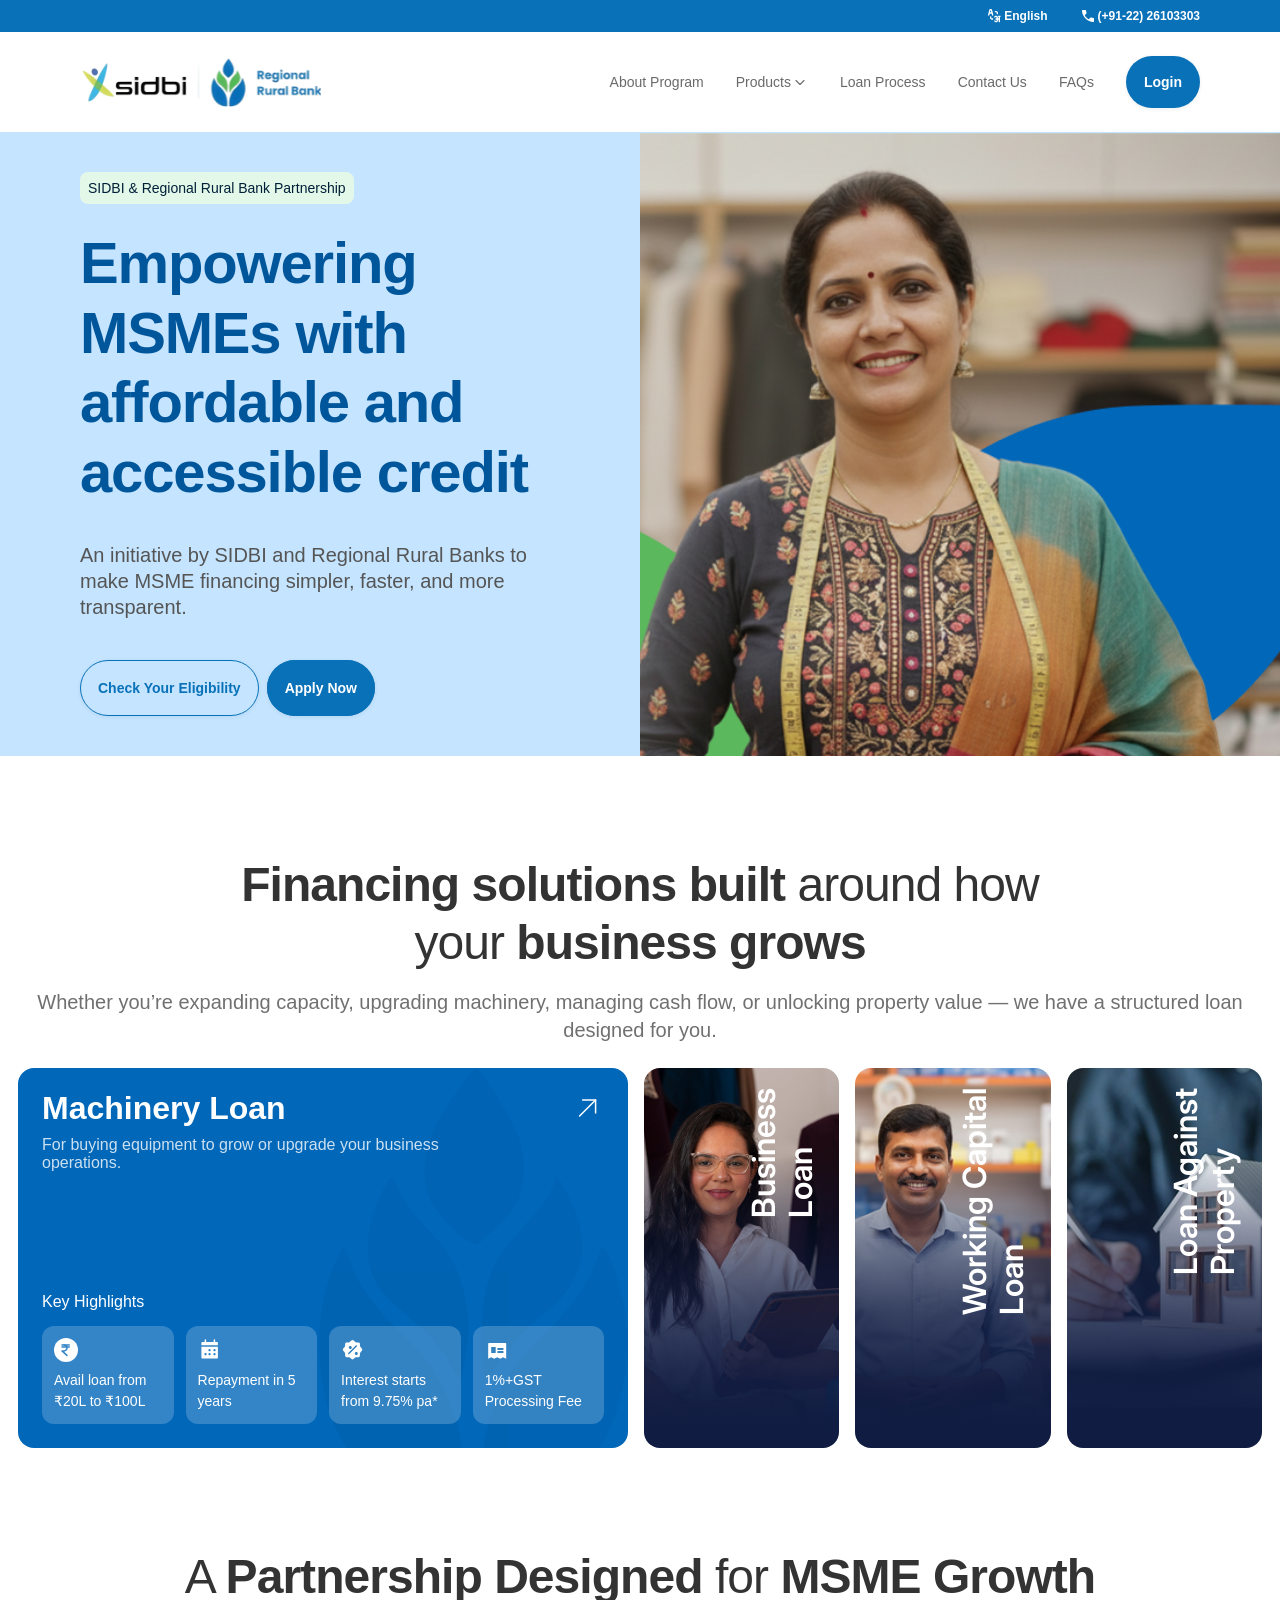
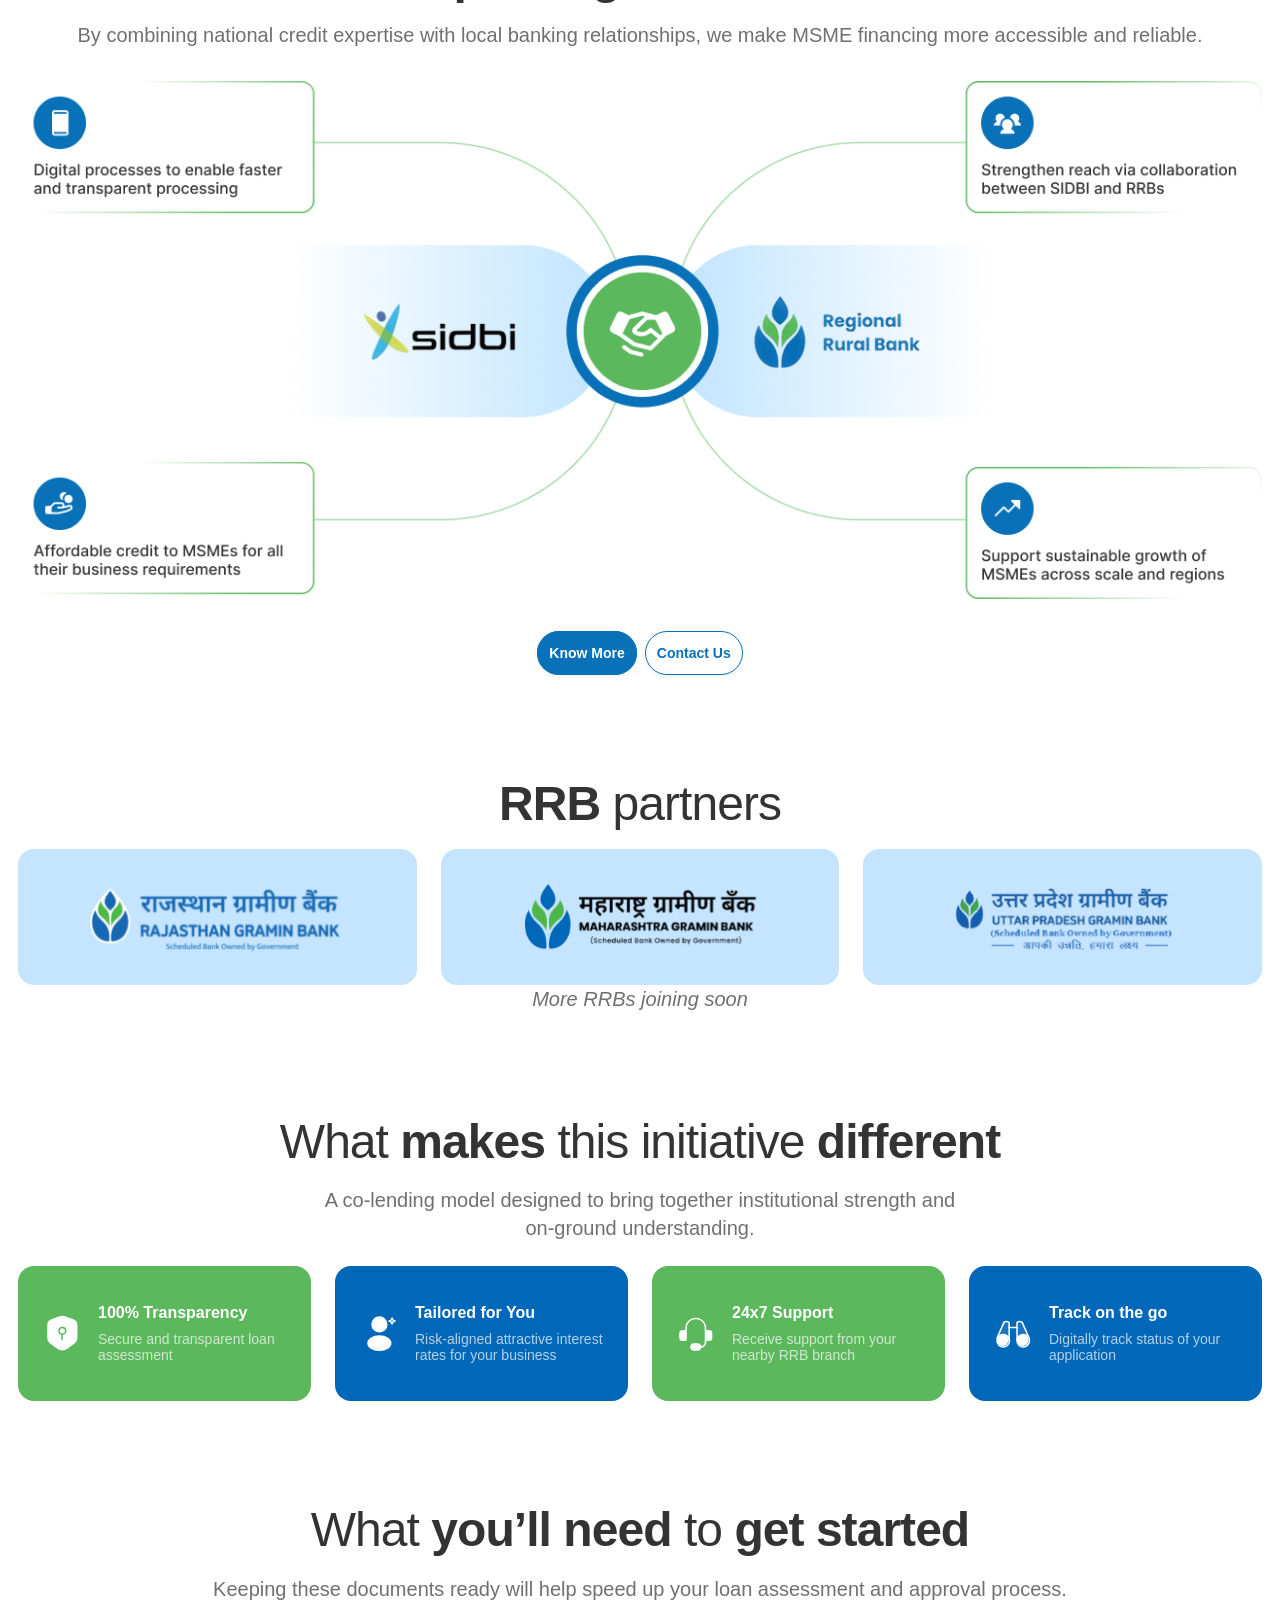
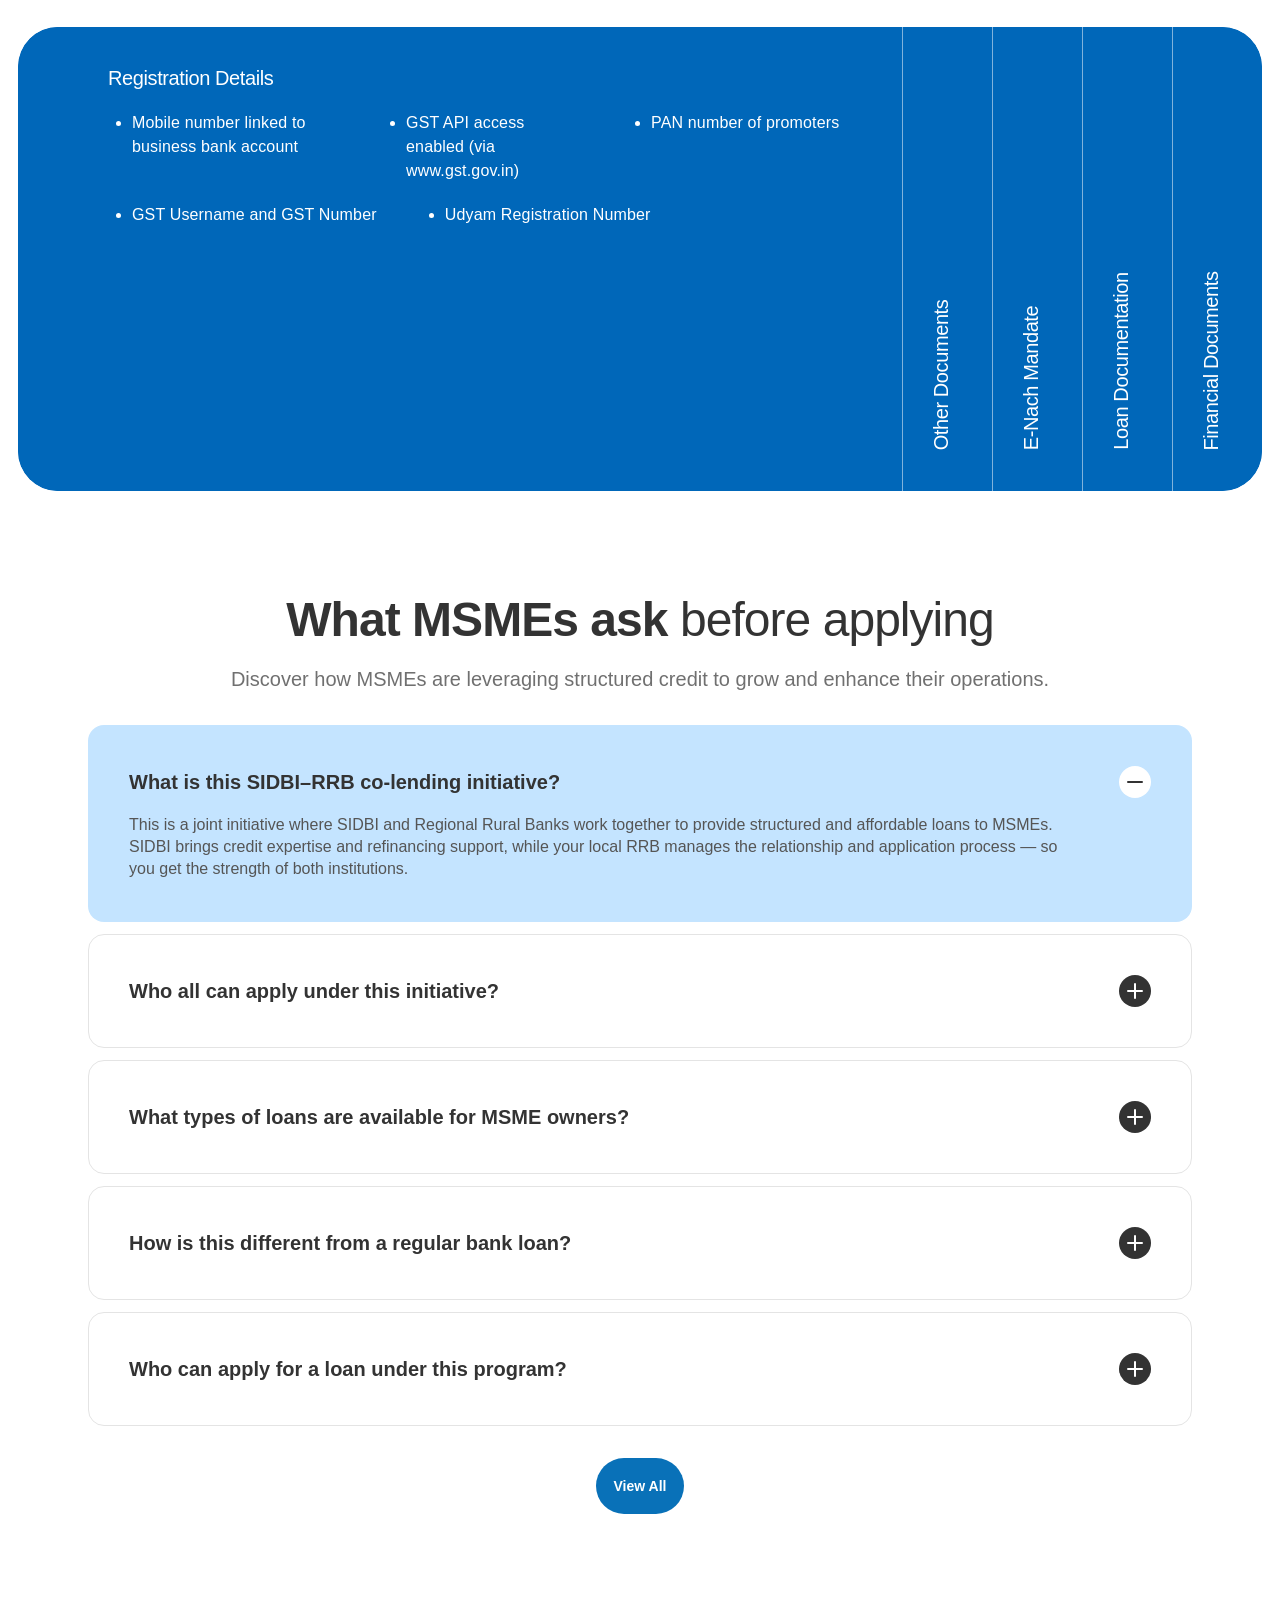
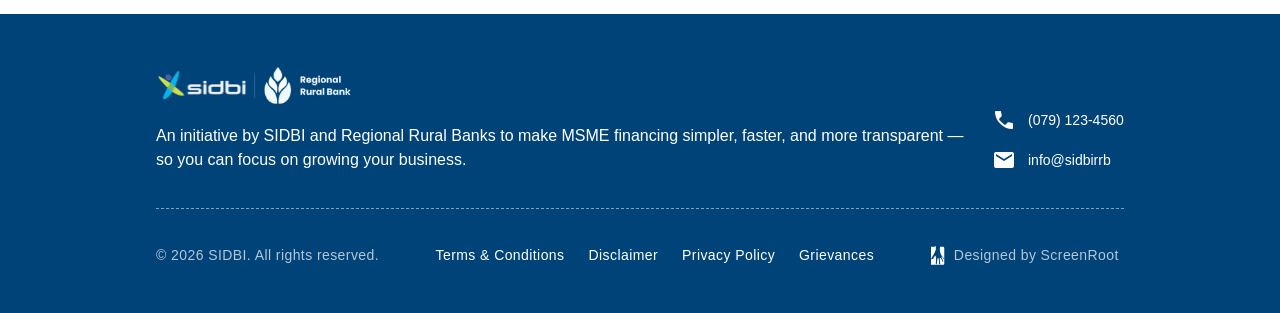
==== index.html @ fb18cc99 "Initial website files" ====
<!DOCTYPE html>
<html lang="en">

<head>
  <meta charset="UTF-8" />
  <meta name="viewport" content="width=device-width, initial-scale=1.0" />
  <title>SIDBI & RRB Partnership</title>
  <link rel="stylesheet" href="./assets/index.css" />
</head>

<body>
  <div class="bg-white min-h-screen w-full flex flex-col items-center overflow-x-hidden" data-name="1">
    <div class="bg-white overflow-clip w-full">
      <div class="bg-[#0971b8] w-full px-[80px] py-[6px] top-utility-bar">
        <div class="flex gap-[32px] items-center justify-end">
          <div class="content-stretch flex gap-[2px] items-center relative shrink-0">
            <div class="relative shrink-0 size-[16px]" data-name="uil:language">
              <img src="./assets/images/uil_language.svg" alt="language" class="w-full h-full object-cover">
            </div>
            <p
              class="font-[&#x27;Inter:Semi_Bold&#x27;,sans-serif] font-semibold leading-[20px] not-italic relative shrink-0 text-[12px] text-right text-white whitespace-nowrap">
              English</p>
          </div>
          <div class="content-stretch flex gap-[2px] items-center relative shrink-0">
            <div class="relative shrink-0 size-[16px]" data-name="material-symbols:call">
              <img src="./assets/images/call.svg" alt="call" class="w-full h-full object-cover">
            </div>
            <a href="callto:+912226103303"
              class="font-[&#x27;Inter:Semi_Bold&#x27;,sans-serif] font-semibold leading-[20px] not-italic relative shrink-0 text-[12px] text-right text-white whitespace-nowrap">
              (+91-22) 26103303</a>
          </div>
        </div>
      </div>

      <div
        class="bg-white content-stretch flex flex-col items-start overflow-clip px-[80px] py-[20px] w-full desktop-navbar">
        <div class="content-stretch flex items-center justify-between relative shrink-0 w-full">
          <a href="./index.html" aria-label="Home" class="h-[60px] relative shrink-0 w-[241.364px]" data-name="image 110">
            <div class="absolute inset-0 overflow-hidden pointer-events-none"><img alt=""
                class="absolute h-full left-[-9.25%] max-w-none top-0 w-[120.23%]"
                src="./assets/images/header-logo.svg" />
            </div>
          </a>
          <div class="content-stretch flex gap-[32px] items-center relative shrink-0">
            <div class="content-stretch flex gap-[32px] items-center opacity-70 relative shrink-0" data-name="Nav List">
              <a class="content-stretch flex gap-[6px] items-center relative shrink-0" data-name="Link" href="./about.html">
                <p
                  class="font-[&#x27;Inter:Medium&#x27;,sans-serif] font-medium leading-[22px] not-italic relative shrink-0 text-[#2b2b2b] text-[14px] text-center whitespace-nowrap">
                  About Program</p>
              </a>
              <div class="content-stretch flex gap-[2px] items-center relative shrink-0" data-name="Link">
                <p
                  class="font-[&#x27;Inter:Medium&#x27;,sans-serif] font-medium leading-[22px] not-italic relative shrink-0 text-[#2b2b2b] text-[14px] text-center whitespace-nowrap">
                  Products</p>
                <div class="relative shrink-0 size-[15px]" data-name="Line Rounded/Chevron down"><svg
                    class="absolute block size-full" fill="none" preserveAspectRatio="none" viewBox="0 0 15 15">
                    <g id="Line Rounded/Chevron down">
                      <path d="M11 5.5L7 9.5L3 5.5" id="Chevron down" stroke="var(--stroke-0, #2B2B2B)"
                        stroke-linecap="round" stroke-linejoin="round" stroke-width="1.125"></path>
                    </g>
                  </svg></div>
              </div>
              <div class="content-stretch flex gap-[6px] items-center relative shrink-0" data-name="Link">
                <p
                  class="font-[&#x27;Inter:Medium&#x27;,sans-serif] font-medium leading-[22px] not-italic relative shrink-0 text-[#2b2b2b] text-[14px] text-center whitespace-nowrap">
                  Loan Process</p>
              </div>
              <a class="content-stretch flex gap-[6px] items-center relative shrink-0" data-name="Link" href="./contact.html">
                <p
                  class="font-[&#x27;Inter:Medium&#x27;,sans-serif] font-medium leading-[22px] not-italic relative shrink-0 text-[#2b2b2b] text-[14px] text-center whitespace-nowrap">
                  Contact Us</p>
              </a>
              <a class="content-stretch flex gap-[6px] items-center relative shrink-0" data-name="Link" href="./faq.html">
                <p
                  class="font-[&#x27;Inter:Medium&#x27;,sans-serif] font-medium leading-[22px] not-italic relative shrink-0 text-[#2b2b2b] text-[14px] text-center whitespace-nowrap">
                  FAQs</p>
              </a>
            </div>
            <div
              class="bg-[#0971b8] content-stretch flex gap-[3px] items-center justify-center px-[18px] py-[16px] relative rounded-[100px] shadow-[0px_1px_4px_0px_rgba(25,33,61,0.08)] shrink-0"
              data-name="Primary Button">
              <p
                class="font-[&#x27;Inter:Semi_Bold&#x27;,sans-serif] font-semibold leading-[20px] not-italic relative shrink-0 text-[14px] text-center text-white whitespace-nowrap">
                Login</p>
            </div>
          </div>
        </div>
      </div>

      <div class="bg-white w-full mobile-navbar">
        <div class="mobile-navbar-inner">
          <button class="mobile-menu-btn" id="mobileMenuBtn" type="button" aria-label="Open navigation menu">
            <img src="./assets/images/list-bar.svg" alt="" aria-hidden="true">
          </button>
          <div class="mobile-brand">
            <a href="./index.html" aria-label="Home">
              <img src="./assets/images/header-logo.svg" alt="SIDBI and Regional Rural Bank">
            </a>
          </div>
          <button class="mobile-login-btn" type="button">Login</button>
        </div>
      </div>

      <div class="mobile-drawer-overlay" id="mobileDrawerOverlay"></div>
      <aside class="mobile-drawer" id="mobileDrawer" aria-hidden="true">
        <div class="mobile-drawer-header">
          <p>Menu</p>
          <button class="mobile-drawer-close" id="mobileDrawerClose" type="button"
            aria-label="Close navigation menu">x</button>
        </div>
        <nav class="mobile-drawer-nav">
          <a href="./about.html">About Program</a>
          <a href="#">Products</a>
          <a href="#">Loan Process</a>
          <a href="./contact.html">Contact Us</a>
          <a href="./faq.html">FAQs</a>
        </nav>
      </aside>

      <div class="w-full">
        <div class="bg-[#c4e4ff] content-stretch flex items-end overflow-hidden w-full min-h-[538px] hero-split">
          <div class="content-stretch flex flex-col gap-[40px] items-start px-[80px] py-[40px] min-w-0 w-1/2 hero-copy">
            <div class="content-stretch flex flex-col gap-[24px] items-start relative shrink-0 w-full">
              <div
                class="bg-[#e3f8e8] content-stretch flex flex-col items-center justify-center p-[8px] relative rounded-[8px] shrink-0">
                <div class="content-stretch flex items-center relative shrink-0">
                  <p
                    class="font-[&#x27;Inter:Medium&#x27;,sans-serif] font-medium leading-[normal] not-italic relative shrink-0 text-[#002039] text-[14px] whitespace-nowrap">
                    SIDBI &amp; Regional Rural Bank Partnership</p>
                </div>
              </div>
              <div class="content-stretch flex flex-col gap-[36px] items-start not-italic relative shrink-0 w-full">
                <p
                  class="hero-title font-[&#x27;Inter:Semi_Bold&#x27;,sans-serif] font-semibold leading-[1.2] relative shrink-0 text-[#00569b] text-[58px] tracking-[-1.16px] w-full">
                  Empowering MSMEs with affordable and accessible credit</p>
                <p
                  class="hero-subtitle font-[&#x27;Inter:Regular&#x27;,sans-serif] font-normal leading-[1.3] min-w-full relative shrink-0 text-[#555] text-[20px] w-[min-content]">
                  An initiative by SIDBI and Regional Rural Banks to make MSME financing simpler, faster, and more
                  transparent.</p>
              </div>
            </div>
            <div class="content-stretch flex gap-[8px] items-start justify-start relative shrink-0 hero-actions"
              data-name="Button Row">
              <div
                class="content-stretch flex gap-[3px] items-center justify-center p-[18px] relative rounded-[100px] shrink-0"
                data-name="Primary Button">
                <div aria-hidden="true"
                  class="absolute border border-[#0971b8] border-solid inset-0 pointer-events-none rounded-[100px] shadow-[0px_1px_4px_0px_rgba(25,33,61,0.08)]">
                </div>
                <p
                  class="font-[&#x27;Inter:Semi_Bold&#x27;,sans-serif] font-semibold leading-[20px] not-italic relative shrink-0 text-[#0971b8] text-[14px] text-center whitespace-nowrap">
                  Check Your Eligibility</p>
              </div>
              <div
                class="bg-[#0971b8] content-stretch flex gap-[3px] items-center justify-center p-[18px] relative rounded-[100px] shrink-0"
                data-name="Primary Button">
                <div aria-hidden="true"
                  class="absolute border border-[#0971b8] border-solid inset-0 pointer-events-none rounded-[100px] shadow-[0px_1px_4px_0px_rgba(25,33,61,0.08)]">
                </div>
                <p
                  class="font-[&#x27;Inter:Semi_Bold&#x27;,sans-serif] font-semibold leading-[20px] not-italic relative shrink-0 text-[14px] text-center text-white whitespace-nowrap">
                  Apply Now</p>
              </div>
            </div>
          </div>

          <div class="relative min-w-0 w-1/2 hero-media" data-name="image 146">
            <div class="absolute inset-0 overflow-hidden pointer-events-none">
              <img alt="" class="absolute inset-0 h-full w-full object-cover object-center hero-image"
                src="./assets/images/hero-banner.png" />
            </div>
          </div>
        </div>
      </div>
    </div>
    <div class="w-full mt-[100px]">
      <div class="w-full max-w-[1440px] px-[18px] mx-auto flex flex-col gap-[24px]">
        <div class="flex flex-col gap-[16px] items-center text-center not-italic">
          <p
            class="font-[&#x27;Inter:Semi_Bold&#x27;,sans-serif] font-semibold leading-[1.2] text-[#333] text-[48px] tracking-[-0.96px] max-w-[1066px]">
            <span class="font-[&#x27;Inter:Bold&#x27;,sans-serif] font-bold">Financing solutions built</span>
            <span class="font-[&#x27;Inter:Regular&#x27;,sans-serif] font-normal"> around how <br /> your </span>
            <span class="font-[&#x27;Inter:Bold&#x27;,sans-serif] font-bold">business grows</span>
          </p>
          <p
            class="font-[&#x27;Inter:Medium&#x27;,sans-serif] font-medium leading-[1.4] text-[#707070] text-[20px] max-w-[1066px]">
            Whether you’re expanding capacity, upgrading machinery, managing cash flow, or unlocking property value —
            we have a structured loan designed for you.
          </p>
        </div>

        <div class="loan-products-grid">
          <article class="loan-main-card">
            <div class="loan-main-card-bg" aria-hidden="true"></div>
            <p class="loan-main-collapsed-label">Machinery <br />Loan</p>
            <div class="loan-main-card-content">
              <div class="flex items-start justify-between gap-[16px]">
                <div>
                  <p
                    class="loan-main-title font-[&#x27;Inter:Semi_Bold&#x27;,sans-serif] font-semibold leading-none text-[48px] text-white">
                    Machinery Loan</p>
                  <p
                    class="loan-main-subtitle font-[&#x27;Inter:Regular&#x27;,sans-serif] font-normal leading-[normal] text-[36px] text-white opacity-80 mt-[12px] max-w-[620px]">
                    For buying equipment to grow or upgrade your business operations.
                  </p>
                </div>
                <img src="./assets/images/right-arrow.svg" alt="Arrow Up Right" class="size-[32px] shrink-0 mt-[8px]">
              </div>

              <div class="mt-[40px]">
                <p
                  class="loan-main-key-title font-[&#x27;Inter:Regular&#x27;,sans-serif] font-normal text-[32px] text-white">
                  Key Highlights</p>
                <div class="loan-main-highlights mt-[12px]">
                  <div class="loan-highlight-item">
                    <img src="./assets/images/loan-1.svg" alt="Money Icon" class="size-[24px]">
                    <p class="font-[&#x27;Inter:Medium&#x27;,sans-serif] font-medium text-[14px] text-white">Avail loan
                      from ₹20L to ₹100L</p>
                  </div>
                  <div class="loan-highlight-item">
                    <img src="./assets/images/loan-2.svg" alt="Calendar Dots" class="size-[24px]">
                    <p class="font-[&#x27;Inter:Medium&#x27;,sans-serif] font-medium text-[14px] text-white">Repayment
                      in 5 years</p>
                  </div>
                  <div class="loan-highlight-item">
                    <img src="./assets/images/loan-3.svg" alt="Seal Percent" class="size-[24px]">
                    <p class="font-[&#x27;Inter:Medium&#x27;,sans-serif] font-medium text-[14px] text-white">Interest
                      starts from 9.75% pa*</p>
                  </div>
                  <div class="loan-highlight-item">
                    <img src="./assets/images/loan-4.svg" alt="Newspaper Clipping" class="size-[24px]">
                    <p class="font-[&#x27;Inter:Medium&#x27;,sans-serif] font-medium text-[14px] text-white">1%+GST
                      Processing Fee</p>
                  </div>
                </div>
              </div>
            </div>
          </article>

          <article class="loan-side-card-new"
            style="background-image:linear-gradient(to bottom, rgba(16,28,66,0) 23.511%, #101c42 99.765%), url('./assets/images/business-loan.png');">
            <p>Business <br>Loan</p>
          </article>

          <article class="loan-side-card-new"
            style="background-image:linear-gradient(to bottom, rgba(16,28,66,0) 23.511%, #101c42 99.765%), url('./assets/images/working-loan.png');">
            <p>Working Capital <br>Loan</p>
          </article>

          <article class="loan-side-card-new"
            style="background-image:linear-gradient(to bottom, rgba(16,28,66,0) 23.511%, #101c42 99.765%), url('./assets/images/property-loan.png');">
            <p>Loan Against <br>Property</p>
          </article>
        </div>
      </div>
    </div>
    <div class="w-full mt-[100px]">
      <div class="w-full max-w-[1440px] px-[18px] mx-auto flex flex-col gap-[32px] items-center">
        <div class="flex flex-col gap-[16px] items-center text-center not-italic w-full">
          <p
            class="font-[&#x27;Inter:Semi_Bold&#x27;,sans-serif] font-semibold leading-[1.2] text-[#333] text-[48px] tracking-[-0.96px] max-w-[1066px]">
            <span class="font-[&#x27;Inter:Regular&#x27;,sans-serif] font-normal">A </span>
            <span class="font-[&#x27;Inter:Bold&#x27;,sans-serif] font-bold">Partnership Designed</span>
            <span class="font-[&#x27;Inter:Regular&#x27;,sans-serif] font-normal"> for </span>
            <span class="font-[&#x27;Inter:Bold&#x27;,sans-serif] font-bold">MSME Growth</span>
          </p>
          <p
            class="font-[&#x27;Inter:Medium&#x27;,sans-serif] font-medium leading-[1.4] text-[#707070] text-[20px] max-w-[1066px]">
            By combining national credit expertise with local banking relationships, we make MSME financing more
            accessible and reliable.
          </p>
        </div>
        <img src="./assets/images/partnership-sec.png" alt="MSME Growth" class="w-full h-full object-cover">
        <!-- add button -->
        <div class="flex items-center justify-center gap-[8px] w-full">
          <div
            class="bg-[#0971b8] flex gap-[3px] items-center justify-center p-[12px] relative rounded-[100px] shrink-0">
            <div aria-hidden="true"
              class="absolute border border-[#0971b8] border-solid inset-0 pointer-events-none rounded-[100px] shadow-[0px_1px_4px_0px_rgba(25,33,61,0.08)]">
            </div>
            <p
              class="font-[&#x27;Inter:Semi_Bold&#x27;,sans-serif] font-semibold leading-[20px] not-italic relative shrink-0 text-[14px] text-center text-white whitespace-nowrap">
              Know More</p>
          </div>
          <div class="flex gap-[3px] items-center justify-center p-[12px] relative rounded-[100px] shrink-0">
            <div aria-hidden="true"
              class="absolute border border-[#0971b8] border-solid inset-0 pointer-events-none rounded-[100px] shadow-[0px_1px_4px_0px_rgba(25,33,61,0.08)]">
            </div>
            <p
              class="font-[&#x27;Inter:Semi_Bold&#x27;,sans-serif] font-semibold leading-[20px] not-italic relative shrink-0 text-[#0971b8] text-[14px] text-center whitespace-nowrap">
              Contact Us</p>
          </div>
        </div>
      </div>
    </div>
    <div class="w-full mt-[100px]">
      <div class="w-full max-w-[1440px] px-[18px] mx-auto">
        <div class="flex flex-col gap-[16px] items-center">
          <p
            class="font-[&#x27;Inter:Semi_Bold&#x27;,sans-serif] font-semibold leading-[1.2] text-[#333] text-[48px] tracking-[-0.96px] max-w-[1066px] text-center">
            <span class="font-[&#x27;Inter:Bold&#x27;,sans-serif] font-bold">RRB</span>
            <span class="font-[&#x27;Inter:Regular&#x27;,sans-serif] font-normal"> partners</span>
          </p>

          <div class="w-full max-w-[1280px]">
            <div class="rrb-partners-row w-full">
              <div
                class="rrb-partner-card bg-[#c4e4ff] rounded-[16px] px-[24px] py-[32px] min-h-[135px] flex items-center justify-center flex-1 min-w-0">
                <img src="./assets/images/rajasthan-gramin-bank.svg" alt="Rajasthan Gramin Bank"
                  class="h-[71px] w-auto object-contain max-w-full">
              </div>
              <div
                class="rrb-partner-card bg-[#c4e4ff] rounded-[16px] px-[24px] py-[32px] min-h-[135px] flex items-center justify-center flex-1 min-w-0">
                <img src="./assets/images/maharashtra-gramin-bank.svg" alt="Maharashtra Gramin Bank"
                  class="h-[71px] w-auto object-contain max-w-full">
              </div>
              <div
                class="rrb-partner-card bg-[#c4e4ff] rounded-[16px] px-[24px] py-[32px] min-h-[135px] flex items-center justify-center flex-1 min-w-0">
                <img src="./assets/images/uttar-pradesh-gramin-bank.svg" alt="Uttar Pradesh Gramin Bank"
                  class="h-[71px] w-auto object-contain max-w-full mix-blend-multiply">
              </div>
            </div>
            <p
              class="font-[&#x27;Inter:Medium_Italic&#x27;,sans-serif] font-medium italic leading-[1.4] text-[#707070] text-[20px] text-center w-full">
              More RRBs joining soon
            </p>
          </div>
        </div>
      </div>
    </div>
    <div class="w-full mt-[100px]">
      <div class="w-full max-w-[1440px] px-[18px] mx-auto flex flex-col gap-[24px] items-center">
        <div class="flex flex-col gap-[16px] items-center text-center not-italic w-full">
          <p
            class="font-[&#x27;Inter:Semi_Bold&#x27;,sans-serif] font-semibold leading-[1.2] text-[#333] text-[48px] tracking-[-0.96px] max-w-[1066px]">
            <span class="font-[&#x27;Inter:Regular&#x27;,sans-serif] font-normal">What </span>
            <span class="font-[&#x27;Inter:Bold&#x27;,sans-serif] font-bold">makes</span>
            <span class="font-[&#x27;Inter:Regular&#x27;,sans-serif] font-normal"> this initiative </span>
            <span class="font-[&#x27;Inter:Bold&#x27;,sans-serif] font-bold">different</span>
          </p>
          <p
            class="font-[&#x27;Inter:Medium&#x27;,sans-serif] font-medium leading-[1.4] text-[#707070] text-[20px] max-w-[1066px]">
            A co-lending
            model designed to bring together institutional strength and <br aria-hidden="true" />on-ground
            understanding.</p>
        </div>
        <div class="initiative-grid w-full">
          <div class="initiative-card bg-[#5cb85d] rounded-[16px]">
            <img src="./assets/images/icon-1.svg" alt="Shield security" class="initiative-icon" />
            <div class="initiative-copy">
              <p class="initiative-title">100% Transparency</p>
              <p class="initiative-subtitle">Secure and transparent loan assessment</p>
            </div>
          </div>
          <div class="initiative-card bg-[#0067b9] rounded-[16px]">
            <img src="./assets/images/icon-2.svg" alt="Profile" class="initiative-icon" />
            <div class="initiative-copy">
              <p class="initiative-title">Tailored for You</p>
              <p class="initiative-subtitle">Risk-aligned attractive interest rates for your business</p>
            </div>
          </div>
          <div class="initiative-card bg-[#5cb85d] rounded-[16px]">
            <img src="./assets/images/icon-3.svg" alt="Support" class="initiative-icon" />
            <div class="initiative-copy">
              <p class="initiative-title">24x7 Support</p>
              <p class="initiative-subtitle">Receive support from your nearby RRB branch</p>
            </div>
          </div>
          <div class="initiative-card bg-[#0067b9] rounded-[16px]">
            <img src="./assets/images/icon-4.svg" alt="Binoculars" class="initiative-icon" />
            <div class="initiative-copy">
              <p class="initiative-title">Track on the go</p>
              <p class="initiative-subtitle">Digitally track status of your application</p>
            </div>
          </div>
        </div>
      </div>
      <div class="w-full mt-[100px]">
        <div class="w-full max-w-[1440px] px-[18px] mx-auto flex flex-col gap-[24px] items-center">
          <div class="flex flex-col gap-[16px] items-center text-center not-italic w-full">
            <p
            class="font-[&#x27;Inter:Semi_Bold&#x27;,sans-serif] font-semibold leading-[1.2] text-[#333] text-[48px] tracking-[-0.96px] max-w-[1066px]">
            <span class="font-[&#x27;Inter:Regular&#x27;,sans-serif] font-normal"> What </span>
            <span class="font-[&#x27;Inter:Bold&#x27;,sans-serif] font-bold"> you’ll need</span>
            <span class="font-[&#x27;Inter:Regular&#x27;,sans-serif] font-normal"> to </span>
            <span class="font-[&#x27;Inter:Bold&#x27;,sans-serif] font-bold">get started</span>
          </p>
           
            <p
              class="font-[&#x27;Inter:Medium&#x27;,sans-serif] font-medium leading-[1.4] text-[#707070] text-[20px] max-w-[1066px]">
              Keeping these documents ready will help speed up your loan assessment and approval process.
            </p>
          </div>
          <div class="docs-accordion-shell">
            <div class="docs-accordion-panel docs-accordion-panel--active" data-doc-key="registration">
              <div class="docs-accordion-active-icon-wrap">
                <div class="size-[32px]">
                  <img src="./assets/images/minus-icon.svg" alt="Collapse Registration Details" class="w-full h-full object-cover">
                </div>
              </div>
              <div class="docs-accordion-content" id="docsAccordionContent">
                <p class="font-[&#x27;Inter:Medium&#x27;,sans-serif] font-medium leading-[1.3] text-[20px] text-white tracking-[-0.4px] whitespace-nowrap">
                  Registration Details
                </p>
                <div class="docs-accordion-list-row font-[&#x27;Inter:Regular&#x27;,sans-serif] font-normal text-[16px] text-white tracking-[0.16px]">
                  <ul class="block docs-col-w-277">
                    <li class="list-disc ms-[24px]"><span class="leading-[1.35]">Mobile number linked to business bank account</span></li>
                  </ul>
                  <ul class="block docs-col-w-242">
                    <li class="list-disc ms-[24px]"><span class="leading-[1.35]">GST API access enabled (via www.gst.gov.in)</span></li>
                  </ul>
                  <ul class="block docs-col-w-302">
                    <li class="list-disc ms-[24px]"><span class="leading-[1.35]">PAN number of promoters</span></li>
                  </ul>
                </div>
                <div class="docs-accordion-list-row docs-accordion-list-row--compact font-[&#x27;Inter:Regular&#x27;,sans-serif] font-normal text-[16px] text-white tracking-[0.16px]">
                  <ul class="block">
                    <li class="list-disc ms-[24px]"><span class="leading-[1.35]">GST Username and GST Number</span></li>
                  </ul>
                  <ul class="block">
                    <li class="list-disc ms-[24px]"><span class="leading-[1.35]">Udyam Registration Number</span></li>
                  </ul>
                </div>
                <ul class="block docs-accordion-spacer font-[&#x27;Inter:Regular&#x27;,sans-serif] font-normal text-[16px] text-white tracking-[0.16px]">
                  <li class="list-disc ms-[24px]"><span class="leading-[1.35]">Udyam Registration Number</span></li>
                </ul>
              </div>
              <img src="./assets/images/leaf-node.svg" alt="Decorative background" class="docs-accordion-leaf">
            </div>

            <div class="docs-accordion-rail" data-doc-key="other-docs" style="right:270px;">
              <div class="docs-accordion-divider"></div>
              <div class="docs-accordion-rail-inner" style="gap:198px;">
                <div class="size-[32px]"><img src="./assets/images/plus-icon.svg" alt="Expand Other Documents" class="docs-accordion-rail-icon w-full h-full object-cover"></div>
                <div class="docs-accordion-rail-label-wrap" style="height:160px;">
                  <p class="docs-accordion-rail-label">Other Documents</p>
                </div>
              </div>
            </div>

            <div class="docs-accordion-rail" data-doc-key="e-nach" style="right:180px;">
              <div class="docs-accordion-divider"></div>
              <div class="docs-accordion-rail-inner" style="gap:205px;">
                <div class="size-[32px]"><img src="./assets/images/plus-icon.svg" alt="Expand E-Nach Mandate" class="docs-accordion-rail-icon w-full h-full object-cover"></div>
                <div class="docs-accordion-rail-label-wrap" style="height:153px;">
                  <p class="docs-accordion-rail-label">E-Nach Mandate</p>
                </div>
              </div>
            </div>

            <div class="docs-accordion-rail" data-doc-key="loan-docs" style="right:90px;">
              <div class="docs-accordion-divider"></div>
              <div class="docs-accordion-rail-inner" style="gap:170px;">
                <div class="size-[32px]"><img src="./assets/images/plus-icon.svg" alt="Expand Loan Documentation" class="docs-accordion-rail-icon w-full h-full object-cover"></div>
                <div class="docs-accordion-rail-label-wrap" style="height:188px;">
                  <p class="docs-accordion-rail-label">Loan Documentation</p>
                </div>
              </div>
            </div>

            <div class="docs-accordion-rail" data-doc-key="financial-docs" style="right:0px;">
              <div class="docs-accordion-divider"></div>
              <div class="docs-accordion-rail-inner" style="gap:170px;">
                <div class="size-[32px]"><img src="./assets/images/plus-icon.svg" alt="Expand Financial Documents" class="docs-accordion-rail-icon w-full h-full object-cover"></div>
                <div class="docs-accordion-rail-label-wrap" style="height:188px;">
                  <p class="docs-accordion-rail-label">Financial Documents</p>
                </div>
              </div>
            </div>
          </div>
        </div>
        <div class="w-full mt-[100px]">
          <div class="faq-section w-full max-w-[1140px] px-[18px] mx-auto">
            <div class="faq-heading">
              <p class="font-[&#x27;Inter:Semi_Bold&#x27;,sans-serif] font-semibold leading-[1.2] text-[#333] text-[48px] tracking-[-0.96px] max-w-[1066px]">
                <span class="font-[&#x27;Inter:Bold&#x27;,sans-serif] font-bold">What MSMEs ask</span>
                <span class="font-[&#x27;Inter:Regular&#x27;,sans-serif] font-normal"> before applying</span>
              </p>
              <p class="font-[&#x27;Inter:Medium&#x27;,sans-serif] font-medium leading-[1.4] text-[#707070] text-[20px]">
                Discover how MSMEs are leveraging structured credit to grow and enhance their operations.
              </p>
            </div>

            <div class="faq-list">
              <article class="faq-item faq-item--active" data-faq-key="what-is-initiative">
                <div class="faq-item-body">
                  <div class="faq-item-head">
                    <p class="faq-item-title">What is this SIDBI–RRB co-lending initiative?</p>
                    <img src="./assets/images/minus-icon-black.svg" alt="Collapse" class="size-[32px]">
                  </div>
                  <div class="faq-item-answer">
                    <p class="faq-item-copy">
                      This is a joint initiative where SIDBI and Regional Rural Banks work together to provide
                      structured and affordable loans to MSMEs. SIDBI brings credit expertise and refinancing support,
                      while your local RRB manages the relationship and application process — so you get the strength of
                      both institutions.
                    </p>
                  </div>
                </div>
              </article>

              <article class="faq-item" data-faq-key="who-can-apply-initiative">
                <div class="faq-item-body">
                  <div class="faq-item-head">
                    <p class="faq-item-title">Who all can apply under this initiative?</p>
                    <img src="./assets/images/plus-icon-black.svg" alt="Expand" class="size-[32px]">
                  </div>
                </div>
              </article>

              <article class="faq-item" data-faq-key="loan-types">
                <div class="faq-item-body">
                  <div class="faq-item-head">
                    <p class="faq-item-title">What types of loans are available for MSME owners?</p>
                    <img src="./assets/images/plus-icon-black.svg" alt="Expand" class="size-[32px]">
                  </div>
                </div>
              </article>

              <article class="faq-item" data-faq-key="difference-regular-loan">
                <div class="faq-item-body">
                  <div class="faq-item-head">
                    <p class="faq-item-title">How is this different from a regular bank loan?</p>
                    <img src="./assets/images/plus-icon-black.svg" alt="Expand" class="size-[32px]">
                  </div>
                </div>
              </article>

              <article class="faq-item" data-faq-key="who-can-apply-program">
                <div class="faq-item-body">
                  <div class="faq-item-head">
                    <p class="faq-item-title">Who can apply for a loan under this program?</p>
                    <img src="./assets/images/plus-icon-black.svg" alt="Expand" class="size-[32px]">
                  </div>
                </div>
              </article>
            </div>

            <div class="bg-[#0971b8] flex items-center justify-center p-[18px] rounded-[85.36px]">
              <a href="./faq.html" class="font-[&#x27;Inter:Semi_Bold&#x27;,sans-serif] font-semibold leading-[20px] text-[14px] text-center text-white whitespace-nowrap">
                View All
              </a>
            </div>
          </div>
        </div>
        <footer class=" mt-[100px] site-footer">
          <div class="site-footer-inner">
            <div class="site-footer-top">
              <div class="site-footer-brand">
                <img src="./assets/images/footer-logo.svg" alt="logo" class="site-footer-logo">
                <p class="site-footer-description">
                  An initiative by SIDBI and Regional Rural Banks to make MSME financing simpler, faster, and more
                  transparent — so you can focus on growing your business.
                </p>
              </div>
              <div class="site-footer-contact">
                <div class="site-footer-contact-item">
                  <img src="./assets/images/call.svg" alt="call" class="size-[24px]">
                  <a href="callto:+91791234560" class="site-footer-contact-text">(079) 123-4560</a>
                </div>
                <div class="site-footer-contact-item">
                  <img src="./assets/images/mail.svg" alt="email" class="size-[24px]">
                  <a href="mailto:info@sidbirrb" class="site-footer-contact-text">info@sidbirrb</a>
                </div>
              </div>
            </div>

            <div class="site-footer-divider" aria-hidden="true"></div>

            <div class="site-footer-bottom">
              <p class="site-footer-meta">© 2026 SIDBI. All rights reserved.</p>
              <div class="site-footer-links">
                <p>Terms &amp; Conditions</p>
                <p>Disclaimer</p>
                <p>Privacy Policy</p>
                <p>Grievances</p>
              </div>
              <div class="site-footer-credit">
                <div class="h-[18.827px] w-[14.252px]">
                  <img src="./assets/images/sr.svg" alt="sr" class="w-full h-full object-cover">
                </div>
                <p class="site-footer-meta">Designed by ScreenRoot</p>
              </div>
            </div>
          </div>
        </footer>
      </div>
    </div>
    <script>
      (function () {
        var menuBtn = document.getElementById("mobileMenuBtn");
        var closeBtn = document.getElementById("mobileDrawerClose");
        var overlay = document.getElementById("mobileDrawerOverlay");
        var drawer = document.getElementById("mobileDrawer");

        if (!menuBtn || !closeBtn || !overlay || !drawer) return;

        function openDrawer() {
          document.body.classList.add("drawer-open");
          drawer.setAttribute("aria-hidden", "false");
        }

        function closeDrawer() {
          document.body.classList.remove("drawer-open");
          drawer.setAttribute("aria-hidden", "true");
        }

        menuBtn.addEventListener("click", openDrawer);
        closeBtn.addEventListener("click", closeDrawer);
        overlay.addEventListener("click", closeDrawer);
      })();
    </script>
    <script>
      (function () {
        var grid = document.querySelector(".loan-products-grid");
        if (!grid) return;

        var mainCard = grid.querySelector(".loan-main-card");
        var sideCards = Array.prototype.slice.call(grid.querySelectorAll(".loan-side-card-new"));
        var mainContent = mainCard ? mainCard.querySelector(".loan-main-card-content") : null;

        // initialize default active column
        grid.classList.add("active-1");

        function clearSideExpansions() {
          sideCards.forEach(function (card) {
            card.classList.remove("side-expanded");
            // remove any cloned content and bg overlay we added
            var clone = card.querySelector(".loan-main-card-content--clone");
            if (clone) clone.remove();
            var bg = card.querySelector(".loan-main-card-bg");
            if (bg) bg.remove();
          });
        }

        function setActiveColumn(idx) {
          // idx: 1..4 -> which column is expanded
          grid.classList.remove("active-1", "active-2", "active-3", "active-4");
          grid.classList.add("active-" + idx);
        }

        function expandSide(card, sideIndex) {
          if (!mainContent || !mainCard) return;
          // collapse primary card
          mainCard.classList.add("collapsed");

          // expand hovered side
          clearSideExpansions();
          setActiveColumn(sideIndex);
          card.classList.add("side-expanded");

          // add bg overlay to match main
          var bg = document.createElement("div");
          bg.className = "loan-main-card-bg";
          card.appendChild(bg);

          // clone content into side
          var clone = mainContent.cloneNode(true);
          clone.classList.add("loan-main-card-content--clone");

          // Update only the title to match hovered card title
          var titleNode = clone.querySelector(".loan-main-title");
          var hoveredTitleNode = card.querySelector("p");
          if (titleNode && hoveredTitleNode) {
            titleNode.textContent = hoveredTitleNode.textContent.replace(/\s+/g, " ").trim();
          }

          card.appendChild(clone);
        }

        function resetAll() {
          // restore main as active
          setActiveColumn(1);
          clearSideExpansions();
          if (mainCard) mainCard.classList.remove("collapsed");
        }

        // Hover/Focus interactions
        sideCards.forEach(function (card, i) {
          var sideIdx = i + 2; // columns 2..4
          card.addEventListener("mouseenter", function () {
            expandSide(card, sideIdx);
          });
          // keyboard accessibility
          card.setAttribute("tabindex", "0");
          card.addEventListener("focus", function () {
            expandSide(card, sideIdx);
          });
        });

        // Re-open first card immediately when user hovers back to it
        if (mainCard) {
          mainCard.addEventListener("mouseenter", resetAll);
          mainCard.setAttribute("tabindex", "0");
          mainCard.addEventListener("focus", resetAll);
        }

        // leaving the grid resets back to the first (main) card
        grid.addEventListener("mouseleave", resetAll);
        // escape key resets
        document.addEventListener("keydown", function (e) {
          if (e.key === "Escape") resetAll();
        });
      })();

      (function () {
        var shell = document.querySelector(".docs-accordion-shell");
        if (!shell) return;

        var items = Array.prototype.slice.call(shell.querySelectorAll(".docs-accordion-panel, .docs-accordion-rail"));
        if (items.length !== 5) return;

        var plusIcon = "./assets/images/plus-icon.svg";
        var minusIcon = "./assets/images/minus-icon.svg";
        var leafIcon = "./assets/images/leaf-node.svg";
        var collapsedWidth = 90;
        var activeIndex = 0;

        var docsByKey = {
          "registration": {
            title: "Registration Details",
            gap: 170,
            height: 188,
            row1: [
              "Mobile number linked to business bank account",
              "GST API access enabled (via www.gst.gov.in)",
              "PAN number of promoters"
            ],
            row2: [
              "GST Username and GST Number",
              "Udyam Registration Number"
            ]
          },
          "other-docs": {
            title: "Other Documents",
            gap: 198,
            height: 160,
            row1: [
              "KYC documents of promoters/directors",
              "Address proof of business premises",
              "Constitution documents (Partnership Deed/MOA/AOA)"
            ],
            row2: [
              "Business vintage proof (if applicable)",
              "Any additional RRB-specific document"
            ]
          },
          "e-nach": {
            title: "E-Nach Mandate",
            gap: 205,
            height: 153,
            row1: [
              "Authorized signatory details",
              "Bank account details for mandate",
              "Linked mobile number and email"
            ],
            row2: [
              "Consent and mandate registration details",
              "Verification through OTP-based flow"
            ]
          },
          "loan-docs": {
            title: "Loan Documentation",
            gap: 170,
            height: 188,
            row1: [
              "Signed loan application form",
              "Sanction terms acceptance",
              "Purpose-wise supporting documents"
            ],
            row2: [
              "Security/collateral details (if required)",
              "Undertakings and declarations"
            ]
          },
          "financial-docs": {
            title: "Financial Documents",
            gap: 170,
            height: 188,
            row1: [
              "Recent GST returns",
              "Bank statement for assessment period",
              "Basic financial statements/details"
            ],
            row2: [
              "Existing loan obligations details",
              "Any additional financial clarification"
            ]
          }
        };

        function buildList(itemsList) {
          return itemsList.map(function (item) {
            return '<li class="list-disc ms-[24px]"><span class="leading-[1.35]">' + item + "</span></li>";
          }).join("");
        }

        function renderExpandedMarkup(data) {
          return ''
            + '<div class="docs-accordion-active-icon-wrap"><div class="size-[32px]"><img src="' + minusIcon + '" alt="Collapse ' + data.title + '" class="w-full h-full object-cover"></div></div>'
            + '<div class="docs-accordion-content">'
            + '<p class="font-[&#x27;Inter:Medium&#x27;,sans-serif] font-medium leading-[1.3] text-[20px] text-white tracking-[-0.4px] whitespace-nowrap">' + data.title + '</p>'
            + '<div class="docs-accordion-list-row font-[&#x27;Inter:Regular&#x27;,sans-serif] font-normal text-[16px] text-white tracking-[0.16px]">'
            + '<ul class="block docs-col-w-277">' + buildList([data.row1[0]]) + '</ul>'
            + '<ul class="block docs-col-w-242">' + buildList([data.row1[1]]) + '</ul>'
            + '<ul class="block docs-col-w-302">' + buildList([data.row1[2]]) + '</ul>'
            + '</div>'
            + '<div class="docs-accordion-list-row docs-accordion-list-row--compact font-[&#x27;Inter:Regular&#x27;,sans-serif] font-normal text-[16px] text-white tracking-[0.16px]">'
            + '<ul class="block">' + buildList([data.row2[0]]) + '</ul>'
            + '<ul class="block">' + buildList([data.row2[1]]) + '</ul>'
            + '</div>'
            + '<ul class="block docs-accordion-spacer font-[&#x27;Inter:Regular&#x27;,sans-serif] font-normal text-[16px] text-white tracking-[0.16px]">' + buildList([data.row2[1]]) + '</ul>'
            + '</div>'
            + '<img src="' + leafIcon + '" alt="Decorative background" class="docs-accordion-leaf">';
        }

        function renderCollapsedMarkup(data) {
          return ''
            + '<div class="docs-accordion-divider"></div>'
            + '<div class="docs-accordion-rail-inner" style="gap:' + data.gap + 'px;">'
            + '<div class="size-[32px]"><img src="' + plusIcon + '" alt="Expand ' + data.title + '" class="w-full h-full object-cover"></div>'
            + '<div class="docs-accordion-rail-label-wrap" style="height:' + data.height + 'px;"><p class="docs-accordion-rail-label">' + data.title + '</p></div>'
            + '</div>';
        }

        function renderExpandedMarkupMobile(data) {
          return ''
            + '<div class="docs-accordion-mobile-header">'
            + '<p class="docs-accordion-mobile-title">' + data.title + '</p>'
            + '<img src="' + minusIcon + '" alt="Collapse ' + data.title + '" class="docs-accordion-mobile-icon">'
            + '</div>'
            + '<ul class="docs-accordion-mobile-list">' + buildList(data.row1) + buildList(data.row2) + '</ul>'
            + '<img src="' + leafIcon + '" alt="Decorative background" class="docs-accordion-mobile-leaf">';
        }

        function renderCollapsedMarkupMobile(data) {
          return ''
            + '<div class="docs-accordion-mobile-row">'
            + '<p class="docs-accordion-mobile-row-label">' + data.title + '</p>'
            + '<img src="' + plusIcon + '" alt="Expand ' + data.title + '" class="docs-accordion-mobile-icon">'
            + '</div>';
        }

        var originalOrder = items.slice();
        var itemByKey = {};
        items.forEach(function (item) {
          itemByKey[item.getAttribute("data-doc-key")] = item;
        });

        function applyLayout() {
          var isMobile = window.innerWidth < 768;
          if (isMobile) {
            var mobileOrder = ["registration", "financial-docs", "loan-docs", "e-nach", "other-docs"];
            shell.classList.add("docs-accordion-shell--mobile");
            shell.style.height = "auto";

            mobileOrder.forEach(function (key) {
              var mobileItem = itemByKey[key];
              var data = docsByKey[key];
              if (!mobileItem || !data) return;

              shell.appendChild(mobileItem);
              var isActive = key === items[activeIndex].getAttribute("data-doc-key");
              mobileItem.className = isActive ? "docs-accordion-panel docs-accordion-panel--mobile-active" : "docs-accordion-rail docs-accordion-rail--mobile";
              mobileItem.style.position = "relative";
              mobileItem.style.left = "auto";
              mobileItem.style.right = "auto";
              mobileItem.style.top = "auto";
              mobileItem.style.width = "100%";
              mobileItem.style.zIndex = "1";
              mobileItem.style.borderRadius = "0";
              mobileItem.style.borderLeft = "none";
              mobileItem.innerHTML = isActive ? renderExpandedMarkupMobile(data) : renderCollapsedMarkupMobile(data);
            });
            return;
          }

          shell.classList.remove("docs-accordion-shell--mobile");
          shell.style.height = "";
          originalOrder.forEach(function (item) {
            shell.appendChild(item);
          });

          var expandedWidth = shell.clientWidth - collapsedWidth * (items.length - 1);
          var left = 0;

          items.forEach(function (item, index) {
            var key = item.getAttribute("data-doc-key");
            var data = docsByKey[key];
            if (!data) return;

            item.style.right = "auto";
            item.style.position = "absolute";
            item.className = index === activeIndex ? "docs-accordion-panel docs-accordion-panel--active" : "docs-accordion-rail";
            item.style.left = left + "px";
            item.style.width = (index === activeIndex ? expandedWidth : collapsedWidth) + "px";
            item.style.zIndex = index === activeIndex ? "10" : "1";
            item.innerHTML = index === activeIndex ? renderExpandedMarkup(data) : renderCollapsedMarkup(data);
            // Fix outer rounded corners so the shell's 40px radius is preserved
            var isFirst = index === 0;
            var isLast = index === items.length - 1;
            item.style.borderTopLeftRadius = isFirst ? "40px" : "0px";
            item.style.borderBottomLeftRadius = isFirst ? "40px" : "0px";
            item.style.borderTopRightRadius = isLast ? "40px" : "0px";
            item.style.borderBottomRightRadius = isLast ? "40px" : "0px";
            // Keep a visible separator between left collapsed rails and the active panel
            item.style.borderLeft = (index === activeIndex && !isFirst) ? "1px solid rgba(255,255,255,0.5)" : "none";
            left += index === activeIndex ? expandedWidth : collapsedWidth;
          });
        }

        items.forEach(function (item, index) {
          item.setAttribute("tabindex", "0");
          item.addEventListener("click", function () {
            if (activeIndex === index) return;
            activeIndex = index;
            applyLayout();
          });
          item.addEventListener("keydown", function (e) {
            if (e.key === "Enter" || e.key === " ") {
              e.preventDefault();
              if (activeIndex === index) return;
              activeIndex = index;
              applyLayout();
            }
          });
        });

        applyLayout();
        window.addEventListener("resize", applyLayout);
      })();

      (function () {
        var faqList = document.querySelector(".faq-list");
        if (!faqList) return;

        var items = Array.prototype.slice.call(faqList.querySelectorAll(".faq-item"));
        if (!items.length) return;

        var plusIcon = "./assets/images/plus-icon-black.svg";
        var minusIcon = "./assets/images/minus-icon-black.svg";

        var answers = {
          "what-is-initiative": "This is a joint initiative where SIDBI and Regional Rural Banks work together to provide structured and affordable loans to MSMEs. SIDBI brings credit expertise and refinancing support, while your local RRB manages the relationship and application process — so you get the strength of both institutions.",
          "who-can-apply-initiative": "Eligible MSMEs that meet the participating RRB and SIDBI program criteria can apply. Typical checks include business profile, promoter details, repayment capacity, and required registrations.",
          "loan-types": "The program can cover working capital, machinery/equipment finance, business expansion needs, and select secured loan requirements based on business eligibility and lender assessment.",
          "difference-regular-loan": "This co-lending model combines SIDBI’s credit framework with your local RRB’s relationship support, improving access, process clarity, and structured underwriting for MSME borrowers.",
          "who-can-apply-program": "MSME owners operating eligible businesses, with required KYC and business documents, can apply through participating Regional Rural Bank branches under the program."
        };

        function ensureAnswerNode(item) {
          var answerNode = item.querySelector(".faq-item-answer");
          if (!answerNode) {
            answerNode = document.createElement("div");
            answerNode.className = "faq-item-answer";
            var copy = document.createElement("p");
            copy.className = "faq-item-copy";
            answerNode.appendChild(copy);
            var body = item.querySelector(".faq-item-body");
            if (body) body.appendChild(answerNode);
          }
          return answerNode;
        }

        function setItemState(item, isActive) {
          var key = item.getAttribute("data-faq-key");
          var answerText = answers[key] || "";
          var answerNode = ensureAnswerNode(item);
          var copyNode = answerNode.querySelector(".faq-item-copy");
          var iconNode = item.querySelector(".faq-item-head img");

          if (copyNode) copyNode.textContent = answerText;
          item.classList.toggle("faq-item--active", isActive);
          if (iconNode) {
            iconNode.src = isActive ? minusIcon : plusIcon;
            iconNode.alt = isActive ? "Collapse" : "Expand";
          }
        }

        items.forEach(function (item, index) {
          item.setAttribute("tabindex", "0");
          item.addEventListener("click", function () {
            items.forEach(function (itm, i) {
              setItemState(itm, i === index);
            });
          });
          item.addEventListener("keydown", function (e) {
            if (e.key === "Enter" || e.key === " ") {
              e.preventDefault();
              items.forEach(function (itm, i) {
                setItemState(itm, i === index);
              });
            }
          });
        });

        // normalize initial state
        items.forEach(function (item, index) {
          setItemState(item, index === 0);
        });
      })();
    </script>
</body>

</html>
---- assets/index.css ----
@import"https://fonts.googleapis.com/css2?family=Inter:wght@400;500;600;700;800&display=swap";

/*! tailwindcss v4.1.12 | MIT License | https://tailwindcss.com */
@layer properties {
    @supports (((-webkit-hyphens:none)) and (not (margin-trim:inline))) or ((-moz-orient:inline) and (not (color:rgb(from red r g b)))) {

        *,
        :before,
        :after,
        ::backdrop {
            --tw-translate-x: 0;
            --tw-translate-y: 0;
            --tw-translate-z: 0;
            --tw-scale-x: 1;
            --tw-scale-y: 1;
            --tw-scale-z: 1;
            --tw-rotate-x: initial;
            --tw-rotate-y: initial;
            --tw-rotate-z: initial;
            --tw-skew-x: initial;
            --tw-skew-y: initial;
            --tw-space-x-reverse: 0;
            --tw-border-style: solid;
            --tw-gradient-position: initial;
            --tw-gradient-from: #0000;
            --tw-gradient-via: #0000;
            --tw-gradient-to: #0000;
            --tw-gradient-stops: initial;
            --tw-gradient-via-stops: initial;
            --tw-gradient-from-position: 0%;
            --tw-gradient-via-position: 50%;
            --tw-gradient-to-position: 100%;
            --tw-leading: initial;
            --tw-font-weight: initial;
            --tw-tracking: initial;
            --tw-ordinal: initial;
            --tw-slashed-zero: initial;
            --tw-numeric-figure: initial;
            --tw-numeric-spacing: initial;
            --tw-numeric-fraction: initial;
            --tw-shadow: 0 0 #0000;
            --tw-shadow-color: initial;
            --tw-shadow-alpha: 100%;
            --tw-inset-shadow: 0 0 #0000;
            --tw-inset-shadow-color: initial;
            --tw-inset-shadow-alpha: 100%;
            --tw-ring-color: initial;
            --tw-ring-shadow: 0 0 #0000;
            --tw-inset-ring-color: initial;
            --tw-inset-ring-shadow: 0 0 #0000;
            --tw-ring-inset: initial;
            --tw-ring-offset-width: 0px;
            --tw-ring-offset-color: #fff;
            --tw-ring-offset-shadow: 0 0 #0000;
            --tw-outline-style: solid;
            --tw-backdrop-blur: initial;
            --tw-backdrop-brightness: initial;
            --tw-backdrop-contrast: initial;
            --tw-backdrop-grayscale: initial;
            --tw-backdrop-hue-rotate: initial;
            --tw-backdrop-invert: initial;
            --tw-backdrop-opacity: initial;
            --tw-backdrop-saturate: initial;
            --tw-backdrop-sepia: initial;
            --tw-duration: initial;
            --tw-ease: initial;
            --tw-content: "";
            --tw-animation-delay: 0s;
            --tw-animation-direction: normal;
            --tw-animation-duration: initial;
            --tw-animation-fill-mode: none;
            --tw-animation-iteration-count: 1;
            --tw-enter-blur: 0;
            --tw-enter-opacity: 1;
            --tw-enter-rotate: 0;
            --tw-enter-scale: 1;
            --tw-enter-translate-x: 0;
            --tw-enter-translate-y: 0;
            --tw-exit-blur: 0;
            --tw-exit-opacity: 1;
            --tw-exit-rotate: 0;
            --tw-exit-scale: 1;
            --tw-exit-translate-x: 0;
            --tw-exit-translate-y: 0
        }
    }
}

body {
    font-family: Inter, -apple-system, BlinkMacSystemFont, Segoe UI, Roboto, Oxygen, Ubuntu, Cantarell, Fira Sans, Droid Sans, Helvetica Neue, sans-serif
}

@layer theme {

    :root,
    :host {
        --font-sans: ui-sans-serif, system-ui, sans-serif, "Apple Color Emoji", "Segoe UI Emoji", "Segoe UI Symbol", "Noto Color Emoji";
        --font-mono: ui-monospace, SFMono-Regular, Menlo, Monaco, Consolas, "Liberation Mono", "Courier New", monospace;
        --color-gray-100: oklch(96.7% .003 264.542);
        --color-black: #000;
        --color-white: #fff;
        --spacing: .25rem;
        --container-sm: 24rem;
        --container-lg: 32rem;
        --text-xs: .75rem;
        --text-xs--line-height: calc(1/.75);
        --text-sm: .875rem;
        --text-sm--line-height: calc(1.25/.875);
        --text-base: 1rem;
        --text-base--line-height: 1.5;
        --text-lg: 1.125rem;
        --text-lg--line-height: calc(1.75/1.125);
        --text-xl: 1.25rem;
        --text-2xl: 1.5rem;
        --font-weight-light: 300;
        --font-weight-normal: 400;
        --font-weight-medium: 500;
        --font-weight-semibold: 600;
        --font-weight-bold: 700;
        --tracking-tight: -.025em;
        --tracking-widest: .1em;
        --leading-relaxed: 1.625;
        --radius-xs: .125rem;
        --ease-in-out: cubic-bezier(.4, 0, .2, 1);
        --animate-pulse: pulse 2s cubic-bezier(.4, 0, .6, 1)infinite;
        --aspect-video: 16/9;
        --default-transition-duration: .15s;
        --default-transition-timing-function: cubic-bezier(.4, 0, .2, 1);
        --default-font-family: var(--font-sans);
        --default-mono-font-family: var(--font-mono);
        --color-border: var(--border)
    }
}

@layer base {

    *,
    :after,
    :before,
    ::backdrop {
        box-sizing: border-box;
        border: 0 solid;
        margin: 0;
        padding: 0
    }

    ::file-selector-button {
        box-sizing: border-box;
        border: 0 solid;
        margin: 0;
        padding: 0
    }

    html,
    :host {
        -webkit-text-size-adjust: 100%;
        -moz-tab-size: 4;
        tab-size: 4;
        line-height: 1.5;
        font-family: var(--default-font-family, ui-sans-serif, system-ui, sans-serif, "Apple Color Emoji", "Segoe UI Emoji", "Segoe UI Symbol", "Noto Color Emoji");
        font-feature-settings: var(--default-font-feature-settings, normal);
        font-variation-settings: var(--default-font-variation-settings, normal);
        -webkit-tap-highlight-color: transparent
    }

    hr {
        height: 0;
        color: inherit;
        border-top-width: 1px
    }

    abbr:where([title]) {
        -webkit-text-decoration: underline dotted;
        text-decoration: underline dotted
    }

    h1,
    h2,
    h3,
    h4,
    h5,
    h6 {
        font-size: inherit;
        font-weight: inherit
    }

    a {
        color: inherit;
        -webkit-text-decoration: inherit;
        text-decoration: inherit
    }

    b,
    strong {
        font-weight: bolder
    }

    code,
    kbd,
    samp,
    pre {
        font-family: var(--default-mono-font-family, ui-monospace, SFMono-Regular, Menlo, Monaco, Consolas, "Liberation Mono", "Courier New", monospace);
        font-feature-settings: var(--default-mono-font-feature-settings, normal);
        font-variation-settings: var(--default-mono-font-variation-settings, normal);
        font-size: 1em
    }

    small {
        font-size: 80%
    }

    sub,
    sup {
        vertical-align: baseline;
        font-size: 75%;
        line-height: 0;
        position: relative
    }

    sub {
        bottom: -.25em
    }

    sup {
        top: -.5em
    }

    table {
        text-indent: 0;
        border-color: inherit;
        border-collapse: collapse
    }

    :-moz-focusring {
        outline: auto
    }

    progress {
        vertical-align: baseline
    }

    summary {
        display: list-item
    }

    ol,
    ul,
    menu {
        list-style: none
    }

    img,
    svg,
    video,
    canvas,
    audio,
    iframe,
    embed,
    object {
        vertical-align: middle;
        display: block
    }

    img,
    video {
        max-width: 100%;
        height: auto
    }

    button,
    input,
    select,
    optgroup,
    textarea {
        font: inherit;
        font-feature-settings: inherit;
        font-variation-settings: inherit;
        letter-spacing: inherit;
        color: inherit;
        opacity: 1;
        background-color: #0000;
        border-radius: 0
    }

    ::file-selector-button {
        font: inherit;
        font-feature-settings: inherit;
        font-variation-settings: inherit;
        letter-spacing: inherit;
        color: inherit;
        opacity: 1;
        background-color: #0000;
        border-radius: 0
    }

    :where(select:is([multiple], [size])) optgroup {
        font-weight: bolder
    }

    :where(select:is([multiple], [size])) optgroup option {
        padding-inline-start: 20px
    }

    ::file-selector-button {
        margin-inline-end: 4px
    }

    ::placeholder {
        opacity: 1
    }

    @supports (not ((-webkit-appearance:-apple-pay-button))) or (contain-intrinsic-size:1px) {
        ::placeholder {
            color: currentColor
        }

        @supports (color:color-mix(in lab, red, red)) {
            ::placeholder {
                color: color-mix(in oklab, currentcolor 50%, transparent)
            }
        }
    }

    textarea {
        resize: vertical
    }

    ::-webkit-search-decoration {
        -webkit-appearance: none
    }

    ::-webkit-date-and-time-value {
        min-height: 1lh;
        text-align: inherit
    }

    ::-webkit-datetime-edit {
        display: inline-flex
    }

    ::-webkit-datetime-edit-fields-wrapper {
        padding: 0
    }

    ::-webkit-datetime-edit {
        padding-block: 0
    }

    ::-webkit-datetime-edit-year-field {
        padding-block: 0
    }

    ::-webkit-datetime-edit-month-field {
        padding-block: 0
    }

    ::-webkit-datetime-edit-day-field {
        padding-block: 0
    }

    ::-webkit-datetime-edit-hour-field {
        padding-block: 0
    }

    ::-webkit-datetime-edit-minute-field {
        padding-block: 0
    }

    ::-webkit-datetime-edit-second-field {
        padding-block: 0
    }

    ::-webkit-datetime-edit-millisecond-field {
        padding-block: 0
    }

    ::-webkit-datetime-edit-meridiem-field {
        padding-block: 0
    }

    ::-webkit-calendar-picker-indicator {
        line-height: 1
    }

    :-moz-ui-invalid {
        box-shadow: none
    }

    button,
    input:where([type=button], [type=reset], [type=submit]) {
        -webkit-appearance: button;
        -moz-appearance: button;
        appearance: button
    }

    ::file-selector-button {
        -webkit-appearance: button;
        -moz-appearance: button;
        appearance: button
    }

    ::-webkit-inner-spin-button {
        height: auto
    }

    ::-webkit-outer-spin-button {
        height: auto
    }

    [hidden]:where(:not([hidden=until-found])) {
        display: none !important
    }

    * {
        border-color: var(--border);
        outline-color: var(--ring)
    }

    @supports (color:color-mix(in lab, red, red)) {
        * {
            outline-color: color-mix(in oklab, var(--ring)50%, transparent)
        }
    }

    body {
        background-color: var(--background);
        color: var(--foreground)
    }

    html {
        font-size: var(--font-size)
    }

    h1 {
        font-size: var(--text-2xl);
        font-weight: var(--font-weight-medium);
        line-height: 1.5
    }

    h2 {
        font-size: var(--text-xl);
        font-weight: var(--font-weight-medium);
        line-height: 1.5
    }

    h3 {
        font-size: var(--text-lg);
        font-weight: var(--font-weight-medium);
        line-height: 1.5
    }

    h4,
    label,
    button {
        font-size: var(--text-base);
        font-weight: var(--font-weight-medium);
        line-height: 1.5
    }

    input {
        font-size: var(--text-base);
        font-weight: var(--font-weight-normal);
        line-height: 1.5
    }
}

@layer components;

@layer utilities {
    .\@container\/card-header {
        container: card-header/inline-size
    }

    .pointer-events-none {
        pointer-events: none
    }

    .invisible {
        visibility: hidden
    }

    .sr-only {
        clip: rect(0, 0, 0, 0);
        white-space: nowrap;
        border-width: 0;
        width: 1px;
        height: 1px;
        margin: -1px;
        padding: 0;
        position: absolute;
        overflow: hidden
    }

    .absolute {
        position: absolute
    }

    .fixed {
        position: fixed
    }

    .relative {
        position: relative
    }

    .inset-0 {
        inset: calc(var(--spacing)*0)
    }

    .inset-\[-0\.5px_0\] {
        top: -.5px;
        right: 0;
        bottom: -.5px;
        left: 0
    }

    .inset-\[-0\.19\%_-0\.23\%_-0\.19\%_0\] {
        top: -.19%;
        right: -.23%;
        bottom: -.19%;
        left: 0
    }

    .inset-\[-0\.19\%_-0\.24\%_-0\.19\%_0\] {
        top: -.19%;
        right: -.24%;
        bottom: -.19%;
        left: 0
    }

    .inset-\[-0\.19\%_0_-0\.19\%_-0\.23\%\] {
        top: -.19%;
        right: 0;
        bottom: -.19%;
        left: -.23%
    }

    .inset-\[-1\.25\%_0_1\.25\%_0\] {
        top: -1.25%;
        right: 0;
        bottom: 1.25%;
        left: 0
    }

    .inset-\[-12\.34\%\] {
        top: -12.34%;
        right: -12.34%;
        bottom: -12.34%;
        left: -12.34%
    }

    .inset-\[0_2\.09\%_-16\.24\%_4\.3\%\] {
        top: 0;
        right: 2.09%;
        bottom: -16.24%;
        left: 4.3%
    }

    .inset-\[29\.84\%_38\.91\%_29\.83\%_39\.5\%\] {
        top: 29.84%;
        right: 38.91%;
        bottom: 29.83%;
        left: 39.5%
    }

    .inset-\[32\.58\%_40\.37\%_32\.57\%_40\.97\%\] {
        top: 32.58%;
        right: 40.37%;
        bottom: 32.57%;
        left: 40.97%
    }

    .inset-\[34\.4\%_41\.34\%_34\.38\%_41\.94\%\] {
        top: 34.4%;
        right: 41.34%;
        bottom: 34.38%;
        left: 41.94%
    }

    .inset-\[35\.63\%_45\.09\%_61\.19\%_44\.04\%\] {
        top: 35.63%;
        right: 45.09%;
        bottom: 61.19%;
        left: 44.04%
    }

    .inset-\[36\.54\%_48\.19\%_62\.09\%_47\.14\%\] {
        top: 36.54%;
        right: 48.19%;
        bottom: 62.09%;
        left: 47.14%
    }

    .inset-\[41\.33\%_45\.06\%_41\.32\%_45\.65\%\] {
        top: 41.33%;
        right: 45.06%;
        bottom: 41.32%;
        left: 45.65%
    }

    .inset-\[54\.78\%_2\.46\%_-4\.81\%_40\.26\%\] {
        top: 54.78%;
        right: 2.46%;
        bottom: -4.81%;
        left: 40.26%
    }

    .inset-\[68\.32\%_81\.88\%_-6\.47\%_-4\.71\%\] {
        top: 68.32%;
        right: 81.88%;
        bottom: -6.47%;
        left: -4.71%
    }

    .inset-x-0 {
        inset-inline: calc(var(--spacing)*0)
    }

    .inset-y-0 {
        inset-block: calc(var(--spacing)*0)
    }

    .-top-12 {
        top: calc(var(--spacing)*-12)
    }

    .top-0 {
        top: calc(var(--spacing)*0)
    }

    .top-1\.5 {
        top: calc(var(--spacing)*1.5)
    }

    .top-1\/2 {
        top: 50%
    }

    .top-3\.5 {
        top: calc(var(--spacing)*3.5)
    }

    .top-4 {
        top: calc(var(--spacing)*4)
    }

    .top-\[-0\.07px\] {
        top: -.07px
    }

    .top-\[-7\.69\%\] {
        top: -7.69%
    }

    .top-\[-19\.66\%\] {
        top: -19.66%
    }

    .top-\[-21\.26\%\] {
        top: -21.26%
    }

    .top-\[-24\.64\%\] {
        top: -24.64%
    }

    .top-\[0\.02\%\] {
        top: .02%
    }

    .top-\[1px\] {
        top: 1px
    }

    .top-\[4px\] {
        top: 4px
    }

    .top-\[8px\] {
        top: 8px
    }

    .top-\[32px\] {
        top: 32px
    }

    .top-\[36\.07px\] {
        top: 36.07px
    }

    .top-\[36px\] {
        top: 36px
    }

    .top-\[38px\] {
        top: 38px
    }

    .top-\[50\%\] {
        top: 50%
    }

    .top-\[60\%\] {
        top: 60%
    }

    .top-\[105\.42px\] {
        top: 105.42px
    }

    .top-\[116px\] {
        top: 116px
    }

    .top-\[147\.76px\] {
        top: 147.76px
    }

    .top-\[148\.72px\] {
        top: 148.72px
    }

    .top-\[218px\] {
        top: 218px
    }

    .top-\[1635\.08px\] {
        top: 1635.08px
    }

    .top-\[1740\.5px\] {
        top: 1740.5px
    }

    .top-\[1782\.84px\] {
        top: 1782.84px
    }

    .top-\[1783\.81px\] {
        top: 1783.81px
    }

    .top-\[calc\(50\%\+59\.5px\)\] {
        top: calc(50% + 59.5px)
    }

    .top-full {
        top: 100%
    }

    .-right-12 {
        right: calc(var(--spacing)*-12)
    }

    .right-0 {
        right: calc(var(--spacing)*0)
    }

    .right-1 {
        right: calc(var(--spacing)*1)
    }

    .right-2 {
        right: calc(var(--spacing)*2)
    }

    .right-3 {
        right: calc(var(--spacing)*3)
    }

    .right-4 {
        right: calc(var(--spacing)*4)
    }

    .right-\[0\.05px\] {
        right: .05px
    }

    .-bottom-12 {
        bottom: calc(var(--spacing)*-12)
    }

    .bottom-0 {
        bottom: calc(var(--spacing)*0)
    }

    .bottom-\[-112\.89px\] {
        bottom: -112.89px
    }

    .-left-12 {
        left: calc(var(--spacing)*-12)
    }

    .left-0 {
        left: calc(var(--spacing)*0)
    }

    .left-1 {
        left: calc(var(--spacing)*1)
    }

    .left-1\/2 {
        left: 50%
    }

    .left-2 {
        left: calc(var(--spacing)*2)
    }

    .left-\[-0\.83px\] {
        left: -.83px
    }

    .left-\[-2\.59\%\] {
        left: -2.59%
    }

    .left-\[-9\.25\%\] {
        left: -9.25%
    }

    .left-\[-17\.91\%\] {
        left: -17.91%
    }

    .left-\[-42\.79\%\] {
        left: -42.79%
    }

    .left-\[-47\.94\%\] {
        left: -47.94%
    }

    .left-\[-103\.5\%\] {
        left: -103.5%
    }

    .left-\[-114\.53\%\] {
        left: -114.53%
    }

    .left-\[-125\.66\%\] {
        left: -125.66%
    }

    .left-\[-172\.73\%\] {
        left: -172.73%
    }

    .left-\[26px\] {
        left: 26px
    }

    .left-\[27px\] {
        left: 27px
    }

    .left-\[28\.05px\] {
        left: 28.05px
    }

    .left-\[28px\] {
        left: 28px
    }

    .left-\[29px\] {
        left: 29px
    }

    .left-\[30px\] {
        left: 30px
    }

    .left-\[50\%\] {
        left: 50%
    }

    .left-\[77\.41px\] {
        left: 77.41px
    }

    .left-\[90px\] {
        left: 90px
    }

    .left-\[394px\] {
        left: 394px
    }

    .left-\[463\.03px\] {
        left: 463.03px
    }

    .left-\[1136px\] {
        left: 1136px
    }

    .left-\[calc\(16\.67\%\+107\.94px\)\] {
        left: calc(16.67% + 107.94px)
    }

    .left-\[calc\(25\%\+26\.34px\)\] {
        left: calc(25% + 26.34px)
    }

    .left-\[calc\(25\%\+65\.35px\)\] {
        left: calc(25% + 65.35px)
    }

    .left-\[calc\(50\%\+22\.25px\)\] {
        left: calc(50% + 22.25px)
    }

    .left-\[calc\(50\%\+90\.97px\)\] {
        left: calc(50% + 90.97px)
    }

    .left-\[calc\(50\%\+344\.44px\)\] {
        left: calc(50% + 344.44px)
    }

    .left-\[calc\(50\%\+353\.5px\)\] {
        left: calc(50% + 353.5px)
    }

    .left-\[calc\(50\%-0\.15px\)\] {
        left: calc(50% - .15px)
    }

    .left-\[calc\(50\%-197\.84px\)\] {
        left: calc(50% - 197.84px)
    }

    .left-\[calc\(50\%-360\.5px\)\] {
        left: calc(50% - 360.5px)
    }

    .isolate {
        isolation: isolate
    }

    .z-10 {
        z-index: 10
    }

    .z-20 {
        z-index: 20
    }

    .z-50 {
        z-index: 50
    }

    .z-\[1\] {
        z-index: 1
    }

    .col-1 {
        grid-column: 1
    }

    .col-start-2 {
        grid-column-start: 2
    }

    .row-1 {
        grid-row: 1
    }

    .row-span-2 {
        grid-row: span 2/span 2
    }

    .row-start-1 {
        grid-row-start: 1
    }

    .-mx-1 {
        margin-inline: calc(var(--spacing)*-1)
    }

    .mx-2 {
        margin-inline: calc(var(--spacing)*2)
    }

    .mx-3\.5 {
        margin-inline: calc(var(--spacing)*3.5)
    }

    .mx-auto {
        margin-inline: auto
    }

    .my-0\.5 {
        margin-block: calc(var(--spacing)*.5)
    }

    .my-1 {
        margin-block: calc(var(--spacing)*1)
    }

    .my-8 {
        margin-block: calc(var(--spacing)*8)
    }

    .ms-\[24px\] {
        margin-inline-start: 24px
    }

    .-mt-4 {
        margin-top: calc(var(--spacing)*-4)
    }

    .mt-0 {
        margin-top: calc(var(--spacing)*0)
    }

    .mt-1\.5 {
        margin-top: calc(var(--spacing)*1.5)
    }

    .mt-2 {
        margin-top: calc(var(--spacing)*2)
    }

    .mt-4 {
        margin-top: calc(var(--spacing)*4)
    }

    .mt-\[12px\] {
        margin-top: 12px
    }
    .mt-\[16px\] {
        margin-top: 16px
    }

    .mt-\[32px\] {
        margin-top: 32px
    }

    .mt-\[70px\] {
        margin-top: 70px
    }

    .mt-\[100px\] {
        margin-top: 100px
    }

    .mt-\[106px\] {
        margin-top: 106px
    }

    .mt-\[133px\] {
        margin-top: 133px
    }

    .mt-\[136px\] {
        margin-top: 136px
    }

    .mt-\[168px\] {
        margin-top: 168px
    }

    .mt-\[172px\] {
        margin-top: 172px
    }

    .mt-\[392px\] {
        margin-top: 392px
    }

    .mt-\[397px\] {
        margin-top: 397px
    }

    .mt-\[508px\] {
        margin-top: 508px
    }

    .mt-auto {
        margin-top: auto
    }

    .mt-px {
        margin-top: 1px
    }

    .mb-0 {
        margin-bottom: calc(var(--spacing)*0)
    }

    .-ml-4 {
        margin-left: calc(var(--spacing)*-4)
    }

    .ml-0 {
        margin-left: calc(var(--spacing)*0)
    }

    .ml-1 {
        margin-left: calc(var(--spacing)*1)
    }

    .ml-\[2\.14px\] {
        margin-left: 2.14px
    }

    .ml-\[12px\] {
        margin-left: 12px
    }

    .ml-\[31\.56px\] {
        margin-left: 31.56px
    }

    .ml-\[31\.99px\] {
        margin-left: 31.99px
    }

    .ml-\[100\.04px\] {
        margin-left: 100.04px
    }

    .ml-\[100px\] {
        margin-left: 100px
    }

    .ml-\[101px\] {
        margin-left: 101px
    }

    .ml-\[314\.99px\] {
        margin-left: 314.99px
    }

    .ml-\[505px\] {
        margin-left: 505px
    }

    .ml-\[571\.1px\] {
        margin-left: 571.1px
    }

    .ml-\[650\.1px\] {
        margin-left: 650.1px
    }

    .ml-\[868\.1px\] {
        margin-left: 868.1px
    }

    .ml-\[975px\] {
        margin-left: 975px
    }

    .ml-\[1084\.06px\] {
        margin-left: 1084.06px
    }

    .ml-auto {
        margin-left: auto
    }

    .ml-px {
        margin-left: 1px
    }

    .line-clamp-1 {
        -webkit-line-clamp: 1;
        -webkit-box-orient: vertical;
        display: -webkit-box;
        overflow: hidden
    }

    .block {
        display: block
    }

    .contents {
        display: contents
    }

    .flex {
        display: flex
    }

    .grid {
        display: grid
    }

    .hidden {
        display: none
    }

    .inline-block {
        display: inline-block
    }

    .inline-flex {
        display: inline-flex
    }

    .inline-grid {
        display: inline-grid
    }

    .table {
        display: table
    }

    .table-caption {
        display: table-caption
    }

    .table-cell {
        display: table-cell
    }

    .table-row {
        display: table-row
    }

    .field-sizing-content {
        field-sizing: content
    }

    .aspect-square {
        aspect-ratio: 1
    }

    .aspect-video {
        aspect-ratio: var(--aspect-video)
    }

    .size-2 {
        width: calc(var(--spacing)*2);
        height: calc(var(--spacing)*2)
    }

    .size-2\.5 {
        width: calc(var(--spacing)*2.5);
        height: calc(var(--spacing)*2.5)
    }

    .size-3 {
        width: calc(var(--spacing)*3);
        height: calc(var(--spacing)*3)
    }

    .size-3\.5 {
        width: calc(var(--spacing)*3.5);
        height: calc(var(--spacing)*3.5)
    }

    .size-4 {
        width: calc(var(--spacing)*4);
        height: calc(var(--spacing)*4)
    }

    .size-7 {
        width: calc(var(--spacing)*7);
        height: calc(var(--spacing)*7)
    }

    .size-8 {
        width: calc(var(--spacing)*8);
        height: calc(var(--spacing)*8)
    }

    .size-9 {
        width: calc(var(--spacing)*9);
        height: calc(var(--spacing)*9)
    }

    .size-10 {
        width: calc(var(--spacing)*10);
        height: calc(var(--spacing)*10)
    }

    .size-\[6\.076px\] {
        width: 6.076px;
        height: 6.076px
    }

    .size-\[15px\] {
        width: 15px;
        height: 15px
    }

    .size-\[16px\] {
        width: 16px;
        height: 16px
    }

    .size-\[24px\] {
        width: 24px;
        height: 24px
    }

    .size-\[30px\] {
        width: 30px;
        height: 30px
    }

    .size-\[32px\] {
        width: 32px;
        height: 32px
    }

    .size-\[40px\] {
        width: 40px;
        height: 40px
    }

    .size-\[54px\] {
        width: 54px;
        height: 54px
    }

    .size-\[121\.15px\] {
        width: 121.15px;
        height: 121.15px
    }

    .size-\[135\.225px\] {
        width: 135.225px;
        height: 135.225px
    }

    .size-\[156\.492px\] {
        width: 156.492px;
        height: 156.492px
    }

    .size-\[302\.216px\] {
        width: 302.216px;
        height: 302.216px
    }

    .size-full {
        width: 100%;
        height: 100%
    }

    .h-0 {
        height: calc(var(--spacing)*0)
    }

    .h-1\.5 {
        height: calc(var(--spacing)*1.5)
    }

    .h-2 {
        height: calc(var(--spacing)*2)
    }

    .h-2\.5 {
        height: calc(var(--spacing)*2.5)
    }

    .h-4 {
        height: calc(var(--spacing)*4)
    }

    .h-5 {
        height: calc(var(--spacing)*5)
    }

    .h-7 {
        height: calc(var(--spacing)*7)
    }

    .h-8 {
        height: calc(var(--spacing)*8)
    }

    .h-9 {
        height: calc(var(--spacing)*9)
    }

    .h-10 {
        height: calc(var(--spacing)*10)
    }

    .h-12 {
        height: calc(var(--spacing)*12)
    }

    .h-\[1\.15rem\] {
        height: 1.15rem
    }

    .h-\[2px\] {
        height: 2px
    }

    .h-\[13px\] {
        height: 13px
    }

    .h-\[18\.827px\] {
        height: 18.827px
    }

    .h-\[20px\] {
        height: 20px
    }

    .h-\[32\.919px\] {
        height: 32.919px
    }

    .h-\[32px\] {
        height: 32px
    }

    .h-\[38\.23px\] {
        height: 38.23px
    }

    .h-\[40px\] {
        height: 40px
    }

    .h-\[48px\] {
        height: 48px
    }

    .h-\[53px\] {
        height: 53px
    }

    .h-\[60px\] {
        height: 60px
    }

    .h-\[64\.046px\] {
        height: 64.046px
    }

    .h-\[71\.072px\] {
        height: 71.072px
    }

    .h-\[90\.52px\] {
        height: 90.52px
    }

    .h-\[90\.407px\] {
        height: 90.407px
    }

    .h-\[92\.337px\] {
        height: 92.337px
    }

    .h-\[99\.95\%\] {
        height: 99.95%
    }

    .h-\[100px\] {
        height: 100px
    }

    .h-\[112px\] {
        height: 112px
    }

    .h-\[124\.64\%\] {
        height: 124.64%
    }

    .h-\[128\.58\%\] {
        height: 128.58%
    }

    .h-\[146\.35\%\] {
        height: 146.35%
    }

    .h-\[148px\] {
        height: 148px
    }

    .h-\[149\.48\%\] {
        height: 149.48%
    }

    .h-\[153px\] {
        height: 153px
    }

    .h-\[160px\] {
        height: 160px
    }

    .h-\[177\.017px\] {
        height: 177.017px
    }

    .h-\[177\.023px\] {
        height: 177.023px
    }

    .h-\[188px\] {
        height: 188px
    }

    .h-\[210px\] {
        height: 210px
    }

    .h-\[246px\] {
        height: 246px
    }

    .h-\[284px\] {
        height: 284px
    }

    .h-\[306\.285px\] {
        height: 306.285px
    }

    .h-\[348\.221px\] {
        height: 348.221px
    }

    .h-\[348px\] {
        height: 348px
    }

    .h-\[387\.857px\] {
        height: 387.857px
    }

    .h-\[388px\] {
        height: 388px
    }

    .h-\[464px\] {
        height: 464px
    }

    .h-\[538px\] {
        height: 538px
    }

    .h-\[558\.697px\] {
        height: 558.697px
    }

    .h-\[570px\] {
        height: 570px
    }

    .h-\[670px\] {
        height: 670px
    }

    .h-\[692\.892px\] {
        height: 692.892px
    }

    .h-\[calc\(100\%-1px\)\] {
        height: calc(100% - 1px)
    }

    .h-\[var\(--radix-navigation-menu-viewport-height\)\] {
        height: var(--radix-navigation-menu-viewport-height)
    }

    .h-\[var\(--radix-select-trigger-height\)\] {
        height: var(--radix-select-trigger-height)
    }

    .h-auto {
        height: auto
    }

    .h-full {
        height: 100%
    }

    .h-px {
        height: 1px
    }

    .h-svh {
        height: 100svh
    }

    .max-h-\(--radix-context-menu-content-available-height\) {
        max-height: var(--radix-context-menu-content-available-height)
    }

    .max-h-\(--radix-dropdown-menu-content-available-height\) {
        max-height: var(--radix-dropdown-menu-content-available-height)
    }

    .max-h-\(--radix-select-content-available-height\) {
        max-height: var(--radix-select-content-available-height)
    }

    .max-h-\[300px\] {
        max-height: 300px
    }

    .min-h-0 {
        min-height: calc(var(--spacing)*0)
    }

    .min-h-4 {
        min-height: calc(var(--spacing)*4)
    }

    .min-h-16 {
        min-height: calc(var(--spacing)*16)
    }

    .min-h-\[538px\] {
        min-height: 538px
    }

    .min-h-px {
        min-height: 1px
    }

    .min-h-screen {
        min-height: 100vh
    }

    .min-h-svh {
        min-height: 100svh
    }

    .w-\(--sidebar-width\) {
        width: var(--sidebar-width)
    }

    .w-0 {
        width: calc(var(--spacing)*0)
    }

    .w-1 {
        width: calc(var(--spacing)*1)
    }

    .w-2 {
        width: calc(var(--spacing)*2)
    }

    .w-2\.5 {
        width: calc(var(--spacing)*2.5)
    }

    .w-3 {
        width: calc(var(--spacing)*3)
    }

    .w-3\/4 {
        width: 75%
    }
    .w-1\/2{
        width: 50%;
    }

    .w-4 {
        width: calc(var(--spacing)*4)
    }

    .w-5 {
        width: calc(var(--spacing)*5)
    }

    .w-8 {
        width: calc(var(--spacing)*8)
    }

    .w-9 {
        width: calc(var(--spacing)*9)
    }

    .w-64 {
        width: calc(var(--spacing)*64)
    }

    .w-72 {
        width: calc(var(--spacing)*72)
    }

    .w-\[1px\] {
        width: 1px
    }

    .w-\[14\.252px\] {
        width: 14.252px
    }

    .w-\[16px\] {
        width: 16px
    }

    .w-\[30\.1px\] {
        width: 30.1px
    }

    .w-\[32\.102px\] {
        width: 32.102px
    }

    .w-\[32\.307px\] {
        width: 32.307px
    }

    .w-\[32px\] {
        width: 32px
    }

    .w-\[34\.689px\] {
        width: 34.689px
    }

    .w-\[61\.444px\] {
        width: 61.444px
    }

    .w-\[64\.046px\] {
        width: 64.046px
    }

    .w-\[90px\] {
        width: 90px
    }

    .w-\[99\.46\%\] {
        width: 99.46%
    }

    .w-\[99\.91\%\] {
        width: 99.91%
    }

    .w-\[100px\] {
        width: 100px
    }

    .w-\[102\.5\%\] {
        width: 102.5%
    }

    .w-\[106px\] {
        width: 106px
    }

    .w-\[120\.23\%\] {
        width: 120.23%
    }

    .w-\[121\.8\%\] {
        width: 121.8%
    }

    .w-\[148px\] {
        width: 148px
    }

    .w-\[151\.93\%\] {
        width: 151.93%
    }

    .w-\[171\.773px\] {
        width: 171.773px
    }

    .w-\[172\.55\%\] {
        width: 172.55%
    }

    .w-\[180px\] {
        width: 180px
    }

    .w-\[189\.158px\] {
        width: 189.158px
    }

    .w-\[196\.14px\] {
        width: 196.14px
    }

    .w-\[197\.141px\] {
        width: 197.141px
    }

    .w-\[199px\] {
        width: 199px
    }

    .w-\[210px\] {
        width: 210px
    }

    .w-\[219\.4\%\] {
        width: 219.4%
    }

    .w-\[231\.179px\] {
        width: 231.179px
    }

    .w-\[236\.1\%\] {
        width: 236.1%
    }

    .w-\[240\.442px\] {
        width: 240.442px
    }

    .w-\[241\.364px\] {
        width: 241.364px
    }

    .w-\[242px\] {
        width: 242px
    }

    .w-\[246px\] {
        width: 246px
    }

    .w-\[255px\] {
        width: 255px
    }

    .w-\[264\.758px\] {
        width: 264.758px
    }

    .w-\[270px\] {
        width: 270px
    }

    .w-\[277px\] {
        width: 277px
    }

    .w-\[279\.428px\] {
        width: 279.428px
    }

    .w-\[282\.5\%\] {
        width: 282.5%
    }

    .w-\[292\.234px\] {
        width: 292.234px
    }

    .w-\[302\.216px\] {
        width: 302.216px
    }

    .w-\[302\.268px\] {
        width: 302.268px
    }

    .w-\[305px\] {
        width: 305px
    }

    .w-\[310\.13\%\] {
        width: 310.13%
    }

    .w-\[312\.874px\] {
        width: 312.874px
    }

    .w-\[324px\] {
        width: 324px
    }

    .w-\[330\.677px\] {
        width: 330.677px
    }

    .w-\[345\.61px\] {
        width: 345.61px
    }

    .w-\[360px\] {
        width: 360px
    }

    .w-\[364\.138px\] {
        width: 364.138px
    }

    .w-\[385\.54\%\] {
        width: 385.54%
    }

    .w-\[420\.312px\] {
        width: 420.312px
    }

    .w-\[558\.783px\] {
        width: 558.783px
    }

    .w-\[559px\] {
        width: 559px
    }

    .w-\[566\.405px\] {
        width: 566.405px
    }

    .w-\[630\.451px\] {
        width: 630.451px
    }

    .w-\[707px\] {
        width: 707px
    }

    .w-\[724px\] {
        width: 724px
    }

    .w-\[733px\] {
        width: 733px
    }

    .w-\[752\.885px\] {
        width: 752.885px
    }

    .w-\[774px\] {
        width: 774px
    }

    .w-\[808px\] {
        width: 808px
    }

    .w-\[847px\] {
        width: 847px
    }

    .w-\[952px\] {
        width: 952px
    }

    .w-\[959px\] {
        width: 959px
    }

    .w-\[1005\.231px\] {
        width: 1005.23px
    }

    .w-\[1065\.634px\] {
        width: 1065.63px
    }

    .w-\[1280px\] {
        width: 1280px
    }

    .w-\[1440px\] {
        width: 1440px
    }

    .w-\[min-content\] {
        width: min-content
    }

    .w-auto {
        width: auto
    }

    .w-fit {
        width: fit-content
    }

    .w-full {
        width: 100%
    }

    .w-max {
        width: max-content
    }

    .w-px {
        width: 1px
    }

    .max-w-\(--skeleton-width\) {
        max-width: var(--skeleton-width)
    }

    .max-w-\[952px\] {
        max-width: 952px
    }

    .max-w-\[1064px\] {
        max-width: 1064px
    }

    .max-w-\[1140px\] {
        max-width: 1140px
    }

    .max-w-\[1280px\] {
        max-width: 1280px
    }
    .max-w-\[1440px\] {
        max-width: 1440px
    }

    .max-w-\[559px\] {
        max-width: 559px
    }

    .max-w-\[calc\(100\%-2rem\)\] {
        max-width: calc(100% - 2rem)
    }

    .max-w-max {
        max-width: max-content
    }

    .max-w-none {
        max-width: none
    }

    .min-w-0 {
        min-width: calc(var(--spacing)*0)
    }

    .min-w-5 {
        min-width: calc(var(--spacing)*5)
    }

    .min-w-8 {
        min-width: calc(var(--spacing)*8)
    }

    .min-w-9 {
        min-width: calc(var(--spacing)*9)
    }

    .min-w-10 {
        min-width: calc(var(--spacing)*10)
    }

    .min-w-\[8rem\] {
        min-width: 8rem
    }

    .min-w-\[12rem\] {
        min-width: 12rem
    }

    .min-w-\[var\(--radix-select-trigger-width\)\] {
        min-width: var(--radix-select-trigger-width)
    }

    .min-w-full {
        min-width: 100%
    }

    .min-w-px {
        min-width: 1px
    }

    .flex-1 {
        flex: 1
    }

    .flex-\[1_0_0\] {
        flex: 1 0 0
    }

    .flex-none {
        flex: none
    }

    .shrink-0 {
        flex-shrink: 0
    }

    .grow {
        flex-grow: 1
    }

    .grow-0 {
        flex-grow: 0
    }

    .basis-full {
        flex-basis: 100%
    }

    .caption-bottom {
        caption-side: bottom
    }

    .border-collapse {
        border-collapse: collapse
    }

    .origin-\(--radix-context-menu-content-transform-origin\) {
        transform-origin: var(--radix-context-menu-content-transform-origin)
    }

    .origin-\(--radix-dropdown-menu-content-transform-origin\) {
        transform-origin: var(--radix-dropdown-menu-content-transform-origin)
    }

    .origin-\(--radix-hover-card-content-transform-origin\) {
        transform-origin: var(--radix-hover-card-content-transform-origin)
    }

    .origin-\(--radix-menubar-content-transform-origin\) {
        transform-origin: var(--radix-menubar-content-transform-origin)
    }

    .origin-\(--radix-popover-content-transform-origin\) {
        transform-origin: var(--radix-popover-content-transform-origin)
    }

    .origin-\(--radix-select-content-transform-origin\) {
        transform-origin: var(--radix-select-content-transform-origin)
    }

    .origin-\(--radix-tooltip-content-transform-origin\) {
        transform-origin: var(--radix-tooltip-content-transform-origin)
    }

    .-translate-x-1\/2 {
        --tw-translate-x: -50%;
        translate: var(--tw-translate-x)var(--tw-translate-y)
    }

    .-translate-x-px {
        --tw-translate-x: -1px;
        translate: var(--tw-translate-x)var(--tw-translate-y)
    }

    .translate-x-\[-50\%\] {
        --tw-translate-x: -50%;
        translate: var(--tw-translate-x)var(--tw-translate-y)
    }

    .translate-x-px {
        --tw-translate-x: 1px;
        translate: var(--tw-translate-x)var(--tw-translate-y)
    }

    .-translate-y-1\/2 {
        --tw-translate-y: -50%;
        translate: var(--tw-translate-x)var(--tw-translate-y)
    }

    .translate-y-0\.5 {
        --tw-translate-y: calc(var(--spacing)*.5);
        translate: var(--tw-translate-x)var(--tw-translate-y)
    }

    .translate-y-\[-50\%\] {
        --tw-translate-y: -50%;
        translate: var(--tw-translate-x)var(--tw-translate-y)
    }

    .translate-y-\[calc\(-50\%_-_2px\)\] {
        --tw-translate-y: calc(-50% - 2px);
        translate: var(--tw-translate-x)var(--tw-translate-y)
    }

    .-scale-y-100 {
        --tw-scale-y: -100%;
        scale: var(--tw-scale-x)var(--tw-scale-y)
    }

    .-rotate-90 {
        rotate: -90deg
    }

    .rotate-45 {
        rotate: 45deg
    }

    .rotate-90 {
        rotate: 90deg
    }

    .rotate-180 {
        rotate: 180deg
    }

    .transform {
        transform: var(--tw-rotate-x, )var(--tw-rotate-y, )var(--tw-rotate-z, )var(--tw-skew-x, )var(--tw-skew-y, )
    }

    .animate-caret-blink {
        animation: 1.25s ease-out infinite caret-blink
    }

    .animate-in {
        animation: enter var(--tw-animation-duration, var(--tw-duration, .15s))var(--tw-ease, ease)var(--tw-animation-delay, 0s)var(--tw-animation-iteration-count, 1)var(--tw-animation-direction, normal)var(--tw-animation-fill-mode, none)
    }

    .animate-pulse {
        animation: var(--animate-pulse)
    }

    .cursor-default {
        cursor: default
    }

    .cursor-pointer {
        cursor: pointer
    }

    .touch-none {
        touch-action: none
    }

    .resize-none {
        resize: none
    }

    .scroll-my-1 {
        scroll-margin-block: calc(var(--spacing)*1)
    }

    .scroll-py-1 {
        scroll-padding-block: calc(var(--spacing)*1)
    }

    .list-disc {
        list-style-type: disc
    }

    .list-none {
        list-style-type: none
    }

    .auto-rows-min {
        grid-auto-rows: min-content
    }

    .grid-cols-\[0_1fr\] {
        grid-template-columns: 0 1fr
    }

    .grid-cols-\[max-content\] {
        grid-template-columns: max-content
    }

    .grid-rows-\[auto_auto\] {
        grid-template-rows: auto auto
    }

    .grid-rows-\[max-content\] {
        grid-template-rows: max-content
    }

    .flex-col {
        flex-direction: column
    }

    .flex-col-reverse {
        flex-direction: column-reverse
    }

    .flex-row {
        flex-direction: row
    }

    .flex-wrap {
        flex-wrap: wrap
    }

    .place-items-start {
        place-items: start
    }

    .content-stretch {
        align-content: stretch
    }

    .items-center {
        align-items: center
    }

    .items-end {
        align-items: flex-end
    }

    .items-start {
        align-items: flex-start
    }

    .items-stretch {
        align-items: stretch
    }

    .justify-between {
        justify-content: space-between
    }

    .justify-center {
        justify-content: center
    }
    .justify-start {
        justify-content: flex-start
    }
    .justify-end {
        justify-content: end
    }

    .justify-items-start {
        justify-items: start
    }

    .gap-1 {
        gap: calc(var(--spacing)*1)
    }

    .gap-1\.5 {
        gap: calc(var(--spacing)*1.5)
    }

    .gap-2 {
        gap: calc(var(--spacing)*2)
    }

    .gap-3 {
        gap: calc(var(--spacing)*3)
    }

    .gap-4 {
        gap: calc(var(--spacing)*4)
    }

    .gap-6 {
        gap: calc(var(--spacing)*6)
    }

    .gap-\[2px\] {
        gap: 2px
    }

    .gap-\[3px\] {
        gap: 3px
    }

    .gap-\[6px\] {
        gap: 6px
    }

    .gap-\[7px\] {
        gap: 7px
    }

    .gap-\[8px\] {
        gap: 8px
    }

    .gap-\[9\.018px\] {
        gap: 9.018px
    }

    .gap-\[10\.727px\] {
        gap: 10.727px
    }

    .gap-\[12px\] {
        gap: 12px
    }

    .gap-\[16px\] {
        gap: 16px
    }

    .gap-\[20px\] {
        gap: 20px
    }

    .gap-\[24px\] {
        gap: 24px
    }

    .gap-\[28px\] {
        gap: 28px
    }

    .gap-\[32px\] {
        gap: 32px
    }

    .gap-\[36px\] {
        gap: 36px
    }

    .gap-\[40px\] {
        gap: 40px
    }

    .gap-\[44px\] {
        gap: 44px
    }

    .gap-\[100px\] {
        gap: 100px
    }

    .gap-\[170px\] {
        gap: 170px
    }

    .gap-\[198px\] {
        gap: 198px
    }

    .gap-\[205px\] {
        gap: 205px
    }

    :where(.space-x-1>:not(:last-child)) {
        --tw-space-x-reverse: 0;
        margin-inline-start: calc(calc(var(--spacing)*1)*var(--tw-space-x-reverse));
        margin-inline-end: calc(calc(var(--spacing)*1)*calc(1 - var(--tw-space-x-reverse)))
    }

    .gap-y-0\.5 {
        row-gap: calc(var(--spacing)*.5)
    }

    .self-start {
        align-self: flex-start
    }

    .justify-self-end {
        justify-self: flex-end
    }

    .overflow-auto {
        overflow: auto
    }

    .overflow-clip {
        overflow: clip
    }

    .overflow-hidden {
        overflow: hidden
    }

    .overflow-x-auto {
        overflow-x: auto
    }

    .overflow-x-hidden {
        overflow-x: hidden
    }

    .overflow-y-auto {
        overflow-y: auto
    }

    .rounded-\[2px\] {
        border-radius: 2px
    }

    .rounded-\[4px\] {
        border-radius: 4px
    }

    .rounded-\[8px\] {
        border-radius: 8px
    }

    .rounded-\[12px\] {
        border-radius: 12px
    }

    .rounded-\[13\.256px\] {
        border-radius: 13.256px
    }

    .rounded-\[16px\] {
        border-radius: 16px
    }

    .rounded-\[40px\] {
        border-radius: 40px
    }

    .rounded-\[50px\] {
        border-radius: 50px
    }

    .rounded-\[85\.36px\] {
        border-radius: 85.36px
    }

    .rounded-\[100px\] {
        border-radius: 100px
    }

    .rounded-\[110\.465px\] {
        border-radius: 110.465px
    }

    .rounded-\[204\.565px\] {
        border-radius: 204.565px
    }

    .rounded-\[inherit\] {
        border-radius: inherit
    }

    .rounded-full {
        border-radius: 3.40282e38px
    }

    .rounded-lg {
        border-radius: var(--radius)
    }

    .rounded-md {
        border-radius: calc(var(--radius) - 2px)
    }

    .rounded-none {
        border-radius: 0
    }

    .rounded-sm {
        border-radius: calc(var(--radius) - 4px)
    }

    .rounded-xl {
        border-radius: calc(var(--radius) + 4px)
    }

    .rounded-xs {
        border-radius: var(--radius-xs)
    }

    .rounded-tl-sm {
        border-top-left-radius: calc(var(--radius) - 4px)
    }

    .rounded-tr-\[114\.623px\] {
        border-top-right-radius: 114.623px
    }

    .rounded-br-\[114\.623px\] {
        border-bottom-right-radius: 114.623px
    }

    .border {
        border-style: var(--tw-border-style);
        border-width: 1px
    }

    .border-\[1\.5px\] {
        border-style: var(--tw-border-style);
        border-width: 1.5px
    }

    .border-y {
        border-block-style: var(--tw-border-style);
        border-block-width: 1px
    }

    .border-t {
        border-top-style: var(--tw-border-style);
        border-top-width: 1px
    }

    .border-r {
        border-right-style: var(--tw-border-style);
        border-right-width: 1px
    }

    .border-b {
        border-bottom-style: var(--tw-border-style);
        border-bottom-width: 1px
    }

    .border-l {
        border-left-style: var(--tw-border-style);
        border-left-width: 1px
    }

    .border-dashed {
        --tw-border-style: dashed;
        border-style: dashed
    }

    .border-solid {
        --tw-border-style: solid;
        border-style: solid
    }

    .border-\(--color-border\) {
        border-color: var(--color-border)
    }

    .border-\[\#5cb85d\] {
        border-color: #5cb85d
    }

    .border-\[\#0971b8\] {
        border-color: #0971b8
    }

    .border-\[\#e4e4e4\] {
        border-color: #e4e4e4
    }

    .border-\[rgba\(255\,255\,255\,0\.5\)\] {
        border-color: #ffffff80
    }

    .border-border\/50 {
        border-color: var(--border)
    }

    @supports (color:color-mix(in lab, red, red)) {
        .border-border\/50 {
            border-color: color-mix(in oklab, var(--border)50%, transparent)
        }
    }

    .border-input {
        border-color: var(--input)
    }

    .border-primary {
        border-color: var(--primary)
    }

    .border-sidebar-border {
        border-color: var(--sidebar-border)
    }

    .border-transparent {
        border-color: #0000
    }

    .border-t-transparent {
        border-top-color: #0000
    }

    .border-l-transparent {
        border-left-color: #0000
    }

    .bg-\(--color-bg\) {
        background-color: var(--color-bg)
    }

    .bg-\[\#5cb85d\] {
        background-color: #5cb85d
    }

    .bg-\[\#0067b9\] {
        background-color: #0067b9
    }

    .bg-\[\#0971b8\] {
        background-color: #0971b8
    }

    .bg-\[\#004378\] {
        background-color: #004378
    }

    .bg-\[\#c4e4ff\] {
        background-color: #c4e4ff
    }

    .bg-\[\#e3f8e8\] {
        background-color: #e3f8e8
    }

    .bg-\[rgba\(255\,255\,255\,0\.2\)\] {
        background-color: #fff3
    }

    .bg-\[rgba\(255\,255\,255\,0\.5\)\] {
        background-color: #ffffff80
    }

    .bg-accent {
        background-color: var(--accent)
    }

    .bg-background {
        background-color: var(--background)
    }

    .bg-black\/50 {
        background-color: #00000080
    }

    @supports (color:color-mix(in lab, red, red)) {
        .bg-black\/50 {
            background-color: color-mix(in oklab, var(--color-black)50%, transparent)
        }
    }

    .bg-border {
        background-color: var(--border)
    }

    .bg-card {
        background-color: var(--card)
    }

    .bg-destructive {
        background-color: var(--destructive)
    }

    .bg-foreground {
        background-color: var(--foreground)
    }

    .bg-gray-100 {
        background-color: var(--color-gray-100)
    }

    .bg-input-background {
        background-color: var(--input-background)
    }

    .bg-muted,
    .bg-muted\/50 {
        background-color: var(--muted)
    }

    @supports (color:color-mix(in lab, red, red)) {
        .bg-muted\/50 {
            background-color: color-mix(in oklab, var(--muted)50%, transparent)
        }
    }

    .bg-popover {
        background-color: var(--popover)
    }

    .bg-primary,
    .bg-primary\/20 {
        background-color: var(--primary)
    }

    @supports (color:color-mix(in lab, red, red)) {
        .bg-primary\/20 {
            background-color: color-mix(in oklab, var(--primary)20%, transparent)
        }
    }

    .bg-secondary {
        background-color: var(--secondary)
    }

    .bg-sidebar {
        background-color: var(--sidebar)
    }

    .bg-sidebar-border {
        background-color: var(--sidebar-border)
    }

    .bg-transparent {
        background-color: #0000
    }

    .bg-white {
        background-color: var(--color-white)
    }

    .bg-gradient-to-b {
        --tw-gradient-position: to bottom in oklab;
        background-image: linear-gradient(var(--tw-gradient-stops))
    }

    .bg-gradient-to-l {
        --tw-gradient-position: to left in oklab;
        background-image: linear-gradient(var(--tw-gradient-stops))
    }

    .from-\[rgba\(0\,148\,255\,0\.5\)\] {
        --tw-gradient-from: #0094ff80;
        --tw-gradient-stops: var(--tw-gradient-via-stops, var(--tw-gradient-position), var(--tw-gradient-from)var(--tw-gradient-from-position), var(--tw-gradient-to)var(--tw-gradient-to-position))
    }

    .from-\[rgba\(16\,28\,66\,0\)\] {
        --tw-gradient-from: #101c4200;
        --tw-gradient-stops: var(--tw-gradient-via-stops, var(--tw-gradient-position), var(--tw-gradient-from)var(--tw-gradient-from-position), var(--tw-gradient-to)var(--tw-gradient-to-position))
    }

    .from-\[23\.511\%\] {
        --tw-gradient-from-position: 23.511%
    }

    .to-\[\#101c42\] {
        --tw-gradient-to: #101c42;
        --tw-gradient-stops: var(--tw-gradient-via-stops, var(--tw-gradient-position), var(--tw-gradient-from)var(--tw-gradient-from-position), var(--tw-gradient-to)var(--tw-gradient-to-position))
    }

    .to-\[rgba\(0\,148\,255\,0\)\] {
        --tw-gradient-to: #0094ff00;
        --tw-gradient-stops: var(--tw-gradient-via-stops, var(--tw-gradient-position), var(--tw-gradient-from)var(--tw-gradient-from-position), var(--tw-gradient-to)var(--tw-gradient-to-position))
    }

    .to-\[99\.765\%\] {
        --tw-gradient-to-position: 99.765%
    }

    .fill-current {
        fill: currentColor
    }

    .fill-primary {
        fill: var(--primary)
    }

    .object-cover {
        object-fit: cover
    }

    .object-center {
        object-position: center
    }

    .p-0 {
        padding: calc(var(--spacing)*0)
    }

    .p-1 {
        padding: calc(var(--spacing)*1)
    }

    .p-2 {
        padding: calc(var(--spacing)*2)
    }

    .p-3 {
        padding: calc(var(--spacing)*3)
    }

    .p-4 {
        padding: calc(var(--spacing)*4)
    }

    .p-6 {
        padding: calc(var(--spacing)*6)
    }

    .p-\[3px\] {
        padding: 3px
    }

    .p-\[8px\] {
        padding: 8px
    }

    .p-\[12px\] {
        padding: 12px
    }

    .p-\[16px\] {
        padding: 16px
    }

    .p-\[18px\] {
        padding: 18px
    }

    .p-\[24px\] {
        padding: 24px
    }

    .p-\[40px\] {
        padding: 40px
    }

    .p-px {
        padding: 1px
    }

    .px-1 {
        padding-inline: calc(var(--spacing)*1)
    }

    .px-1\.5 {
        padding-inline: calc(var(--spacing)*1.5)
    }

    .px-2 {
        padding-inline: calc(var(--spacing)*2)
    }

    .px-2\.5 {
        padding-inline: calc(var(--spacing)*2.5)
    }

    .px-3 {
        padding-inline: calc(var(--spacing)*3)
    }

    .px-4 {
        padding-inline: calc(var(--spacing)*4)
    }

    .px-6 {
        padding-inline: calc(var(--spacing)*6)
    }

    .px-\[18px\] {
        padding-inline: 18px
    }

    .px-\[36px\] {
        padding-inline: 36px
    }

    .px-\[80px\] {
        padding-inline: 80px
    }

    .px-\[156px\] {
        padding-inline: 156px
    }

    .py-0\.5 {
        padding-block: calc(var(--spacing)*.5)
    }

    .py-1 {
        padding-block: calc(var(--spacing)*1)
    }

    .py-1\.5 {
        padding-block: calc(var(--spacing)*1.5)
    }

    .py-2 {
        padding-block: calc(var(--spacing)*2)
    }

    .py-3 {
        padding-block: calc(var(--spacing)*3)
    }

    .py-4 {
        padding-block: calc(var(--spacing)*4)
    }

    .py-6 {
        padding-block: calc(var(--spacing)*6)
    }

    .py-\[16px\] {
        padding-block: 16px
    }

    .py-\[20px\] {
        padding-block: 20px
    }

    .py-\[32px\] {
        padding-block: 32px
    }

    .py-\[48px\] {
        padding-block: 48px
    }

    .py-\[40px\] {
        padding-block: 40px
    }

    .py-\[6px\] {
        padding-block: 6px
    }

    .pt-0 {
        padding-top: calc(var(--spacing)*0)
    }

    .pt-1 {
        padding-top: calc(var(--spacing)*1)
    }

    .pt-3 {
        padding-top: calc(var(--spacing)*3)
    }

    .pt-4 {
        padding-top: calc(var(--spacing)*4)
    }

    .pt-6 {
        padding-top: calc(var(--spacing)*6)
    }

    .pr-2 {
        padding-right: calc(var(--spacing)*2)
    }

    .pr-2\.5 {
        padding-right: calc(var(--spacing)*2.5)
    }

    .pr-8 {
        padding-right: calc(var(--spacing)*8)
    }

    .pb-3 {
        padding-bottom: calc(var(--spacing)*3)
    }

    .pb-4 {
        padding-bottom: calc(var(--spacing)*4)
    }

    .pb-6 {
        padding-bottom: calc(var(--spacing)*6)
    }

    .pb-\[3px\] {
        padding-bottom: 3px
    }

    .pl-2 {
        padding-left: calc(var(--spacing)*2)
    }

    .pl-4 {
        padding-left: calc(var(--spacing)*4)
    }

    .pl-8 {
        padding-left: calc(var(--spacing)*8)
    }

    .text-center {
        text-align: center
    }

    .text-left {
        text-align: left
    }

    .text-right {
        text-align: right
    }

    .align-middle {
        vertical-align: middle
    }

    .font-\[\'Inter\:Bold\'\,sans-serif\] {
        font-family: Inter\:Bold, sans-serif
    }

    .font-\[\'Inter\:Light\'\,sans-serif\] {
        font-family: Inter\:Light, sans-serif
    }

    .font-\[\'Inter\:Medium\'\,sans-serif\] {
        font-family: Inter\:Medium, sans-serif
    }

    .font-\[\'Inter\:Medium_Italic\'\,sans-serif\] {
        font-family: Inter\:Medium Italic, sans-serif
    }

    .font-\[\'Inter\:Regular\'\,sans-serif\] {
        font-family: Inter\:Regular, sans-serif
    }

    .font-\[\'Inter\:Semi_Bold\'\,sans-serif\] {
        font-family: Inter\:Semi Bold, sans-serif
    }

    .font-mono {
        font-family: var(--font-mono)
    }

    .text-base {
        font-size: var(--text-base);
        line-height: var(--tw-leading, var(--text-base--line-height))
    }

    .text-lg {
        font-size: var(--text-lg);
        line-height: var(--tw-leading, var(--text-lg--line-height))
    }

    .text-sm {
        font-size: var(--text-sm);
        line-height: var(--tw-leading, var(--text-sm--line-height))
    }

    .text-xs {
        font-size: var(--text-xs);
        line-height: var(--tw-leading, var(--text-xs--line-height))
    }

    .text-\[0\.8rem\] {
        font-size: .8rem
    }

    .text-\[0px\] {
        font-size: 0
    }

    .text-\[12px\] {
        font-size: 12px
    }

    .text-\[14px\] {
        font-size: 14px
    }

    .text-\[16px\] {
        font-size: 16px
    }

    .text-\[20px\] {
        font-size: 20px
    }

    .text-\[32px\] {
        font-size: 32px
    }

    .text-\[48px\] {
        font-size: 48px
    }

    .text-\[58px\] {
        font-size: 58px
    }

    .leading-\[0\] {
        --tw-leading: 0;
        line-height: 0
    }

    .leading-\[1\.2\] {
        --tw-leading: 1.2;
        line-height: 1.2
    }

    .leading-\[1\.3\] {
        --tw-leading: 1.3;
        line-height: 1.3
    }

    .leading-\[1\.4\] {
        --tw-leading: 1.4;
        line-height: 1.4
    }

    .leading-\[1\.35\] {
        --tw-leading: 1.35;
        line-height: 1.35
    }

    .leading-\[19\.633px\] {
        --tw-leading: 19.633px;
        line-height: 19.633px
    }

    .leading-\[20px\] {
        --tw-leading: 20px;
        line-height: 20px
    }

    .leading-\[22px\] {
        --tw-leading: 22px;
        line-height: 22px
    }

    .leading-\[24px\] {
        --tw-leading: 24px;
        line-height: 24px
    }

    .leading-\[normal\] {
        --tw-leading: normal;
        line-height: normal
    }

    .leading-none {
        --tw-leading: 1;
        line-height: 1
    }

    .font-bold {
        --tw-font-weight: var(--font-weight-bold);
        font-weight: var(--font-weight-bold)
    }

    .font-light {
        --tw-font-weight: var(--font-weight-light);
        font-weight: var(--font-weight-light)
    }

    .font-medium {
        --tw-font-weight: var(--font-weight-medium);
        font-weight: var(--font-weight-medium)
    }

    .font-normal {
        --tw-font-weight: var(--font-weight-normal);
        font-weight: var(--font-weight-normal)
    }

    .font-semibold {
        --tw-font-weight: var(--font-weight-semibold);
        font-weight: var(--font-weight-semibold)
    }

    .tracking-\[-0\.4px\] {
        --tw-tracking: -.4px;
        letter-spacing: -.4px
    }

    .tracking-\[-0\.32px\] {
        --tw-tracking: -.32px;
        letter-spacing: -.32px
    }

    .tracking-\[-0\.96px\] {
        --tw-tracking: -.96px;
        letter-spacing: -.96px
    }

    .tracking-\[-1\.16px\] {
        --tw-tracking: -1.16px;
        letter-spacing: -1.16px
    }

    .tracking-\[0\.16px\] {
        --tw-tracking: .16px;
        letter-spacing: .16px
    }

    .tracking-\[0\.42px\] {
        --tw-tracking: .42px;
        letter-spacing: .42px
    }

    .tracking-tight {
        --tw-tracking: var(--tracking-tight);
        letter-spacing: var(--tracking-tight)
    }

    .tracking-widest {
        --tw-tracking: var(--tracking-widest);
        letter-spacing: var(--tracking-widest)
    }

    .text-balance {
        text-wrap: balance
    }

    .break-words {
        overflow-wrap: break-word
    }

    .whitespace-nowrap {
        white-space: nowrap
    }

    .whitespace-pre-wrap {
        white-space: pre-wrap
    }

    .text-\[\#2b2b2b\] {
        color: #2b2b2b
    }

    .text-\[\#333\] {
        color: #333
    }

    .text-\[\#555\] {
        color: #555
    }

    .text-\[\#00569b\] {
        color: #00569b
    }

    .text-\[\#0971b8\] {
        color: #0971b8
    }

    .text-\[\#002039\] {
        color: #002039
    }

    .text-\[\#707070\] {
        color: #707070
    }

    .text-accent-foreground {
        color: var(--accent-foreground)
    }

    .text-card-foreground {
        color: var(--card-foreground)
    }

    .text-current {
        color: currentColor
    }

    .text-destructive {
        color: var(--destructive)
    }

    .text-foreground {
        color: var(--foreground)
    }

    .text-muted-foreground {
        color: var(--muted-foreground)
    }

    .text-popover-foreground {
        color: var(--popover-foreground)
    }

    .text-primary {
        color: var(--primary)
    }

    .text-primary-foreground {
        color: var(--primary-foreground)
    }

    .text-secondary-foreground {
        color: var(--secondary-foreground)
    }

    .text-sidebar-foreground,
    .text-sidebar-foreground\/70 {
        color: var(--sidebar-foreground)
    }

    @supports (color:color-mix(in lab, red, red)) {
        .text-sidebar-foreground\/70 {
            color: color-mix(in oklab, var(--sidebar-foreground)70%, transparent)
        }
    }

    .text-white {
        color: var(--color-white)
    }

    .italic {
        font-style: italic
    }

    .not-italic {
        font-style: normal
    }

    .tabular-nums {
        --tw-numeric-spacing: tabular-nums;
        font-variant-numeric: var(--tw-ordinal, )var(--tw-slashed-zero, )var(--tw-numeric-figure, )var(--tw-numeric-spacing, )var(--tw-numeric-fraction, )
    }

    .underline-offset-4 {
        text-underline-offset: 4px
    }

    .opacity-0 {
        opacity: 0
    }

    .opacity-50 {
        opacity: .5
    }

    .opacity-60 {
        opacity: .6
    }

    .opacity-70 {
        opacity: .7
    }

    .opacity-80 {
        opacity: .8
    }

    .opacity-90 {
        opacity: .9
    }

    .mix-blend-multiply {
        mix-blend-mode: multiply
    }

    .shadow {
        --tw-shadow: 0 1px 3px 0 var(--tw-shadow-color, #0000001a), 0 1px 2px -1px var(--tw-shadow-color, #0000001a);
        box-shadow: var(--tw-inset-shadow), var(--tw-inset-ring-shadow), var(--tw-ring-offset-shadow), var(--tw-ring-shadow), var(--tw-shadow)
    }

    .shadow-\[0_0_0_1px_hsl\(var\(--sidebar-border\)\)\] {
        --tw-shadow: 0 0 0 1px var(--tw-shadow-color, hsl(var(--sidebar-border)));
        box-shadow: var(--tw-inset-shadow), var(--tw-inset-ring-shadow), var(--tw-ring-offset-shadow), var(--tw-ring-shadow), var(--tw-shadow)
    }

    .shadow-\[0px_1px_4px_0px_rgba\(25\,33\,61\,0\.08\)\] {
        --tw-shadow: 0px 1px 4px 0px var(--tw-shadow-color, #19213d14);
        box-shadow: var(--tw-inset-shadow), var(--tw-inset-ring-shadow), var(--tw-ring-offset-shadow), var(--tw-ring-shadow), var(--tw-shadow)
    }

    .shadow-lg {
        --tw-shadow: 0 10px 15px -3px var(--tw-shadow-color, #0000001a), 0 4px 6px -4px var(--tw-shadow-color, #0000001a);
        box-shadow: var(--tw-inset-shadow), var(--tw-inset-ring-shadow), var(--tw-ring-offset-shadow), var(--tw-ring-shadow), var(--tw-shadow)
    }

    .shadow-md {
        --tw-shadow: 0 4px 6px -1px var(--tw-shadow-color, #0000001a), 0 2px 4px -2px var(--tw-shadow-color, #0000001a);
        box-shadow: var(--tw-inset-shadow), var(--tw-inset-ring-shadow), var(--tw-ring-offset-shadow), var(--tw-ring-shadow), var(--tw-shadow)
    }

    .shadow-none {
        --tw-shadow: 0 0 #0000;
        box-shadow: var(--tw-inset-shadow), var(--tw-inset-ring-shadow), var(--tw-ring-offset-shadow), var(--tw-ring-shadow), var(--tw-shadow)
    }

    .shadow-sm {
        --tw-shadow: 0 1px 3px 0 var(--tw-shadow-color, #0000001a), 0 1px 2px -1px var(--tw-shadow-color, #0000001a);
        box-shadow: var(--tw-inset-shadow), var(--tw-inset-ring-shadow), var(--tw-ring-offset-shadow), var(--tw-ring-shadow), var(--tw-shadow)
    }

    .shadow-xl {
        --tw-shadow: 0 20px 25px -5px var(--tw-shadow-color, #0000001a), 0 8px 10px -6px var(--tw-shadow-color, #0000001a);
        box-shadow: var(--tw-inset-shadow), var(--tw-inset-ring-shadow), var(--tw-ring-offset-shadow), var(--tw-ring-shadow), var(--tw-shadow)
    }

    .shadow-xs {
        --tw-shadow: 0 1px 2px 0 var(--tw-shadow-color, #0000000d);
        box-shadow: var(--tw-inset-shadow), var(--tw-inset-ring-shadow), var(--tw-ring-offset-shadow), var(--tw-ring-shadow), var(--tw-shadow)
    }

    .ring-0 {
        --tw-ring-shadow: var(--tw-ring-inset, )0 0 0 calc(0px + var(--tw-ring-offset-width))var(--tw-ring-color, currentcolor);
        box-shadow: var(--tw-inset-shadow), var(--tw-inset-ring-shadow), var(--tw-ring-offset-shadow), var(--tw-ring-shadow), var(--tw-shadow)
    }

    .ring-ring\/50 {
        --tw-ring-color: var(--ring)
    }

    @supports (color:color-mix(in lab, red, red)) {
        .ring-ring\/50 {
            --tw-ring-color: color-mix(in oklab, var(--ring)50%, transparent)
        }
    }

    .ring-sidebar-ring {
        --tw-ring-color: var(--sidebar-ring)
    }

    .ring-offset-background {
        --tw-ring-offset-color: var(--background)
    }

    .outline-hidden {
        --tw-outline-style: none;
        outline-style: none
    }

    @media(forced-colors:active) {
        .outline-hidden {
            outline-offset: 2px;
            outline: 2px solid #0000
        }
    }

    .outline {
        outline-style: var(--tw-outline-style);
        outline-width: 1px
    }

    .backdrop-blur-\[12\.5px\] {
        --tw-backdrop-blur: blur(12.5px);
        -webkit-backdrop-filter: var(--tw-backdrop-blur, )var(--tw-backdrop-brightness, )var(--tw-backdrop-contrast, )var(--tw-backdrop-grayscale, )var(--tw-backdrop-hue-rotate, )var(--tw-backdrop-invert, )var(--tw-backdrop-opacity, )var(--tw-backdrop-saturate, )var(--tw-backdrop-sepia, );
        backdrop-filter: var(--tw-backdrop-blur, )var(--tw-backdrop-brightness, )var(--tw-backdrop-contrast, )var(--tw-backdrop-grayscale, )var(--tw-backdrop-hue-rotate, )var(--tw-backdrop-invert, )var(--tw-backdrop-opacity, )var(--tw-backdrop-saturate, )var(--tw-backdrop-sepia, )
    }

    .transition {
        transition-property: color, background-color, border-color, outline-color, text-decoration-color, fill, stroke, --tw-gradient-from, --tw-gradient-via, --tw-gradient-to, opacity, box-shadow, transform, translate, scale, rotate, filter, -webkit-backdrop-filter, backdrop-filter, display, visibility, content-visibility, overlay, pointer-events;
        transition-timing-function: var(--tw-ease, var(--default-transition-timing-function));
        transition-duration: var(--tw-duration, var(--default-transition-duration))
    }

    .transition-\[color\,box-shadow\] {
        transition-property: color, box-shadow;
        transition-timing-function: var(--tw-ease, var(--default-transition-timing-function));
        transition-duration: var(--tw-duration, var(--default-transition-duration))
    }

    .transition-\[left\,right\,width\] {
        transition-property: left, right, width;
        transition-timing-function: var(--tw-ease, var(--default-transition-timing-function));
        transition-duration: var(--tw-duration, var(--default-transition-duration))
    }

    .transition-\[margin\,opacity\] {
        transition-property: margin, opacity;
        transition-timing-function: var(--tw-ease, var(--default-transition-timing-function));
        transition-duration: var(--tw-duration, var(--default-transition-duration))
    }

    .transition-\[width\,height\,padding\] {
        transition-property: width, height, padding;
        transition-timing-function: var(--tw-ease, var(--default-transition-timing-function));
        transition-duration: var(--tw-duration, var(--default-transition-duration))
    }

    .transition-\[width\] {
        transition-property: width;
        transition-timing-function: var(--tw-ease, var(--default-transition-timing-function));
        transition-duration: var(--tw-duration, var(--default-transition-duration))
    }

    .transition-all {
        transition-property: all;
        transition-timing-function: var(--tw-ease, var(--default-transition-timing-function));
        transition-duration: var(--tw-duration, var(--default-transition-duration))
    }

    .transition-colors {
        transition-property: color, background-color, border-color, outline-color, text-decoration-color, fill, stroke, --tw-gradient-from, --tw-gradient-via, --tw-gradient-to;
        transition-timing-function: var(--tw-ease, var(--default-transition-timing-function));
        transition-duration: var(--tw-duration, var(--default-transition-duration))
    }

    .transition-opacity {
        transition-property: opacity;
        transition-timing-function: var(--tw-ease, var(--default-transition-timing-function));
        transition-duration: var(--tw-duration, var(--default-transition-duration))
    }

    .transition-shadow {
        transition-property: box-shadow;
        transition-timing-function: var(--tw-ease, var(--default-transition-timing-function));
        transition-duration: var(--tw-duration, var(--default-transition-duration))
    }

    .transition-transform {
        transition-property: transform, translate, scale, rotate;
        transition-timing-function: var(--tw-ease, var(--default-transition-timing-function));
        transition-duration: var(--tw-duration, var(--default-transition-duration))
    }

    .transition-none {
        transition-property: none
    }

    .duration-200 {
        --tw-duration: .2s;
        transition-duration: .2s
    }

    .duration-300 {
        --tw-duration: .3s;
        transition-duration: .3s
    }

    .duration-500 {
        --tw-duration: .5s;
        transition-duration: .5s
    }

    .duration-1000 {
        --tw-duration: 1s;
        transition-duration: 1s
    }

    .ease-in-out {
        --tw-ease: var(--ease-in-out);
        transition-timing-function: var(--ease-in-out)
    }

    .ease-linear {
        --tw-ease: linear;
        transition-timing-function: linear
    }

    .fade-in-0 {
        --tw-enter-opacity: 0
    }

    .outline-none {
        --tw-outline-style: none;
        outline-style: none
    }

    .select-none {
        -webkit-user-select: none;
        user-select: none
    }

    .zoom-in-95 {
        --tw-enter-scale: .95
    }

    .group-focus-within\/menu-item\:opacity-100:is(:where(.group\/menu-item):focus-within *) {
        opacity: 1
    }

    @media(hover:hover) {
        .group-hover\/menu-item\:opacity-100:is(:where(.group\/menu-item):hover *) {
            opacity: 1
        }
    }

    .group-has-data-\[sidebar\=menu-action\]\/menu-item\:pr-8:is(:where(.group\/menu-item):has([data-sidebar=menu-action]) *) {
        padding-right: calc(var(--spacing)*8)
    }

    .group-data-\[collapsible\=icon\]\:-mt-8:is(:where(.group)[data-collapsible=icon] *) {
        margin-top: calc(var(--spacing)*-8)
    }

    .group-data-\[collapsible\=icon\]\:hidden:is(:where(.group)[data-collapsible=icon] *) {
        display: none
    }

    .group-data-\[collapsible\=icon\]\:size-8\!:is(:where(.group)[data-collapsible=icon] *) {
        width: calc(var(--spacing)*8) !important;
        height: calc(var(--spacing)*8) !important
    }

    .group-data-\[collapsible\=icon\]\:w-\(--sidebar-width-icon\):is(:where(.group)[data-collapsible=icon] *) {
        width: var(--sidebar-width-icon)
    }

    .group-data-\[collapsible\=icon\]\:w-\[calc\(var\(--sidebar-width-icon\)\+\(--spacing\(4\)\)\)\]:is(:where(.group)[data-collapsible=icon] *) {
        width: calc(var(--sidebar-width-icon) + (calc(var(--spacing)*4)))
    }

    .group-data-\[collapsible\=icon\]\:w-\[calc\(var\(--sidebar-width-icon\)\+\(--spacing\(4\)\)\+2px\)\]:is(:where(.group)[data-collapsible=icon] *) {
        width: calc(var(--sidebar-width-icon) + (calc(var(--spacing)*4)) + 2px)
    }

    .group-data-\[collapsible\=icon\]\:overflow-hidden:is(:where(.group)[data-collapsible=icon] *) {
        overflow: hidden
    }

    .group-data-\[collapsible\=icon\]\:p-0\!:is(:where(.group)[data-collapsible=icon] *) {
        padding: calc(var(--spacing)*0) !important
    }

    .group-data-\[collapsible\=icon\]\:p-2\!:is(:where(.group)[data-collapsible=icon] *) {
        padding: calc(var(--spacing)*2) !important
    }

    .group-data-\[collapsible\=icon\]\:opacity-0:is(:where(.group)[data-collapsible=icon] *) {
        opacity: 0
    }

    .group-data-\[collapsible\=offcanvas\]\:right-\[calc\(var\(--sidebar-width\)\*-1\)\]:is(:where(.group)[data-collapsible=offcanvas] *) {
        right: calc(var(--sidebar-width)*-1)
    }

    .group-data-\[collapsible\=offcanvas\]\:left-\[calc\(var\(--sidebar-width\)\*-1\)\]:is(:where(.group)[data-collapsible=offcanvas] *) {
        left: calc(var(--sidebar-width)*-1)
    }

    .group-data-\[collapsible\=offcanvas\]\:w-0:is(:where(.group)[data-collapsible=offcanvas] *) {
        width: calc(var(--spacing)*0)
    }

    .group-data-\[collapsible\=offcanvas\]\:translate-x-0:is(:where(.group)[data-collapsible=offcanvas] *) {
        --tw-translate-x: calc(var(--spacing)*0);
        translate: var(--tw-translate-x)var(--tw-translate-y)
    }

    .group-data-\[disabled\=true\]\:pointer-events-none:is(:where(.group)[data-disabled=true] *) {
        pointer-events: none
    }

    .group-data-\[disabled\=true\]\:opacity-50:is(:where(.group)[data-disabled=true] *) {
        opacity: .5
    }

    .group-data-\[side\=left\]\:-right-4:is(:where(.group)[data-side=left] *) {
        right: calc(var(--spacing)*-4)
    }

    .group-data-\[side\=left\]\:border-r:is(:where(.group)[data-side=left] *) {
        border-right-style: var(--tw-border-style);
        border-right-width: 1px
    }

    .group-data-\[side\=right\]\:left-0:is(:where(.group)[data-side=right] *) {
        left: calc(var(--spacing)*0)
    }

    .group-data-\[side\=right\]\:rotate-180:is(:where(.group)[data-side=right] *) {
        rotate: 180deg
    }

    .group-data-\[side\=right\]\:border-l:is(:where(.group)[data-side=right] *) {
        border-left-style: var(--tw-border-style);
        border-left-width: 1px
    }

    .group-data-\[state\=open\]\:rotate-180:is(:where(.group)[data-state=open] *) {
        rotate: 180deg
    }

    .group-data-\[variant\=floating\]\:rounded-lg:is(:where(.group)[data-variant=floating] *) {
        border-radius: var(--radius)
    }

    .group-data-\[variant\=floating\]\:border:is(:where(.group)[data-variant=floating] *) {
        border-style: var(--tw-border-style);
        border-width: 1px
    }

    .group-data-\[variant\=floating\]\:border-sidebar-border:is(:where(.group)[data-variant=floating] *) {
        border-color: var(--sidebar-border)
    }

    .group-data-\[variant\=floating\]\:shadow-sm:is(:where(.group)[data-variant=floating] *) {
        --tw-shadow: 0 1px 3px 0 var(--tw-shadow-color, #0000001a), 0 1px 2px -1px var(--tw-shadow-color, #0000001a);
        box-shadow: var(--tw-inset-shadow), var(--tw-inset-ring-shadow), var(--tw-ring-offset-shadow), var(--tw-ring-shadow), var(--tw-shadow)
    }

    .group-data-\[vaul-drawer-direction\=bottom\]\/drawer-content\:block:is(:where(.group\/drawer-content)[data-vaul-drawer-direction=bottom] *) {
        display: block
    }

    .group-data-\[viewport\=false\]\/navigation-menu\:top-full:is(:where(.group\/navigation-menu)[data-viewport=false] *) {
        top: 100%
    }

    .group-data-\[viewport\=false\]\/navigation-menu\:mt-1\.5:is(:where(.group\/navigation-menu)[data-viewport=false] *) {
        margin-top: calc(var(--spacing)*1.5)
    }

    .group-data-\[viewport\=false\]\/navigation-menu\:overflow-hidden:is(:where(.group\/navigation-menu)[data-viewport=false] *) {
        overflow: hidden
    }

    .group-data-\[viewport\=false\]\/navigation-menu\:rounded-md:is(:where(.group\/navigation-menu)[data-viewport=false] *) {
        border-radius: calc(var(--radius) - 2px)
    }

    .group-data-\[viewport\=false\]\/navigation-menu\:border:is(:where(.group\/navigation-menu)[data-viewport=false] *) {
        border-style: var(--tw-border-style);
        border-width: 1px
    }

    .group-data-\[viewport\=false\]\/navigation-menu\:bg-popover:is(:where(.group\/navigation-menu)[data-viewport=false] *) {
        background-color: var(--popover)
    }

    .group-data-\[viewport\=false\]\/navigation-menu\:text-popover-foreground:is(:where(.group\/navigation-menu)[data-viewport=false] *) {
        color: var(--popover-foreground)
    }

    .group-data-\[viewport\=false\]\/navigation-menu\:shadow:is(:where(.group\/navigation-menu)[data-viewport=false] *) {
        --tw-shadow: 0 1px 3px 0 var(--tw-shadow-color, #0000001a), 0 1px 2px -1px var(--tw-shadow-color, #0000001a);
        box-shadow: var(--tw-inset-shadow), var(--tw-inset-ring-shadow), var(--tw-ring-offset-shadow), var(--tw-ring-shadow), var(--tw-shadow)
    }

    .group-data-\[viewport\=false\]\/navigation-menu\:duration-200:is(:where(.group\/navigation-menu)[data-viewport=false] *) {
        --tw-duration: .2s;
        transition-duration: .2s
    }

    @media(hover:hover) {
        .peer-hover\/menu-button\:text-sidebar-accent-foreground:is(:where(.peer\/menu-button):hover~*) {
            color: var(--sidebar-accent-foreground)
        }
    }

    .peer-disabled\:cursor-not-allowed:is(:where(.peer):disabled~*) {
        cursor: not-allowed
    }

    .peer-disabled\:opacity-50:is(:where(.peer):disabled~*) {
        opacity: .5
    }

    .peer-data-\[active\=true\]\/menu-button\:text-sidebar-accent-foreground:is(:where(.peer\/menu-button)[data-active=true]~*) {
        color: var(--sidebar-accent-foreground)
    }

    .peer-data-\[size\=default\]\/menu-button\:top-1\.5:is(:where(.peer\/menu-button)[data-size=default]~*) {
        top: calc(var(--spacing)*1.5)
    }

    .peer-data-\[size\=lg\]\/menu-button\:top-2\.5:is(:where(.peer\/menu-button)[data-size=lg]~*) {
        top: calc(var(--spacing)*2.5)
    }

    .peer-data-\[size\=sm\]\/menu-button\:top-1:is(:where(.peer\/menu-button)[data-size=sm]~*) {
        top: calc(var(--spacing)*1)
    }

    .selection\:bg-primary ::selection {
        background-color: var(--primary)
    }

    .selection\:bg-primary::selection {
        background-color: var(--primary)
    }

    .selection\:text-primary-foreground ::selection {
        color: var(--primary-foreground)
    }

    .selection\:text-primary-foreground::selection {
        color: var(--primary-foreground)
    }

    .file\:inline-flex::file-selector-button {
        display: inline-flex
    }

    .file\:h-7::file-selector-button {
        height: calc(var(--spacing)*7)
    }

    .file\:border-0::file-selector-button {
        border-style: var(--tw-border-style);
        border-width: 0
    }

    .file\:bg-transparent::file-selector-button {
        background-color: #0000
    }

    .file\:text-sm::file-selector-button {
        font-size: var(--text-sm);
        line-height: var(--tw-leading, var(--text-sm--line-height))
    }

    .file\:font-medium::file-selector-button {
        --tw-font-weight: var(--font-weight-medium);
        font-weight: var(--font-weight-medium)
    }

    .file\:text-foreground::file-selector-button {
        color: var(--foreground)
    }

    .placeholder\:text-muted-foreground::placeholder {
        color: var(--muted-foreground)
    }

    .after\:absolute:after {
        content: var(--tw-content);
        position: absolute
    }

    .after\:-inset-2:after {
        content: var(--tw-content);
        inset: calc(var(--spacing)*-2)
    }

    .after\:inset-y-0:after {
        content: var(--tw-content);
        inset-block: calc(var(--spacing)*0)
    }

    .after\:left-1\/2:after {
        content: var(--tw-content);
        left: 50%
    }

    .after\:w-1:after {
        content: var(--tw-content);
        width: calc(var(--spacing)*1)
    }

    .after\:w-\[2px\]:after {
        content: var(--tw-content);
        width: 2px
    }

    .after\:-translate-x-1\/2:after {
        content: var(--tw-content);
        --tw-translate-x: -50%;
        translate: var(--tw-translate-x)var(--tw-translate-y)
    }

    .group-data-\[collapsible\=offcanvas\]\:after\:left-full:is(:where(.group)[data-collapsible=offcanvas] *):after {
        content: var(--tw-content);
        left: 100%
    }

    .first\:rounded-l-md:first-child {
        border-top-left-radius: calc(var(--radius) - 2px);
        border-bottom-left-radius: calc(var(--radius) - 2px)
    }

    .first\:border-l:first-child {
        border-left-style: var(--tw-border-style);
        border-left-width: 1px
    }

    .last\:rounded-r-md:last-child {
        border-top-right-radius: calc(var(--radius) - 2px);
        border-bottom-right-radius: calc(var(--radius) - 2px)
    }

    .last\:border-b-0:last-child {
        border-bottom-style: var(--tw-border-style);
        border-bottom-width: 0
    }

    .focus-within\:relative:focus-within {
        position: relative
    }

    .focus-within\:z-20:focus-within {
        z-index: 20
    }

    @media(hover:hover) {
        .hover\:bg-accent:hover {
            background-color: var(--accent)
        }

        .hover\:bg-destructive\/90:hover {
            background-color: var(--destructive)
        }

        @supports (color:color-mix(in lab, red, red)) {
            .hover\:bg-destructive\/90:hover {
                background-color: color-mix(in oklab, var(--destructive)90%, transparent)
            }
        }

        .hover\:bg-muted:hover,
        .hover\:bg-muted\/50:hover {
            background-color: var(--muted)
        }

        @supports (color:color-mix(in lab, red, red)) {
            .hover\:bg-muted\/50:hover {
                background-color: color-mix(in oklab, var(--muted)50%, transparent)
            }
        }

        .hover\:bg-primary:hover,
        .hover\:bg-primary\/90:hover {
            background-color: var(--primary)
        }

        @supports (color:color-mix(in lab, red, red)) {
            .hover\:bg-primary\/90:hover {
                background-color: color-mix(in oklab, var(--primary)90%, transparent)
            }
        }

        .hover\:bg-secondary\/80:hover {
            background-color: var(--secondary)
        }

        @supports (color:color-mix(in lab, red, red)) {
            .hover\:bg-secondary\/80:hover {
                background-color: color-mix(in oklab, var(--secondary)80%, transparent)
            }
        }

        .hover\:bg-sidebar-accent:hover {
            background-color: var(--sidebar-accent)
        }

        .hover\:text-accent-foreground:hover {
            color: var(--accent-foreground)
        }

        .hover\:text-foreground:hover {
            color: var(--foreground)
        }

        .hover\:text-muted-foreground:hover {
            color: var(--muted-foreground)
        }

        .hover\:text-primary-foreground:hover {
            color: var(--primary-foreground)
        }

        .hover\:text-sidebar-accent-foreground:hover {
            color: var(--sidebar-accent-foreground)
        }

        .hover\:underline:hover {
            text-decoration-line: underline
        }

        .hover\:opacity-100:hover {
            opacity: 1
        }

        .hover\:shadow-\[0_0_0_1px_hsl\(var\(--sidebar-accent\)\)\]:hover {
            --tw-shadow: 0 0 0 1px var(--tw-shadow-color, hsl(var(--sidebar-accent)));
            box-shadow: var(--tw-inset-shadow), var(--tw-inset-ring-shadow), var(--tw-ring-offset-shadow), var(--tw-ring-shadow), var(--tw-shadow)
        }

        .hover\:ring-4:hover {
            --tw-ring-shadow: var(--tw-ring-inset, )0 0 0 calc(4px + var(--tw-ring-offset-width))var(--tw-ring-color, currentcolor);
            box-shadow: var(--tw-inset-shadow), var(--tw-inset-ring-shadow), var(--tw-ring-offset-shadow), var(--tw-ring-shadow), var(--tw-shadow)
        }

        .hover\:group-data-\[collapsible\=offcanvas\]\:bg-sidebar:hover:is(:where(.group)[data-collapsible=offcanvas] *) {
            background-color: var(--sidebar)
        }

        .hover\:after\:bg-sidebar-border:hover:after {
            content: var(--tw-content);
            background-color: var(--sidebar-border)
        }
    }

    .focus\:z-10:focus {
        z-index: 10
    }

    .focus\:bg-accent:focus {
        background-color: var(--accent)
    }

    .focus\:bg-primary:focus {
        background-color: var(--primary)
    }

    .focus\:text-accent-foreground:focus {
        color: var(--accent-foreground)
    }

    .focus\:text-primary-foreground:focus {
        color: var(--primary-foreground)
    }

    .focus\:ring-2:focus {
        --tw-ring-shadow: var(--tw-ring-inset, )0 0 0 calc(2px + var(--tw-ring-offset-width))var(--tw-ring-color, currentcolor);
        box-shadow: var(--tw-inset-shadow), var(--tw-inset-ring-shadow), var(--tw-ring-offset-shadow), var(--tw-ring-shadow), var(--tw-shadow)
    }

    .focus\:ring-ring:focus {
        --tw-ring-color: var(--ring)
    }

    .focus\:ring-offset-2:focus {
        --tw-ring-offset-width: 2px;
        --tw-ring-offset-shadow: var(--tw-ring-inset, )0 0 0 var(--tw-ring-offset-width)var(--tw-ring-offset-color)
    }

    .focus\:outline-hidden:focus {
        --tw-outline-style: none;
        outline-style: none
    }

    @media(forced-colors:active) {
        .focus\:outline-hidden:focus {
            outline-offset: 2px;
            outline: 2px solid #0000
        }
    }

    .focus-visible\:z-10:focus-visible {
        z-index: 10
    }

    .focus-visible\:border-ring:focus-visible {
        border-color: var(--ring)
    }

    .focus-visible\:ring-1:focus-visible {
        --tw-ring-shadow: var(--tw-ring-inset, )0 0 0 calc(1px + var(--tw-ring-offset-width))var(--tw-ring-color, currentcolor);
        box-shadow: var(--tw-inset-shadow), var(--tw-inset-ring-shadow), var(--tw-ring-offset-shadow), var(--tw-ring-shadow), var(--tw-shadow)
    }

    .focus-visible\:ring-2:focus-visible {
        --tw-ring-shadow: var(--tw-ring-inset, )0 0 0 calc(2px + var(--tw-ring-offset-width))var(--tw-ring-color, currentcolor);
        box-shadow: var(--tw-inset-shadow), var(--tw-inset-ring-shadow), var(--tw-ring-offset-shadow), var(--tw-ring-shadow), var(--tw-shadow)
    }

    .focus-visible\:ring-4:focus-visible {
        --tw-ring-shadow: var(--tw-ring-inset, )0 0 0 calc(4px + var(--tw-ring-offset-width))var(--tw-ring-color, currentcolor);
        box-shadow: var(--tw-inset-shadow), var(--tw-inset-ring-shadow), var(--tw-ring-offset-shadow), var(--tw-ring-shadow), var(--tw-shadow)
    }

    .focus-visible\:ring-\[3px\]:focus-visible {
        --tw-ring-shadow: var(--tw-ring-inset, )0 0 0 calc(3px + var(--tw-ring-offset-width))var(--tw-ring-color, currentcolor);
        box-shadow: var(--tw-inset-shadow), var(--tw-inset-ring-shadow), var(--tw-ring-offset-shadow), var(--tw-ring-shadow), var(--tw-shadow)
    }

    .focus-visible\:ring-destructive\/20:focus-visible {
        --tw-ring-color: var(--destructive)
    }

    @supports (color:color-mix(in lab, red, red)) {
        .focus-visible\:ring-destructive\/20:focus-visible {
            --tw-ring-color: color-mix(in oklab, var(--destructive)20%, transparent)
        }
    }

    .focus-visible\:ring-ring:focus-visible,
    .focus-visible\:ring-ring\/50:focus-visible {
        --tw-ring-color: var(--ring)
    }

    @supports (color:color-mix(in lab, red, red)) {
        .focus-visible\:ring-ring\/50:focus-visible {
            --tw-ring-color: color-mix(in oklab, var(--ring)50%, transparent)
        }
    }

    .focus-visible\:ring-offset-1:focus-visible {
        --tw-ring-offset-width: 1px;
        --tw-ring-offset-shadow: var(--tw-ring-inset, )0 0 0 var(--tw-ring-offset-width)var(--tw-ring-offset-color)
    }

    .focus-visible\:outline-hidden:focus-visible {
        --tw-outline-style: none;
        outline-style: none
    }

    @media(forced-colors:active) {
        .focus-visible\:outline-hidden:focus-visible {
            outline-offset: 2px;
            outline: 2px solid #0000
        }
    }

    .focus-visible\:outline-1:focus-visible {
        outline-style: var(--tw-outline-style);
        outline-width: 1px
    }

    .focus-visible\:outline-ring:focus-visible {
        outline-color: var(--ring)
    }

    .active\:bg-sidebar-accent:active {
        background-color: var(--sidebar-accent)
    }

    .active\:text-sidebar-accent-foreground:active {
        color: var(--sidebar-accent-foreground)
    }

    .disabled\:pointer-events-none:disabled {
        pointer-events: none
    }

    .disabled\:cursor-not-allowed:disabled {
        cursor: not-allowed
    }

    .disabled\:opacity-50:disabled {
        opacity: .5
    }

    :where([data-side=left]) .in-data-\[side\=left\]\:cursor-w-resize {
        cursor: w-resize
    }

    :where([data-side=right]) .in-data-\[side\=right\]\:cursor-e-resize {
        cursor: e-resize
    }

    .has-disabled\:opacity-50:has(:disabled) {
        opacity: .5
    }

    .has-data-\[slot\=card-action\]\:grid-cols-\[1fr_auto\]:has([data-slot=card-action]) {
        grid-template-columns: 1fr auto
    }

    .has-data-\[variant\=inset\]\:bg-sidebar:has([data-variant=inset]) {
        background-color: var(--sidebar)
    }

    .has-\[\>svg\]\:grid-cols-\[calc\(var\(--spacing\)\*4\)_1fr\]:has(>svg) {
        grid-template-columns: calc(var(--spacing)*4)1fr
    }

    .has-\[\>svg\]\:gap-x-3:has(>svg) {
        column-gap: calc(var(--spacing)*3)
    }

    .has-\[\>svg\]\:px-2\.5:has(>svg) {
        padding-inline: calc(var(--spacing)*2.5)
    }

    .has-\[\>svg\]\:px-3:has(>svg) {
        padding-inline: calc(var(--spacing)*3)
    }

    .has-\[\>svg\]\:px-4:has(>svg) {
        padding-inline: calc(var(--spacing)*4)
    }

    .aria-disabled\:pointer-events-none[aria-disabled=true] {
        pointer-events: none
    }

    .aria-disabled\:opacity-50[aria-disabled=true] {
        opacity: .5
    }

    .aria-invalid\:border-destructive[aria-invalid=true] {
        border-color: var(--destructive)
    }

    .aria-invalid\:ring-destructive\/20[aria-invalid=true] {
        --tw-ring-color: var(--destructive)
    }

    @supports (color:color-mix(in lab, red, red)) {
        .aria-invalid\:ring-destructive\/20[aria-invalid=true] {
            --tw-ring-color: color-mix(in oklab, var(--destructive)20%, transparent)
        }
    }

    .aria-selected\:bg-accent[aria-selected=true] {
        background-color: var(--accent)
    }

    .aria-selected\:bg-primary[aria-selected=true] {
        background-color: var(--primary)
    }

    .aria-selected\:text-accent-foreground[aria-selected=true] {
        color: var(--accent-foreground)
    }

    .aria-selected\:text-muted-foreground[aria-selected=true] {
        color: var(--muted-foreground)
    }

    .aria-selected\:text-primary-foreground[aria-selected=true] {
        color: var(--primary-foreground)
    }

    .aria-selected\:opacity-100[aria-selected=true] {
        opacity: 1
    }

    .data-\[active\=true\]\:z-10[data-active=true] {
        z-index: 10
    }

    .data-\[active\=true\]\:border-ring[data-active=true] {
        border-color: var(--ring)
    }

    .data-\[active\=true\]\:bg-accent\/50[data-active=true] {
        background-color: var(--accent)
    }

    @supports (color:color-mix(in lab, red, red)) {
        .data-\[active\=true\]\:bg-accent\/50[data-active=true] {
            background-color: color-mix(in oklab, var(--accent)50%, transparent)
        }
    }

    .data-\[active\=true\]\:bg-sidebar-accent[data-active=true] {
        background-color: var(--sidebar-accent)
    }

    .data-\[active\=true\]\:font-medium[data-active=true] {
        --tw-font-weight: var(--font-weight-medium);
        font-weight: var(--font-weight-medium)
    }

    .data-\[active\=true\]\:text-accent-foreground[data-active=true] {
        color: var(--accent-foreground)
    }

    .data-\[active\=true\]\:text-sidebar-accent-foreground[data-active=true] {
        color: var(--sidebar-accent-foreground)
    }

    .data-\[active\=true\]\:ring-\[3px\][data-active=true] {
        --tw-ring-shadow: var(--tw-ring-inset, )0 0 0 calc(3px + var(--tw-ring-offset-width))var(--tw-ring-color, currentcolor);
        box-shadow: var(--tw-inset-shadow), var(--tw-inset-ring-shadow), var(--tw-ring-offset-shadow), var(--tw-ring-shadow), var(--tw-shadow)
    }

    .data-\[active\=true\]\:ring-ring\/50[data-active=true] {
        --tw-ring-color: var(--ring)
    }

    @supports (color:color-mix(in lab, red, red)) {
        .data-\[active\=true\]\:ring-ring\/50[data-active=true] {
            --tw-ring-color: color-mix(in oklab, var(--ring)50%, transparent)
        }
    }

    @media(hover:hover) {
        .data-\[active\=true\]\:hover\:bg-accent[data-active=true]:hover {
            background-color: var(--accent)
        }
    }

    .data-\[active\=true\]\:focus\:bg-accent[data-active=true]:focus {
        background-color: var(--accent)
    }

    .data-\[active\=true\]\:aria-invalid\:border-destructive[data-active=true][aria-invalid=true] {
        border-color: var(--destructive)
    }

    .data-\[active\=true\]\:aria-invalid\:ring-destructive\/20[data-active=true][aria-invalid=true] {
        --tw-ring-color: var(--destructive)
    }

    @supports (color:color-mix(in lab, red, red)) {
        .data-\[active\=true\]\:aria-invalid\:ring-destructive\/20[data-active=true][aria-invalid=true] {
            --tw-ring-color: color-mix(in oklab, var(--destructive)20%, transparent)
        }
    }

    .data-\[disabled\]\:pointer-events-none[data-disabled] {
        pointer-events: none
    }

    .data-\[disabled\]\:opacity-50[data-disabled] {
        opacity: .5
    }

    .data-\[disabled\=true\]\:pointer-events-none[data-disabled=true] {
        pointer-events: none
    }

    .data-\[disabled\=true\]\:opacity-50[data-disabled=true] {
        opacity: .5
    }

    .data-\[error\=true\]\:text-destructive[data-error=true] {
        color: var(--destructive)
    }

    .data-\[inset\]\:pl-8[data-inset] {
        padding-left: calc(var(--spacing)*8)
    }

    .data-\[motion\=from-end\]\:slide-in-from-right-52[data-motion=from-end] {
        --tw-enter-translate-x: calc(var(--spacing)*52)
    }

    .data-\[motion\=from-start\]\:slide-in-from-left-52[data-motion=from-start] {
        --tw-enter-translate-x: calc(var(--spacing)*52*-1)
    }

    .data-\[motion\=to-end\]\:slide-out-to-right-52[data-motion=to-end] {
        --tw-exit-translate-x: calc(var(--spacing)*52)
    }

    .data-\[motion\=to-start\]\:slide-out-to-left-52[data-motion=to-start] {
        --tw-exit-translate-x: calc(var(--spacing)*52*-1)
    }

    .data-\[motion\^\=from-\]\:animate-in[data-motion^=from-] {
        animation: enter var(--tw-animation-duration, var(--tw-duration, .15s))var(--tw-ease, ease)var(--tw-animation-delay, 0s)var(--tw-animation-iteration-count, 1)var(--tw-animation-direction, normal)var(--tw-animation-fill-mode, none)
    }

    .data-\[motion\^\=from-\]\:fade-in[data-motion^=from-] {
        --tw-enter-opacity: 0
    }

    .data-\[motion\^\=to-\]\:animate-out[data-motion^=to-] {
        animation: exit var(--tw-animation-duration, var(--tw-duration, .15s))var(--tw-ease, ease)var(--tw-animation-delay, 0s)var(--tw-animation-iteration-count, 1)var(--tw-animation-direction, normal)var(--tw-animation-fill-mode, none)
    }

    .data-\[motion\^\=to-\]\:fade-out[data-motion^=to-] {
        --tw-exit-opacity: 0
    }

    .data-\[orientation\=horizontal\]\:h-4[data-orientation=horizontal] {
        height: calc(var(--spacing)*4)
    }

    .data-\[orientation\=horizontal\]\:h-full[data-orientation=horizontal] {
        height: 100%
    }

    .data-\[orientation\=horizontal\]\:h-px[data-orientation=horizontal] {
        height: 1px
    }

    .data-\[orientation\=horizontal\]\:w-full[data-orientation=horizontal] {
        width: 100%
    }

    .data-\[orientation\=vertical\]\:h-full[data-orientation=vertical] {
        height: 100%
    }

    .data-\[orientation\=vertical\]\:min-h-44[data-orientation=vertical] {
        min-height: calc(var(--spacing)*44)
    }

    .data-\[orientation\=vertical\]\:w-1\.5[data-orientation=vertical] {
        width: calc(var(--spacing)*1.5)
    }

    .data-\[orientation\=vertical\]\:w-auto[data-orientation=vertical] {
        width: auto
    }

    .data-\[orientation\=vertical\]\:w-full[data-orientation=vertical] {
        width: 100%
    }

    .data-\[orientation\=vertical\]\:w-px[data-orientation=vertical] {
        width: 1px
    }

    .data-\[orientation\=vertical\]\:flex-col[data-orientation=vertical] {
        flex-direction: column
    }

    .data-\[panel-group-direction\=vertical\]\:h-px[data-panel-group-direction=vertical] {
        height: 1px
    }

    .data-\[panel-group-direction\=vertical\]\:w-full[data-panel-group-direction=vertical] {
        width: 100%
    }

    .data-\[panel-group-direction\=vertical\]\:flex-col[data-panel-group-direction=vertical] {
        flex-direction: column
    }

    .data-\[panel-group-direction\=vertical\]\:after\:left-0[data-panel-group-direction=vertical]:after {
        content: var(--tw-content);
        left: calc(var(--spacing)*0)
    }

    .data-\[panel-group-direction\=vertical\]\:after\:h-1[data-panel-group-direction=vertical]:after {
        content: var(--tw-content);
        height: calc(var(--spacing)*1)
    }

    .data-\[panel-group-direction\=vertical\]\:after\:w-full[data-panel-group-direction=vertical]:after {
        content: var(--tw-content);
        width: 100%
    }

    .data-\[panel-group-direction\=vertical\]\:after\:translate-x-0[data-panel-group-direction=vertical]:after {
        content: var(--tw-content);
        --tw-translate-x: calc(var(--spacing)*0);
        translate: var(--tw-translate-x)var(--tw-translate-y)
    }

    .data-\[panel-group-direction\=vertical\]\:after\:-translate-y-1\/2[data-panel-group-direction=vertical]:after {
        content: var(--tw-content);
        --tw-translate-y: -50%;
        translate: var(--tw-translate-x)var(--tw-translate-y)
    }

    .data-\[placeholder\]\:text-muted-foreground[data-placeholder] {
        color: var(--muted-foreground)
    }

    .data-\[selected\=true\]\:bg-accent[data-selected=true] {
        background-color: var(--accent)
    }

    .data-\[selected\=true\]\:text-accent-foreground[data-selected=true] {
        color: var(--accent-foreground)
    }

    .data-\[side\=bottom\]\:translate-y-1[data-side=bottom] {
        --tw-translate-y: calc(var(--spacing)*1);
        translate: var(--tw-translate-x)var(--tw-translate-y)
    }

    .data-\[side\=bottom\]\:slide-in-from-top-2[data-side=bottom] {
        --tw-enter-translate-y: calc(var(--spacing)*2*-1)
    }

    .data-\[side\=left\]\:-translate-x-1[data-side=left] {
        --tw-translate-x: calc(var(--spacing)*-1);
        translate: var(--tw-translate-x)var(--tw-translate-y)
    }

    .data-\[side\=left\]\:slide-in-from-right-2[data-side=left] {
        --tw-enter-translate-x: calc(var(--spacing)*2)
    }

    .data-\[side\=right\]\:translate-x-1[data-side=right] {
        --tw-translate-x: calc(var(--spacing)*1);
        translate: var(--tw-translate-x)var(--tw-translate-y)
    }

    .data-\[side\=right\]\:slide-in-from-left-2[data-side=right] {
        --tw-enter-translate-x: calc(var(--spacing)*2*-1)
    }

    .data-\[side\=top\]\:-translate-y-1[data-side=top] {
        --tw-translate-y: calc(var(--spacing)*-1);
        translate: var(--tw-translate-x)var(--tw-translate-y)
    }

    .data-\[side\=top\]\:slide-in-from-bottom-2[data-side=top] {
        --tw-enter-translate-y: calc(var(--spacing)*2)
    }

    .data-\[size\=default\]\:h-9[data-size=default] {
        height: calc(var(--spacing)*9)
    }

    .data-\[size\=sm\]\:h-8[data-size=sm] {
        height: calc(var(--spacing)*8)
    }

    :is(.\*\:data-\[slot\=alert-description\]\:text-destructive\/90>*)[data-slot=alert-description] {
        color: var(--destructive)
    }

    @supports (color:color-mix(in lab, red, red)) {
        :is(.\*\:data-\[slot\=alert-description\]\:text-destructive\/90>*)[data-slot=alert-description] {
            color: color-mix(in oklab, var(--destructive)90%, transparent)
        }
    }

    :is(.\*\*\:data-\[slot\=command-input-wrapper\]\:h-12 *)[data-slot=command-input-wrapper] {
        height: calc(var(--spacing)*12)
    }

    :is(.\*\*\:data-\[slot\=navigation-menu-link\]\:focus\:ring-0 *)[data-slot=navigation-menu-link]:focus {
        --tw-ring-shadow: var(--tw-ring-inset, )0 0 0 calc(0px + var(--tw-ring-offset-width))var(--tw-ring-color, currentcolor);
        box-shadow: var(--tw-inset-shadow), var(--tw-inset-ring-shadow), var(--tw-ring-offset-shadow), var(--tw-ring-shadow), var(--tw-shadow)
    }

    :is(.\*\*\:data-\[slot\=navigation-menu-link\]\:focus\:outline-none *)[data-slot=navigation-menu-link]:focus {
        --tw-outline-style: none;
        outline-style: none
    }

    :is(.\*\:data-\[slot\=select-value\]\:line-clamp-1>*)[data-slot=select-value] {
        -webkit-line-clamp: 1;
        -webkit-box-orient: vertical;
        display: -webkit-box;
        overflow: hidden
    }

    :is(.\*\:data-\[slot\=select-value\]\:flex>*)[data-slot=select-value] {
        display: flex
    }

    :is(.\*\:data-\[slot\=select-value\]\:items-center>*)[data-slot=select-value] {
        align-items: center
    }

    :is(.\*\:data-\[slot\=select-value\]\:gap-2>*)[data-slot=select-value] {
        gap: calc(var(--spacing)*2)
    }

    .data-\[state\=active\]\:bg-card[data-state=active] {
        background-color: var(--card)
    }

    .data-\[state\=checked\]\:translate-x-\[calc\(100\%-2px\)\][data-state=checked] {
        --tw-translate-x: calc(100% - 2px);
        translate: var(--tw-translate-x)var(--tw-translate-y)
    }

    .data-\[state\=checked\]\:border-primary[data-state=checked] {
        border-color: var(--primary)
    }

    .data-\[state\=checked\]\:bg-primary[data-state=checked] {
        background-color: var(--primary)
    }

    .data-\[state\=checked\]\:text-primary-foreground[data-state=checked] {
        color: var(--primary-foreground)
    }

    .data-\[state\=closed\]\:animate-accordion-up[data-state=closed] {
        animation: accordion-up var(--tw-animation-duration, var(--tw-duration, .2s))var(--tw-ease, ease-out)var(--tw-animation-delay, 0s)var(--tw-animation-iteration-count, 1)var(--tw-animation-direction, normal)var(--tw-animation-fill-mode, none)
    }

    .data-\[state\=closed\]\:animate-out[data-state=closed] {
        animation: exit var(--tw-animation-duration, var(--tw-duration, .15s))var(--tw-ease, ease)var(--tw-animation-delay, 0s)var(--tw-animation-iteration-count, 1)var(--tw-animation-direction, normal)var(--tw-animation-fill-mode, none)
    }

    .data-\[state\=closed\]\:duration-300[data-state=closed] {
        --tw-duration: .3s;
        transition-duration: .3s
    }

    .data-\[state\=closed\]\:fade-out-0[data-state=closed] {
        --tw-exit-opacity: 0
    }

    .data-\[state\=closed\]\:zoom-out-95[data-state=closed] {
        --tw-exit-scale: .95
    }

    .data-\[state\=closed\]\:slide-out-to-bottom[data-state=closed] {
        --tw-exit-translate-y: 100%
    }

    .data-\[state\=closed\]\:slide-out-to-left[data-state=closed] {
        --tw-exit-translate-x: -100%
    }

    .data-\[state\=closed\]\:slide-out-to-right[data-state=closed] {
        --tw-exit-translate-x: 100%
    }

    .data-\[state\=closed\]\:slide-out-to-top[data-state=closed] {
        --tw-exit-translate-y: -100%
    }

    .group-data-\[viewport\=false\]\/navigation-menu\:data-\[state\=closed\]\:animate-out:is(:where(.group\/navigation-menu)[data-viewport=false] *)[data-state=closed] {
        animation: exit var(--tw-animation-duration, var(--tw-duration, .15s))var(--tw-ease, ease)var(--tw-animation-delay, 0s)var(--tw-animation-iteration-count, 1)var(--tw-animation-direction, normal)var(--tw-animation-fill-mode, none)
    }

    .group-data-\[viewport\=false\]\/navigation-menu\:data-\[state\=closed\]\:fade-out-0:is(:where(.group\/navigation-menu)[data-viewport=false] *)[data-state=closed] {
        --tw-exit-opacity: 0
    }

    .group-data-\[viewport\=false\]\/navigation-menu\:data-\[state\=closed\]\:zoom-out-95:is(:where(.group\/navigation-menu)[data-viewport=false] *)[data-state=closed] {
        --tw-exit-scale: .95
    }

    .data-\[state\=hidden\]\:animate-out[data-state=hidden] {
        animation: exit var(--tw-animation-duration, var(--tw-duration, .15s))var(--tw-ease, ease)var(--tw-animation-delay, 0s)var(--tw-animation-iteration-count, 1)var(--tw-animation-direction, normal)var(--tw-animation-fill-mode, none)
    }

    .data-\[state\=hidden\]\:fade-out[data-state=hidden] {
        --tw-exit-opacity: 0
    }

    .data-\[state\=on\]\:bg-accent[data-state=on] {
        background-color: var(--accent)
    }

    .data-\[state\=on\]\:text-accent-foreground[data-state=on] {
        color: var(--accent-foreground)
    }

    .data-\[state\=open\]\:animate-accordion-down[data-state=open] {
        animation: accordion-down var(--tw-animation-duration, var(--tw-duration, .2s))var(--tw-ease, ease-out)var(--tw-animation-delay, 0s)var(--tw-animation-iteration-count, 1)var(--tw-animation-direction, normal)var(--tw-animation-fill-mode, none)
    }

    .data-\[state\=open\]\:animate-in[data-state=open] {
        animation: enter var(--tw-animation-duration, var(--tw-duration, .15s))var(--tw-ease, ease)var(--tw-animation-delay, 0s)var(--tw-animation-iteration-count, 1)var(--tw-animation-direction, normal)var(--tw-animation-fill-mode, none)
    }

    .data-\[state\=open\]\:bg-accent[data-state=open],
    .data-\[state\=open\]\:bg-accent\/50[data-state=open] {
        background-color: var(--accent)
    }

    @supports (color:color-mix(in lab, red, red)) {
        .data-\[state\=open\]\:bg-accent\/50[data-state=open] {
            background-color: color-mix(in oklab, var(--accent)50%, transparent)
        }
    }

    .data-\[state\=open\]\:bg-secondary[data-state=open] {
        background-color: var(--secondary)
    }

    .data-\[state\=open\]\:text-accent-foreground[data-state=open] {
        color: var(--accent-foreground)
    }

    .data-\[state\=open\]\:text-muted-foreground[data-state=open] {
        color: var(--muted-foreground)
    }

    .data-\[state\=open\]\:opacity-100[data-state=open] {
        opacity: 1
    }

    .data-\[state\=open\]\:duration-500[data-state=open] {
        --tw-duration: .5s;
        transition-duration: .5s
    }

    .data-\[state\=open\]\:fade-in-0[data-state=open] {
        --tw-enter-opacity: 0
    }

    .data-\[state\=open\]\:zoom-in-90[data-state=open] {
        --tw-enter-scale: .9
    }

    .data-\[state\=open\]\:zoom-in-95[data-state=open] {
        --tw-enter-scale: .95
    }

    .data-\[state\=open\]\:slide-in-from-bottom[data-state=open] {
        --tw-enter-translate-y: 100%
    }

    .data-\[state\=open\]\:slide-in-from-left[data-state=open] {
        --tw-enter-translate-x: -100%
    }

    .data-\[state\=open\]\:slide-in-from-right[data-state=open] {
        --tw-enter-translate-x: 100%
    }

    .data-\[state\=open\]\:slide-in-from-top[data-state=open] {
        --tw-enter-translate-y: -100%
    }

    .group-data-\[viewport\=false\]\/navigation-menu\:data-\[state\=open\]\:animate-in:is(:where(.group\/navigation-menu)[data-viewport=false] *)[data-state=open] {
        animation: enter var(--tw-animation-duration, var(--tw-duration, .15s))var(--tw-ease, ease)var(--tw-animation-delay, 0s)var(--tw-animation-iteration-count, 1)var(--tw-animation-direction, normal)var(--tw-animation-fill-mode, none)
    }

    .group-data-\[viewport\=false\]\/navigation-menu\:data-\[state\=open\]\:fade-in-0:is(:where(.group\/navigation-menu)[data-viewport=false] *)[data-state=open] {
        --tw-enter-opacity: 0
    }

    .group-data-\[viewport\=false\]\/navigation-menu\:data-\[state\=open\]\:zoom-in-95:is(:where(.group\/navigation-menu)[data-viewport=false] *)[data-state=open] {
        --tw-enter-scale: .95
    }

    @media(hover:hover) {
        .data-\[state\=open\]\:hover\:bg-accent[data-state=open]:hover {
            background-color: var(--accent)
        }

        .data-\[state\=open\]\:hover\:bg-sidebar-accent[data-state=open]:hover {
            background-color: var(--sidebar-accent)
        }

        .data-\[state\=open\]\:hover\:text-sidebar-accent-foreground[data-state=open]:hover {
            color: var(--sidebar-accent-foreground)
        }
    }

    .data-\[state\=open\]\:focus\:bg-accent[data-state=open]:focus {
        background-color: var(--accent)
    }

    .data-\[state\=selected\]\:bg-muted[data-state=selected] {
        background-color: var(--muted)
    }

    .data-\[state\=unchecked\]\:translate-x-0[data-state=unchecked] {
        --tw-translate-x: calc(var(--spacing)*0);
        translate: var(--tw-translate-x)var(--tw-translate-y)
    }

    .data-\[state\=unchecked\]\:bg-switch-background[data-state=unchecked] {
        background-color: var(--switch-background)
    }

    .data-\[state\=visible\]\:animate-in[data-state=visible] {
        animation: enter var(--tw-animation-duration, var(--tw-duration, .15s))var(--tw-ease, ease)var(--tw-animation-delay, 0s)var(--tw-animation-iteration-count, 1)var(--tw-animation-direction, normal)var(--tw-animation-fill-mode, none)
    }

    .data-\[state\=visible\]\:fade-in[data-state=visible] {
        --tw-enter-opacity: 0
    }

    .data-\[variant\=destructive\]\:text-destructive[data-variant=destructive] {
        color: var(--destructive)
    }

    .data-\[variant\=destructive\]\:focus\:bg-destructive\/10[data-variant=destructive]:focus {
        background-color: var(--destructive)
    }

    @supports (color:color-mix(in lab, red, red)) {
        .data-\[variant\=destructive\]\:focus\:bg-destructive\/10[data-variant=destructive]:focus {
            background-color: color-mix(in oklab, var(--destructive)10%, transparent)
        }
    }

    .data-\[variant\=destructive\]\:focus\:text-destructive[data-variant=destructive]:focus {
        color: var(--destructive)
    }

    .data-\[variant\=outline\]\:border-l-0[data-variant=outline] {
        border-left-style: var(--tw-border-style);
        border-left-width: 0
    }

    .data-\[variant\=outline\]\:shadow-xs[data-variant=outline] {
        --tw-shadow: 0 1px 2px 0 var(--tw-shadow-color, #0000000d);
        box-shadow: var(--tw-inset-shadow), var(--tw-inset-ring-shadow), var(--tw-ring-offset-shadow), var(--tw-ring-shadow), var(--tw-shadow)
    }

    .data-\[variant\=outline\]\:first\:border-l[data-variant=outline]:first-child {
        border-left-style: var(--tw-border-style);
        border-left-width: 1px
    }

    .data-\[vaul-drawer-direction\=bottom\]\:inset-x-0[data-vaul-drawer-direction=bottom] {
        inset-inline: calc(var(--spacing)*0)
    }

    .data-\[vaul-drawer-direction\=bottom\]\:bottom-0[data-vaul-drawer-direction=bottom] {
        bottom: calc(var(--spacing)*0)
    }

    .data-\[vaul-drawer-direction\=bottom\]\:mt-24[data-vaul-drawer-direction=bottom] {
        margin-top: calc(var(--spacing)*24)
    }

    .data-\[vaul-drawer-direction\=bottom\]\:max-h-\[80vh\][data-vaul-drawer-direction=bottom] {
        max-height: 80vh
    }

    .data-\[vaul-drawer-direction\=bottom\]\:rounded-t-lg[data-vaul-drawer-direction=bottom] {
        border-top-left-radius: var(--radius);
        border-top-right-radius: var(--radius)
    }

    .data-\[vaul-drawer-direction\=bottom\]\:border-t[data-vaul-drawer-direction=bottom] {
        border-top-style: var(--tw-border-style);
        border-top-width: 1px
    }

    .data-\[vaul-drawer-direction\=left\]\:inset-y-0[data-vaul-drawer-direction=left] {
        inset-block: calc(var(--spacing)*0)
    }

    .data-\[vaul-drawer-direction\=left\]\:left-0[data-vaul-drawer-direction=left] {
        left: calc(var(--spacing)*0)
    }

    .data-\[vaul-drawer-direction\=left\]\:w-3\/4[data-vaul-drawer-direction=left] {
        width: 75%
    }

    .data-\[vaul-drawer-direction\=left\]\:border-r[data-vaul-drawer-direction=left] {
        border-right-style: var(--tw-border-style);
        border-right-width: 1px
    }

    .data-\[vaul-drawer-direction\=right\]\:inset-y-0[data-vaul-drawer-direction=right] {
        inset-block: calc(var(--spacing)*0)
    }

    .data-\[vaul-drawer-direction\=right\]\:right-0[data-vaul-drawer-direction=right] {
        right: calc(var(--spacing)*0)
    }

    .data-\[vaul-drawer-direction\=right\]\:w-3\/4[data-vaul-drawer-direction=right] {
        width: 75%
    }

    .data-\[vaul-drawer-direction\=right\]\:border-l[data-vaul-drawer-direction=right] {
        border-left-style: var(--tw-border-style);
        border-left-width: 1px
    }

    .data-\[vaul-drawer-direction\=top\]\:inset-x-0[data-vaul-drawer-direction=top] {
        inset-inline: calc(var(--spacing)*0)
    }

    .data-\[vaul-drawer-direction\=top\]\:top-0[data-vaul-drawer-direction=top] {
        top: calc(var(--spacing)*0)
    }

    .data-\[vaul-drawer-direction\=top\]\:mb-24[data-vaul-drawer-direction=top] {
        margin-bottom: calc(var(--spacing)*24)
    }

    .data-\[vaul-drawer-direction\=top\]\:max-h-\[80vh\][data-vaul-drawer-direction=top] {
        max-height: 80vh
    }

    .data-\[vaul-drawer-direction\=top\]\:rounded-b-lg[data-vaul-drawer-direction=top] {
        border-bottom-right-radius: var(--radius);
        border-bottom-left-radius: var(--radius)
    }

    .data-\[vaul-drawer-direction\=top\]\:border-b[data-vaul-drawer-direction=top] {
        border-bottom-style: var(--tw-border-style);
        border-bottom-width: 1px
    }

    @media(min-width:40rem) {
        .sm\:block {
            display: block
        }

        .sm\:flex {
            display: flex
        }

        .sm\:max-w-lg {
            max-width: var(--container-lg)
        }

        .sm\:max-w-sm {
            max-width: var(--container-sm)
        }

        .sm\:flex-row {
            flex-direction: row
        }

        .sm\:justify-end {
            justify-content: flex-end
        }

        .sm\:gap-2\.5 {
            gap: calc(var(--spacing)*2.5)
        }

        .sm\:pr-2\.5 {
            padding-right: calc(var(--spacing)*2.5)
        }

        .sm\:pl-2\.5 {
            padding-left: calc(var(--spacing)*2.5)
        }

        .sm\:text-left {
            text-align: left
        }

        .data-\[vaul-drawer-direction\=left\]\:sm\:max-w-sm[data-vaul-drawer-direction=left],
        .data-\[vaul-drawer-direction\=right\]\:sm\:max-w-sm[data-vaul-drawer-direction=right] {
            max-width: var(--container-sm)
        }
    }

    @media(min-width:48rem) {
        .md\:absolute {
            position: absolute
        }

        .md\:block {
            display: block
        }

        .md\:flex {
            display: flex
        }

        .md\:w-\[var\(--radix-navigation-menu-viewport-width\)\] {
            width: var(--radix-navigation-menu-viewport-width)
        }

        .md\:w-auto {
            width: auto
        }

        .md\:text-sm {
            font-size: var(--text-sm);
            line-height: var(--tw-leading, var(--text-sm--line-height))
        }

        .md\:opacity-0 {
            opacity: 0
        }

        .md\:peer-data-\[variant\=inset\]\:m-2:is(:where(.peer)[data-variant=inset]~*) {
            margin: calc(var(--spacing)*2)
        }

        .md\:peer-data-\[variant\=inset\]\:ml-0:is(:where(.peer)[data-variant=inset]~*) {
            margin-left: calc(var(--spacing)*0)
        }

        .md\:peer-data-\[variant\=inset\]\:rounded-xl:is(:where(.peer)[data-variant=inset]~*) {
            border-radius: calc(var(--radius) + 4px)
        }

        .md\:peer-data-\[variant\=inset\]\:shadow-sm:is(:where(.peer)[data-variant=inset]~*) {
            --tw-shadow: 0 1px 3px 0 var(--tw-shadow-color, #0000001a), 0 1px 2px -1px var(--tw-shadow-color, #0000001a);
            box-shadow: var(--tw-inset-shadow), var(--tw-inset-ring-shadow), var(--tw-ring-offset-shadow), var(--tw-ring-shadow), var(--tw-shadow)
        }

        .md\:peer-data-\[variant\=inset\]\:peer-data-\[state\=collapsed\]\:ml-2:is(:where(.peer)[data-variant=inset]~*):is(:where(.peer)[data-state=collapsed]~*) {
            margin-left: calc(var(--spacing)*2)
        }

        .md\:after\:hidden:after {
            content: var(--tw-content);
            display: none
        }
    }

    .dark\:border-input:is(.dark *) {
        border-color: var(--input)
    }

    .dark\:bg-destructive\/60:is(.dark *) {
        background-color: var(--destructive)
    }

    @supports (color:color-mix(in lab, red, red)) {
        .dark\:bg-destructive\/60:is(.dark *) {
            background-color: color-mix(in oklab, var(--destructive)60%, transparent)
        }
    }

    .dark\:bg-input\/30:is(.dark *) {
        background-color: var(--input)
    }

    @supports (color:color-mix(in lab, red, red)) {
        .dark\:bg-input\/30:is(.dark *) {
            background-color: color-mix(in oklab, var(--input)30%, transparent)
        }
    }

    .dark\:text-muted-foreground:is(.dark *) {
        color: var(--muted-foreground)
    }

    @media(hover:hover) {
        .dark\:hover\:bg-accent\/50:is(.dark *):hover {
            background-color: var(--accent)
        }

        @supports (color:color-mix(in lab, red, red)) {
            .dark\:hover\:bg-accent\/50:is(.dark *):hover {
                background-color: color-mix(in oklab, var(--accent)50%, transparent)
            }
        }

        .dark\:hover\:bg-input\/50:is(.dark *):hover {
            background-color: var(--input)
        }

        @supports (color:color-mix(in lab, red, red)) {
            .dark\:hover\:bg-input\/50:is(.dark *):hover {
                background-color: color-mix(in oklab, var(--input)50%, transparent)
            }
        }
    }

    .dark\:focus-visible\:ring-destructive\/40:is(.dark *):focus-visible {
        --tw-ring-color: var(--destructive)
    }

    @supports (color:color-mix(in lab, red, red)) {
        .dark\:focus-visible\:ring-destructive\/40:is(.dark *):focus-visible {
            --tw-ring-color: color-mix(in oklab, var(--destructive)40%, transparent)
        }
    }

    .dark\:aria-invalid\:ring-destructive\/40:is(.dark *)[aria-invalid=true] {
        --tw-ring-color: var(--destructive)
    }

    @supports (color:color-mix(in lab, red, red)) {
        .dark\:aria-invalid\:ring-destructive\/40:is(.dark *)[aria-invalid=true] {
            --tw-ring-color: color-mix(in oklab, var(--destructive)40%, transparent)
        }
    }

    .dark\:data-\[active\=true\]\:aria-invalid\:ring-destructive\/40:is(.dark *)[data-active=true][aria-invalid=true] {
        --tw-ring-color: var(--destructive)
    }

    @supports (color:color-mix(in lab, red, red)) {
        .dark\:data-\[active\=true\]\:aria-invalid\:ring-destructive\/40:is(.dark *)[data-active=true][aria-invalid=true] {
            --tw-ring-color: color-mix(in oklab, var(--destructive)40%, transparent)
        }
    }

    .dark\:data-\[state\=active\]\:border-input:is(.dark *)[data-state=active] {
        border-color: var(--input)
    }

    .dark\:data-\[state\=active\]\:bg-input\/30:is(.dark *)[data-state=active] {
        background-color: var(--input)
    }

    @supports (color:color-mix(in lab, red, red)) {
        .dark\:data-\[state\=active\]\:bg-input\/30:is(.dark *)[data-state=active] {
            background-color: color-mix(in oklab, var(--input)30%, transparent)
        }
    }

    .dark\:data-\[state\=active\]\:text-foreground:is(.dark *)[data-state=active] {
        color: var(--foreground)
    }

    .dark\:data-\[state\=checked\]\:bg-primary:is(.dark *)[data-state=checked] {
        background-color: var(--primary)
    }

    .dark\:data-\[state\=checked\]\:bg-primary-foreground:is(.dark *)[data-state=checked] {
        background-color: var(--primary-foreground)
    }

    .dark\:data-\[state\=unchecked\]\:bg-card-foreground:is(.dark *)[data-state=unchecked] {
        background-color: var(--card-foreground)
    }

    .dark\:data-\[state\=unchecked\]\:bg-input\/80:is(.dark *)[data-state=unchecked] {
        background-color: var(--input)
    }

    @supports (color:color-mix(in lab, red, red)) {
        .dark\:data-\[state\=unchecked\]\:bg-input\/80:is(.dark *)[data-state=unchecked] {
            background-color: color-mix(in oklab, var(--input)80%, transparent)
        }
    }

    .dark\:data-\[variant\=destructive\]\:focus\:bg-destructive\/20:is(.dark *)[data-variant=destructive]:focus {
        background-color: var(--destructive)
    }

    @supports (color:color-mix(in lab, red, red)) {
        .dark\:data-\[variant\=destructive\]\:focus\:bg-destructive\/20:is(.dark *)[data-variant=destructive]:focus {
            background-color: color-mix(in oklab, var(--destructive)20%, transparent)
        }
    }

    .\[\&_\.recharts-cartesian-axis-tick_text\]\:fill-muted-foreground .recharts-cartesian-axis-tick text {
        fill: var(--muted-foreground)
    }

    .\[\&_\.recharts-cartesian-grid_line\[stroke\=\'\#ccc\'\]\]\:stroke-border\/50 .recharts-cartesian-grid line[stroke="#ccc"] {
        stroke: var(--border)
    }

    @supports (color:color-mix(in lab, red, red)) {
        .\[\&_\.recharts-cartesian-grid_line\[stroke\=\'\#ccc\'\]\]\:stroke-border\/50 .recharts-cartesian-grid line[stroke="#ccc"] {
            stroke: color-mix(in oklab, var(--border)50%, transparent)
        }
    }

    .\[\&_\.recharts-curve\.recharts-tooltip-cursor\]\:stroke-border .recharts-curve.recharts-tooltip-cursor {
        stroke: var(--border)
    }

    .\[\&_\.recharts-dot\[stroke\=\'\#fff\'\]\]\:stroke-transparent .recharts-dot[stroke="#fff"] {
        stroke: #0000
    }

    .\[\&_\.recharts-layer\]\:outline-hidden .recharts-layer {
        --tw-outline-style: none;
        outline-style: none
    }

    @media(forced-colors:active) {
        .\[\&_\.recharts-layer\]\:outline-hidden .recharts-layer {
            outline-offset: 2px;
            outline: 2px solid #0000
        }
    }

    .\[\&_\.recharts-polar-grid_\[stroke\=\'\#ccc\'\]\]\:stroke-border .recharts-polar-grid [stroke="#ccc"] {
        stroke: var(--border)
    }

    .\[\&_\.recharts-radial-bar-background-sector\]\:fill-muted .recharts-radial-bar-background-sector,
    .\[\&_\.recharts-rectangle\.recharts-tooltip-cursor\]\:fill-muted .recharts-rectangle.recharts-tooltip-cursor {
        fill: var(--muted)
    }

    .\[\&_\.recharts-reference-line_\[stroke\=\'\#ccc\'\]\]\:stroke-border .recharts-reference-line [stroke="#ccc"] {
        stroke: var(--border)
    }

    .\[\&_\.recharts-sector\]\:outline-hidden .recharts-sector {
        --tw-outline-style: none;
        outline-style: none
    }

    @media(forced-colors:active) {
        .\[\&_\.recharts-sector\]\:outline-hidden .recharts-sector {
            outline-offset: 2px;
            outline: 2px solid #0000
        }
    }

    .\[\&_\.recharts-sector\[stroke\=\'\#fff\'\]\]\:stroke-transparent .recharts-sector[stroke="#fff"] {
        stroke: #0000
    }

    .\[\&_\.recharts-surface\]\:outline-hidden .recharts-surface {
        --tw-outline-style: none;
        outline-style: none
    }

    @media(forced-colors:active) {
        .\[\&_\.recharts-surface\]\:outline-hidden .recharts-surface {
            outline-offset: 2px;
            outline: 2px solid #0000
        }
    }

    .\[\&_\[cmdk-group-heading\]\]\:px-2 [cmdk-group-heading] {
        padding-inline: calc(var(--spacing)*2)
    }

    .\[\&_\[cmdk-group-heading\]\]\:py-1\.5 [cmdk-group-heading] {
        padding-block: calc(var(--spacing)*1.5)
    }

    .\[\&_\[cmdk-group-heading\]\]\:text-xs [cmdk-group-heading] {
        font-size: var(--text-xs);
        line-height: var(--tw-leading, var(--text-xs--line-height))
    }

    .\[\&_\[cmdk-group-heading\]\]\:font-medium [cmdk-group-heading] {
        --tw-font-weight: var(--font-weight-medium);
        font-weight: var(--font-weight-medium)
    }

    .\[\&_\[cmdk-group-heading\]\]\:text-muted-foreground [cmdk-group-heading] {
        color: var(--muted-foreground)
    }

    .\[\&_\[cmdk-group\]\]\:px-2 [cmdk-group] {
        padding-inline: calc(var(--spacing)*2)
    }

    .\[\&_\[cmdk-group\]\:not\(\[hidden\]\)_\~\[cmdk-group\]\]\:pt-0 [cmdk-group]:not([hidden])~[cmdk-group] {
        padding-top: calc(var(--spacing)*0)
    }

    .\[\&_\[cmdk-input-wrapper\]_svg\]\:h-5 [cmdk-input-wrapper] svg {
        height: calc(var(--spacing)*5)
    }

    .\[\&_\[cmdk-input-wrapper\]_svg\]\:w-5 [cmdk-input-wrapper] svg {
        width: calc(var(--spacing)*5)
    }

    .\[\&_\[cmdk-input\]\]\:h-12 [cmdk-input] {
        height: calc(var(--spacing)*12)
    }

    .\[\&_\[cmdk-item\]\]\:px-2 [cmdk-item] {
        padding-inline: calc(var(--spacing)*2)
    }

    .\[\&_\[cmdk-item\]\]\:py-3 [cmdk-item] {
        padding-block: calc(var(--spacing)*3)
    }

    .\[\&_\[cmdk-item\]_svg\]\:h-5 [cmdk-item] svg {
        height: calc(var(--spacing)*5)
    }

    .\[\&_\[cmdk-item\]_svg\]\:w-5 [cmdk-item] svg {
        width: calc(var(--spacing)*5)
    }

    .\[\&_p\]\:leading-relaxed p {
        --tw-leading: var(--leading-relaxed);
        line-height: var(--leading-relaxed)
    }

    .\[\&_svg\]\:pointer-events-none svg {
        pointer-events: none
    }

    .\[\&_svg\]\:shrink-0 svg {
        flex-shrink: 0
    }

    .\[\&_svg\:not\(\[class\*\=\'size-\'\]\)\]\:size-4 svg:not([class*=size-]) {
        width: calc(var(--spacing)*4);
        height: calc(var(--spacing)*4)
    }

    .\[\&_svg\:not\(\[class\*\=\'text-\'\]\)\]\:text-muted-foreground svg:not([class*=text-]) {
        color: var(--muted-foreground)
    }

    .\[\&_tr\]\:border-b tr {
        border-bottom-style: var(--tw-border-style);
        border-bottom-width: 1px
    }

    .\[\&_tr\:last-child\]\:border-0 tr:last-child {
        border-style: var(--tw-border-style);
        border-width: 0
    }

    .\[\&\:has\(\>\.day-range-end\)\]\:rounded-r-md:has(>.day-range-end) {
        border-top-right-radius: calc(var(--radius) - 2px);
        border-bottom-right-radius: calc(var(--radius) - 2px)
    }

    .\[\&\:has\(\>\.day-range-start\)\]\:rounded-l-md:has(>.day-range-start) {
        border-top-left-radius: calc(var(--radius) - 2px);
        border-bottom-left-radius: calc(var(--radius) - 2px)
    }

    .\[\&\:has\(\[aria-selected\]\)\]\:rounded-md:has([aria-selected]) {
        border-radius: calc(var(--radius) - 2px)
    }

    .\[\&\:has\(\[aria-selected\]\)\]\:bg-accent:has([aria-selected]) {
        background-color: var(--accent)
    }

    .first\:\[\&\:has\(\[aria-selected\]\)\]\:rounded-l-md:first-child:has([aria-selected]) {
        border-top-left-radius: calc(var(--radius) - 2px);
        border-bottom-left-radius: calc(var(--radius) - 2px)
    }

    .last\:\[\&\:has\(\[aria-selected\]\)\]\:rounded-r-md:last-child:has([aria-selected]),
    .\[\&\:has\(\[aria-selected\]\.day-range-end\)\]\:rounded-r-md:has([aria-selected].day-range-end) {
        border-top-right-radius: calc(var(--radius) - 2px);
        border-bottom-right-radius: calc(var(--radius) - 2px)
    }

    .\[\&\:has\(\[role\=checkbox\]\)\]\:pr-0:has([role=checkbox]) {
        padding-right: calc(var(--spacing)*0)
    }

    .\[\.border-b\]\:pb-6.border-b {
        padding-bottom: calc(var(--spacing)*6)
    }

    .\[\.border-t\]\:pt-6.border-t {
        padding-top: calc(var(--spacing)*6)
    }

    :is(.\*\:\[span\]\:last\:flex>*):is(span):last-child {
        display: flex
    }

    :is(.\*\:\[span\]\:last\:items-center>*):is(span):last-child {
        align-items: center
    }

    :is(.\*\:\[span\]\:last\:gap-2>*):is(span):last-child {
        gap: calc(var(--spacing)*2)
    }

    :is(.data-\[variant\=destructive\]\:\*\:\[svg\]\:\!text-destructive[data-variant=destructive]>*):is(svg) {
        color: var(--destructive) !important
    }

    .\[\&\:last-child\]\:pb-6:last-child {
        padding-bottom: calc(var(--spacing)*6)
    }

    .\[\&\>\[role\=checkbox\]\]\:translate-y-\[2px\]>[role=checkbox] {
        --tw-translate-y: 2px;
        translate: var(--tw-translate-x)var(--tw-translate-y)
    }

    .\[\&\>button\]\:hidden>button {
        display: none
    }

    .\[\&\>span\:last-child\]\:truncate>span:last-child {
        text-overflow: ellipsis;
        white-space: nowrap;
        overflow: hidden
    }

    .\[\&\>svg\]\:pointer-events-none>svg {
        pointer-events: none
    }

    .\[\&\>svg\]\:size-3>svg {
        width: calc(var(--spacing)*3);
        height: calc(var(--spacing)*3)
    }

    .\[\&\>svg\]\:size-3\.5>svg {
        width: calc(var(--spacing)*3.5);
        height: calc(var(--spacing)*3.5)
    }

    .\[\&\>svg\]\:size-4>svg {
        width: calc(var(--spacing)*4);
        height: calc(var(--spacing)*4)
    }

    .\[\&\>svg\]\:h-2\.5>svg {
        height: calc(var(--spacing)*2.5)
    }

    .\[\&\>svg\]\:h-3>svg {
        height: calc(var(--spacing)*3)
    }

    .\[\&\>svg\]\:w-2\.5>svg {
        width: calc(var(--spacing)*2.5)
    }

    .\[\&\>svg\]\:w-3>svg {
        width: calc(var(--spacing)*3)
    }

    .\[\&\>svg\]\:shrink-0>svg {
        flex-shrink: 0
    }

    .\[\&\>svg\]\:translate-y-0\.5>svg {
        --tw-translate-y: calc(var(--spacing)*.5);
        translate: var(--tw-translate-x)var(--tw-translate-y)
    }

    .\[\&\>svg\]\:text-current>svg {
        color: currentColor
    }

    .\[\&\>svg\]\:text-muted-foreground>svg {
        color: var(--muted-foreground)
    }

    .\[\&\>svg\]\:text-sidebar-accent-foreground>svg {
        color: var(--sidebar-accent-foreground)
    }

    .\[\&\>tr\]\:last\:border-b-0>tr:last-child {
        border-bottom-style: var(--tw-border-style);
        border-bottom-width: 0
    }

    .\[\&\[data-panel-group-direction\=vertical\]\>div\]\:rotate-90[data-panel-group-direction=vertical]>div {
        rotate: 90deg
    }

    .\[\&\[data-state\=open\]\>svg\]\:rotate-180[data-state=open]>svg {
        rotate: 180deg
    }

    [data-side=left][data-collapsible=offcanvas] .\[\[data-side\=left\]\[data-collapsible\=offcanvas\]_\&\]\:-right-2 {
        right: calc(var(--spacing)*-2)
    }

    [data-side=left][data-state=collapsed] .\[\[data-side\=left\]\[data-state\=collapsed\]_\&\]\:cursor-e-resize {
        cursor: e-resize
    }

    [data-side=right][data-collapsible=offcanvas] .\[\[data-side\=right\]\[data-collapsible\=offcanvas\]_\&\]\:-left-2 {
        left: calc(var(--spacing)*-2)
    }

    [data-side=right][data-state=collapsed] .\[\[data-side\=right\]\[data-state\=collapsed\]_\&\]\:cursor-w-resize {
        cursor: w-resize
    }

    @media(hover:hover) {
        a.\[a\&\]\:hover\:bg-accent:hover {
            background-color: var(--accent)
        }

        a.\[a\&\]\:hover\:bg-destructive\/90:hover {
            background-color: var(--destructive)
        }

        @supports (color:color-mix(in lab, red, red)) {
            a.\[a\&\]\:hover\:bg-destructive\/90:hover {
                background-color: color-mix(in oklab, var(--destructive)90%, transparent)
            }
        }

        a.\[a\&\]\:hover\:bg-primary\/90:hover {
            background-color: var(--primary)
        }

        @supports (color:color-mix(in lab, red, red)) {
            a.\[a\&\]\:hover\:bg-primary\/90:hover {
                background-color: color-mix(in oklab, var(--primary)90%, transparent)
            }
        }

        a.\[a\&\]\:hover\:bg-secondary\/90:hover {
            background-color: var(--secondary)
        }

        @supports (color:color-mix(in lab, red, red)) {
            a.\[a\&\]\:hover\:bg-secondary\/90:hover {
                background-color: color-mix(in oklab, var(--secondary)90%, transparent)
            }
        }

        a.\[a\&\]\:hover\:text-accent-foreground:hover {
            color: var(--accent-foreground)
        }
    }
}

@property --tw-animation-delay {
    syntax: "*";
    inherits: false;
    initial-value: 0s
}

@property --tw-animation-direction {
    syntax: "*";
    inherits: false;
    initial-value: normal
}

@property --tw-animation-duration {
    syntax: "*";
    inherits: false
}

@property --tw-animation-fill-mode {
    syntax: "*";
    inherits: false;
    initial-value: none
}

@property --tw-animation-iteration-count {
    syntax: "*";
    inherits: false;
    initial-value: 1
}

@property --tw-enter-blur {
    syntax: "*";
    inherits: false;
    initial-value: 0
}

@property --tw-enter-opacity {
    syntax: "*";
    inherits: false;
    initial-value: 1
}

@property --tw-enter-rotate {
    syntax: "*";
    inherits: false;
    initial-value: 0
}

@property --tw-enter-scale {
    syntax: "*";
    inherits: false;
    initial-value: 1
}

@property --tw-enter-translate-x {
    syntax: "*";
    inherits: false;
    initial-value: 0
}

@property --tw-enter-translate-y {
    syntax: "*";
    inherits: false;
    initial-value: 0
}

@property --tw-exit-blur {
    syntax: "*";
    inherits: false;
    initial-value: 0
}

@property --tw-exit-opacity {
    syntax: "*";
    inherits: false;
    initial-value: 1
}

@property --tw-exit-rotate {
    syntax: "*";
    inherits: false;
    initial-value: 0
}

@property --tw-exit-scale {
    syntax: "*";
    inherits: false;
    initial-value: 1
}

@property --tw-exit-translate-x {
    syntax: "*";
    inherits: false;
    initial-value: 0
}

@property --tw-exit-translate-y {
    syntax: "*";
    inherits: false;
    initial-value: 0
}

@keyframes accordion-down {
    0% {
        height: 0
    }

    to {
        height: var(--radix-accordion-content-height, var(--bits-accordion-content-height, var(--reka-accordion-content-height, var(--kb-accordion-content-height, var(--ngp-accordion-content-height, auto)))))
    }
}

@keyframes accordion-up {
    0% {
        height: var(--radix-accordion-content-height, var(--bits-accordion-content-height, var(--reka-accordion-content-height, var(--kb-accordion-content-height, var(--ngp-accordion-content-height, auto)))))
    }

    to {
        height: 0
    }
}

.animate-accordion-down {
    animation: .3s ease-out accordion-down
}

.animate-accordion-up {
    animation: .3s ease-out accordion-up
}

html {
    scroll-behavior: smooth
}

:root {
    --font-size: 16px;
    --background: #fff;
    --foreground: oklch(14.5% 0 0);
    --card: #fff;
    --card-foreground: oklch(14.5% 0 0);
    --popover: oklch(100% 0 0);
    --popover-foreground: oklch(14.5% 0 0);
    --primary: #030213;
    --primary-foreground: oklch(100% 0 0);
    --secondary: oklch(95% .0058 264.53);
    --secondary-foreground: #030213;
    --muted: #ececf0;
    --muted-foreground: #717182;
    --accent: #e9ebef;
    --accent-foreground: #030213;
    --destructive: #d4183d;
    --destructive-foreground: #fff;
    --border: #0000001a;
    --input: transparent;
    --input-background: #f3f3f5;
    --switch-background: #cbced4;
    --font-weight-medium: 500;
    --font-weight-normal: 400;
    --ring: oklch(70.8% 0 0);
    --chart-1: oklch(64.6% .222 41.116);
    --chart-2: oklch(60% .118 184.704);
    --chart-3: oklch(39.8% .07 227.392);
    --chart-4: oklch(82.8% .189 84.429);
    --chart-5: oklch(76.9% .188 70.08);
    --radius: .625rem;
    --sidebar: oklch(98.5% 0 0);
    --sidebar-foreground: oklch(14.5% 0 0);
    --sidebar-primary: #030213;
    --sidebar-primary-foreground: oklch(98.5% 0 0);
    --sidebar-accent: oklch(97% 0 0);
    --sidebar-accent-foreground: oklch(20.5% 0 0);
    --sidebar-border: oklch(92.2% 0 0);
    --sidebar-ring: oklch(70.8% 0 0)
}

.dark {
    --background: oklch(14.5% 0 0);
    --foreground: oklch(98.5% 0 0);
    --card: oklch(14.5% 0 0);
    --card-foreground: oklch(98.5% 0 0);
    --popover: oklch(14.5% 0 0);
    --popover-foreground: oklch(98.5% 0 0);
    --primary: oklch(98.5% 0 0);
    --primary-foreground: oklch(20.5% 0 0);
    --secondary: oklch(26.9% 0 0);
    --secondary-foreground: oklch(98.5% 0 0);
    --muted: oklch(26.9% 0 0);
    --muted-foreground: oklch(70.8% 0 0);
    --accent: oklch(26.9% 0 0);
    --accent-foreground: oklch(98.5% 0 0);
    --destructive: oklch(39.6% .141 25.723);
    --destructive-foreground: oklch(63.7% .237 25.331);
    --border: oklch(26.9% 0 0);
    --input: oklch(26.9% 0 0);
    --ring: oklch(43.9% 0 0);
    --font-weight-medium: 500;
    --font-weight-normal: 400;
    --chart-1: oklch(48.8% .243 264.376);
    --chart-2: oklch(69.6% .17 162.48);
    --chart-3: oklch(76.9% .188 70.08);
    --chart-4: oklch(62.7% .265 303.9);
    --chart-5: oklch(64.5% .246 16.439);
    --sidebar: oklch(20.5% 0 0);
    --sidebar-foreground: oklch(98.5% 0 0);
    --sidebar-primary: oklch(48.8% .243 264.376);
    --sidebar-primary-foreground: oklch(98.5% 0 0);
    --sidebar-accent: oklch(26.9% 0 0);
    --sidebar-accent-foreground: oklch(98.5% 0 0);
    --sidebar-border: oklch(26.9% 0 0);
    --sidebar-ring: oklch(43.9% 0 0)
}

@property --tw-translate-x {
    syntax: "*";
    inherits: false;
    initial-value: 0
}

@property --tw-translate-y {
    syntax: "*";
    inherits: false;
    initial-value: 0
}

@property --tw-translate-z {
    syntax: "*";
    inherits: false;
    initial-value: 0
}

@property --tw-scale-x {
    syntax: "*";
    inherits: false;
    initial-value: 1
}

@property --tw-scale-y {
    syntax: "*";
    inherits: false;
    initial-value: 1
}

@property --tw-scale-z {
    syntax: "*";
    inherits: false;
    initial-value: 1
}

@property --tw-rotate-x {
    syntax: "*";
    inherits: false
}

@property --tw-rotate-y {
    syntax: "*";
    inherits: false
}

@property --tw-rotate-z {
    syntax: "*";
    inherits: false
}

@property --tw-skew-x {
    syntax: "*";
    inherits: false
}

@property --tw-skew-y {
    syntax: "*";
    inherits: false
}

@property --tw-space-x-reverse {
    syntax: "*";
    inherits: false;
    initial-value: 0
}

@property --tw-border-style {
    syntax: "*";
    inherits: false;
    initial-value: solid
}

@property --tw-gradient-position {
    syntax: "*";
    inherits: false
}

@property --tw-gradient-from {
    syntax: "<color>";
    inherits: false;
    initial-value: #0000
}

@property --tw-gradient-via {
    syntax: "<color>";
    inherits: false;
    initial-value: #0000
}

@property --tw-gradient-to {
    syntax: "<color>";
    inherits: false;
    initial-value: #0000
}

@property --tw-gradient-stops {
    syntax: "*";
    inherits: false
}

@property --tw-gradient-via-stops {
    syntax: "*";
    inherits: false
}

@property --tw-gradient-from-position {
    syntax: "<length-percentage>";
    inherits: false;
    initial-value: 0%
}

@property --tw-gradient-via-position {
    syntax: "<length-percentage>";
    inherits: false;
    initial-value: 50%
}

@property --tw-gradient-to-position {
    syntax: "<length-percentage>";
    inherits: false;
    initial-value: 100%
}

@property --tw-leading {
    syntax: "*";
    inherits: false
}

@property --tw-font-weight {
    syntax: "*";
    inherits: false
}

@property --tw-tracking {
    syntax: "*";
    inherits: false
}

@property --tw-ordinal {
    syntax: "*";
    inherits: false
}

@property --tw-slashed-zero {
    syntax: "*";
    inherits: false
}

@property --tw-numeric-figure {
    syntax: "*";
    inherits: false
}

@property --tw-numeric-spacing {
    syntax: "*";
    inherits: false
}

@property --tw-numeric-fraction {
    syntax: "*";
    inherits: false
}

@property --tw-shadow {
    syntax: "*";
    inherits: false;
    initial-value: 0 0 #0000
}

@property --tw-shadow-color {
    syntax: "*";
    inherits: false
}

@property --tw-shadow-alpha {
    syntax: "<percentage>";
    inherits: false;
    initial-value: 100%
}

@property --tw-inset-shadow {
    syntax: "*";
    inherits: false;
    initial-value: 0 0 #0000
}

@property --tw-inset-shadow-color {
    syntax: "*";
    inherits: false
}

@property --tw-inset-shadow-alpha {
    syntax: "<percentage>";
    inherits: false;
    initial-value: 100%
}

@property --tw-ring-color {
    syntax: "*";
    inherits: false
}

@property --tw-ring-shadow {
    syntax: "*";
    inherits: false;
    initial-value: 0 0 #0000
}

@property --tw-inset-ring-color {
    syntax: "*";
    inherits: false
}

@property --tw-inset-ring-shadow {
    syntax: "*";
    inherits: false;
    initial-value: 0 0 #0000
}

@property --tw-ring-inset {
    syntax: "*";
    inherits: false
}

@property --tw-ring-offset-width {
    syntax: "<length>";
    inherits: false;
    initial-value: 0
}

@property --tw-ring-offset-color {
    syntax: "*";
    inherits: false;
    initial-value: #fff
}

@property --tw-ring-offset-shadow {
    syntax: "*";
    inherits: false;
    initial-value: 0 0 #0000
}

@property --tw-outline-style {
    syntax: "*";
    inherits: false;
    initial-value: solid
}

@property --tw-backdrop-blur {
    syntax: "*";
    inherits: false
}

@property --tw-backdrop-brightness {
    syntax: "*";
    inherits: false
}

@property --tw-backdrop-contrast {
    syntax: "*";
    inherits: false
}

@property --tw-backdrop-grayscale {
    syntax: "*";
    inherits: false
}

@property --tw-backdrop-hue-rotate {
    syntax: "*";
    inherits: false
}

@property --tw-backdrop-invert {
    syntax: "*";
    inherits: false
}

@property --tw-backdrop-opacity {
    syntax: "*";
    inherits: false
}

@property --tw-backdrop-saturate {
    syntax: "*";
    inherits: false
}

@property --tw-backdrop-sepia {
    syntax: "*";
    inherits: false
}

@property --tw-duration {
    syntax: "*";
    inherits: false
}

@property --tw-ease {
    syntax: "*";
    inherits: false
}

@property --tw-content {
    syntax: "*";
    inherits: false;
    initial-value: ""
}

@keyframes pulse {
    50% {
        opacity: .5
    }
}

@keyframes enter {
    0% {
        opacity: var(--tw-enter-opacity, 1);
        transform: translate3d(var(--tw-enter-translate-x, 0), var(--tw-enter-translate-y, 0), 0)scale3d(var(--tw-enter-scale, 1), var(--tw-enter-scale, 1), var(--tw-enter-scale, 1))rotate(var(--tw-enter-rotate, 0));
        filter: blur(var(--tw-enter-blur, 0))
    }
}

@keyframes exit {
    to {
        opacity: var(--tw-exit-opacity, 1);
        transform: translate3d(var(--tw-exit-translate-x, 0), var(--tw-exit-translate-y, 0), 0)scale3d(var(--tw-exit-scale, 1), var(--tw-exit-scale, 1), var(--tw-exit-scale, 1))rotate(var(--tw-exit-rotate, 0));
        filter: blur(var(--tw-exit-blur, 0))
    }
}

@keyframes caret-blink {

    0%,
    70%,
    to {
        opacity: 1
    }

    20%,
    50% {
        opacity: 0
    }
}

/* Hero responsive behavior for static build where utility variants may be missing */

/* RRB partners responsive row */
.rrb-partners-row {
    display: flex;
    flex-direction: column;
    gap: 16px;
}

@media (min-width: 768px) {
    .rrb-partners-row {
        flex-direction: row;
        gap: 24px;
    }
}

/* Initiative (What makes this initiative different) */
.initiative-grid {
    display: grid;
    grid-template-columns: 1fr;
    gap: 12px;
}

@media (min-width: 768px) {
    .initiative-grid {
        grid-template-columns: repeat(2, 1fr);
        gap: 16px;
    }
}

@media (min-width: 1024px) {
    .initiative-grid {
        grid-template-columns: repeat(4, 1fr);
        gap: 24px;
    }
}

.initiative-card {
    display: flex;
    align-items: center;
    gap: 16px;
    padding: 24px;
    min-height: 135px;
}

.initiative-icon {
    height: 40px;
    width: 40px;
    object-fit: contain;
    flex: none;
}

.initiative-copy {
    display: flex;
    flex-direction: column;
    gap: 8px;
    color: #fff;
}

.initiative-title {
    font-family: 'Inter:Semi_Bold', sans-serif;
    font-weight: 600;
    font-size: 16px;
    line-height: 1.2;
}

.initiative-subtitle {
    font-family: 'Inter:Regular', sans-serif;
    font-weight: 400;
    font-size: 14px;
    line-height: 1.2;
    opacity: .7;
}

/* Documents accordion */
.docs-accordion-shell {
    background-image: linear-gradient(90deg, rgb(0, 103, 185) 0%, rgb(0, 103, 185) 100%), linear-gradient(90deg, rgb(35, 41, 122) 0%, rgb(35, 41, 122) 100%);
    border-radius: 40px;
    height: 464px;
    overflow: hidden;
    position: relative;
    width: 100%;
}

.docs-accordion-panel {
    background: #0067b9;
    cursor: pointer;
    height: 100%;
    overflow: hidden;
    position: absolute;
    top: 0;
    transition: all .5s ease-in-out;
}

.docs-accordion-panel--active {
    left: 0;
    width: calc(100% - 360px);
    z-index: 10;
    /* ensure open card respects shell's left radius when it's the first item */
    border-top-left-radius: 40px;
    border-bottom-left-radius: 40px;
}

.docs-accordion-active-icon-wrap {
    align-items: center;
    display: flex;
    flex-direction: column;
    gap: 170px;
    justify-content: center;
    left: 26px;
    position: absolute;
    top: 38px;
    width: 32px;
}

.docs-accordion-content {
    left: 90px;
    position: absolute;
    top: 38px;
    right: 24px; /* allow fluid width so text doesn't get clipped */
    width: auto;
    max-width: none;
    display: flex;
    flex-direction: column;
    gap: 20px;
    align-items: flex-start;
    opacity: 1;
    transform: translateY(0);
    transition: opacity .25s ease, transform .25s ease;
}

.docs-accordion-list-row {
    display: flex;
    gap: 44px;
    width: 100%;
}

.docs-accordion-list-row--compact {
    align-items: center;
    white-space: nowrap;
}

.docs-col-w-277 {
    width: 277px;
}

.docs-col-w-242 {
    width: 242px;
}

.docs-col-w-302 {
    width: 302.268px;
}

.docs-accordion-spacer {
    opacity: 0;
    width: 279.428px;
}

.docs-accordion-leaf {
    bottom: 0;
    position: absolute;
}

.docs-accordion-rail {
    background: #0067b9;
    cursor: pointer;
    height: 100%;
    overflow: hidden;
    position: absolute;
    top: 0;
    transition: all .5s ease-in-out;
    width: 90px;
    z-index: 1;
}

.docs-accordion-rail.is-selected {
    background: #005fa8;
}

.docs-accordion-content.is-fading {
    opacity: .3;
    transform: translateY(6px);
}

.docs-accordion-divider {
    background: rgba(255, 255, 255, .5);
    height: 100%;
    left: 0;
    position: absolute;
    top: 0;
    width: 1px;
}

.docs-accordion-rail-inner {
    align-items: center;
    display: flex;
    flex-direction: column;
    justify-content: center;
    left: 26px;
    position: absolute;
    top: 38px;
    width: 32px;
}

.docs-accordion-rail-label-wrap {
    align-items: center;
    display: flex;
    justify-content: center;
    min-width: 100%;
}

.docs-accordion-rail-label {
    color: #fff;
    font-family: 'Inter:Light', sans-serif;
    font-size: 20px;
    font-style: normal;
    font-weight: 300;
    height: 32px;
    line-height: 1.3;
    letter-spacing: -0.4px;
    transform: rotate(-90deg);
    white-space: nowrap;
}

/* Make desktop panel content resilient on narrower widths */
@media (max-width: 1200px) {
    .docs-accordion-list-row {
        flex-wrap: wrap;
        gap: 20px;
    }
    .docs-col-w-277,
    .docs-col-w-242,
    .docs-col-w-302 {
        width: calc(50% - 20px);
    }
}

@media (max-width: 900px) {
    .docs-col-w-277,
    .docs-col-w-242,
    .docs-col-w-302 {
        width: 100%;
    }
}

.docs-accordion-shell--mobile {
    border-radius: 20px;
    display: flex;
    flex-direction: column;
    overflow: hidden;
}

.docs-accordion-panel--mobile-active {
    background: #0067b9;
    padding: 14px 14px 0;
}

.docs-accordion-mobile-header {
    align-items: center;
    display: flex;
    justify-content: space-between;
    gap: 12px;
}

.docs-accordion-mobile-title {
    color: #fff;
    font-family: 'Inter:Medium', sans-serif;
    font-size: 16px;
    font-weight: 500;
    line-height: 1.3;
}

.docs-accordion-mobile-icon {
    height: 32px;
    width: 32px;
    flex: none;
}

.docs-accordion-mobile-list {
    color: #fff;
    font-family: 'Inter:Regular', sans-serif;
    font-size: 12px;
    line-height: 1.35;
    margin-top: 10px;
    padding-bottom: 90px;
}

.docs-accordion-mobile-leaf {
    bottom: 0;
    left: 0;
    position: absolute;
    width: 65%;
    max-width: 260px;
}

.docs-accordion-rail--mobile {
    background: #0067b9;
    border-top: 1px solid rgba(255, 255, 255, .22);
    padding: 12px 14px;
}

.docs-accordion-mobile-row {
    align-items: center;
    display: flex;
    justify-content: space-between;
    gap: 12px;
}

.docs-accordion-mobile-row-label {
    color: #fff;
    font-family: 'Inter:Light', sans-serif;
    font-size: 20px;
    font-weight: 300;
    line-height: 1.3;
}

/* FAQ section */
.faq-section {
    display: flex;
    flex-direction: column;
    gap: 32px;
    align-items: center;
}

.faq-heading {
    display: flex;
    flex-direction: column;
    gap: 16px;
    align-items: center;
    text-align: center;
}

.faq-list {
    width: 100%;
    display: flex;
    flex-direction: column;
    gap: 12px;
}

.faq-item {
    width: 100%;
    background: #fff;
    border: 1px solid #e4e4e4;
    border-radius: 16px;
    transition: all .3s;
    cursor: pointer;
}

.faq-item--active {
    background: #c4e4ff;
    border-color: transparent;
}

.faq-item-body {
    width: 100%;
    padding: 40px;
}

.faq-item--active .faq-item-body {
    display: flex;
    flex-direction: column;
    gap: 16px;
}

.faq-item-head {
    width: 100%;
    display: flex;
    align-items: center;
    gap: 16px;
}

.faq-item-title {
    flex: 1 1 0%;
    font-family: 'Inter:Semi_Bold', sans-serif;
    font-weight: 600;
    line-height: 22px;
    font-size: 20px;
    color: #333;
}

.faq-item-copy {
    max-width: 952px;
    font-family: 'Inter:Regular', sans-serif;
    font-weight: 400;
    line-height: 1.4;
    font-size: 16px;
    color: #555;
}

.faq-item-answer {
    overflow: hidden;
    max-height: 0;
    opacity: 0;
    transition: max-height .35s ease, opacity .25s ease;
}

.faq-item--active .faq-item-answer {
    max-height: 220px;
    opacity: 1;
}

/* Footer */
.site-footer {
    background: #004378;
    position: relative;
    width: 100%;
}

.site-footer-inner {
    width: 100%;
    padding: 48px 156px;
}

.site-footer-top {
    width: 99.46%;
    min-height: 100px;
    display: flex;
    align-items: flex-end;
    justify-content: space-between;
    gap: 28px;
}

.site-footer-brand {
    flex: 1 1 0%;
    display: flex;
    flex-direction: column;
    gap: 16px;
}

.site-footer-logo {
    width: 200px;
    max-width: 100%;
    height: auto;
    object-fit: contain;
}

.site-footer-description {
    width: 808px;
    font-family: 'Inter:Regular', sans-serif;
    font-weight: 400;
    line-height: 24px;
    font-size: 16px;
    color: #fff;
}

.site-footer-contact {
    width: 199px;
    display: flex;
    flex-direction: column;
    gap: 16px;
}

.site-footer-contact-item {
    display: flex;
    align-items: center;
    gap: 12px;
}

.site-footer-contact-text {
    font-family: 'Inter:Regular', sans-serif;
    font-weight: 400;
    line-height: 20px;
    font-size: 14px;
    color: #fff;
    white-space: nowrap;
}

.site-footer-divider {
    margin-top: 36px;
    border-top: 1px dashed rgba(255, 255, 255, .5);
    width: 100%;
}

.site-footer-bottom {
    margin-top: 36px;
    width: 99.46%;
    min-height: 20px;
    display: flex;
    align-items: center;
    justify-content: space-between;
}

.site-footer-meta {
    font-family: 'Inter:Regular', sans-serif;
    font-weight: 400;
    line-height: 1.4;
    font-size: 14px;
    letter-spacing: .42px;
    color: #fff;
    opacity: .7;
    white-space: nowrap;
}

.site-footer-links {
    display: flex;
    align-items: flex-start;
    gap: 24px;
    font-family: 'Inter:Regular', sans-serif;
    font-weight: 400;
    line-height: 1.4;
    font-size: 14px;
    letter-spacing: .42px;
    color: #fff;
    white-space: nowrap;
}

.site-footer-credit {
    display: flex;
    align-items: center;
    gap: 9.018px;
}

.about-mission-section {
    width: 100%;
    margin-top: 100px;
}

.about-mission-inner {
    max-width: 1440px;
    padding: 0 18px;
    margin: 0 auto;
}

.about-mission-cards {
    margin-top: 40px;
    display: grid;
    grid-template-columns: repeat(2, minmax(0, 1fr));
    gap: 16px;
}

.about-mission-card {
    position: relative;
    border-radius: 20px;
    padding: 34px 34px 30px;
    min-height: 315px;
    background-color: #cdeaff;
    background-repeat: no-repeat;
    background-position: right bottom;
    background-size: auto 92%;
    display: flex;
    flex-direction: column;
    align-items: start;
    gap: 15px;
}

.about-mission-card-sidbi {
    background-image: url("./images/about/sidbi-bg.svg");
}

.about-mission-card-rrb {
    background-image: url("./images/about/rural-bg.svg");
}

.about-mission-logo {
    height: 70px;
    width: auto;
    display: block;
}

.about-apex-section {
    width: 100%;
    margin-top: 100px;
}

.about-apex-inner {
    max-width: 1440px;
    margin: 0 auto;
    border-radius: 12px;
    background-image: url("./images/about/apex-bg.png");
    background-size: cover;
    background-position: center;
    background-repeat: no-repeat;
    padding: 40px;
    min-height: 340px;
    display: flex;
    align-items: center;
}
.driving-section{
    background-image: url("./images/about/driving-bg.png");
}
.built-section{
    background-image: url("./images/about/built-bg.png");
}
.about-apex-inner-end {
    justify-content: flex-end;
}

.about-apex-card {
    width: 100%;
    max-width: 630px;
    background: #fff;
    border-radius: 12px;
    padding: 28px 26px;
    display: flex;
    flex-direction: column;
    align-items: flex-start;
    gap: 15px;
}

.about-stepper {
    position: relative;
    margin-top: 44px;
    display: grid;
    grid-template-columns: repeat(3, minmax(0, 1fr));
    column-gap: 28px;
}

.about-stepper-track {
    position: absolute;
    left: calc(100% / 6);
    right: calc(100% / 6);
    top: 30px;
    height: 1px;
    background: #d9ecff;
}

.about-stepper-item {
    position: relative;
    text-align: center;
}

.about-stepper-dot {
    width: 60px;
    height: 60px;
    margin: 0 auto;
    border-radius: 999px;
    background: #bfe2ff;
    color: #2b2b2b;
    font-family: 'Inter:Semi_Bold', sans-serif;
    font-weight: 600;
    font-size: 20px;
    line-height: 60px;
    text-align: center;
}

.about-stepper-title {
    margin-top: 22px;
    color: #333;
    font-family: Inter;
    font-weight: 600;
    font-size: 20px;
    line-height: 1.2;
}

.about-stepper-text {
    margin-top: 10px;
    color: #555;
    font-family: 'Inter:Regular', sans-serif;
    font-weight: 400;
    font-size: 16px;
    line-height: 1.35;
}

.about-tech-inner {
    display: flex;
    flex-direction: column;
    align-items: center;
}

.about-tech-grid {
    display: grid;
    grid-template-columns: 1fr;
    gap: 12px;
}

.about-tech-card {
    display: flex;
    flex-direction: column;
    align-items: flex-start;
    justify-content: flex-start;
    min-height: 145px;
}

.about-tech-icon {
    width: 36px;
    height: 36px;
    flex: 0 0 36px;
    margin-bottom: 8px;
}

.about-tech-card .initiative-copy {
    display: block;
    gap: 0;
}

@media (max-width: 1200px) {
    .site-footer-inner {
        padding: 40px 48px;
    }

    .site-footer-top,
    .site-footer-bottom {
        width: 100%;
    }

    .site-footer-description {
        width: 100%;
        max-width: 680px;
    }

}

@media (max-width: 1024px) {

    .about-mission-cards {
        grid-template-columns: 1fr;
    }

    .about-mission-card {
        min-height: 260px;
        border-radius: 16px;
        padding: 24px;
        background-size: auto 88%;
    }


    .about-apex-inner {
        min-height: 300px;
        padding: 25px;
    }

    .about-apex-card {
        max-width: 580px;
        padding: 22px 20px;
    }

    .about-stepper {
        margin-top: 34px;
        column-gap: 18px;
    }

    .about-stepper-title {
        font-size: 18px;
    }

    .about-tech-grid {
        grid-template-columns: repeat(2, minmax(0, 1fr));
        gap: 14px;
    }

    .about-mission-logo {
        height: 44px;
    }

    .site-footer-inner {
        padding: 36px 28px;
    }

    .site-footer-top {
        align-items: flex-start;
        gap: 20px;
    }

    .site-footer-contact {
        width: auto;
        flex-shrink: 0;
    }

    .site-footer-bottom {
        gap: 14px 20px;
        flex-wrap: wrap;
    }

    .site-footer-links {
        white-space: normal;
        flex-wrap: wrap;
        gap: 12px 18px;
    }

    .site-footer-meta {
        white-space: normal;
    }
}

@media (max-width: 768px) {
    .about-mission-cards {
        gap: 12px;
        margin-top: 24px;
    }
    .docs-accordion-mobile-leaf{
        max-width: 200px;
    }
    .docs-accordion-mobile-icon {
        width: 20px;
        height: 20px;
    }
    .docs-accordion-mobile-row-label {
        font-size: 16px;
    }


    .about-apex-inner {
        min-height: auto;
        padding: 16px;
        background-position: 62% center;
    }

    .about-apex-card {
        max-width: 100%;
        padding: 18px 16px;
    }

    .about-stepper {
        margin-top: 26px;
        grid-template-columns: 1fr;
        row-gap: 20px;
    }

    .about-stepper-track {
        display: none;
    }

    .about-stepper-item {
        text-align: left;
        padding-left: 84px;
        min-height: 60px;
    }

    .about-stepper-dot {
        margin: 0;
        position: absolute;
        left: 0;
        top: 0;
    }

    .about-stepper-title {
        margin-top: 0;
        font-size: 20px;
        letter-spacing: -0.4px;
    }

    .about-stepper-text {
        margin-top: 8px;
        font-size: 14px;
    }

    .about-tech-grid {
        grid-template-columns: 1fr;
    }

    .about-mission-card {
        min-height: 210px;
        padding: 16px;
    }

    .about-mission-logo {
        height: 34px;
    }

    .site-footer-inner {
        padding: 28px 16px;
    }

    .site-footer-top {
        flex-direction: column;
        gap: 18px;
    }

    .site-footer-contact {
        width: 100%;
        gap: 12px;
    }

    .site-footer-bottom {
        flex-direction: column;
        align-items: flex-start;
        margin-top: 24px;
    }

    .site-footer-links {
        flex-direction: row;
        width: 100%;
    }
}

@media (min-width: 1025px) {
    .about-tech-grid {
        grid-template-columns: repeat(5, minmax(0, 1fr));
        gap: 12px;
    }
}

@media (min-width: 1025px) {
    .hero-split {
        align-items: stretch;
    }

    .hero-media {
        height: auto;
        min-height: 538px;
    }
}

@media (max-width: 1024px) {
    .hero-split {
        flex-direction: column;
        align-items: stretch;
        min-height: auto;
    }

    .hero-copy,
    .hero-media {
        width: 100%;
    }

    .hero-copy {
        padding: 40px 48px 32px;
    }

    .hero-media {
        height: 460px;
    }

    .hero-title {
        max-width: 760px;
    }
}

@media (max-width: 1024px) {
    .hero-copy {
        padding: 32px 28px 24px;
    }

    .hero-title {
        font-size: 48px;
    }

    .hero-subtitle {
        font-size: 18px;
    }
}

@media (max-width: 768px) {
    .faq-item-body {
    width: 100%;
    padding: 30px 20px;
}
    /* Common mobile typography scale */
    .text-\[58px\] {
        font-size: 42px !important;
        line-height: 1.15 !important;
    }

    .text-\[48px\] {
        font-size: 34px !important;
        line-height: 1.2 !important;
        letter-spacing: -0.48px !important;
    }

    .text-\[36px\] {
        font-size: 28px !important;
        line-height: 1.25 !important;
    }

    .text-\[32px\] {
        font-size: 24px !important;
        line-height: 1.25 !important;
    }

    .text-\[24px\] {
        font-size: 20px !important;
        line-height: 1.3 !important;
    }

    .text-\[20px\] {
        font-size: 16px !important;
        line-height: 1.4 !important;
    }

    .text-\[16px\] {
        font-size: 14px !important;
        line-height: 1.4 !important;
    }

    .text-\[14px\] {
        font-size: 13px !important;
        line-height: 1.35 !important;
    }

    .hero-title {
        font-size: 40px;
        line-height: 1.15;
    }

    .hero-subtitle {
        font-size: 16px;
    }

    .hero-actions {
        flex-wrap: wrap;
    }

    .hero-media {
        height: 360px;
    }
}

/* Responsive navigation */
.mobile-navbar,
.mobile-drawer,
.mobile-drawer-overlay {
    display: none;
}

.mobile-navbar-inner {
    align-items: center;
    display: flex;
    justify-content: space-between;
    padding: 14px 16px;
}

.mobile-menu-btn {
    align-items: center;
    border: 0;
    cursor: pointer;
    display: inline-flex;
    height: 32px;
    justify-content: center;
    width: 32px;
}

.mobile-menu-btn img {
    height: 24px;
    width: 24px;
}

.mobile-brand img {
    height: 40px;
    width: auto;
}

.mobile-brand {
    margin-left: 12px;
    margin-right: auto;
}

.mobile-login-btn {
    background: #0971b8;
    border: 0;
    border-radius: 999px;
    color: #fff;
    cursor: pointer;
    font-size: 16px;
    font-weight: 600;
    line-height: 1;
    padding: 12px 24px;
}

.mobile-drawer-overlay {
    background: rgba(0, 0, 0, .35);
    inset: 0;
    opacity: 0;
    pointer-events: none;
    position: fixed;
    transition: opacity .2s ease;
    z-index: 99;
}

.mobile-drawer {
    background: #fff;
    height: 100vh;
    left: 0;
    max-width: 320px;
    padding: 20px 16px;
    position: fixed;
    top: 0;
    transform: translateX(-100%);
    transition: transform .25s ease;
    width: 80%;
    z-index: 100;
}

.mobile-drawer-header {
    align-items: center;
    display: flex;
    justify-content: space-between;
    margin-bottom: 20px;
}

.mobile-drawer-header p {
    color: #1f2937;
    font-size: 20px;
    font-weight: 600;
}

.mobile-drawer-close {
    border: 0;
    color: #111827;
    cursor: pointer;
    font-size: 24px;
    line-height: 1;
}

.mobile-drawer-nav a {
    border-bottom: 1px solid #e5e7eb;
    color: #111827;
    display: block;
    font-size: 16px;
    padding: 14px 0;
}

body.drawer-open {
    overflow: hidden;
}

body.drawer-open .mobile-drawer-overlay {
    opacity: 1;
    pointer-events: auto;
}

body.drawer-open .mobile-drawer {
    transform: translateX(0);
}

@media (max-width: 1024px) {
    .desktop-navbar {
        display: none;
    }

    .mobile-navbar,
    .mobile-drawer,
    .mobile-drawer-overlay {
        display: block;
    }

    .top-utility-bar {
        padding-left: 16px;
        padding-right: 16px;
    }

    .top-utility-bar .justify-end {
        justify-content: flex-end;
        gap: 16px;
    }

}

/* Clean refactor: loan products section */
.loan-products-grid {
    align-items: stretch;
    display: grid;
    gap: 16px;
    grid-template-columns: minmax(0, 2.5fr) repeat(3, minmax(0, .80fr));
    transition: grid-template-columns 300ms ease-in-out;
}

.loan-main-card {
    background: #0067b9;
    border-radius: 16px;
    height: 380px;
    min-height: 380px;
    overflow: hidden;
    position: relative;
    transition: opacity 200ms ease-in-out, transform 200ms ease-in-out;
}

.loan-main-card-bg {
    background: url('./images/loan-bg.svg') right center/contain no-repeat;
    inset: 0;
    opacity: .5;
    pointer-events: none;
    position: absolute;
}

.loan-main-card-content {
    display: flex;
    flex-direction: column;
    height: 100%;
    justify-content: space-between;
    padding: 24px;
    position: relative;
    z-index: 1;
    transition: opacity 200ms ease-in-out;
}

.loan-main-collapsed-label {
    color: #fff;
    display: none;
    font-family: Inter, sans-serif;
    font-size: 32px;
    font-style: normal;
    font-weight: 600;
    line-height: 1.15;
    margin: 0;
    position: absolute;
    right: 20px;
    text-align: start;
    bottom: 26px;
    transform: rotate(180deg);
    writing-mode: vertical-rl;
    z-index: 2;
}

.loan-main-highlights {
    display: grid;
    gap: 12px;
    grid-template-columns: repeat(4, minmax(0, 1fr));
}

.loan-highlight-item {
    background: rgba(255, 255, 255, .2);
    border-radius: 12px;
    display: flex;
    flex-direction: column;
    gap: 8px;
    min-height: 88px;
    padding: 12px;
}

.loan-main-title {
    font-size: 32px !important;
}

.loan-main-subtitle {
    font-size: 16px !important;
    max-width: 420px !important;
}

.loan-main-key-title {
    font-size: 16px !important;
}

.loan-side-card-new {
    background-position: center;
    background-repeat: no-repeat;
    background-size: cover;
    border-radius: 16px;
    display: flex;
    height: 380px;
    justify-content: end;
    min-height: 380px;
    overflow: hidden;
    padding: 20px 20px;
    position: relative;
    transition: background-color 200ms ease-in-out, transform 200ms ease-in-out;
}

.loan-side-card-new > p {
    color: #fff;
    font-family: Inter, sans-serif;
    font-size: 32px;
    font-style: normal;
    font-weight: 600;
    line-height: 1.15;
    margin: auto 0 6px;
    text-align: start;
    transform: rotate(180deg);
    writing-mode: vertical-rl;
}

/* Interactive expand states */
.loan-products-grid.active-1 {
    grid-template-columns: minmax(0, 2.5fr) repeat(3, minmax(0, .80fr));
}
.loan-products-grid.active-2 {
    grid-template-columns: minmax(0, .80fr) minmax(0, 2.5fr) minmax(0, .80fr) minmax(0, .80fr);
}
.loan-products-grid.active-3 {
    grid-template-columns: minmax(0, .80fr) minmax(0, .80fr) minmax(0, 2.5fr) minmax(0, .80fr);
}
.loan-products-grid.active-4 {
    grid-template-columns: minmax(0, .80fr) minmax(0, .80fr) minmax(0, .80fr) minmax(0, 2.5fr);
}

/* When the primary card is collapsed (another column is active), hide its content smoothly */
.loan-main-card.collapsed .loan-main-card-content {
    opacity: 0;
    pointer-events: none;
}
.loan-main-card.collapsed .loan-main-card-bg {
    background: linear-gradient(to bottom, rgba(16, 28, 66, 0) 23.511%, #101c42 99.765%), url('./images/about/manu-1-bg.png');
    background-position: center;
    background-repeat: no-repeat;
    background-size: cover;
    opacity: 1;
}
.loan-main-card.collapsed .loan-main-collapsed-label {
    display: block;
}

/* Side card expanded to behave like main card */
.loan-side-card-new.side-expanded {
    background-color: #0067b9 !important; /* match main card color */
    background-image: none !important;
    display: block;
    padding: 24px;
}
.loan-side-card-new.side-expanded > p {
    display: none;
}
.loan-side-card-new.side-expanded .loan-main-card-bg {
    position: absolute;
    inset: 0;
    background: url('./images/loan-bg.svg') right center/contain no-repeat;
    opacity: .5;
    pointer-events: none;
}
.loan-side-card-new .loan-main-card-content--clone {
    height: 100%;
    position: relative;
    width: 100%;
    z-index: 1;
}

@media (max-width: 1024px) {
    .loan-products-grid {
        gap: 16px;
        grid-template-columns: 1fr;
    }
    .loan-products-grid.active-1,
    .loan-products-grid.active-2,
    .loan-products-grid.active-3,
    .loan-products-grid.active-4 {
        grid-template-columns: 1fr;
    }

    .loan-main-highlights {
        grid-template-columns: repeat(2, minmax(0, 1fr));
    }

    .loan-main-card {
        height: auto;
        min-height: 0;
    }

    .loan-main-card.collapsed {
        height: 180px;
        min-height: 180px;
    }

    .loan-main-card.collapsed .loan-main-card-content {
        display: none;
    }

    .loan-main-collapsed-label {
        bottom: 20px;
        left: 20px;
        right: auto;
        text-align: left;
        transform: none;
        writing-mode: horizontal-tb;
    }

    .loan-side-card-new {
        /* height: 220px; */
        min-height: 220px;
        justify-content: start;
    }

    .loan-side-card-new > p {
        font-size: 20px;
        line-height: 1.2;
        transform: none;
        writing-mode: horizontal-tb;
        
    }

    .loan-side-card-new > p br {
        display: none;
    }
}

@media (max-width: 768px) {
    .loan-main-card-content {
        padding: 24px;
    }

    .faq-item-title{
        font-size: 16px;
    }
    .faq-item-copy{
        font-size: 14px;
    }
    .faq-item-head{
        img {
            width: 20px !important;
            height: 20px !important;
        }
    }

    .loan-main-card {
        height: auto;
        min-height: 0;
    }

    .loan-main-title {
        font-size: 34px !important;
    }

    .loan-main-collapsed-label {
        font-size: 24px;
    }

    .loan-main-highlights {
        gap: 10px;
        grid-template-columns: 1fr;
    }

    .loan-side-card-new {
        height: 180px;
        min-height: 180px;
    }

    .loan-side-card-new > p {
        font-size: 24px;
    }

    /* Keep collapsed cards compact on mobile, but let expanded cards show full content */
    .loan-side-card-new.side-expanded {
        height: auto;
        min-height: 0;
    }
}

/* Contact page */
.contact-hero {
    margin-top: 60px;
    padding: 0 20px;
    width: 100%;
}

.contact-hero-inner {
    margin: 0 auto;
    max-width: 1440px;
    display: flex;
    flex-direction: column;
    align-items: center;
}

.contact-info-card {
    background: #cfe9ff;
    border-radius: 16px;
    margin-top: 28px;
    max-width: 1360px;
    padding: 18px 24px;
    width: 100%;
}

.contact-info-row {
    display: flex;
    flex-direction: row;
    align-items: center;
    justify-content: center;
    gap: 35px;
}

.contact-info-item {
    display: flex;
    align-items: center;
    gap: 10px;
    min-width: 0;
}

.contact-info-icon {
    flex-shrink: 0;
    height: 35px;
    width: 35px;
}

.contact-info-label {
    color: #555;
    font-family: 'Inter:Regular', sans-serif;
    font-size: 14px;
    font-style: normal;
    font-weight: 400;
    line-height: 1.2;
}

.contact-info-value {
    color: #2b2b2b;
    font-family: 'Inter:Semi_Bold', sans-serif;
    font-size: 16px;
    font-style: normal;
    font-weight: 600;
    line-height: 1.2;
    margin-top: 3px;
}

.contact-info-divider {
    align-self: stretch;
    background: #9ecdf3;
    width: 1px;
}

@media (max-width: 1024px) {
    .contact-info-row {
        gap: 16px;
    }

    .contact-info-value {
        font-size: 14px;
    }
}

@media (max-width: 768px) {
    .contact-hero {
        margin-top: 32px;
    }

    .contact-info-card {
        padding: 14px 16px;
    }

    .contact-info-row {
        align-items: flex-start;
        flex-direction: column;
        gap: 14px;
    }

    .contact-info-divider {
        display: none;
    }
}

.contact-message-section {
    margin-top: 40px;
    padding: 0 20px;
    width: 100%;
}

.contact-message-inner {
    display: grid;
    gap: 40px;
    grid-template-columns: 1fr 1.4fr;
    margin: 0 auto;
    max-width: 1440px;
}

.contact-map-panel {
    border-radius: 16px;
    min-height: 320px;
    overflow: hidden;
    position: relative;
}

.contact-map-panel iframe {
    border: 0;
    height: 100%;
    min-height: 320px;
    width: 100%;
}

.contact-map-overlay {
    background: #fff;
    border-radius: 12px;
    bottom: 12px;
    box-shadow: 0 8px 24px rgba(22, 31, 48, 0.16);
    left: 12px;
    max-width: 340px;
    padding: 12px;
    position: absolute;
}

.contact-map-title {
    color: #2b2b2b;
    font-family: 'Inter:Semi_Bold', sans-serif;
    font-size: 22px;
    font-weight: 600;
    line-height: 1.1;
}

.contact-map-address {
    color: #4e4e4e;
    font-family: 'Inter:Regular', sans-serif;
    font-size: 14px;
    line-height: 1.35;
    margin-top: 6px;
    padding-right: 64px;
}

.contact-map-actions {
    bottom: 12px;
    display: flex;
    gap: 6px;
    position: absolute;
    right: 12px;
}

.contact-map-actions button {
    align-items: center;
    background: #2d3137;
    border: none;
    border-radius: 50%;
    color: #fff;
    cursor: pointer;
    display: inline-flex;
    height: 24px;
    justify-content: center;
    width: 24px;
}

.contact-form-panel {
    background: #fff;
}

.contact-form-title {
    color: #2b2b2b;
    font-family: 'Inter:Regular', sans-serif;
    font-size: 32px;
    font-weight: 400;
    letter-spacing: -0.88px;
    line-height: 1.2;
}

.contact-form-title span {
    font-family: 'Inter:Semi_Bold', sans-serif;
    font-weight: 600;
}

.contact-form-grid {
    display: grid;
    gap: 14px;
    grid-template-columns: repeat(2, minmax(0, 1fr));
    margin-top: 16px;
}

.contact-form-grid input,
.contact-form-grid textarea {
    background: #f9f9f9;
    border: 1px solid transparent;
    border-radius: 12px;
    color: #2b2b2b;
    font-family: 'Inter:Regular', sans-serif;
    font-size: 14px;
    line-height: 1.2;
    outline: none;
    padding: 14px 16px;
}

.contact-form-grid textarea {
    grid-column: span 2;
    resize: vertical;
}

.contact-form-grid input:focus,
.contact-form-grid textarea:focus {
    border-color: #0971b8;
    background: #fff;
}

.contact-submit-btn {
    align-items: center;
    background: #0971b8;
    border: none;
    border-radius: 999px;
    color: #fff;
    cursor: pointer;
    display: inline-flex;
    font-family: 'Inter:Semi_Bold', sans-serif;
    font-size: 14px;
    font-weight: 600;
    height: 36px;
    justify-content: center;
    padding: 0 18px;
    width: fit-content;
}

@media (max-width: 1024px) {
    .contact-message-inner {
        grid-template-columns: 1fr;
    }

    .contact-form-title {
        font-size: 30px;
        letter-spacing: -0.68px;
    }
}

@media (max-width: 768px) {
    .contact-message-section {
        margin-top: 28px;
    }

    .contact-form-grid {
        grid-template-columns: 1fr;
    }

    .contact-form-grid textarea {
        grid-column: span 1;
    }

    .contact-form-title {
        font-size: 28px;
    }
}
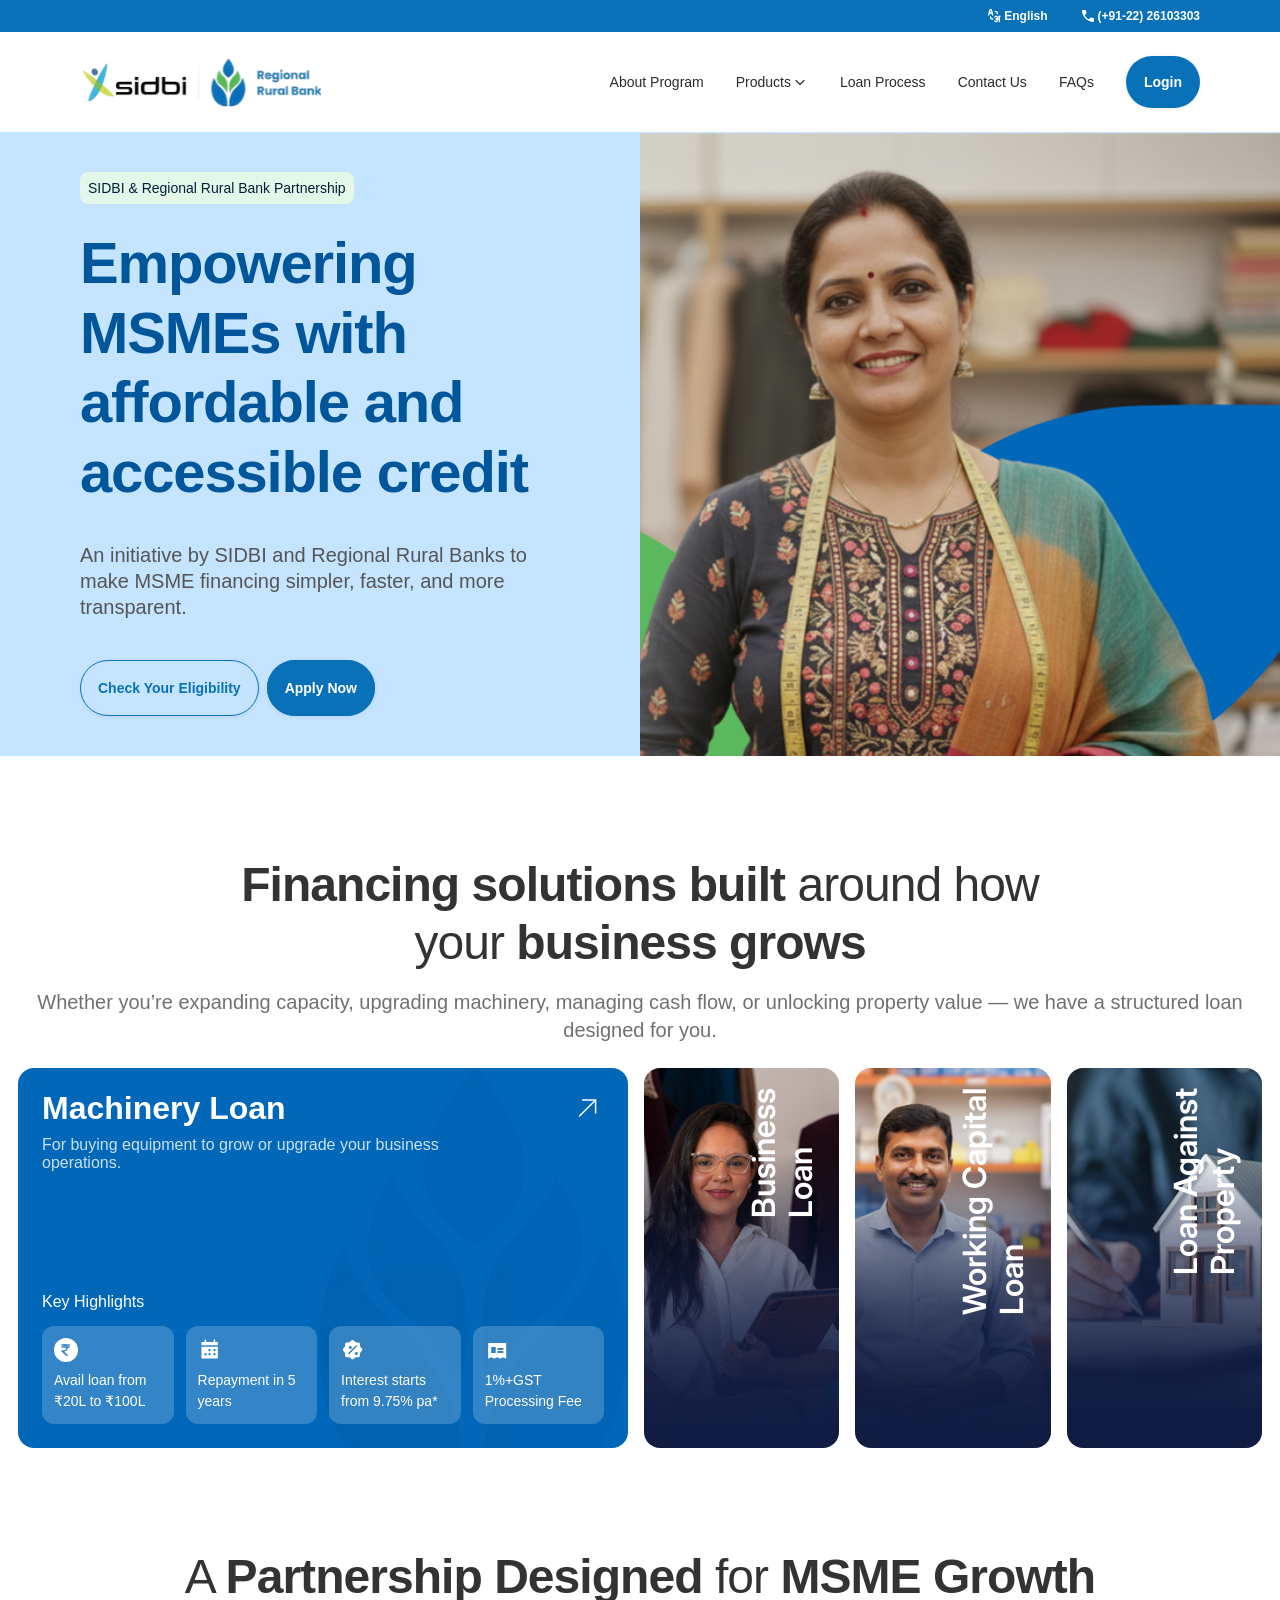
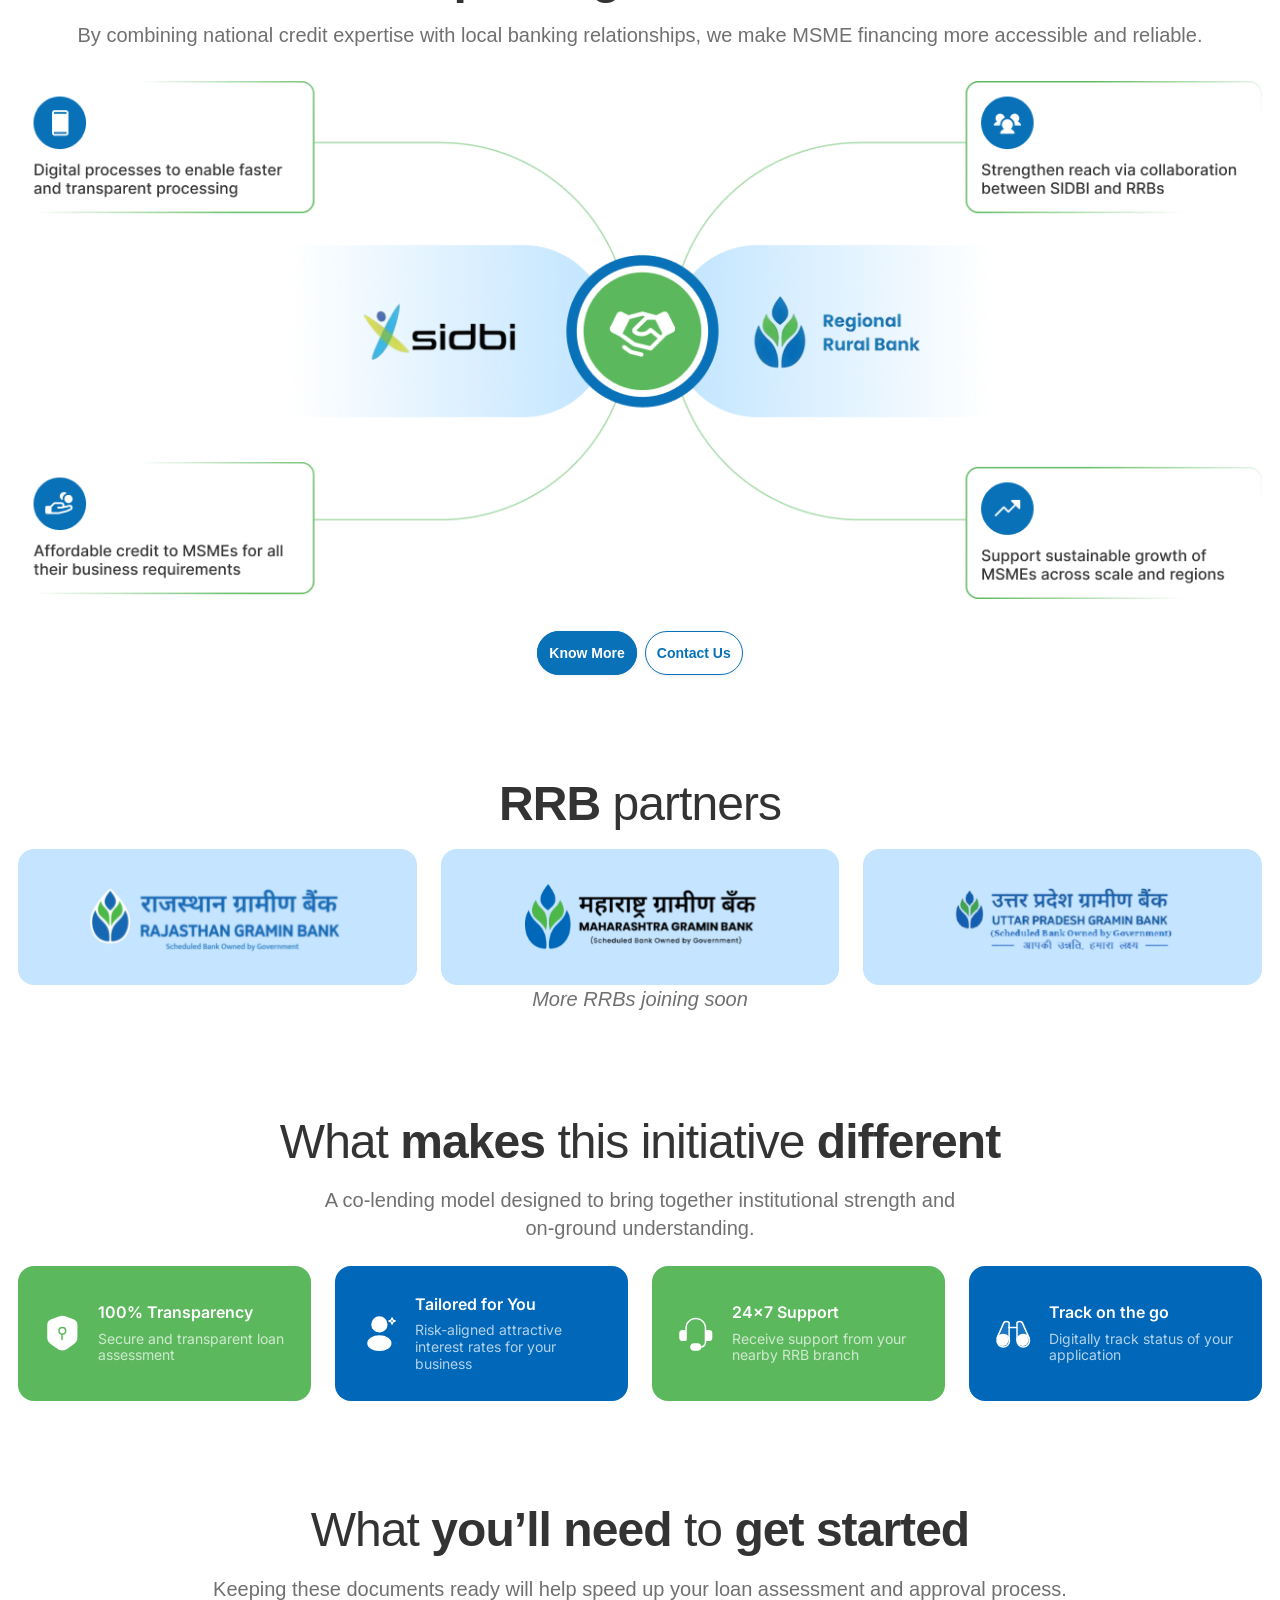
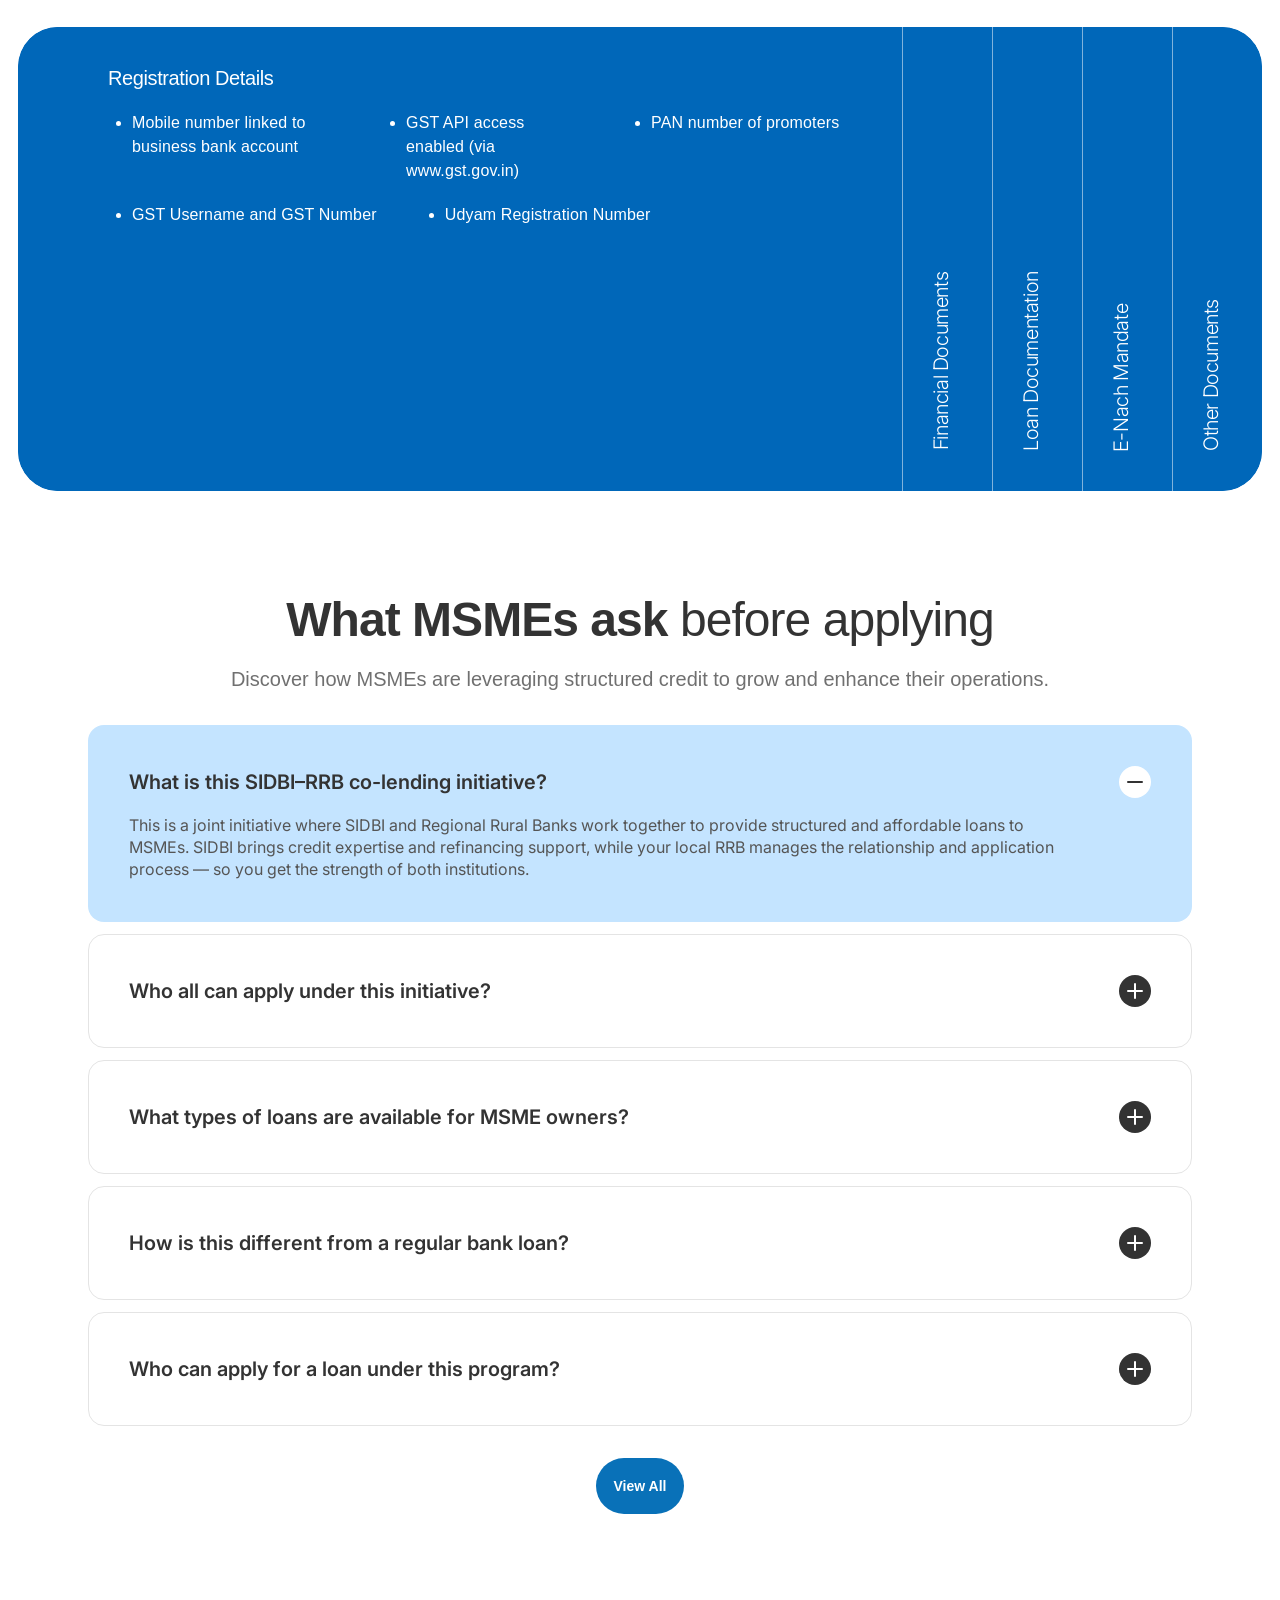
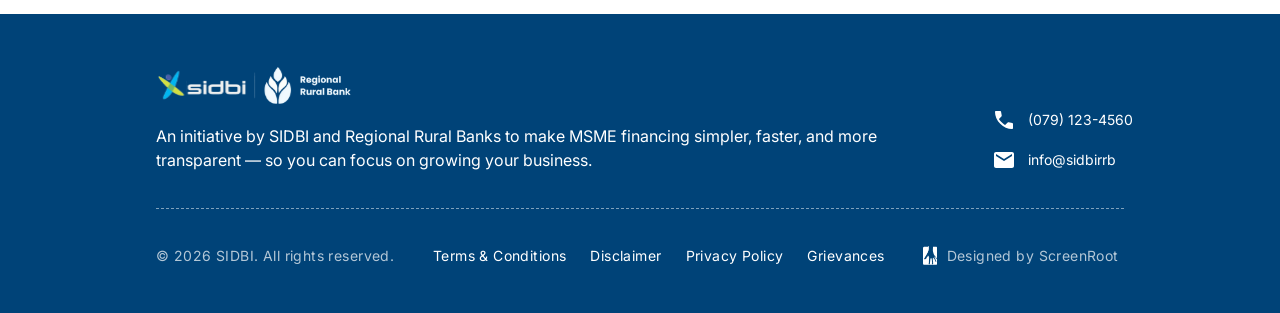
==== commit d54128f8: "new pages added" ====
--- a/index.html
+++ b/index.html
@@ -6,116 +6,15 @@
   <meta name="viewport" content="width=device-width, initial-scale=1.0" />
   <title>SIDBI & RRB Partnership</title>
   <link rel="stylesheet" href="./assets/index.css" />
+  <script src="./assets/common-layout.js" defer></script>
 </head>
 
 <body>
   <div class="bg-white min-h-screen w-full flex flex-col items-center overflow-x-hidden" data-name="1">
     <div class="bg-white overflow-clip w-full">
-      <div class="bg-[#0971b8] w-full px-[80px] py-[6px] top-utility-bar">
-        <div class="flex gap-[32px] items-center justify-end">
-          <div class="content-stretch flex gap-[2px] items-center relative shrink-0">
-            <div class="relative shrink-0 size-[16px]" data-name="uil:language">
-              <img src="./assets/images/uil_language.svg" alt="language" class="w-full h-full object-cover">
-            </div>
-            <p
-              class="font-[&#x27;Inter:Semi_Bold&#x27;,sans-serif] font-semibold leading-[20px] not-italic relative shrink-0 text-[12px] text-right text-white whitespace-nowrap">
-              English</p>
-          </div>
-          <div class="content-stretch flex gap-[2px] items-center relative shrink-0">
-            <div class="relative shrink-0 size-[16px]" data-name="material-symbols:call">
-              <img src="./assets/images/call.svg" alt="call" class="w-full h-full object-cover">
-            </div>
-            <a href="callto:+912226103303"
-              class="font-[&#x27;Inter:Semi_Bold&#x27;,sans-serif] font-semibold leading-[20px] not-italic relative shrink-0 text-[12px] text-right text-white whitespace-nowrap">
-              (+91-22) 26103303</a>
-          </div>
-        </div>
-      </div>
-
-      <div
-        class="bg-white content-stretch flex flex-col items-start overflow-clip px-[80px] py-[20px] w-full desktop-navbar">
-        <div class="content-stretch flex items-center justify-between relative shrink-0 w-full">
-          <a href="./index.html" aria-label="Home" class="h-[60px] relative shrink-0 w-[241.364px]" data-name="image 110">
-            <div class="absolute inset-0 overflow-hidden pointer-events-none"><img alt=""
-                class="absolute h-full left-[-9.25%] max-w-none top-0 w-[120.23%]"
-                src="./assets/images/header-logo.svg" />
-            </div>
-          </a>
-          <div class="content-stretch flex gap-[32px] items-center relative shrink-0">
-            <div class="content-stretch flex gap-[32px] items-center opacity-70 relative shrink-0" data-name="Nav List">
-              <a class="content-stretch flex gap-[6px] items-center relative shrink-0" data-name="Link" href="./about.html">
-                <p
-                  class="font-[&#x27;Inter:Medium&#x27;,sans-serif] font-medium leading-[22px] not-italic relative shrink-0 text-[#2b2b2b] text-[14px] text-center whitespace-nowrap">
-                  About Program</p>
-              </a>
-              <div class="content-stretch flex gap-[2px] items-center relative shrink-0" data-name="Link">
-                <p
-                  class="font-[&#x27;Inter:Medium&#x27;,sans-serif] font-medium leading-[22px] not-italic relative shrink-0 text-[#2b2b2b] text-[14px] text-center whitespace-nowrap">
-                  Products</p>
-                <div class="relative shrink-0 size-[15px]" data-name="Line Rounded/Chevron down"><svg
-                    class="absolute block size-full" fill="none" preserveAspectRatio="none" viewBox="0 0 15 15">
-                    <g id="Line Rounded/Chevron down">
-                      <path d="M11 5.5L7 9.5L3 5.5" id="Chevron down" stroke="var(--stroke-0, #2B2B2B)"
-                        stroke-linecap="round" stroke-linejoin="round" stroke-width="1.125"></path>
-                    </g>
-                  </svg></div>
-              </div>
-              <div class="content-stretch flex gap-[6px] items-center relative shrink-0" data-name="Link">
-                <p
-                  class="font-[&#x27;Inter:Medium&#x27;,sans-serif] font-medium leading-[22px] not-italic relative shrink-0 text-[#2b2b2b] text-[14px] text-center whitespace-nowrap">
-                  Loan Process</p>
-              </div>
-              <a class="content-stretch flex gap-[6px] items-center relative shrink-0" data-name="Link" href="./contact.html">
-                <p
-                  class="font-[&#x27;Inter:Medium&#x27;,sans-serif] font-medium leading-[22px] not-italic relative shrink-0 text-[#2b2b2b] text-[14px] text-center whitespace-nowrap">
-                  Contact Us</p>
-              </a>
-              <a class="content-stretch flex gap-[6px] items-center relative shrink-0" data-name="Link" href="./faq.html">
-                <p
-                  class="font-[&#x27;Inter:Medium&#x27;,sans-serif] font-medium leading-[22px] not-italic relative shrink-0 text-[#2b2b2b] text-[14px] text-center whitespace-nowrap">
-                  FAQs</p>
-              </a>
-            </div>
-            <div
-              class="bg-[#0971b8] content-stretch flex gap-[3px] items-center justify-center px-[18px] py-[16px] relative rounded-[100px] shadow-[0px_1px_4px_0px_rgba(25,33,61,0.08)] shrink-0"
-              data-name="Primary Button">
-              <p
-                class="font-[&#x27;Inter:Semi_Bold&#x27;,sans-serif] font-semibold leading-[20px] not-italic relative shrink-0 text-[14px] text-center text-white whitespace-nowrap">
-                Login</p>
-            </div>
-          </div>
-        </div>
-      </div>
-
-      <div class="bg-white w-full mobile-navbar">
-        <div class="mobile-navbar-inner">
-          <button class="mobile-menu-btn" id="mobileMenuBtn" type="button" aria-label="Open navigation menu">
-            <img src="./assets/images/list-bar.svg" alt="" aria-hidden="true">
-          </button>
-          <div class="mobile-brand">
-            <a href="./index.html" aria-label="Home">
-              <img src="./assets/images/header-logo.svg" alt="SIDBI and Regional Rural Bank">
-            </a>
-          </div>
-          <button class="mobile-login-btn" type="button">Login</button>
-        </div>
-      </div>
-
-      <div class="mobile-drawer-overlay" id="mobileDrawerOverlay"></div>
-      <aside class="mobile-drawer" id="mobileDrawer" aria-hidden="true">
-        <div class="mobile-drawer-header">
-          <p>Menu</p>
-          <button class="mobile-drawer-close" id="mobileDrawerClose" type="button"
-            aria-label="Close navigation menu">x</button>
-        </div>
-        <nav class="mobile-drawer-nav">
-          <a href="./about.html">About Program</a>
-          <a href="#">Products</a>
-          <a href="#">Loan Process</a>
-          <a href="./contact.html">Contact Us</a>
-          <a href="./faq.html">FAQs</a>
-        </nav>
-      </aside>
+      <div id="site-header"></div>
+
+      
 
       <div class="w-full">
         <div class="bg-[#c4e4ff] content-stretch flex items-end overflow-hidden w-full min-h-[538px] hero-split">
@@ -190,7 +89,7 @@
         </div>
 
         <div class="loan-products-grid">
-          <article class="loan-main-card">
+          <article class="loan-main-card" data-loan-link="./machine-loans.html" data-loan-title="Machinery Loan">
             <div class="loan-main-card-bg" aria-hidden="true"></div>
             <p class="loan-main-collapsed-label">Machinery <br />Loan</p>
             <div class="loan-main-card-content">
@@ -204,7 +103,9 @@
                     For buying equipment to grow or upgrade your business operations.
                   </p>
                 </div>
-                <img src="./assets/images/right-arrow.svg" alt="Arrow Up Right" class="size-[32px] shrink-0 mt-[8px]">
+                <a href="./machine-loans.html" class="loan-main-route size-[32px] shrink-0 mt-[8px]" aria-label="Go to Machinery Loan page">
+                  <img src="./assets/images/right-arrow.svg" alt="Arrow Up Right" class="size-[32px]">
+                </a>
               </div>
 
               <div class="mt-[40px]">
@@ -237,17 +138,17 @@
             </div>
           </article>
 
-          <article class="loan-side-card-new"
+          <article class="loan-side-card-new" data-loan-link="./business-loans.html" data-loan-title="Business Loan"
             style="background-image:linear-gradient(to bottom, rgba(16,28,66,0) 23.511%, #101c42 99.765%), url('./assets/images/business-loan.png');">
             <p>Business <br>Loan</p>
           </article>
 
-          <article class="loan-side-card-new"
+          <article class="loan-side-card-new" data-loan-link="./working-capital-term-loan.html" data-loan-title="Working Capital Loan"
             style="background-image:linear-gradient(to bottom, rgba(16,28,66,0) 23.511%, #101c42 99.765%), url('./assets/images/working-loan.png');">
             <p>Working Capital <br>Loan</p>
           </article>
 
-          <article class="loan-side-card-new"
+          <article class="loan-side-card-new" data-loan-link="./loan-against-property.html" data-loan-title="Loan Against Property"
             style="background-image:linear-gradient(to bottom, rgba(16,28,66,0) 23.511%, #101c42 99.765%), url('./assets/images/property-loan.png');">
             <p>Loan Against <br>Property</p>
           </article>
@@ -428,42 +329,42 @@
               <img src="./assets/images/leaf-node.svg" alt="Decorative background" class="docs-accordion-leaf">
             </div>
 
-            <div class="docs-accordion-rail" data-doc-key="other-docs" style="right:270px;">
+            <div class="docs-accordion-rail" data-doc-key="financial-docs" style="right:270px;">
+              <div class="docs-accordion-divider"></div>
+              <div class="docs-accordion-rail-inner" style="gap:170px;">
+                <div class="size-[32px]"><img src="./assets/images/plus-icon.svg" alt="Expand Financial Documents" class="docs-accordion-rail-icon w-full h-full object-cover"></div>
+                <div class="docs-accordion-rail-label-wrap" style="height:188px;">
+                  <p class="docs-accordion-rail-label">Financial Documents</p>
+                </div>
+              </div>
+            </div>
+
+            <div class="docs-accordion-rail" data-doc-key="loan-docs" style="right:180px;">
+              <div class="docs-accordion-divider"></div>
+              <div class="docs-accordion-rail-inner" style="gap:170px;">
+                <div class="size-[32px]"><img src="./assets/images/plus-icon.svg" alt="Expand Loan Documentation" class="docs-accordion-rail-icon w-full h-full object-cover"></div>
+                <div class="docs-accordion-rail-label-wrap" style="height:188px;">
+                  <p class="docs-accordion-rail-label">Loan Documentation</p>
+                </div>
+              </div>
+            </div>
+
+            <div class="docs-accordion-rail" data-doc-key="e-nach" style="right:90px;">
+              <div class="docs-accordion-divider"></div>
+              <div class="docs-accordion-rail-inner" style="gap:205px;">
+                <div class="size-[32px]"><img src="./assets/images/plus-icon.svg" alt="Expand E-Nach Mandate" class="docs-accordion-rail-icon w-full h-full object-cover"></div>
+                <div class="docs-accordion-rail-label-wrap" style="height:153px;">
+                  <p class="docs-accordion-rail-label">E-Nach Mandate</p>
+                </div>
+              </div>
+            </div>
+
+            <div class="docs-accordion-rail" data-doc-key="other-docs" style="right:0px;">
               <div class="docs-accordion-divider"></div>
               <div class="docs-accordion-rail-inner" style="gap:198px;">
                 <div class="size-[32px]"><img src="./assets/images/plus-icon.svg" alt="Expand Other Documents" class="docs-accordion-rail-icon w-full h-full object-cover"></div>
                 <div class="docs-accordion-rail-label-wrap" style="height:160px;">
                   <p class="docs-accordion-rail-label">Other Documents</p>
-                </div>
-              </div>
-            </div>
-
-            <div class="docs-accordion-rail" data-doc-key="e-nach" style="right:180px;">
-              <div class="docs-accordion-divider"></div>
-              <div class="docs-accordion-rail-inner" style="gap:205px;">
-                <div class="size-[32px]"><img src="./assets/images/plus-icon.svg" alt="Expand E-Nach Mandate" class="docs-accordion-rail-icon w-full h-full object-cover"></div>
-                <div class="docs-accordion-rail-label-wrap" style="height:153px;">
-                  <p class="docs-accordion-rail-label">E-Nach Mandate</p>
-                </div>
-              </div>
-            </div>
-
-            <div class="docs-accordion-rail" data-doc-key="loan-docs" style="right:90px;">
-              <div class="docs-accordion-divider"></div>
-              <div class="docs-accordion-rail-inner" style="gap:170px;">
-                <div class="size-[32px]"><img src="./assets/images/plus-icon.svg" alt="Expand Loan Documentation" class="docs-accordion-rail-icon w-full h-full object-cover"></div>
-                <div class="docs-accordion-rail-label-wrap" style="height:188px;">
-                  <p class="docs-accordion-rail-label">Loan Documentation</p>
-                </div>
-              </div>
-            </div>
-
-            <div class="docs-accordion-rail" data-doc-key="financial-docs" style="right:0px;">
-              <div class="docs-accordion-divider"></div>
-              <div class="docs-accordion-rail-inner" style="gap:170px;">
-                <div class="size-[32px]"><img src="./assets/images/plus-icon.svg" alt="Expand Financial Documents" class="docs-accordion-rail-icon w-full h-full object-cover"></div>
-                <div class="docs-accordion-rail-label-wrap" style="height:188px;">
-                  <p class="docs-accordion-rail-label">Financial Documents</p>
                 </div>
               </div>
             </div>
@@ -543,74 +444,12 @@
             </div>
           </div>
         </div>
-        <footer class=" mt-[100px] site-footer">
-          <div class="site-footer-inner">
-            <div class="site-footer-top">
-              <div class="site-footer-brand">
-                <img src="./assets/images/footer-logo.svg" alt="logo" class="site-footer-logo">
-                <p class="site-footer-description">
-                  An initiative by SIDBI and Regional Rural Banks to make MSME financing simpler, faster, and more
-                  transparent — so you can focus on growing your business.
-                </p>
-              </div>
-              <div class="site-footer-contact">
-                <div class="site-footer-contact-item">
-                  <img src="./assets/images/call.svg" alt="call" class="size-[24px]">
-                  <a href="callto:+91791234560" class="site-footer-contact-text">(079) 123-4560</a>
-                </div>
-                <div class="site-footer-contact-item">
-                  <img src="./assets/images/mail.svg" alt="email" class="size-[24px]">
-                  <a href="mailto:info@sidbirrb" class="site-footer-contact-text">info@sidbirrb</a>
-                </div>
-              </div>
-            </div>
-
-            <div class="site-footer-divider" aria-hidden="true"></div>
-
-            <div class="site-footer-bottom">
-              <p class="site-footer-meta">© 2026 SIDBI. All rights reserved.</p>
-              <div class="site-footer-links">
-                <p>Terms &amp; Conditions</p>
-                <p>Disclaimer</p>
-                <p>Privacy Policy</p>
-                <p>Grievances</p>
-              </div>
-              <div class="site-footer-credit">
-                <div class="h-[18.827px] w-[14.252px]">
-                  <img src="./assets/images/sr.svg" alt="sr" class="w-full h-full object-cover">
-                </div>
-                <p class="site-footer-meta">Designed by ScreenRoot</p>
-              </div>
-            </div>
-          </div>
-        </footer>
+        <div id="site-footer"></div>
+
+      
       </div>
     </div>
-    <script>
-      (function () {
-        var menuBtn = document.getElementById("mobileMenuBtn");
-        var closeBtn = document.getElementById("mobileDrawerClose");
-        var overlay = document.getElementById("mobileDrawerOverlay");
-        var drawer = document.getElementById("mobileDrawer");
-
-        if (!menuBtn || !closeBtn || !overlay || !drawer) return;
-
-        function openDrawer() {
-          document.body.classList.add("drawer-open");
-          drawer.setAttribute("aria-hidden", "false");
-        }
-
-        function closeDrawer() {
-          document.body.classList.remove("drawer-open");
-          drawer.setAttribute("aria-hidden", "true");
-        }
-
-        menuBtn.addEventListener("click", openDrawer);
-        closeBtn.addEventListener("click", closeDrawer);
-        overlay.addEventListener("click", closeDrawer);
-      })();
-    </script>
-    <script>
+<script>
       (function () {
         var grid = document.querySelector(".loan-products-grid");
         if (!grid) return;
@@ -662,7 +501,14 @@
           var titleNode = clone.querySelector(".loan-main-title");
           var hoveredTitleNode = card.querySelector("p");
           if (titleNode && hoveredTitleNode) {
-            titleNode.textContent = hoveredTitleNode.textContent.replace(/\s+/g, " ").trim();
+            titleNode.textContent = card.getAttribute("data-loan-title") || hoveredTitleNode.textContent.replace(/\s+/g, " ").trim();
+          }
+
+          var routeLink = clone.querySelector(".loan-main-route");
+          var targetUrl = card.getAttribute("data-loan-link");
+          if (routeLink && targetUrl) {
+            routeLink.setAttribute("href", targetUrl);
+            routeLink.setAttribute("aria-label", "Go to " + (card.getAttribute("data-loan-title") || "loan") + " page");
           }
 
           card.appendChild(clone);
@@ -721,6 +567,7 @@
             title: "Registration Details",
             gap: 170,
             height: 188,
+            leaf: "./assets/images/leaf-node.svg",
             row1: [
               "Mobile number linked to business bank account",
               "GST API access enabled (via www.gst.gov.in)",
@@ -735,6 +582,7 @@
             title: "Other Documents",
             gap: 198,
             height: 160,
+            leaf: "./assets/images/leaf-node.svg",
             row1: [
               "KYC documents of promoters/directors",
               "Address proof of business premises",
@@ -749,48 +597,53 @@
             title: "E-Nach Mandate",
             gap: 205,
             height: 153,
+            leaf: "./assets/images/e-nach-leaf.svg",
             row1: [
-              "Authorized signatory details",
-              "Bank account details for mandate",
-              "Linked mobile number and email"
+              "Internet banking credentials for business accounts (current/OD/working capital)",
+              "Debit card details",
+              ""
             ],
             row2: [
-              "Consent and mandate registration details",
-              "Verification through OTP-based flow"
+              "",
+              ""
             ]
           },
           "loan-docs": {
             title: "Loan Documentation",
             gap: 170,
             height: 188,
+            leaf: "./assets/images/loan-doc-leaf.svg",
             row1: [
-              "Signed loan application form",
-              "Sanction terms acceptance",
-              "Purpose-wise supporting documents"
+              "Aadhaar-linked mobile number of authorized signatory",
+              "Father/Spouse name of authorized signatory",
+              ""
             ],
             row2: [
-              "Security/collateral details (if required)",
-              "Undertakings and declarations"
+              "",
+              ""
             ]
           },
           "financial-docs": {
             title: "Financial Documents",
             gap: 170,
             height: 188,
+            leaf: "./assets/images/financial-leaf.svg",
             row1: [
-              "Recent GST returns",
-              "Bank statement for assessment period",
-              "Basic financial statements/details"
+              "Bank statement for 1 year (dedicated current banking)",
+              "Current account statement for the last 1 year",
+              "Unedited PDF only, no scans or modified files"
             ],
             row2: [
-              "Existing loan obligations details",
-              "Any additional financial clarification"
+              "JSON files of ITRs for the past 3 years",
+              ""
             ]
           }
         };
 
         function buildList(itemsList) {
-          return itemsList.map(function (item) {
+          return itemsList.filter(function (item) {
+            return item && item.trim() !== "";
+          }).map(function (item) {
             return '<li class="list-disc ms-[24px]"><span class="leading-[1.35]">' + item + "</span></li>";
           }).join("");
         }
@@ -811,7 +664,7 @@
             + '</div>'
             + '<ul class="block docs-accordion-spacer font-[&#x27;Inter:Regular&#x27;,sans-serif] font-normal text-[16px] text-white tracking-[0.16px]">' + buildList([data.row2[1]]) + '</ul>'
             + '</div>'
-            + '<img src="' + leafIcon + '" alt="Decorative background" class="docs-accordion-leaf">';
+            + '<img src="' + (data.leaf || leafIcon) + '" alt="Decorative background" class="docs-accordion-leaf">';
         }
 
         function renderCollapsedMarkup(data) {
@@ -830,7 +683,7 @@
             + '<img src="' + minusIcon + '" alt="Collapse ' + data.title + '" class="docs-accordion-mobile-icon">'
             + '</div>'
             + '<ul class="docs-accordion-mobile-list">' + buildList(data.row1) + buildList(data.row2) + '</ul>'
-            + '<img src="' + leafIcon + '" alt="Decorative background" class="docs-accordion-mobile-leaf">';
+            + '<img src="' + (data.leaf || leafIcon) + '" alt="Decorative background" class="docs-accordion-mobile-leaf">';
         }
 
         function renderCollapsedMarkupMobile(data) {
--- a/assets/index.css
+++ b/assets/index.css
@@ -1031,6 +1031,7 @@
     .mt-\[12px\] {
         margin-top: 12px
     }
+
     .mt-\[16px\] {
         margin-top: 16px
     }
@@ -1663,7 +1664,8 @@
     .w-3\/4 {
         width: 75%
     }
-    .w-1\/2{
+
+    .w-1\/2 {
         width: 50%;
     }
 
@@ -2018,6 +2020,7 @@
     .max-w-\[1280px\] {
         max-width: 1280px
     }
+
     .max-w-\[1440px\] {
         max-width: 1440px
     }
@@ -2318,9 +2321,11 @@
     .justify-center {
         justify-content: center
     }
+
     .justify-start {
         justify-content: flex-start
     }
+
     .justify-end {
         justify-content: end
     }
@@ -5142,138 +5147,6 @@
         }
     }
 
-    .\[\&_\.recharts-cartesian-axis-tick_text\]\:fill-muted-foreground .recharts-cartesian-axis-tick text {
-        fill: var(--muted-foreground)
-    }
-
-    .\[\&_\.recharts-cartesian-grid_line\[stroke\=\'\#ccc\'\]\]\:stroke-border\/50 .recharts-cartesian-grid line[stroke="#ccc"] {
-        stroke: var(--border)
-    }
-
-    @supports (color:color-mix(in lab, red, red)) {
-        .\[\&_\.recharts-cartesian-grid_line\[stroke\=\'\#ccc\'\]\]\:stroke-border\/50 .recharts-cartesian-grid line[stroke="#ccc"] {
-            stroke: color-mix(in oklab, var(--border)50%, transparent)
-        }
-    }
-
-    .\[\&_\.recharts-curve\.recharts-tooltip-cursor\]\:stroke-border .recharts-curve.recharts-tooltip-cursor {
-        stroke: var(--border)
-    }
-
-    .\[\&_\.recharts-dot\[stroke\=\'\#fff\'\]\]\:stroke-transparent .recharts-dot[stroke="#fff"] {
-        stroke: #0000
-    }
-
-    .\[\&_\.recharts-layer\]\:outline-hidden .recharts-layer {
-        --tw-outline-style: none;
-        outline-style: none
-    }
-
-    @media(forced-colors:active) {
-        .\[\&_\.recharts-layer\]\:outline-hidden .recharts-layer {
-            outline-offset: 2px;
-            outline: 2px solid #0000
-        }
-    }
-
-    .\[\&_\.recharts-polar-grid_\[stroke\=\'\#ccc\'\]\]\:stroke-border .recharts-polar-grid [stroke="#ccc"] {
-        stroke: var(--border)
-    }
-
-    .\[\&_\.recharts-radial-bar-background-sector\]\:fill-muted .recharts-radial-bar-background-sector,
-    .\[\&_\.recharts-rectangle\.recharts-tooltip-cursor\]\:fill-muted .recharts-rectangle.recharts-tooltip-cursor {
-        fill: var(--muted)
-    }
-
-    .\[\&_\.recharts-reference-line_\[stroke\=\'\#ccc\'\]\]\:stroke-border .recharts-reference-line [stroke="#ccc"] {
-        stroke: var(--border)
-    }
-
-    .\[\&_\.recharts-sector\]\:outline-hidden .recharts-sector {
-        --tw-outline-style: none;
-        outline-style: none
-    }
-
-    @media(forced-colors:active) {
-        .\[\&_\.recharts-sector\]\:outline-hidden .recharts-sector {
-            outline-offset: 2px;
-            outline: 2px solid #0000
-        }
-    }
-
-    .\[\&_\.recharts-sector\[stroke\=\'\#fff\'\]\]\:stroke-transparent .recharts-sector[stroke="#fff"] {
-        stroke: #0000
-    }
-
-    .\[\&_\.recharts-surface\]\:outline-hidden .recharts-surface {
-        --tw-outline-style: none;
-        outline-style: none
-    }
-
-    @media(forced-colors:active) {
-        .\[\&_\.recharts-surface\]\:outline-hidden .recharts-surface {
-            outline-offset: 2px;
-            outline: 2px solid #0000
-        }
-    }
-
-    .\[\&_\[cmdk-group-heading\]\]\:px-2 [cmdk-group-heading] {
-        padding-inline: calc(var(--spacing)*2)
-    }
-
-    .\[\&_\[cmdk-group-heading\]\]\:py-1\.5 [cmdk-group-heading] {
-        padding-block: calc(var(--spacing)*1.5)
-    }
-
-    .\[\&_\[cmdk-group-heading\]\]\:text-xs [cmdk-group-heading] {
-        font-size: var(--text-xs);
-        line-height: var(--tw-leading, var(--text-xs--line-height))
-    }
-
-    .\[\&_\[cmdk-group-heading\]\]\:font-medium [cmdk-group-heading] {
-        --tw-font-weight: var(--font-weight-medium);
-        font-weight: var(--font-weight-medium)
-    }
-
-    .\[\&_\[cmdk-group-heading\]\]\:text-muted-foreground [cmdk-group-heading] {
-        color: var(--muted-foreground)
-    }
-
-    .\[\&_\[cmdk-group\]\]\:px-2 [cmdk-group] {
-        padding-inline: calc(var(--spacing)*2)
-    }
-
-    .\[\&_\[cmdk-group\]\:not\(\[hidden\]\)_\~\[cmdk-group\]\]\:pt-0 [cmdk-group]:not([hidden])~[cmdk-group] {
-        padding-top: calc(var(--spacing)*0)
-    }
-
-    .\[\&_\[cmdk-input-wrapper\]_svg\]\:h-5 [cmdk-input-wrapper] svg {
-        height: calc(var(--spacing)*5)
-    }
-
-    .\[\&_\[cmdk-input-wrapper\]_svg\]\:w-5 [cmdk-input-wrapper] svg {
-        width: calc(var(--spacing)*5)
-    }
-
-    .\[\&_\[cmdk-input\]\]\:h-12 [cmdk-input] {
-        height: calc(var(--spacing)*12)
-    }
-
-    .\[\&_\[cmdk-item\]\]\:px-2 [cmdk-item] {
-        padding-inline: calc(var(--spacing)*2)
-    }
-
-    .\[\&_\[cmdk-item\]\]\:py-3 [cmdk-item] {
-        padding-block: calc(var(--spacing)*3)
-    }
-
-    .\[\&_\[cmdk-item\]_svg\]\:h-5 [cmdk-item] svg {
-        height: calc(var(--spacing)*5)
-    }
-
-    .\[\&_\[cmdk-item\]_svg\]\:w-5 [cmdk-item] svg {
-        width: calc(var(--spacing)*5)
-    }
 
     .\[\&_p\]\:leading-relaxed p {
         --tw-leading: var(--leading-relaxed);
@@ -5307,16 +5180,6 @@
         border-width: 0
     }
 
-    .\[\&\:has\(\>\.day-range-end\)\]\:rounded-r-md:has(>.day-range-end) {
-        border-top-right-radius: calc(var(--radius) - 2px);
-        border-bottom-right-radius: calc(var(--radius) - 2px)
-    }
-
-    .\[\&\:has\(\>\.day-range-start\)\]\:rounded-l-md:has(>.day-range-start) {
-        border-top-left-radius: calc(var(--radius) - 2px);
-        border-bottom-left-radius: calc(var(--radius) - 2px)
-    }
-
     .\[\&\:has\(\[aria-selected\]\)\]\:rounded-md:has([aria-selected]) {
         border-radius: calc(var(--radius) - 2px)
     }
@@ -5330,8 +5193,7 @@
         border-bottom-left-radius: calc(var(--radius) - 2px)
     }
 
-    .last\:\[\&\:has\(\[aria-selected\]\)\]\:rounded-r-md:last-child:has([aria-selected]),
-    .\[\&\:has\(\[aria-selected\]\.day-range-end\)\]\:rounded-r-md:has([aria-selected].day-range-end) {
+    .last\:\[\&\:has\(\[aria-selected\]\)\]\:rounded-r-md:last-child:has([aria-selected]) {
         border-top-right-radius: calc(var(--radius) - 2px);
         border-bottom-right-radius: calc(var(--radius) - 2px)
     }
@@ -6126,14 +5988,14 @@
 }
 
 .initiative-title {
-    font-family: 'Inter:Semi_Bold', sans-serif;
+    font-family: Inter;
     font-weight: 600;
     font-size: 16px;
     line-height: 1.2;
 }
 
 .initiative-subtitle {
-    font-family: 'Inter:Regular', sans-serif;
+    font-family: Inter;
     font-weight: 400;
     font-size: 14px;
     line-height: 1.2;
@@ -6185,7 +6047,8 @@
     left: 90px;
     position: absolute;
     top: 38px;
-    right: 24px; /* allow fluid width so text doesn't get clipped */
+    right: 24px;
+    /* allow fluid width so text doesn't get clipped */
     width: auto;
     max-width: none;
     display: flex;
@@ -6280,7 +6143,7 @@
 
 .docs-accordion-rail-label {
     color: #fff;
-    font-family: 'Inter:Light', sans-serif;
+    font-family: Inter;
     font-size: 20px;
     font-style: normal;
     font-weight: 300;
@@ -6297,6 +6160,7 @@
         flex-wrap: wrap;
         gap: 20px;
     }
+
     .docs-col-w-277,
     .docs-col-w-242,
     .docs-col-w-302 {
@@ -6305,6 +6169,7 @@
 }
 
 @media (max-width: 900px) {
+
     .docs-col-w-277,
     .docs-col-w-242,
     .docs-col-w-302 {
@@ -6321,7 +6186,12 @@
 
 .docs-accordion-panel--mobile-active {
     background: #0067b9;
+    border-top: 1px solid rgba(255, 255, 255, .22);
     padding: 14px 14px 0;
+}
+
+.docs-accordion-shell--mobile>.docs-accordion-panel--mobile-active:first-child {
+    border-top: none;
 }
 
 .docs-accordion-mobile-header {
@@ -6333,7 +6203,7 @@
 
 .docs-accordion-mobile-title {
     color: #fff;
-    font-family: 'Inter:Medium', sans-serif;
+    font-family: Inter;
     font-size: 16px;
     font-weight: 500;
     line-height: 1.3;
@@ -6347,7 +6217,7 @@
 
 .docs-accordion-mobile-list {
     color: #fff;
-    font-family: 'Inter:Regular', sans-serif;
+    font-family: Inter;
     font-size: 12px;
     line-height: 1.35;
     margin-top: 10px;
@@ -6377,7 +6247,7 @@
 
 .docs-accordion-mobile-row-label {
     color: #fff;
-    font-family: 'Inter:Light', sans-serif;
+    font-family: Inter;
     font-size: 20px;
     font-weight: 300;
     line-height: 1.3;
@@ -6440,7 +6310,7 @@
 
 .faq-item-title {
     flex: 1 1 0%;
-    font-family: 'Inter:Semi_Bold', sans-serif;
+    font-family: Inter;
     font-weight: 600;
     line-height: 22px;
     font-size: 20px;
@@ -6449,7 +6319,7 @@
 
 .faq-item-copy {
     max-width: 952px;
-    font-family: 'Inter:Regular', sans-serif;
+    font-family: Inter;
     font-weight: 400;
     line-height: 1.4;
     font-size: 16px;
@@ -6505,7 +6375,7 @@
 
 .site-footer-description {
     width: 808px;
-    font-family: 'Inter:Regular', sans-serif;
+    font-family: Inter;
     font-weight: 400;
     line-height: 24px;
     font-size: 16px;
@@ -6526,7 +6396,7 @@
 }
 
 .site-footer-contact-text {
-    font-family: 'Inter:Regular', sans-serif;
+    font-family: Inter;
     font-weight: 400;
     line-height: 20px;
     font-size: 14px;
@@ -6550,7 +6420,7 @@
 }
 
 .site-footer-meta {
-    font-family: 'Inter:Regular', sans-serif;
+    font-family: Inter;
     font-weight: 400;
     line-height: 1.4;
     font-size: 14px;
@@ -6564,7 +6434,7 @@
     display: flex;
     align-items: flex-start;
     gap: 24px;
-    font-family: 'Inter:Regular', sans-serif;
+    font-family: Inter;
     font-weight: 400;
     line-height: 1.4;
     font-size: 14px;
@@ -6640,16 +6510,19 @@
     background-position: center;
     background-repeat: no-repeat;
     padding: 40px;
-    min-height: 340px;
+    min-height: 400px;
     display: flex;
     align-items: center;
 }
-.driving-section{
+
+.driving-section {
     background-image: url("./images/about/driving-bg.png");
 }
-.built-section{
+
+.built-section {
     background-image: url("./images/about/built-bg.png");
 }
+
 .about-apex-inner-end {
     justify-content: flex-end;
 }
@@ -6714,7 +6587,7 @@
 .about-stepper-text {
     margin-top: 10px;
     color: #555;
-    font-family: 'Inter:Regular', sans-serif;
+    font-family: Inter;
     font-weight: 400;
     font-size: 16px;
     line-height: 1.35;
@@ -6846,13 +6719,16 @@
         gap: 12px;
         margin-top: 24px;
     }
-    .docs-accordion-mobile-leaf{
+
+    .docs-accordion-mobile-leaf {
         max-width: 200px;
     }
+
     .docs-accordion-mobile-icon {
         width: 20px;
         height: 20px;
     }
+
     .docs-accordion-mobile-row-label {
         font-size: 16px;
     }
@@ -7001,9 +6877,10 @@
 
 @media (max-width: 768px) {
     .faq-item-body {
-    width: 100%;
-    padding: 30px 20px;
-}
+        width: 100%;
+        padding: 30px 20px;
+    }
+
     /* Common mobile typography scale */
     .text-\[58px\] {
         font-size: 42px !important;
@@ -7061,6 +6938,213 @@
 
     .hero-media {
         height: 360px;
+    }
+}
+
+/* Loan process: digital journey section */
+.loan-journey-section {
+    margin-top: 92px;
+    margin-bottom: 24px;
+}
+
+.loan-journey-shell {
+    width: 100%;
+    max-width: 1440px;
+    margin: 0 auto;
+    padding: 0 30px;
+    display: flex;
+    flex-direction: column;
+    gap: 28px;
+}
+
+.loan-journey-heading {
+    display: flex;
+    flex-direction: column;
+    gap: 12px;
+    align-items: center;
+    text-align: center;
+}
+
+.loan-journey-grid {
+    display: grid;
+    grid-template-columns: repeat(2, minmax(0, 1fr));
+    gap: 12px 14px;
+}
+
+.loan-journey-card {
+    background: #c4e4ff;
+    border-radius: 10px;
+    min-height: 150px;
+    padding: 12px;
+    display: flex;
+    gap: 14px;
+    position: relative;
+    overflow: hidden;
+}
+
+.loan-journey-card--single {
+    grid-column: 1 / 2;
+}
+
+.loan-journey-leaf::before {
+    content: "";
+    position: absolute;
+    right: 0px;
+    top: 25px;
+    bottom: 0;
+    width: 56%;
+    background-image: url(./images/loan-process/blue-leaf-node-bg.svg);
+    background-repeat: no-repeat;
+    background-position: right center;
+    background-size: contain;
+    opacity: 1;
+    pointer-events: none;
+}
+
+.loan-journey-image {
+    width: 112px;
+    min-width: 150px;
+    height: 100%;
+    border-radius: 8px;
+    object-fit: cover;
+    position: relative;
+    z-index: 1;
+}
+
+.loan-journey-content {
+    position: relative;
+    z-index: 1;
+    display: flex;
+    flex-direction: column;
+    gap: 16px;
+}
+
+.loan-journey-title {
+    color: #2B2B2B;
+    font-family: Inter;
+    font-size: 20px;
+    font-style: normal;
+    font-weight: 700;
+    line-height: 100%;
+    /* 20px */
+}
+
+.loan-journey-copy {
+    color: #333;
+    font-family: Inter;
+    font-size: 14px;
+    font-style: normal;
+    font-weight: 400;
+    line-height: 140%;
+    /* 19.6px */
+}
+
+.loan-journey-points {
+    display: flex;
+    flex-direction: column;
+    gap: 8px;
+}
+
+.loan-journey-points li {
+    display: flex;
+    gap: 6px;
+    align-items: center;
+    color: #333;
+    font-family: Inter;
+    font-size: 14px;
+    font-style: normal;
+    font-weight: 400;
+    line-height: 140%;
+    /* 19.6px */
+}
+
+.loan-journey-points li img {
+    width: 13px;
+    height: 13px;
+    margin-top: 1px;
+    flex-shrink: 0;
+}
+
+@media (max-width: 1024px) {
+    .loan-journey-shell {
+        padding: 0 20px;
+    }
+
+    .loan-journey-grid {
+        grid-template-columns: 1fr;
+    }
+
+    .loan-journey-card--single {
+        grid-column: auto;
+    }
+}
+
+@media (max-width: 768px) {
+    .loan-journey-section {
+        margin-top: 70px;
+    }
+
+    .loan-journey-shell {
+        padding: 0 16px;
+    }
+
+    .loan-journey-card {
+        padding: 10px;
+        gap: 10px;
+    }
+
+    .loan-journey-image {
+        width: 96px;
+        min-width: 140px;
+        height: 100%;
+    }
+
+    .loan-journey-title {
+        font-size: 18px;
+    }
+}
+
+/* Improve image placement between small phones and small tablets (~361-600px) */
+@media (max-width: 425px) {
+    .loan-journey-card {
+        align-items: stretch;
+        flex-direction: row;
+    }
+
+    .loan-journey-image {
+        width: 120px;
+        min-width: 120px;
+        height: auto;
+        aspect-ratio: 1 / 1;
+        object-fit: cover;
+    }
+    .loan-journey-leaf::before {
+        content: none;
+    }
+}
+
+/* Very small screens: stack image on top with full width */
+@media (max-width: 360px) {
+    .loan-journey-card {
+        flex-direction: column;
+    }
+
+    .loan-journey-image {
+        width: 100%;
+        min-width: 0;
+        height: 180px;
+        aspect-ratio: auto;
+        object-fit: cover;
+    }    
+}
+
+@media (max-width: 425px) {
+    .about-apex-section .py-\[16px\] {
+        padding-block: 10px !important;
+    }
+
+    .about-apex-section .px-\[18px\] {
+        padding-inline: 10px !important;
     }
 }
 
@@ -7069,6 +7153,513 @@
 .mobile-drawer,
 .mobile-drawer-overlay {
     display: none;
+}
+
+.nav-dropdown {
+    align-items: center;
+    position: relative;
+}
+
+.nav-dropdown-trigger {
+    align-items: center;
+    background: transparent;
+    border: 0;
+    color: inherit;
+    cursor: pointer;
+    display: inline-flex;
+    gap: 2px;
+    line-height: 1;
+    padding: 0;
+}
+
+.nav-dropdown-menu {
+    background: #fff;
+    border: 1px solid #e5e7eb;
+    border-radius: 10px;
+    box-shadow: 0 10px 24px rgba(15, 23, 42, .12);
+    left: 0;
+    min-width: 250px;
+    opacity: 0;
+    padding: 8px;
+    pointer-events: none;
+    position: absolute;
+    top: 100%;
+    transform: translateY(8px);
+    transition: opacity .18s ease, transform .18s ease;
+    visibility: hidden;
+    z-index: 25;
+}
+
+/* Business loans: design cards section */
+.business-design-section {
+    margin-top: 100px;
+}
+
+.business-design-shell {
+    width: 100%;
+    max-width: 1440px;
+    margin: 0 auto;
+    padding: 0 18px;
+    display: flex;
+    flex-direction: column;
+    gap: 28px;
+}
+
+.business-design-heading {
+    align-items: center;
+    display: flex;
+    flex-direction: column;
+    gap: 16px;
+    text-align: center;
+}
+
+.business-design-grid {
+    display: grid;
+    gap: 10px;
+    grid-template-columns: repeat(5, minmax(0, 1fr));
+}
+
+.business-design-card {
+    align-items: flex-end;
+    background-position: center;
+    background-repeat: no-repeat;
+    background-size: cover;
+    border-radius: 12px;
+    display: flex;
+    min-height: 385px;
+    overflow: hidden;
+    padding: 14px 12px;
+    position: relative;
+}
+
+.business-design-card-copy {
+    width: 100%;
+}
+
+.business-design-card-title {
+    color: #fff;
+    font-family: Inter;
+    font-size: 20px;
+    font-style: normal;
+    font-weight: 600;
+    line-height: 1.05;
+    margin: 0;
+}
+
+.business-design-card-subcopy {
+    color: #fff;
+    font-family: Inter;
+    font-size: 14px;
+    font-style: normal;
+    font-weight: 400;
+    line-height: 1.3;
+    margin: 8px 0 0;
+    max-height: 0;
+    opacity: 0;
+    overflow: hidden;
+    transform: translateY(8px);
+    transition: max-height 0.25s ease, opacity 0.25s ease, transform 0.25s ease;
+}
+
+.business-design-card:hover .business-design-card-subcopy,
+.business-design-card:focus-within .business-design-card-subcopy {
+    max-height: 60px;
+    opacity: 0.6;
+    transform: translateY(0);
+}
+
+@media (max-width: 1200px) {
+    .business-design-grid {
+        grid-template-columns: repeat(3, minmax(0, 1fr));
+    }
+
+    .business-design-card {
+        min-height: 280px;
+    }
+
+}
+
+@media (max-width: 768px) {
+    .business-design-section {
+        margin-top: 70px;
+    }
+
+    .business-design-grid {
+        grid-template-columns: repeat(2, minmax(0, 1fr));
+        gap: 12px;
+    }
+
+    .business-design-card {
+        min-height: 220px;
+        padding: 12px 10px;
+    }
+
+    .business-design-card-title {
+        font-size: 14px;
+    }
+    .business-design-card-subcopy{
+        font-size: 12px;
+    }
+}
+
+/* Business loans: financing needs section */
+.business-financing-section {
+    margin-top: 100px;
+}
+
+.business-financing-shell {
+    width: 100%;
+    max-width: 1440px;
+    margin: 0 auto;
+    padding: 0 18px;
+    display: flex;
+    flex-direction: column;
+    gap: 28px;
+    align-items: center;
+}
+
+.business-financing-heading {
+    display: flex;
+    flex-direction: column;
+    gap: 12px;
+    align-items: center;
+    text-align: center;
+}
+
+.business-financing-grid {
+    display: grid;
+    gap: 14px;
+    grid-template-columns: repeat(2, minmax(0, 1fr));
+    max-width: 677px;
+    width: 100%;
+}
+
+/* Four-column variant used in loan-against-property page */
+.business-financing-grid--four {
+    grid-template-columns: repeat(4, minmax(0, 1fr));
+    max-width: 1440px;
+}
+
+.business-financing-card {
+    border-radius: 14px;
+    color: #fff;
+    min-height: 230px;
+    padding: 24px 22px;
+    display: flex;
+    flex-direction: column;
+}
+
+.business-financing-card--green {
+    background: #5cb85d;
+}
+
+.business-financing-card--blue {
+    background: #0067b9;
+}
+
+.business-financing-icon {
+    width: 28px;
+    height: 28px;
+}
+
+.business-financing-card-title {
+    margin: 14px 0 0;
+    font-family: Inter;
+    font-size: 20px;
+    font-weight: 600;
+    line-height: 1.05;
+}
+
+.business-financing-card-subcopy {
+    margin: 10px 0 0;
+    font-family: Inter;
+    font-size: 14px;
+    font-weight: 400;
+    line-height: 1.3;
+    opacity: 0.7;
+}
+
+@media (max-width: 900px) {
+    .business-financing-grid {
+        grid-template-columns: 1fr;
+        max-width: 520px;
+    }
+}
+
+@media (max-width: 1200px) {
+    .business-financing-grid--four {
+        grid-template-columns: repeat(2, minmax(0, 1fr));
+        max-width: 760px;
+    }
+}
+
+@media (max-width: 900px) {
+    .business-financing-grid--four {
+        grid-template-columns: 1fr;
+        max-width: 520px;
+    }
+}
+
+@media (max-width: 768px) {
+    .business-financing-section {
+        margin-top: 70px;
+    }
+
+    .business-financing-card {
+        min-height: 210px;
+        padding: 18px 16px;
+    }
+
+    .business-financing-card-title {
+        font-size: 18px;
+    }
+
+    .business-financing-card-subcopy {
+        font-size: 13px;
+    }
+}
+
+/* Working capital: green leaf overlay + constrained copy */
+.financing-leaf {
+    position: relative;
+    overflow: hidden;
+}
+
+.financing-leaf::after {
+    content: "";
+    position: absolute;
+    right: 55px;
+    bottom: -20px;
+    top: 20px;
+    width: 60%;
+    background-image: url(./images/loans/green-leaf-node-bg.svg);
+    background-repeat: no-repeat;
+    background-position: right bottom;
+    background-size: contain;
+    opacity: 0.1;
+    pointer-events: none;
+}
+
+.financing-leaf .business-financing-card-subcopy {
+    max-width: 260px;
+}
+
+/* Business loans: eligibility section */
+.eligibility-section {
+    margin-top: 100px;
+}
+
+.eligibility-shell {
+    width: 100%;
+    max-width: 1440px;
+    margin: 0 auto;
+    padding: 0 18px;
+    display: flex;
+    flex-direction: column;
+    gap: 24px;
+}
+
+.eligibility-heading {
+    display: flex;
+    flex-direction: column;
+    gap: 6px;
+    align-items: center;
+    text-align: center;
+}
+
+.eligibility-grid {
+    display: grid;
+    grid-template-columns: repeat(2, minmax(0, 1fr));
+    gap: 16px;
+}
+
+.eligibility-card {
+    background: #e6f2ff;
+    border-radius: 10px;
+    overflow: hidden;
+    position: relative;
+    height: 510px;
+}
+
+.eligibility-card-media {
+    background-position: center;
+    background-repeat: no-repeat;
+    background-size: cover;
+    height: 100%;
+    position: relative;
+}
+
+.eligibility-card-bottom {
+    background: #0067b9;
+    color: #fff;
+    left: 0;
+    position: absolute;
+    padding: 18px 20px 16px;
+    right: 0;
+    bottom: 0;
+    z-index: 2;
+    min-height: 190px;
+}
+
+.eligibility-card-bottom--blue {
+    background: #0067b9;
+}
+
+.eligibility-bottom-title {
+    font-family: Inter;
+    font-size: 20px;
+    font-weight: 600;
+    margin: 0 0 15px 0;
+}
+
+.eligibility-bottom-desc {
+    margin: 0 0 10px 0;
+    font-family: Inter;
+    font-size: 16px;
+    line-height: 1.3;
+    opacity: .75;
+}
+
+.eligibility-list {
+    display: grid;
+    grid-template-columns: repeat(2, minmax(0, 1fr));
+    gap: 6px 12px;
+}
+
+.eligibility-list ul {
+    margin: 0;
+    padding: 0;
+    list-style: none;
+}
+
+.eligibility-list li {
+    position: relative;
+    padding-left: 14px;
+    padding-bottom: 8px;
+    font-family: Inter;
+    font-size: 16px;
+    line-height: 1.2;
+    opacity: .6;
+}
+
+.eligibility-list li::before {
+    content: '';
+    position: absolute;
+    left: 0;
+    top: 7px;
+    width: 5px;
+    height: 5px;
+    border-radius: 50%;
+    background: #bfe2ff;
+}
+
+@media (max-width: 1024px) {
+    .eligibility-grid {
+        grid-template-columns: 1fr;
+    }
+
+    .eligibility-card {
+        height: 460px;
+    }
+
+    .eligibility-card-bottom {
+        min-height: 170px;
+    }
+}
+
+/* Business loans: explore other loans */
+.explore-loans-section {
+    margin-top: 100px;
+    margin-bottom: 80px;
+}
+
+.explore-loans-shell {
+    width: 100%;
+    max-width: 1440px;
+    margin: 0 auto;
+    padding: 0 18px;
+    display: flex;
+    flex-direction: column;
+    gap: 28px;
+}
+
+.explore-loans-grid {
+    display: grid;
+    grid-template-columns: repeat(3, minmax(0, 1fr));
+    gap: 14px;
+}
+
+.explore-loans-card {
+    background: #c4e4ff;
+    border-radius: 12px;
+    color: #2b2b2b;
+    display: flex;
+    align-items: center;
+    justify-content: space-between;
+    min-height: 76px;
+    padding: 0 20px;
+    text-decoration: none;
+}
+
+.explore-loans-card span {
+    color: #333;
+    font-family: Inter;
+    font-size: 20px;
+    font-style: normal;
+    font-weight: 600;
+    line-height: 100%;
+    /* 20px */
+}
+
+.explore-loans-card img {
+    width: 20px;
+    height: 20px;
+    flex-shrink: 0;
+}
+
+@media (max-width: 1024px) {
+    .explore-loans-grid {
+        grid-template-columns: 1fr;
+    }
+}
+
+.desktop-navbar {
+    overflow: visible;
+    position: relative;
+    z-index: 30;
+}
+
+
+.nav-dropdown-menu a {
+    border-radius: 8px;
+    color: #1f2937;
+    display: block;
+    font-size: 14px;
+    font-weight: 500;
+    line-height: 1.35;
+    padding: 10px 12px;
+    text-decoration: none;
+    white-space: nowrap;
+}
+
+.nav-dropdown-menu a:hover {
+    background: #f3f4f6;
+    color: #111827;
+}
+
+.nav-dropdown.is-open .nav-dropdown-menu {
+    opacity: 1;
+    pointer-events: auto;
+    transform: translateY(0);
+    visibility: visible;
+}
+
+.nav-dropdown.is-open .nav-dropdown-chevron {
+    transform: rotate(180deg);
+}
+
+.nav-dropdown-chevron {
+    transition: transform .18s ease;
 }
 
 .mobile-navbar-inner {
@@ -7168,6 +7759,35 @@
     padding: 14px 0;
 }
 
+.mobile-products-trigger {
+    align-items: center;
+    background: transparent;
+    border: 0;
+    border-bottom: 1px solid #e5e7eb;
+    color: #111827;
+    cursor: pointer;
+    display: flex;
+    font-size: 16px;
+    justify-content: space-between;
+    padding: 14px 0;
+    text-align: left;
+    width: 100%;
+}
+
+.mobile-products-list {
+    display: none;
+}
+
+.mobile-products-list.is-open {
+    display: block;
+}
+
+.mobile-products-list a {
+    color: #374151;
+    font-size: 14px;
+    padding: 10px 0 10px 14px;
+}
+
 body.drawer-open {
     overflow: hidden;
 }
@@ -7245,7 +7865,7 @@
 .loan-main-collapsed-label {
     color: #fff;
     display: none;
-    font-family: Inter, sans-serif;
+    font-family: Inter;
     font-size: 32px;
     font-style: normal;
     font-weight: 600;
@@ -7304,9 +7924,9 @@
     transition: background-color 200ms ease-in-out, transform 200ms ease-in-out;
 }
 
-.loan-side-card-new > p {
+.loan-side-card-new>p {
     color: #fff;
-    font-family: Inter, sans-serif;
+    font-family: Inter;
     font-size: 32px;
     font-style: normal;
     font-weight: 600;
@@ -7321,12 +7941,15 @@
 .loan-products-grid.active-1 {
     grid-template-columns: minmax(0, 2.5fr) repeat(3, minmax(0, .80fr));
 }
+
 .loan-products-grid.active-2 {
     grid-template-columns: minmax(0, .80fr) minmax(0, 2.5fr) minmax(0, .80fr) minmax(0, .80fr);
 }
+
 .loan-products-grid.active-3 {
     grid-template-columns: minmax(0, .80fr) minmax(0, .80fr) minmax(0, 2.5fr) minmax(0, .80fr);
 }
+
 .loan-products-grid.active-4 {
     grid-template-columns: minmax(0, .80fr) minmax(0, .80fr) minmax(0, .80fr) minmax(0, 2.5fr);
 }
@@ -7336,6 +7959,7 @@
     opacity: 0;
     pointer-events: none;
 }
+
 .loan-main-card.collapsed .loan-main-card-bg {
     background: linear-gradient(to bottom, rgba(16, 28, 66, 0) 23.511%, #101c42 99.765%), url('./images/about/manu-1-bg.png');
     background-position: center;
@@ -7343,20 +7967,24 @@
     background-size: cover;
     opacity: 1;
 }
+
 .loan-main-card.collapsed .loan-main-collapsed-label {
     display: block;
 }
 
 /* Side card expanded to behave like main card */
 .loan-side-card-new.side-expanded {
-    background-color: #0067b9 !important; /* match main card color */
+    background-color: #0067b9 !important;
+    /* match main card color */
     background-image: none !important;
     display: block;
     padding: 24px;
 }
-.loan-side-card-new.side-expanded > p {
+
+.loan-side-card-new.side-expanded>p {
     display: none;
 }
+
 .loan-side-card-new.side-expanded .loan-main-card-bg {
     position: absolute;
     inset: 0;
@@ -7364,6 +7992,7 @@
     opacity: .5;
     pointer-events: none;
 }
+
 .loan-side-card-new .loan-main-card-content--clone {
     height: 100%;
     position: relative;
@@ -7376,6 +8005,7 @@
         gap: 16px;
         grid-template-columns: 1fr;
     }
+
     .loan-products-grid.active-1,
     .loan-products-grid.active-2,
     .loan-products-grid.active-3,
@@ -7416,15 +8046,15 @@
         justify-content: start;
     }
 
-    .loan-side-card-new > p {
+    .loan-side-card-new>p {
         font-size: 20px;
         line-height: 1.2;
         transform: none;
         writing-mode: horizontal-tb;
-        
-    }
-
-    .loan-side-card-new > p br {
+
+    }
+
+    .loan-side-card-new>p br {
         display: none;
     }
 }
@@ -7434,13 +8064,15 @@
         padding: 24px;
     }
 
-    .faq-item-title{
+    .faq-item-title {
         font-size: 16px;
     }
-    .faq-item-copy{
+
+    .faq-item-copy {
         font-size: 14px;
     }
-    .faq-item-head{
+
+    .faq-item-head {
         img {
             width: 20px !important;
             height: 20px !important;
@@ -7470,7 +8102,7 @@
         min-height: 180px;
     }
 
-    .loan-side-card-new > p {
+    .loan-side-card-new>p {
         font-size: 24px;
     }
 
@@ -7528,7 +8160,7 @@
 
 .contact-info-label {
     color: #555;
-    font-family: 'Inter:Regular', sans-serif;
+    font-family: Inter;
     font-size: 14px;
     font-style: normal;
     font-weight: 400;
@@ -7537,7 +8169,7 @@
 
 .contact-info-value {
     color: #2b2b2b;
-    font-family: 'Inter:Semi_Bold', sans-serif;
+    font-family: Inter;
     font-size: 16px;
     font-style: normal;
     font-weight: 600;
@@ -7622,7 +8254,7 @@
 
 .contact-map-title {
     color: #2b2b2b;
-    font-family: 'Inter:Semi_Bold', sans-serif;
+    font-family: Inter;
     font-size: 22px;
     font-weight: 600;
     line-height: 1.1;
@@ -7630,7 +8262,7 @@
 
 .contact-map-address {
     color: #4e4e4e;
-    font-family: 'Inter:Regular', sans-serif;
+    font-family: Inter;
     font-size: 14px;
     line-height: 1.35;
     margin-top: 6px;
@@ -7664,7 +8296,7 @@
 
 .contact-form-title {
     color: #2b2b2b;
-    font-family: 'Inter:Regular', sans-serif;
+    font-family: Inter;
     font-size: 32px;
     font-weight: 400;
     letter-spacing: -0.88px;
@@ -7672,7 +8304,7 @@
 }
 
 .contact-form-title span {
-    font-family: 'Inter:Semi_Bold', sans-serif;
+    font-family: Inter;
     font-weight: 600;
 }
 
@@ -7689,7 +8321,7 @@
     border: 1px solid transparent;
     border-radius: 12px;
     color: #2b2b2b;
-    font-family: 'Inter:Regular', sans-serif;
+    font-family: Inter;
     font-size: 14px;
     line-height: 1.2;
     outline: none;
@@ -7715,7 +8347,7 @@
     color: #fff;
     cursor: pointer;
     display: inline-flex;
-    font-family: 'Inter:Semi_Bold', sans-serif;
+    font-family: Inter;
     font-size: 14px;
     font-weight: 600;
     height: 36px;
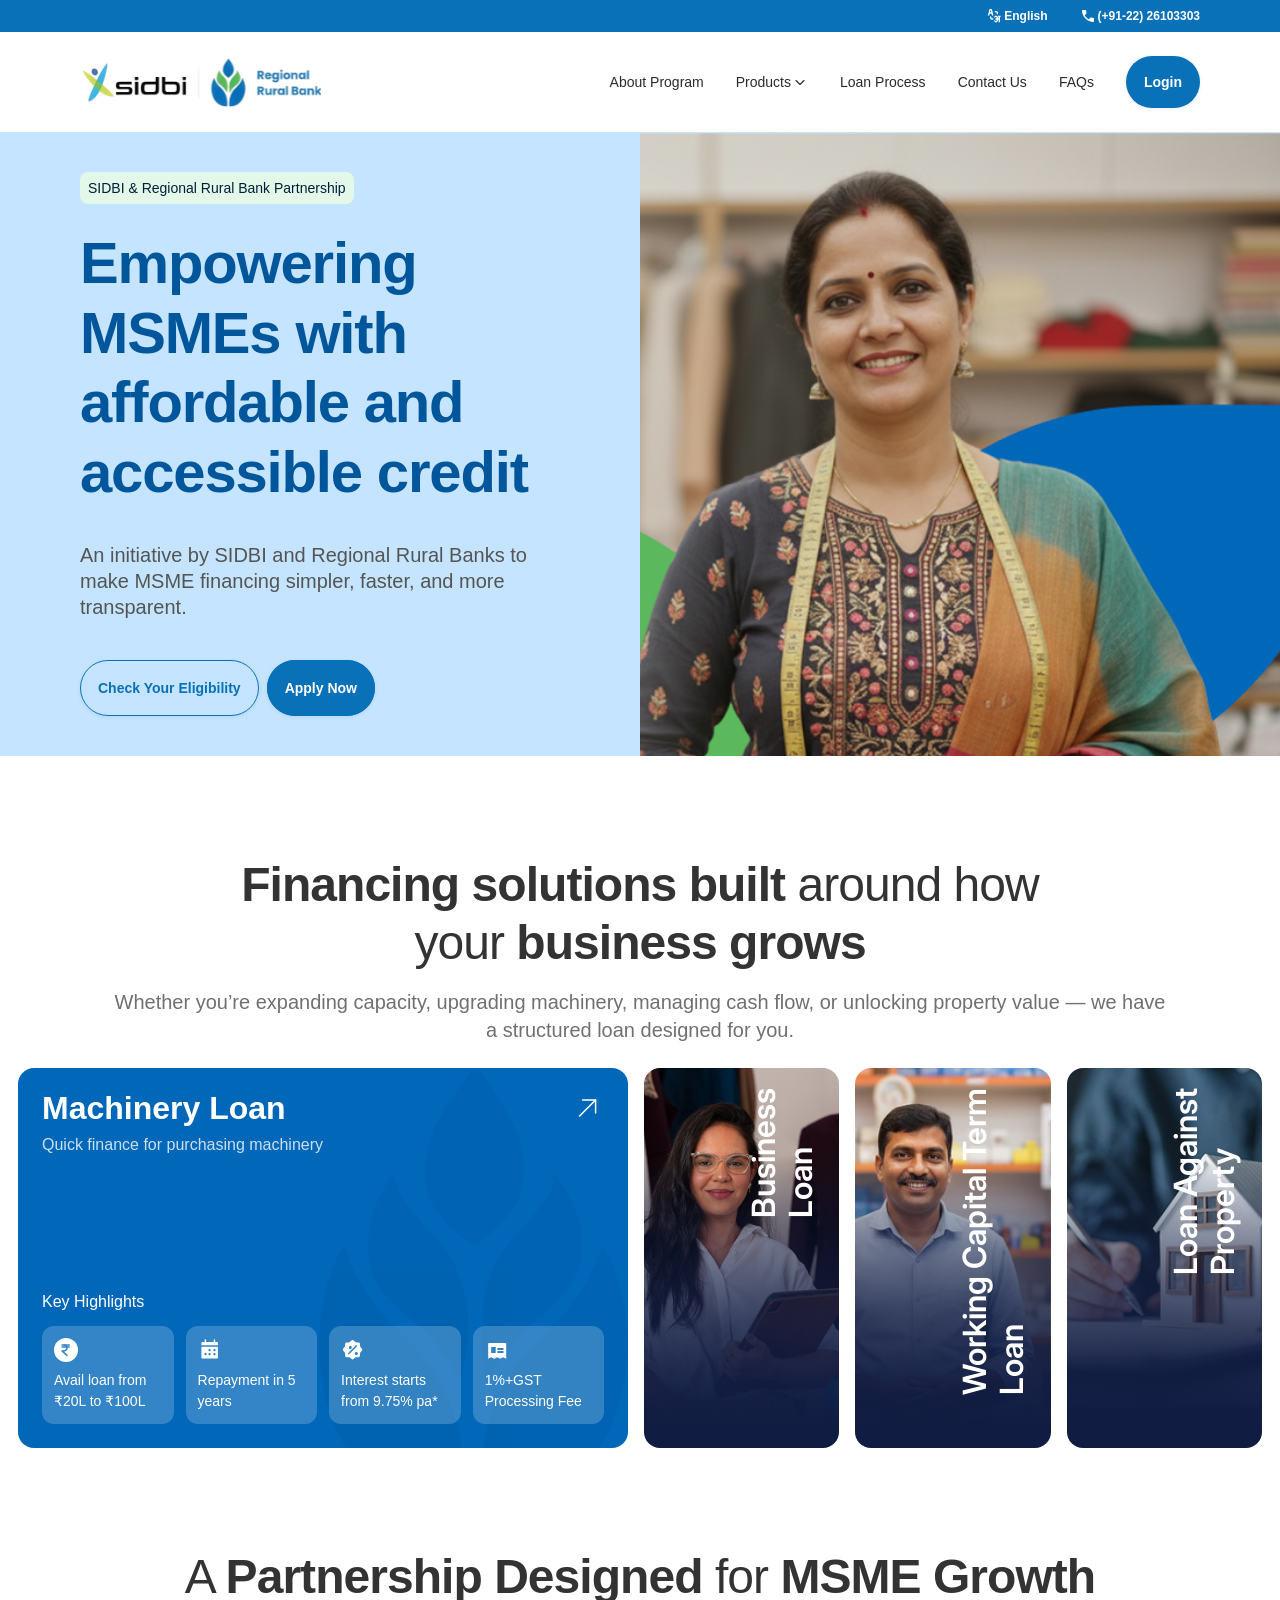
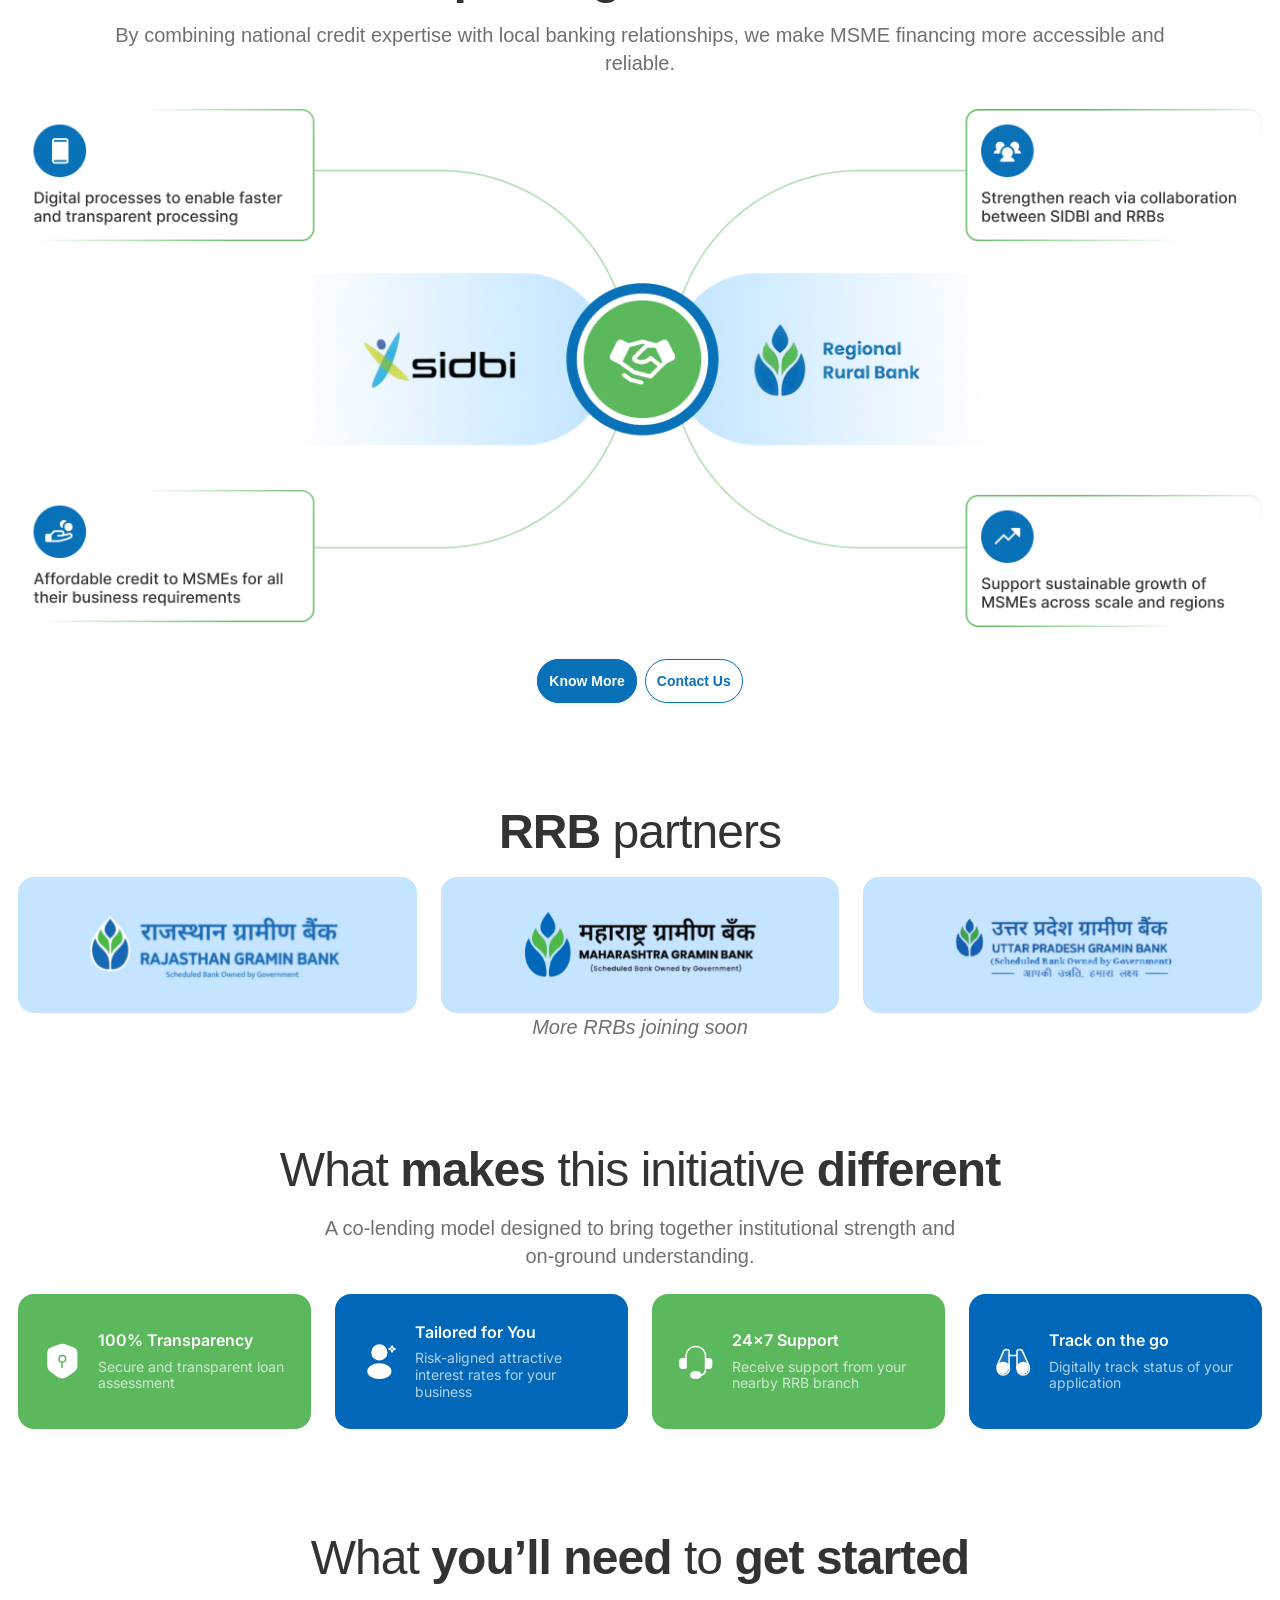
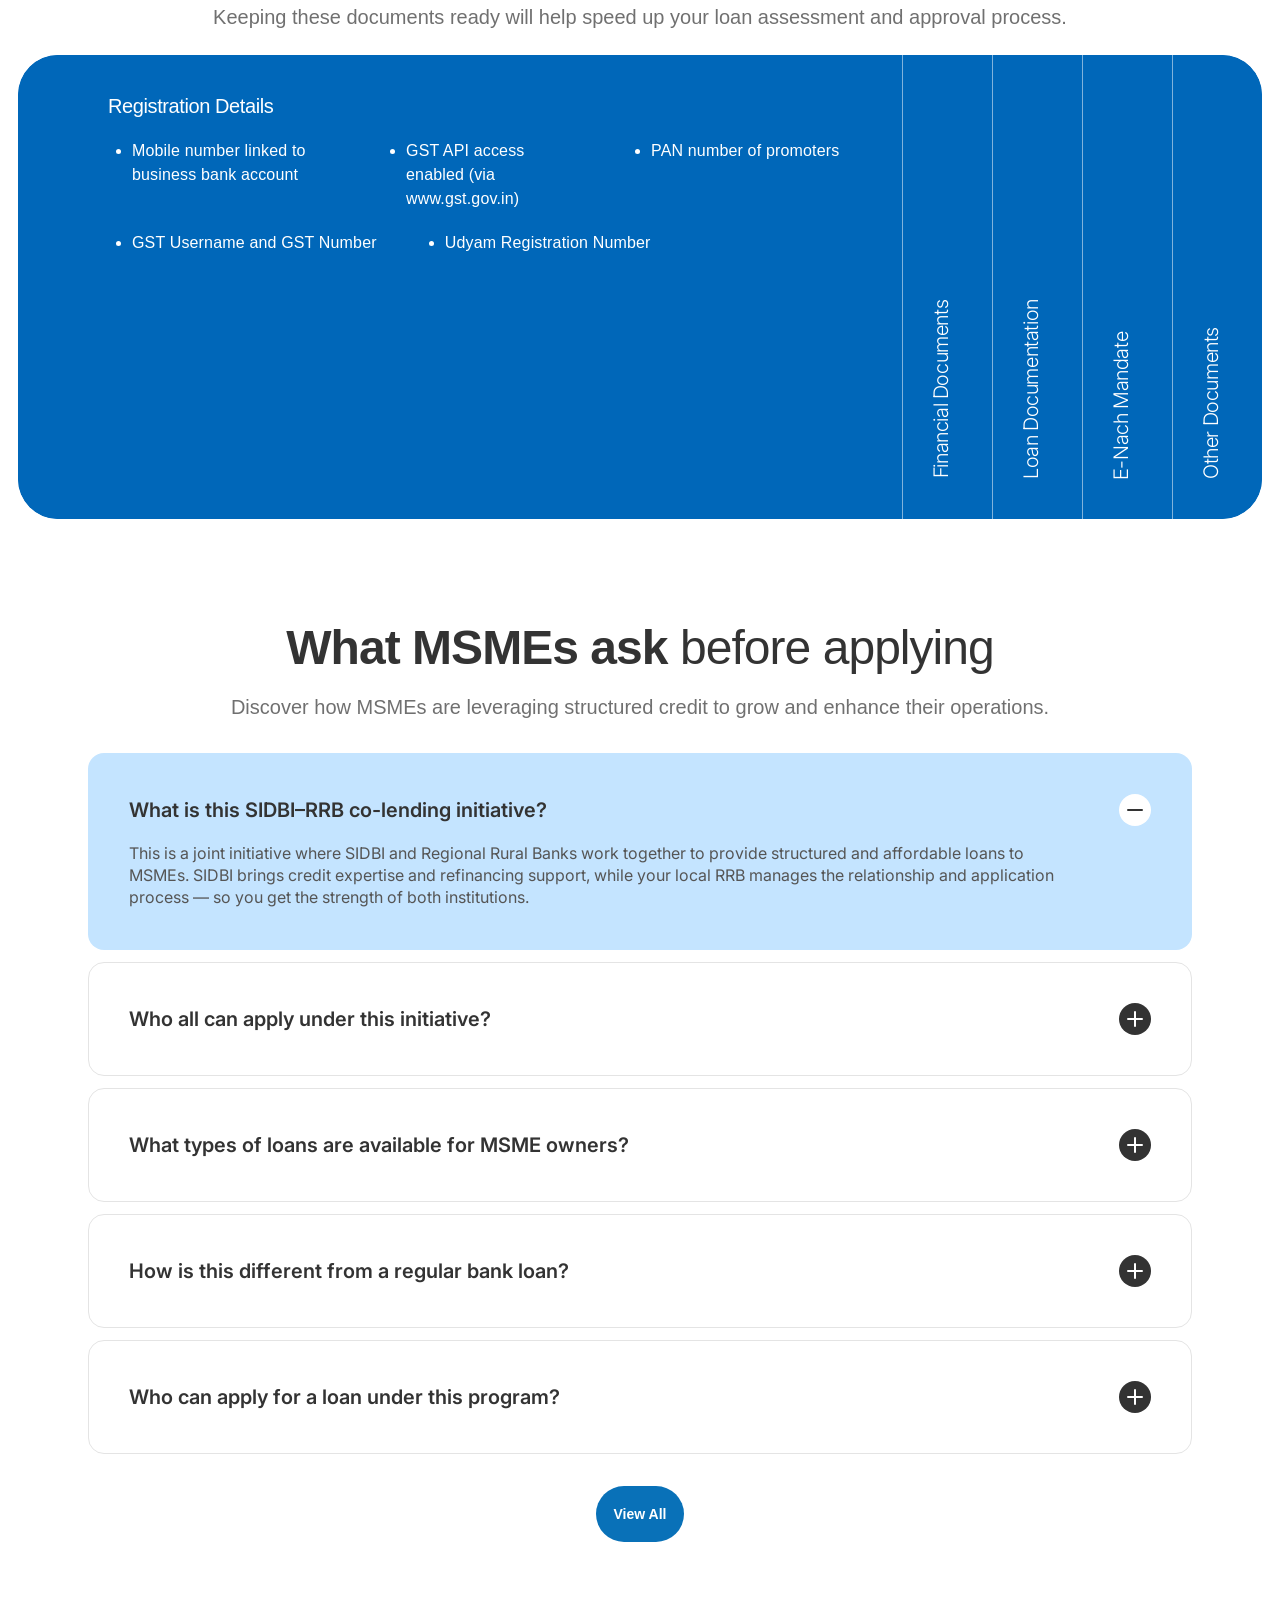
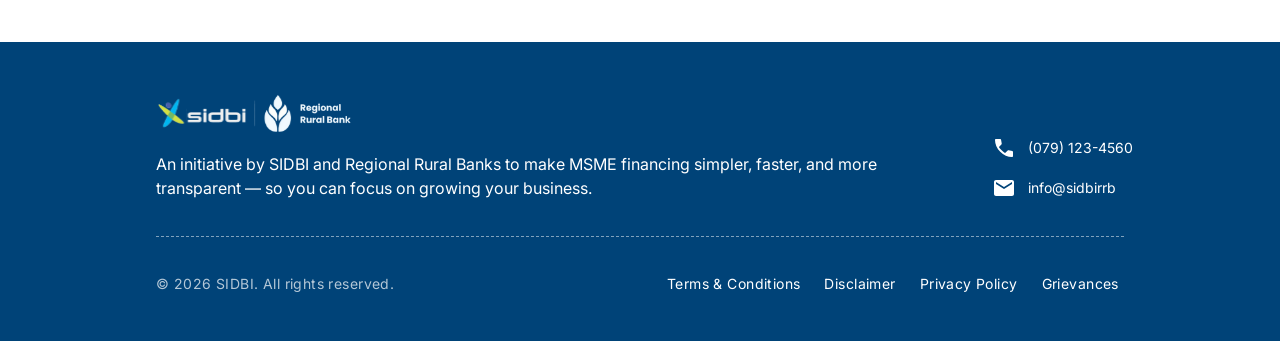
==== commit 7f8d2104: "ui changes" ====
--- a/index.html
+++ b/index.html
@@ -89,7 +89,8 @@
         </div>
 
         <div class="loan-products-grid">
-          <article class="loan-main-card" data-loan-link="./machine-loans.html" data-loan-title="Machinery Loan">
+          <article class="loan-main-card" data-loan-link="./machine-loans.html" data-loan-title="Machinery Loan"
+            data-loan-subtitle="Quick finance for purchasing machinery">
             <div class="loan-main-card-bg" aria-hidden="true"></div>
             <p class="loan-main-collapsed-label">Machinery <br />Loan</p>
             <div class="loan-main-card-content">
@@ -100,7 +101,7 @@
                     Machinery Loan</p>
                   <p
                     class="loan-main-subtitle font-[&#x27;Inter:Regular&#x27;,sans-serif] font-normal leading-[normal] text-[36px] text-white opacity-80 mt-[12px] max-w-[620px]">
-                    For buying equipment to grow or upgrade your business operations.
+                    Quick finance for purchasing machinery
                   </p>
                 </div>
                 <a href="./machine-loans.html" class="loan-main-route size-[32px] shrink-0 mt-[8px]" aria-label="Go to Machinery Loan page">
@@ -139,16 +140,20 @@
           </article>
 
           <article class="loan-side-card-new" data-loan-link="./business-loans.html" data-loan-title="Business Loan"
+            data-loan-subtitle="Quick business finance for purchasing light assets"
             style="background-image:linear-gradient(to bottom, rgba(16,28,66,0) 23.511%, #101c42 99.765%), url('./assets/images/business-loan.png');">
             <p>Business <br>Loan</p>
           </article>
 
-          <article class="loan-side-card-new" data-loan-link="./working-capital-term-loan.html" data-loan-title="Working Capital Loan"
+          <article class="loan-side-card-new" data-loan-link="./working-capital-term-loan.html"
+            data-loan-title="Working Capital Term Loan"
+            data-loan-subtitle="Quick working capital finance to MSMEs"
             style="background-image:linear-gradient(to bottom, rgba(16,28,66,0) 23.511%, #101c42 99.765%), url('./assets/images/working-loan.png');">
-            <p>Working Capital <br>Loan</p>
+            <p>Working Capital Term <br>Loan</p>
           </article>
 
           <article class="loan-side-card-new" data-loan-link="./loan-against-property.html" data-loan-title="Loan Against Property"
+            data-loan-subtitle="General purpose loan against immovable property"
             style="background-image:linear-gradient(to bottom, rgba(16,28,66,0) 23.511%, #101c42 99.765%), url('./assets/images/property-loan.png');">
             <p>Loan Against <br>Property</p>
           </article>
@@ -497,11 +502,16 @@
           var clone = mainContent.cloneNode(true);
           clone.classList.add("loan-main-card-content--clone");
 
-          // Update only the title to match hovered card title
+          // Title and subtitle from hovered card (data attributes)
           var titleNode = clone.querySelector(".loan-main-title");
           var hoveredTitleNode = card.querySelector("p");
           if (titleNode && hoveredTitleNode) {
             titleNode.textContent = card.getAttribute("data-loan-title") || hoveredTitleNode.textContent.replace(/\s+/g, " ").trim();
+          }
+          var subtitleNode = clone.querySelector(".loan-main-subtitle");
+          var sub = card.getAttribute("data-loan-subtitle");
+          if (subtitleNode && sub) {
+            subtitleNode.textContent = sub;
           }
 
           var routeLink = clone.querySelector(".loan-main-route");
--- a/assets/index.css
+++ b/assets/index.css
@@ -1625,6 +1625,10 @@
         min-height: 538px
     }
 
+    .min-h-\[480px\] {
+        min-height: 480px
+    }
+
     .min-h-px {
         min-height: 1px
     }
@@ -2023,6 +2027,9 @@
 
     .max-w-\[1440px\] {
         max-width: 1440px
+    }
+    .max-w-\[1066px\] {
+        max-width: 1066px
     }
 
     .max-w-\[559px\] {
@@ -3059,6 +3066,14 @@
 
     .pl-8 {
         padding-left: calc(var(--spacing)*8)
+    }
+
+    .pl-\[80px\] {
+        padding-left: 80px;
+    }
+
+    .pr-\[36px\] {
+        padding-right: 36px;
     }
 
     .text-center {
@@ -6443,12 +6458,6 @@
     white-space: nowrap;
 }
 
-.site-footer-credit {
-    display: flex;
-    align-items: center;
-    gap: 9.018px;
-}
-
 .about-mission-section {
     width: 100%;
     margin-top: 100px;
@@ -6938,6 +6947,10 @@
 
     .hero-media {
         height: 360px;
+    }
+
+    .hero-split--bg-right {
+        background-position: left center !important;
     }
 }
 
@@ -7268,6 +7281,80 @@
     transform: translateY(0);
 }
 
+/* Business loans: Figma 3×2 “Why choose” feature grid */
+.business-why-figma-grid {
+    display: grid;
+    gap: 24px;
+    grid-template-columns: repeat(3, minmax(0, 1fr));
+}
+
+.business-why-figma-card {
+    align-items: flex-end;
+    background-position: center;
+    background-repeat: no-repeat;
+    background-size: cover;
+    border-radius: 18px;
+    display: flex;
+    min-height: 400px;
+    overflow: hidden;
+    padding: 22px 20px;
+    position: relative;
+    transition: transform 0.28s ease, box-shadow 0.28s ease;
+}
+
+.business-why-figma-card-copy {
+    position: relative;
+    width: 100%;
+    z-index: 1;
+}
+
+.business-why-figma-card-title {
+    color: #fff;
+    font-family: Inter, sans-serif;
+    font-size: 24px;
+    font-weight: 700;
+    line-height: 1.2;
+    margin: 0 0 8px;
+}
+
+.business-why-figma-card-text {
+    color: #fff;
+    font-family: Inter, sans-serif;
+    font-size: 20px;
+    font-weight: 500;
+    line-height: 1.35;
+    margin: 0;
+    opacity: 0.95;
+}
+
+.business-why-figma-card-text strong {
+    font-weight: 700;
+}
+
+/* Machine loans: first row 3 cards, second row 2 cards centered */
+.machine-why-figma-grid {
+    display: flex;
+    flex-direction: column;
+    gap: 24px;
+    width: 100%;
+}
+
+.machine-why-figma-row {
+    display: grid;
+    gap: 24px;
+}
+
+.machine-why-figma-row--3 {
+    grid-template-columns: repeat(3, minmax(0, 1fr));
+}
+
+.machine-why-figma-row--2 {
+    grid-template-columns: repeat(2, minmax(0, 1fr));
+    margin-inline: auto;
+    max-width: calc((100% - 48px) * 2 / 3 + 24px);
+    width: 100%;
+}
+
 @media (max-width: 1200px) {
     .business-design-grid {
         grid-template-columns: repeat(3, minmax(0, 1fr));
@@ -7277,6 +7364,22 @@
         min-height: 280px;
     }
 
+    .business-why-figma-grid {
+        gap: 20px;
+        grid-template-columns: repeat(2, minmax(0, 1fr));
+    }
+
+    .business-why-figma-card {
+        min-height: 340px;
+    }
+
+    .machine-why-figma-row--3 {
+        grid-template-columns: repeat(2, minmax(0, 1fr));
+    }
+
+    .machine-why-figma-row--2 {
+        max-width: 100%;
+    }
 }
 
 @media (max-width: 768px) {
@@ -7297,8 +7400,40 @@
     .business-design-card-title {
         font-size: 14px;
     }
-    .business-design-card-subcopy{
+
+    .business-design-card-subcopy {
         font-size: 12px;
+    }
+
+    .business-why-figma-grid {
+        gap: 14px;
+        grid-template-columns: 1fr;
+    }
+
+    .business-why-figma-card {
+        min-height: 300px;
+        padding: 18px 16px;
+    }
+
+    .business-why-figma-card-title {
+        font-size: 20px;
+    }
+
+    .business-why-figma-card-text {
+        font-size: 16px;
+    }
+
+    .machine-why-figma-grid {
+        gap: 16px;
+    }
+
+    .machine-why-figma-row {
+        gap: 16px;
+    }
+
+    .machine-why-figma-row--3,
+    .machine-why-figma-row--2 {
+        grid-template-columns: 1fr;
     }
 }
 
@@ -7978,7 +8113,8 @@
     /* match main card color */
     background-image: none !important;
     display: block;
-    padding: 24px;
+    /* Inner .loan-main-card-content already has 24px padding (matches .loan-main-card) */
+    padding: 0;
 }
 
 .loan-side-card-new.side-expanded>p {
@@ -8315,6 +8451,53 @@
     margin-top: 16px;
 }
 
+.contact-form-field {
+    display: flex;
+    flex-direction: column;
+    gap: 4px;
+    min-width: 0;
+}
+
+.contact-form-field--full {
+    grid-column: span 2;
+}
+
+.contact-field-error {
+    color: #c62828;
+    font-family: Inter, sans-serif;
+    font-size: 12px;
+    line-height: 1.3;
+    min-height: 1em;
+}
+
+.contact-form-grid input.contact-input--error,
+.contact-form-grid textarea.contact-input--error {
+    background: #fff8f8;
+    border-color: #c62828;
+}
+
+.contact-form-actions {
+    grid-column: span 2;
+    margin-top: 4px;
+}
+
+.contact-toast {
+    background: #2d3137;
+    border-radius: 999px;
+    bottom: 24px;
+    box-shadow: 0 8px 24px rgba(0, 0, 0, 0.2);
+    color: #fff;
+    font-family: Inter, sans-serif;
+    font-size: 14px;
+    left: 50%;
+    max-width: calc(100vw - 32px);
+    padding: 12px 20px;
+    position: fixed;
+    text-align: center;
+    transform: translateX(-50%);
+    z-index: 9999;
+}
+
 .contact-form-grid input,
 .contact-form-grid textarea {
     background: #f9f9f9;
@@ -8329,7 +8512,6 @@
 }
 
 .contact-form-grid textarea {
-    grid-column: span 2;
     resize: vertical;
 }
 
@@ -8376,7 +8558,11 @@
         grid-template-columns: 1fr;
     }
 
-    .contact-form-grid textarea {
+    .contact-form-field--full {
+        grid-column: span 1;
+    }
+
+    .contact-form-actions {
         grid-column: span 1;
     }
 
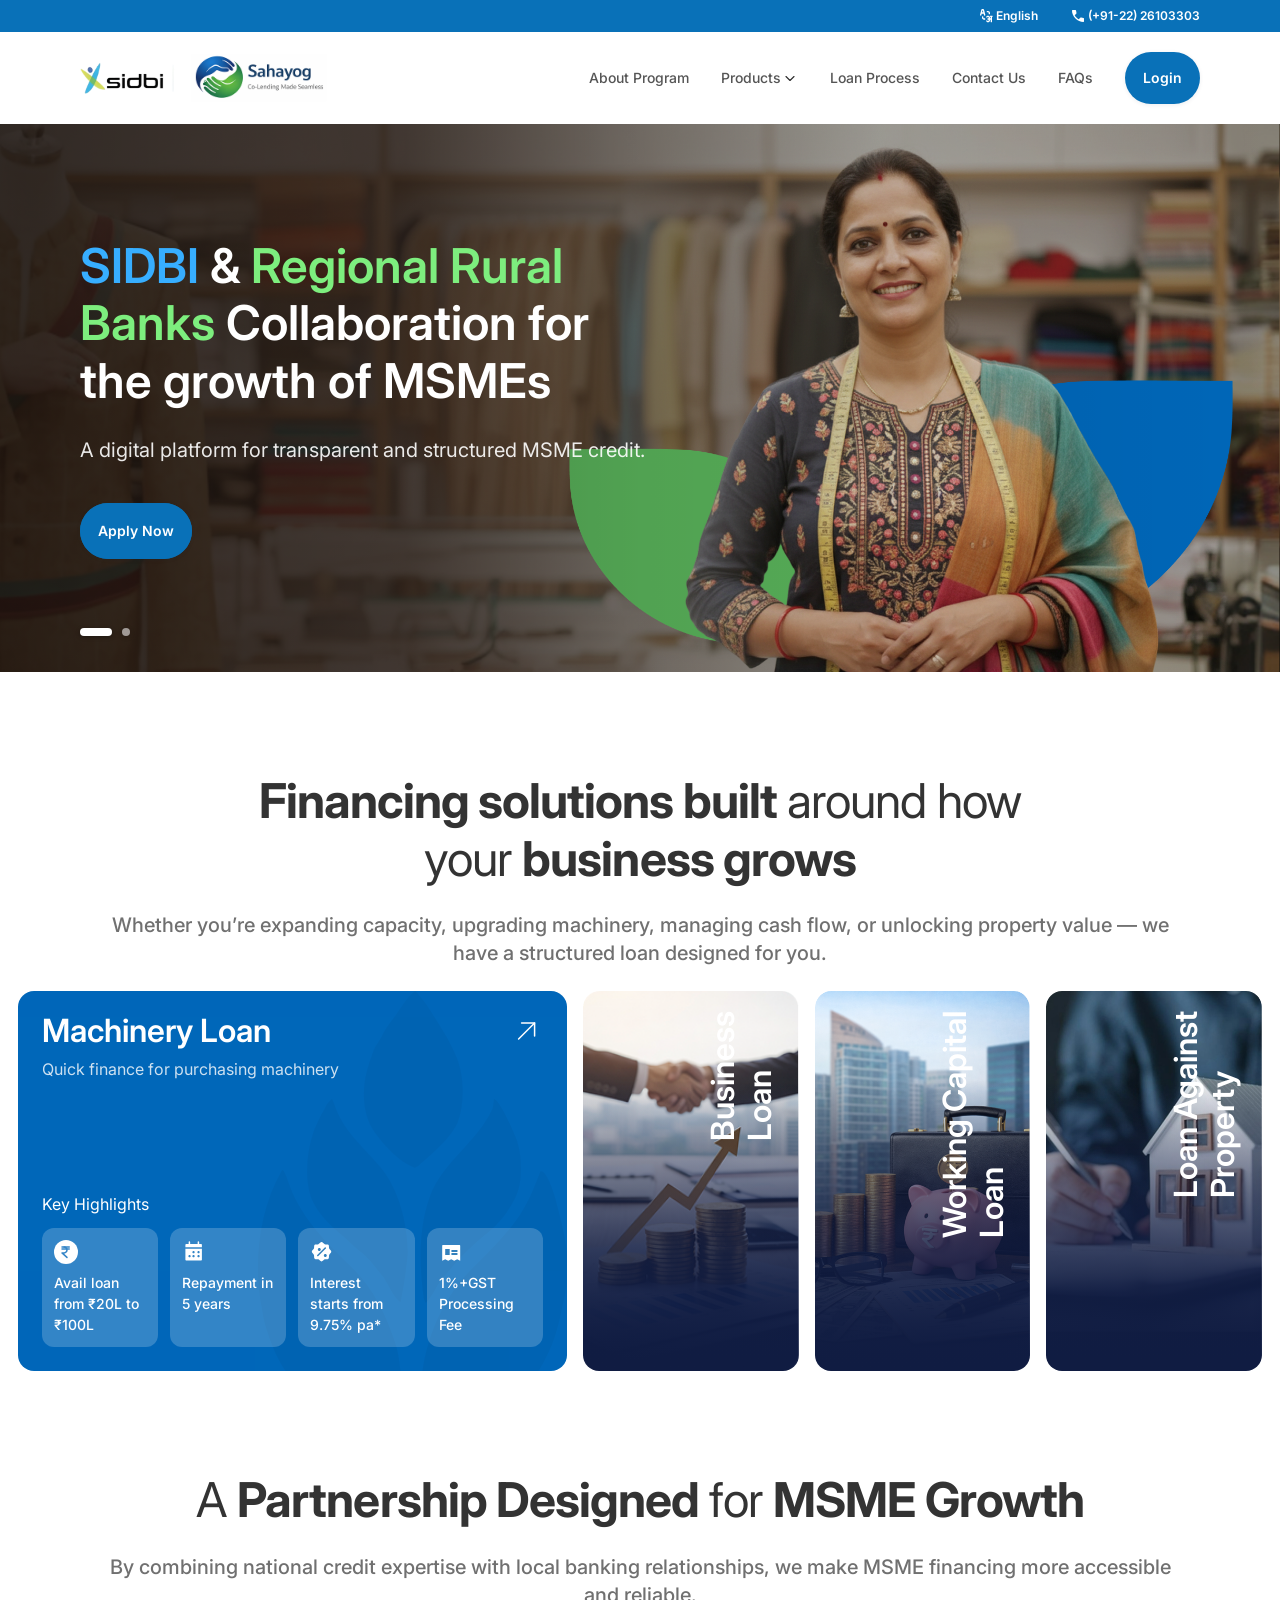
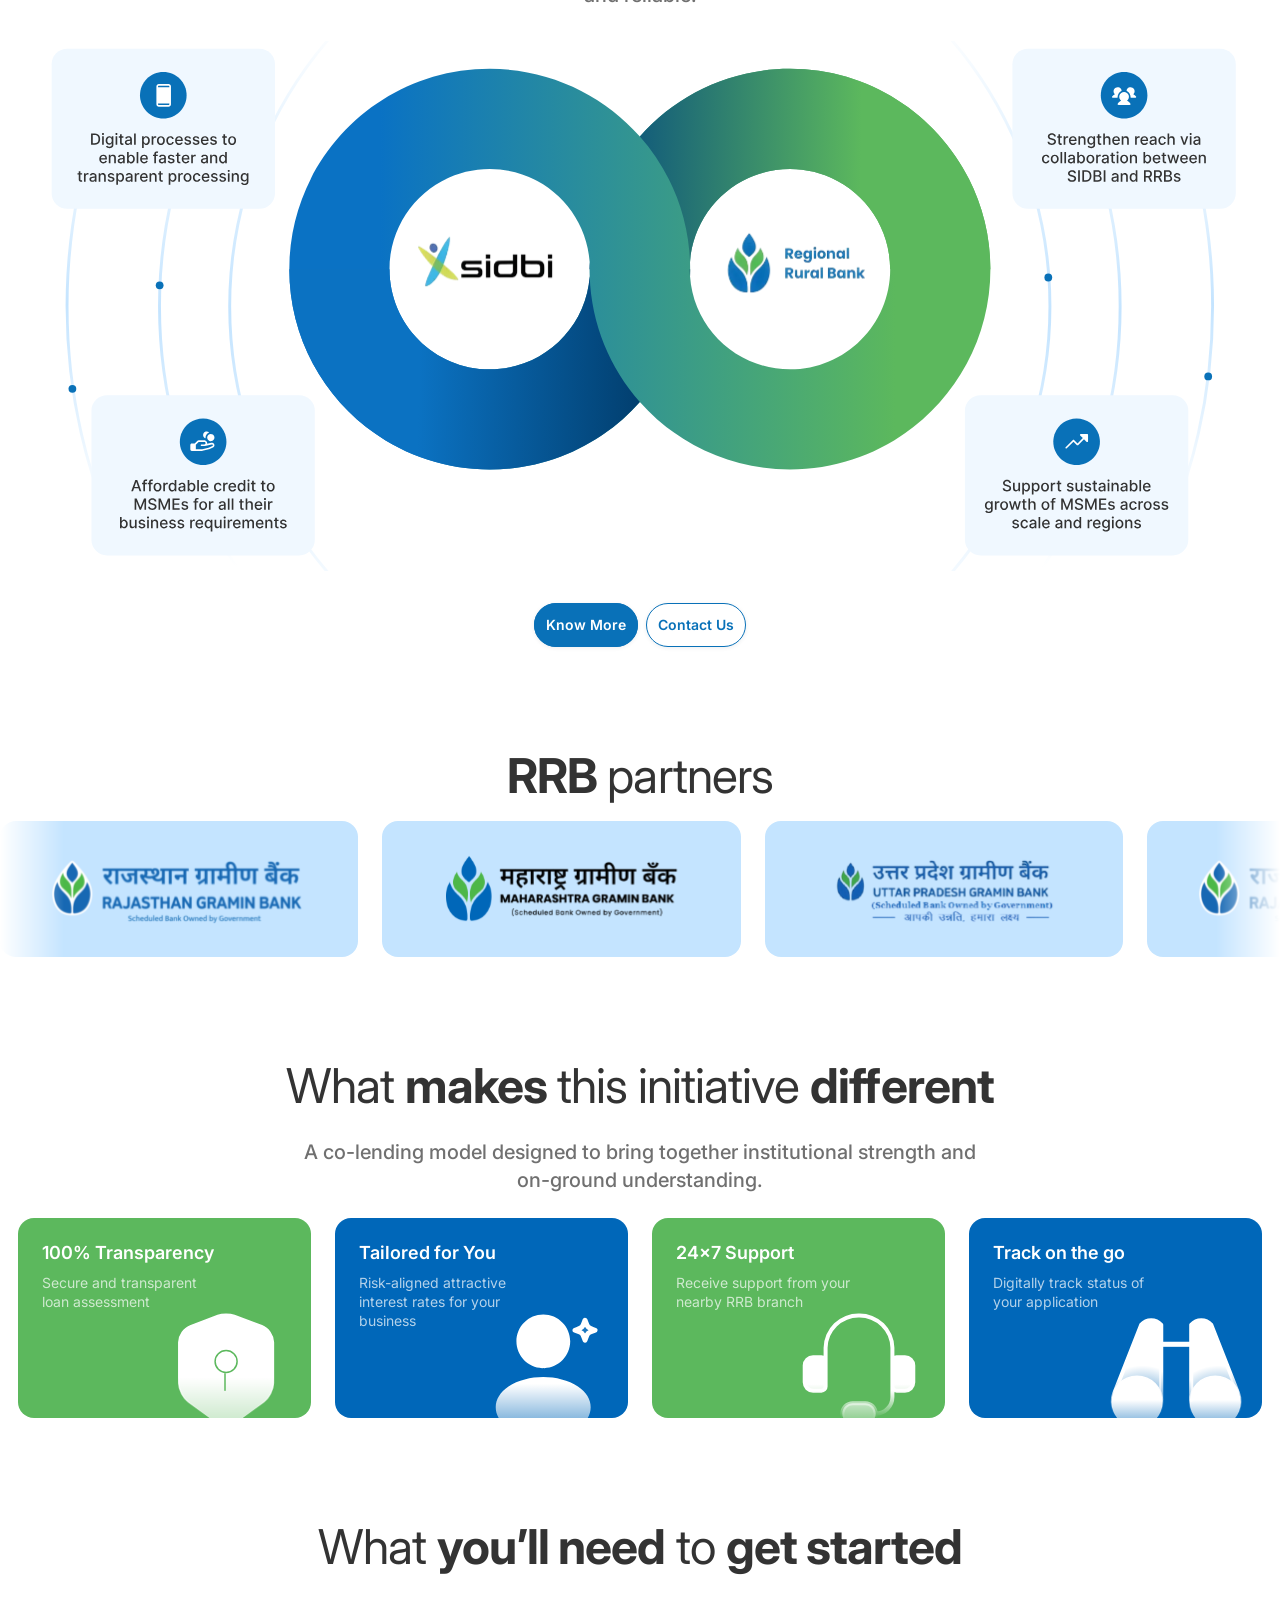
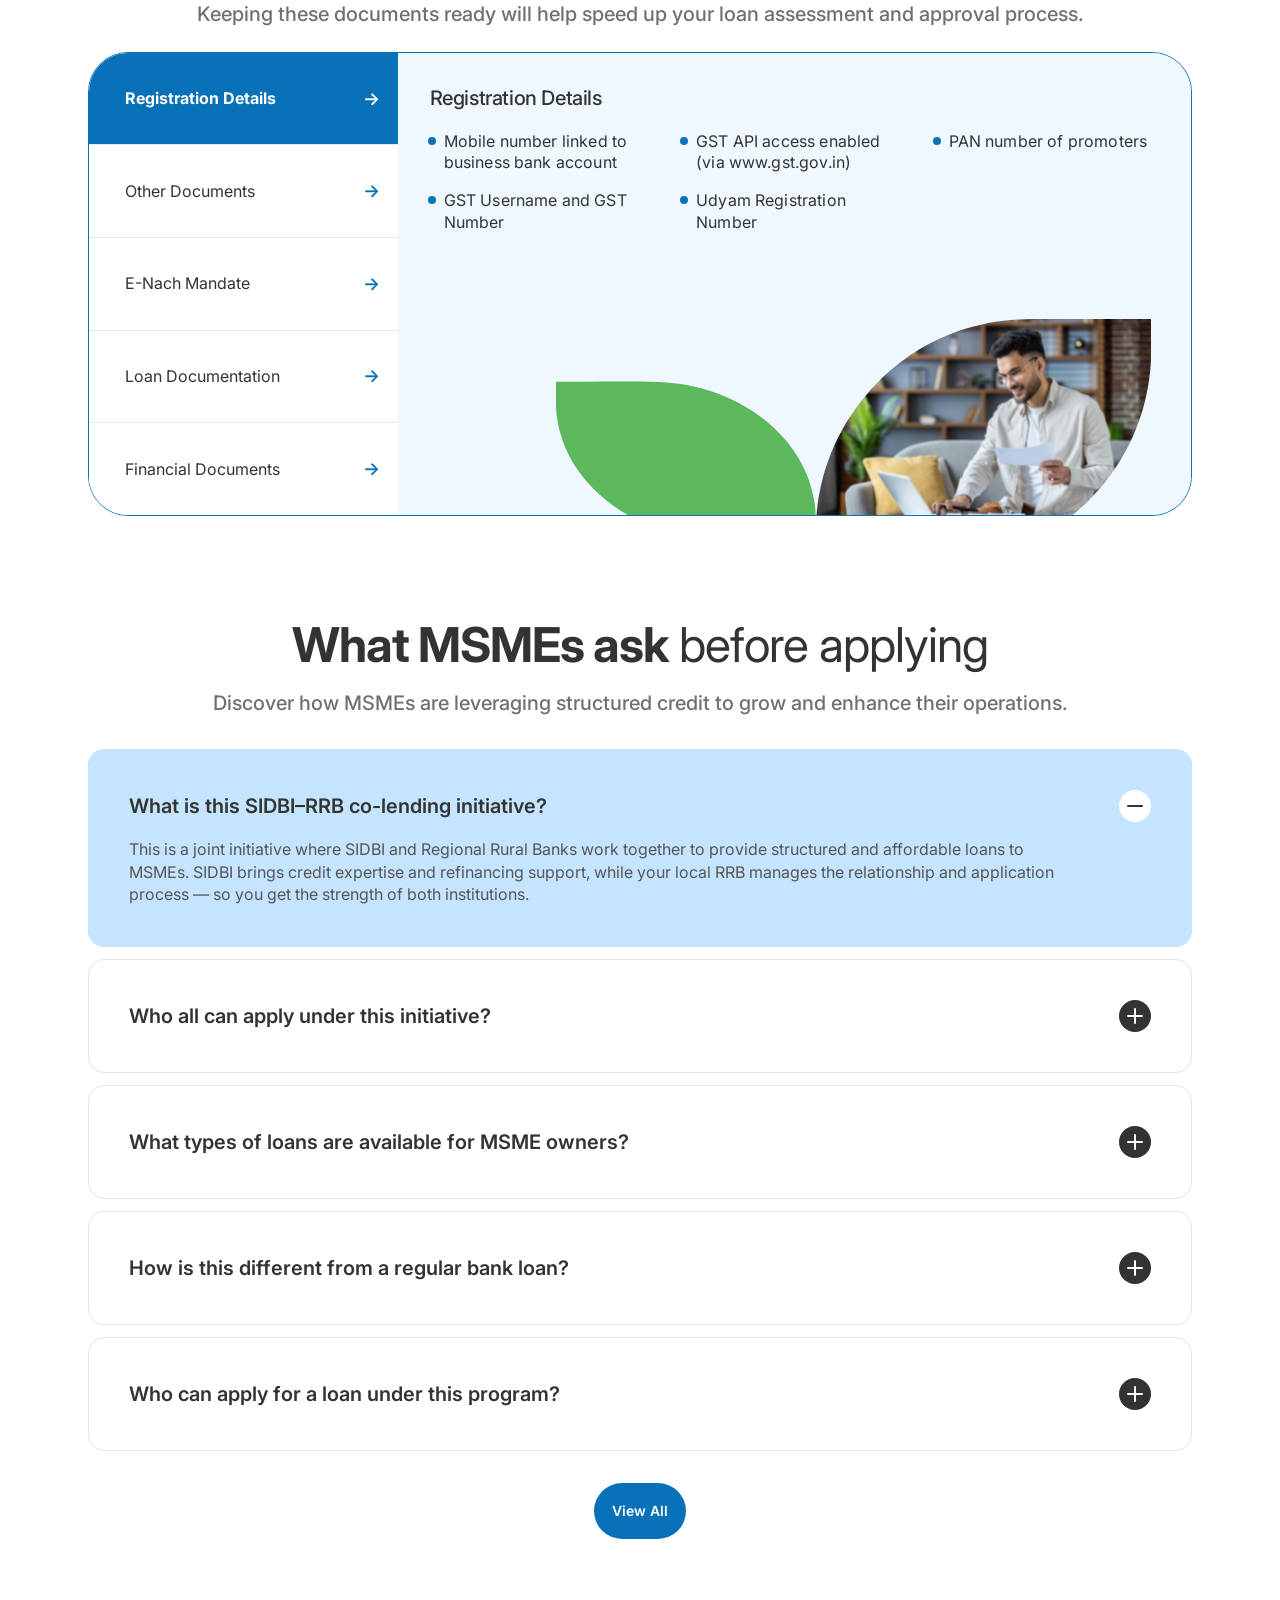
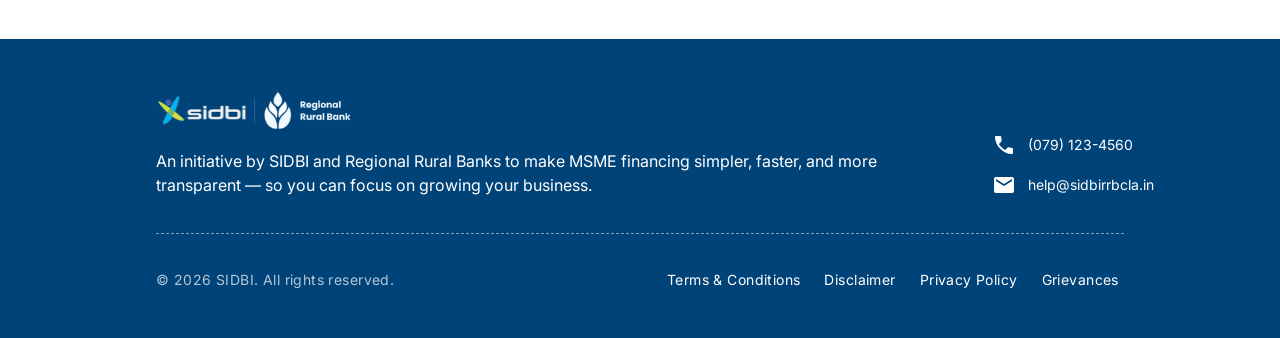
==== commit 2c57b8e5: "updated new changes in home page" ====
--- a/index.html
+++ b/index.html
@@ -7,6 +7,7 @@
   <title>SIDBI & RRB Partnership</title>
   <link rel="stylesheet" href="./assets/index.css" />
   <script src="./assets/common-layout.js" defer></script>
+  <script src="./assets/home-hero-carousel.js" defer></script>
 </head>
 
 <body>
@@ -17,64 +18,129 @@
       
 
       <div class="w-full">
-        <div class="bg-[#c4e4ff] content-stretch flex items-end overflow-hidden w-full min-h-[538px] hero-split">
-          <div class="content-stretch flex flex-col gap-[40px] items-start px-[80px] py-[40px] min-w-0 w-1/2 hero-copy">
-            <div class="content-stretch flex flex-col gap-[24px] items-start relative shrink-0 w-full">
+        <section
+          class="hero-carousel relative w-full"
+          data-hero-carousel
+          aria-roledescription="carousel"
+          aria-label="Homepage highlights">
+          <div class="hero-carousel-viewport relative w-full min-h-[548px]">
+            <div class="hero-carousel-slides relative w-full min-h-[548px]">
               <div
-                class="bg-[#e3f8e8] content-stretch flex flex-col items-center justify-center p-[8px] relative rounded-[8px] shrink-0">
-                <div class="content-stretch flex items-center relative shrink-0">
-                  <p
-                    class="font-[&#x27;Inter:Medium&#x27;,sans-serif] font-medium leading-[normal] not-italic relative shrink-0 text-[#002039] text-[14px] whitespace-nowrap">
-                    SIDBI &amp; Regional Rural Bank Partnership</p>
+                id="hero-slide-0"
+                class="hero-carousel-slide hero-carousel-slide--active absolute inset-0 content-stretch flex items-end overflow-hidden w-full min-h-[548px] hero-split hero-split--bg-right"
+                style="background-image: url('./assets/new-image/index-banner-1.png'); background-size: cover; background-position: right; background-repeat: no-repeat;"
+                data-hero-slide="0"
+                role="group"
+                aria-roledescription="slide"
+                aria-label="1 of 2"
+                aria-hidden="false">
+                <div
+                  class="absolute inset-0 pointer-events-none"
+                  style="background: linear-gradient(to right, rgba(0,0,0,0.4), rgba(0,0,0,0.12), transparent);"
+                  aria-hidden="true"></div>
+                <div
+                  class="relative z-[1] content-stretch flex flex-col gap-[40px] items-start pl-[80px] py-[40px] min-w-0 w-51/100 hero-copy justify-center">
+                  <div class="content-stretch flex flex-col gap-[24px] items-start relative shrink-0 w-full">
+                    <div class="content-stretch flex flex-col gap-[28px] items-start not-italic relative shrink-0 w-full">
+                      <p
+                        class="hero-title font-['Inter:Semi_Bold',sans-serif] font-semibold leading-[1.2] relative shrink-0 text-white text-[48px] w-full">
+                        <span class="text-[#37AEFF]">SIDBI</span> & <span class="text-[#7DEE7E]">Regional Rural Banks</span> Collaboration for the growth of MSMEs
+                      </p>
+                      <p
+                        class="hero-subtitle font-['Inter'] opacity-90 font-normal leading-[1.3] min-w-full relative shrink-0 text-white text-[20px] w-[min-content]">
+                        A digital platform for transparent and structured MSME credit.
+                      </p>
+                    </div>
+                  </div>
+                  <div class="content-stretch flex gap-[8px] items-start justify-start relative shrink-0 hero-actions">
+                    <a href="#"
+                      class="bg-[#0971b8] content-stretch flex gap-[3px] items-center justify-center p-[18px] relative rounded-[100px] shrink-0">
+                      <span aria-hidden="true"
+                        class="absolute border border-[#0971b8] border-solid inset-0 pointer-events-none rounded-[100px] shadow-[0px_1px_4px_0px_rgba(25,33,61,0.08)]"></span>
+                      <span
+                        class="font-['Inter:Semi_Bold',sans-serif] font-semibold leading-[20px] not-italic relative shrink-0 text-[14px] text-center text-white whitespace-nowrap">
+                        Apply Now
+                      </span>
+                    </a>
+                  </div>
                 </div>
               </div>
-              <div class="content-stretch flex flex-col gap-[36px] items-start not-italic relative shrink-0 w-full">
-                <p
-                  class="hero-title font-[&#x27;Inter:Semi_Bold&#x27;,sans-serif] font-semibold leading-[1.2] relative shrink-0 text-[#00569b] text-[58px] tracking-[-1.16px] w-full">
-                  Empowering MSMEs with affordable and accessible credit</p>
-                <p
-                  class="hero-subtitle font-[&#x27;Inter:Regular&#x27;,sans-serif] font-normal leading-[1.3] min-w-full relative shrink-0 text-[#555] text-[20px] w-[min-content]">
-                  An initiative by SIDBI and Regional Rural Banks to make MSME financing simpler, faster, and more
-                  transparent.</p>
+
+              <div
+                id="hero-slide-1"
+                class="hero-carousel-slide absolute inset-0 content-stretch flex items-end overflow-hidden w-full min-h-[548px] hero-split hero-split--bg-right"
+                style="background-image: url('./assets/new-image/index-banner-2.png'); background-size: cover; background-position: right; background-repeat: no-repeat;"
+                data-hero-slide="1"
+                role="group"
+                aria-roledescription="slide"
+                aria-label="2 of 2"
+                aria-hidden="true">
+                <div
+                  class="absolute inset-0 pointer-events-none"
+                  style="background: linear-gradient(to right, rgba(0,0,0,0.4), rgba(0,0,0,0.12), transparent);"
+                  aria-hidden="true"></div>
+                <div
+                  class="relative z-[1] content-stretch flex flex-col gap-[40px] items-start pl-[80px] py-[40px] min-w-0 w-51/100 hero-copy justify-center">
+                  <div class="content-stretch flex flex-col gap-[24px] items-start relative shrink-0 w-full">
+                    <div class="content-stretch flex flex-col gap-[28px] items-start not-italic relative shrink-0 w-full">
+                      <p
+                        class="hero-title font-['Inter:Semi_Bold',sans-serif] font-semibold leading-[1.2] relative shrink-0 text-white text-[48px] w-full">Flexible funding options customized for your business needs.
+                      </p>
+                      <p
+                        class="hero-subtitle font-['Inter'] opacity-90 font-normal leading-[1.3] min-w-full relative shrink-0 text-white text-[20px] w-[min-content]">
+                        A structured business finance designed to help MSMEs to invest in assets and manage business needs.
+                      </p>
+                    </div>
+                  </div>
+                  <div class="content-stretch flex gap-[8px] items-start justify-start relative shrink-0 hero-actions">
+                    <a href="#"
+                      class="bg-[#0971b8] content-stretch flex gap-[3px] items-center justify-center p-[18px] relative rounded-[100px] shrink-0">
+                      <span aria-hidden="true"
+                        class="absolute border border-[#0971b8] border-solid inset-0 pointer-events-none rounded-[100px] shadow-[0px_1px_4px_0px_rgba(25,33,61,0.08)]"></span>
+                      <span
+                        class="font-['Inter:Semi_Bold',sans-serif] font-semibold leading-[20px] not-italic relative shrink-0 text-[14px] text-center text-white whitespace-nowrap">
+                        Apply Now
+                      </span>
+                    </a>
+                  </div>
+                </div>
               </div>
             </div>
-            <div class="content-stretch flex gap-[8px] items-start justify-start relative shrink-0 hero-actions"
-              data-name="Button Row">
-              <div
-                class="content-stretch flex gap-[3px] items-center justify-center p-[18px] relative rounded-[100px] shrink-0"
-                data-name="Primary Button">
-                <div aria-hidden="true"
-                  class="absolute border border-[#0971b8] border-solid inset-0 pointer-events-none rounded-[100px] shadow-[0px_1px_4px_0px_rgba(25,33,61,0.08)]">
-                </div>
-                <p
-                  class="font-[&#x27;Inter:Semi_Bold&#x27;,sans-serif] font-semibold leading-[20px] not-italic relative shrink-0 text-[#0971b8] text-[14px] text-center whitespace-nowrap">
-                  Check Your Eligibility</p>
-              </div>
-              <div
-                class="bg-[#0971b8] content-stretch flex gap-[3px] items-center justify-center p-[18px] relative rounded-[100px] shrink-0"
-                data-name="Primary Button">
-                <div aria-hidden="true"
-                  class="absolute border border-[#0971b8] border-solid inset-0 pointer-events-none rounded-[100px] shadow-[0px_1px_4px_0px_rgba(25,33,61,0.08)]">
-                </div>
-                <p
-                  class="font-[&#x27;Inter:Semi_Bold&#x27;,sans-serif] font-semibold leading-[20px] not-italic relative shrink-0 text-[14px] text-center text-white whitespace-nowrap">
-                  Apply Now</p>
-              </div>
+
+            <div
+              class="hero-carousel-nav"
+              role="tablist"
+              aria-label="Hero banner slides">
+              <button
+                type="button"
+                class="hero-carousel-indicator is-active"
+                id="hero-tab-0"
+                role="tab"
+                aria-selected="true"
+                aria-controls="hero-slide-0"
+                tabindex="0"
+                data-hero-tab="0">
+                <span class="sr-only">Slide 1</span>
+              </button>
+              <button
+                type="button"
+                class="hero-carousel-indicator"
+                id="hero-tab-1"
+                role="tab"
+                aria-selected="false"
+                aria-controls="hero-slide-1"
+                tabindex="-1"
+                data-hero-tab="1">
+                <span class="sr-only">Slide 2</span>
+              </button>
             </div>
           </div>
-
-          <div class="relative min-w-0 w-1/2 hero-media" data-name="image 146">
-            <div class="absolute inset-0 overflow-hidden pointer-events-none">
-              <img alt="" class="absolute inset-0 h-full w-full object-cover object-center hero-image"
-                src="./assets/images/hero-banner.png" />
-            </div>
-          </div>
-        </div>
+        </section>
       </div>
     </div>
     <div class="w-full mt-[100px]">
       <div class="w-full max-w-[1440px] px-[18px] mx-auto flex flex-col gap-[24px]">
-        <div class="flex flex-col gap-[16px] items-center text-center not-italic">
+        <div class="flex flex-col gap-[24px] items-center text-center not-italic">
           <p
             class="font-[&#x27;Inter:Semi_Bold&#x27;,sans-serif] font-semibold leading-[1.2] text-[#333] text-[48px] tracking-[-0.96px] max-w-[1066px]">
             <span class="font-[&#x27;Inter:Bold&#x27;,sans-serif] font-bold">Financing solutions built</span>
@@ -90,7 +156,8 @@
 
         <div class="loan-products-grid">
           <article class="loan-main-card" data-loan-link="./machine-loans.html" data-loan-title="Machinery Loan"
-            data-loan-subtitle="Quick finance for purchasing machinery">
+            data-loan-subtitle="Quick finance for purchasing machinery"
+            data-loan-avail="Avail loan from ₹20L to ₹100L">
             <div class="loan-main-card-bg" aria-hidden="true"></div>
             <p class="loan-main-collapsed-label">Machinery <br />Loan</p>
             <div class="loan-main-card-content">
@@ -141,6 +208,7 @@
 
           <article class="loan-side-card-new" data-loan-link="./business-loans.html" data-loan-title="Business Loan"
             data-loan-subtitle="Quick business finance for purchasing light assets"
+            data-loan-avail="Avail loan from ₹10L to ₹50L"
             style="background-image:linear-gradient(to bottom, rgba(16,28,66,0) 23.511%, #101c42 99.765%), url('./assets/images/business-loan.png');">
             <p>Business <br>Loan</p>
           </article>
@@ -148,12 +216,14 @@
           <article class="loan-side-card-new" data-loan-link="./working-capital-term-loan.html"
             data-loan-title="Working Capital Term Loan"
             data-loan-subtitle="Quick working capital finance to MSMEs"
+            data-loan-avail="Avail loan from ₹10L to ₹100L"
             style="background-image:linear-gradient(to bottom, rgba(16,28,66,0) 23.511%, #101c42 99.765%), url('./assets/images/working-loan.png');">
-            <p>Working Capital Term <br>Loan</p>
+            <p>Working Capital <br>Loan</p>
           </article>
 
           <article class="loan-side-card-new" data-loan-link="./loan-against-property.html" data-loan-title="Loan Against Property"
             data-loan-subtitle="General purpose loan against immovable property"
+            data-loan-avail="Avail loan from ₹20L to ₹200L"
             style="background-image:linear-gradient(to bottom, rgba(16,28,66,0) 23.511%, #101c42 99.765%), url('./assets/images/property-loan.png');">
             <p>Loan Against <br>Property</p>
           </article>
@@ -162,7 +232,7 @@
     </div>
     <div class="w-full mt-[100px]">
       <div class="w-full max-w-[1440px] px-[18px] mx-auto flex flex-col gap-[32px] items-center">
-        <div class="flex flex-col gap-[16px] items-center text-center not-italic w-full">
+        <div class="flex flex-col gap-[24px] items-center text-center not-italic w-full">
           <p
             class="font-[&#x27;Inter:Semi_Bold&#x27;,sans-serif] font-semibold leading-[1.2] text-[#333] text-[48px] tracking-[-0.96px] max-w-[1066px]">
             <span class="font-[&#x27;Inter:Regular&#x27;,sans-serif] font-normal">A </span>
@@ -176,31 +246,34 @@
             accessible and reliable.
           </p>
         </div>
-        <img src="./assets/images/partnership-sec.png" alt="MSME Growth" class="w-full h-full object-cover">
+        <img src="./assets/images/partnership-sec.svg" alt="MSME Growth" class="w-full h-full object-cover">
         <!-- add button -->
         <div class="flex items-center justify-center gap-[8px] w-full">
-          <div
-            class="bg-[#0971b8] flex gap-[3px] items-center justify-center p-[12px] relative rounded-[100px] shrink-0">
+          <a href="https://www.sidbi.in/en/" target="_blank"
+            class="bg-[#0971b8] flex gap-[3px] items-center justify-center p-[12px] relative rounded-[100px] shrink-0"
+            style="text-decoration: none;">
             <div aria-hidden="true"
               class="absolute border border-[#0971b8] border-solid inset-0 pointer-events-none rounded-[100px] shadow-[0px_1px_4px_0px_rgba(25,33,61,0.08)]">
             </div>
-            <p
+            <span
               class="font-[&#x27;Inter:Semi_Bold&#x27;,sans-serif] font-semibold leading-[20px] not-italic relative shrink-0 text-[14px] text-center text-white whitespace-nowrap">
-              Know More</p>
-          </div>
-          <div class="flex gap-[3px] items-center justify-center p-[12px] relative rounded-[100px] shrink-0">
+              Know More</span>
+          </a>
+          <a href="./contact.html"
+            class="flex gap-[3px] items-center justify-center p-[12px] relative rounded-[100px] shrink-0"
+            style="text-decoration: none;">
             <div aria-hidden="true"
               class="absolute border border-[#0971b8] border-solid inset-0 pointer-events-none rounded-[100px] shadow-[0px_1px_4px_0px_rgba(25,33,61,0.08)]">
             </div>
-            <p
+            <span
               class="font-[&#x27;Inter:Semi_Bold&#x27;,sans-serif] font-semibold leading-[20px] not-italic relative shrink-0 text-[#0971b8] text-[14px] text-center whitespace-nowrap">
-              Contact Us</p>
-          </div>
+              Contact Us</span>
+          </a>
         </div>
       </div>
     </div>
     <div class="w-full mt-[100px]">
-      <div class="w-full max-w-[1440px] px-[18px] mx-auto">
+      <div class="w-full">
         <div class="flex flex-col gap-[16px] items-center">
           <p
             class="font-[&#x27;Inter:Semi_Bold&#x27;,sans-serif] font-semibold leading-[1.2] text-[#333] text-[48px] tracking-[-0.96px] max-w-[1066px] text-center">
@@ -208,35 +281,52 @@
             <span class="font-[&#x27;Inter:Regular&#x27;,sans-serif] font-normal"> partners</span>
           </p>
 
-          <div class="w-full max-w-[1280px]">
-            <div class="rrb-partners-row w-full">
-              <div
-                class="rrb-partner-card bg-[#c4e4ff] rounded-[16px] px-[24px] py-[32px] min-h-[135px] flex items-center justify-center flex-1 min-w-0">
-                <img src="./assets/images/rajasthan-gramin-bank.svg" alt="Rajasthan Gramin Bank"
-                  class="h-[71px] w-auto object-contain max-w-full">
+          <div class="w-full">
+            <div class="rrb-partners-marquee w-full" role="region" aria-label="Partner regional rural banks">
+              <div class="rrb-partners-marquee-track">
+                <div class="rrb-partners-marquee-group">
+                  <div
+                    class="rrb-partner-card bg-[#c4e4ff] rounded-[16px] px-[24px] py-[32px] min-h-[135px] flex items-center justify-center">
+                    <img src="./assets/images/rajasthan-gramin-bank.svg" alt="Rajasthan Gramin Bank"
+                      class="h-[71px] w-auto object-contain max-w-full">
+                  </div>
+                  <div
+                    class="rrb-partner-card bg-[#c4e4ff] rounded-[16px] px-[24px] py-[32px] min-h-[135px] flex items-center justify-center">
+                    <img src="./assets/images/maharashtra-gramin-bank.svg" alt="Maharashtra Gramin Bank"
+                      class="h-[71px] w-auto object-contain max-w-full">
+                  </div>
+                  <div
+                    class="rrb-partner-card bg-[#c4e4ff] rounded-[16px] px-[24px] py-[32px] min-h-[135px] flex items-center justify-center">
+                    <img src="./assets/images/uttar-pradesh-gramin-bank.svg" alt="Uttar Pradesh Gramin Bank"
+                      class="h-[71px] w-auto object-contain max-w-full mix-blend-multiply">
+                  </div>
+                </div>
+                <div class="rrb-partners-marquee-group" aria-hidden="true">
+                  <div
+                    class="rrb-partner-card bg-[#c4e4ff] rounded-[16px] px-[24px] py-[32px] min-h-[135px] flex items-center justify-center">
+                    <img src="./assets/images/rajasthan-gramin-bank.svg" alt=""
+                      class="h-[71px] w-auto object-contain max-w-full">
+                  </div>
+                  <div
+                    class="rrb-partner-card bg-[#c4e4ff] rounded-[16px] px-[24px] py-[32px] min-h-[135px] flex items-center justify-center">
+                    <img src="./assets/images/maharashtra-gramin-bank.svg" alt=""
+                      class="h-[71px] w-auto object-contain max-w-full">
+                  </div>
+                  <div
+                    class="rrb-partner-card bg-[#c4e4ff] rounded-[16px] px-[24px] py-[32px] min-h-[135px] flex items-center justify-center">
+                    <img src="./assets/images/uttar-pradesh-gramin-bank.svg" alt=""
+                      class="h-[71px] w-auto object-contain max-w-full mix-blend-multiply">
+                  </div>
+                </div>
               </div>
-              <div
-                class="rrb-partner-card bg-[#c4e4ff] rounded-[16px] px-[24px] py-[32px] min-h-[135px] flex items-center justify-center flex-1 min-w-0">
-                <img src="./assets/images/maharashtra-gramin-bank.svg" alt="Maharashtra Gramin Bank"
-                  class="h-[71px] w-auto object-contain max-w-full">
-              </div>
-              <div
-                class="rrb-partner-card bg-[#c4e4ff] rounded-[16px] px-[24px] py-[32px] min-h-[135px] flex items-center justify-center flex-1 min-w-0">
-                <img src="./assets/images/uttar-pradesh-gramin-bank.svg" alt="Uttar Pradesh Gramin Bank"
-                  class="h-[71px] w-auto object-contain max-w-full mix-blend-multiply">
-              </div>
-            </div>
-            <p
-              class="font-[&#x27;Inter:Medium_Italic&#x27;,sans-serif] font-medium italic leading-[1.4] text-[#707070] text-[20px] text-center w-full">
-              More RRBs joining soon
-            </p>
+            </div>           
           </div>
         </div>
       </div>
     </div>
     <div class="w-full mt-[100px]">
       <div class="w-full max-w-[1440px] px-[18px] mx-auto flex flex-col gap-[24px] items-center">
-        <div class="flex flex-col gap-[16px] items-center text-center not-italic w-full">
+        <div class="flex flex-col gap-[24px] items-center text-center not-italic w-full">
           <p
             class="font-[&#x27;Inter:Semi_Bold&#x27;,sans-serif] font-semibold leading-[1.2] text-[#333] text-[48px] tracking-[-0.96px] max-w-[1066px]">
             <span class="font-[&#x27;Inter:Regular&#x27;,sans-serif] font-normal">What </span>
@@ -250,40 +340,48 @@
             model designed to bring together institutional strength and <br aria-hidden="true" />on-ground
             understanding.</p>
         </div>
-        <div class="initiative-grid w-full">
+        <div class="initiative-grid initiative-grid--home-features w-full">
           <div class="initiative-card bg-[#5cb85d] rounded-[16px]">
-            <img src="./assets/images/icon-1.svg" alt="Shield security" class="initiative-icon" />
             <div class="initiative-copy">
               <p class="initiative-title">100% Transparency</p>
               <p class="initiative-subtitle">Secure and transparent loan assessment</p>
             </div>
+            <div class="initiative-icon-wrap">
+              <img src="./assets/images/icon-1.svg" alt="" class="initiative-icon" decoding="async" />
+            </div>
           </div>
           <div class="initiative-card bg-[#0067b9] rounded-[16px]">
-            <img src="./assets/images/icon-2.svg" alt="Profile" class="initiative-icon" />
             <div class="initiative-copy">
               <p class="initiative-title">Tailored for You</p>
               <p class="initiative-subtitle">Risk-aligned attractive interest rates for your business</p>
             </div>
+            <div class="initiative-icon-wrap">
+              <img src="./assets/images/icon-2.svg" alt="" class="initiative-icon" decoding="async" />
+            </div>
           </div>
           <div class="initiative-card bg-[#5cb85d] rounded-[16px]">
-            <img src="./assets/images/icon-3.svg" alt="Support" class="initiative-icon" />
             <div class="initiative-copy">
               <p class="initiative-title">24x7 Support</p>
               <p class="initiative-subtitle">Receive support from your nearby RRB branch</p>
             </div>
+            <div class="initiative-icon-wrap">
+              <img src="./assets/images/icon-3.svg" alt="" class="initiative-icon" decoding="async" />
+            </div>
           </div>
           <div class="initiative-card bg-[#0067b9] rounded-[16px]">
-            <img src="./assets/images/icon-4.svg" alt="Binoculars" class="initiative-icon" />
             <div class="initiative-copy">
               <p class="initiative-title">Track on the go</p>
               <p class="initiative-subtitle">Digitally track status of your application</p>
+            </div>
+            <div class="initiative-icon-wrap">
+              <img src="./assets/images/icon-4.svg" alt="" class="initiative-icon" decoding="async" />
             </div>
           </div>
         </div>
       </div>
       <div class="w-full mt-[100px]">
-        <div class="w-full max-w-[1440px] px-[18px] mx-auto flex flex-col gap-[24px] items-center">
-          <div class="flex flex-col gap-[16px] items-center text-center not-italic w-full">
+        <div class="w-full max-w-[1140px] px-[18px] mx-auto flex flex-col gap-[24px] items-center">
+          <div class="flex flex-col gap-[24px] items-center text-center not-italic w-full">
             <p
             class="font-[&#x27;Inter:Semi_Bold&#x27;,sans-serif] font-semibold leading-[1.2] text-[#333] text-[48px] tracking-[-0.96px] max-w-[1066px]">
             <span class="font-[&#x27;Inter:Regular&#x27;,sans-serif] font-normal"> What </span>
@@ -297,81 +395,31 @@
               Keeping these documents ready will help speed up your loan assessment and approval process.
             </p>
           </div>
-          <div class="docs-accordion-shell">
-            <div class="docs-accordion-panel docs-accordion-panel--active" data-doc-key="registration">
-              <div class="docs-accordion-active-icon-wrap">
-                <div class="size-[32px]">
-                  <img src="./assets/images/minus-icon.svg" alt="Collapse Registration Details" class="w-full h-full object-cover">
-                </div>
-              </div>
-              <div class="docs-accordion-content" id="docsAccordionContent">
-                <p class="font-[&#x27;Inter:Medium&#x27;,sans-serif] font-medium leading-[1.3] text-[20px] text-white tracking-[-0.4px] whitespace-nowrap">
-                  Registration Details
-                </p>
-                <div class="docs-accordion-list-row font-[&#x27;Inter:Regular&#x27;,sans-serif] font-normal text-[16px] text-white tracking-[0.16px]">
-                  <ul class="block docs-col-w-277">
-                    <li class="list-disc ms-[24px]"><span class="leading-[1.35]">Mobile number linked to business bank account</span></li>
-                  </ul>
-                  <ul class="block docs-col-w-242">
-                    <li class="list-disc ms-[24px]"><span class="leading-[1.35]">GST API access enabled (via www.gst.gov.in)</span></li>
-                  </ul>
-                  <ul class="block docs-col-w-302">
-                    <li class="list-disc ms-[24px]"><span class="leading-[1.35]">PAN number of promoters</span></li>
-                  </ul>
-                </div>
-                <div class="docs-accordion-list-row docs-accordion-list-row--compact font-[&#x27;Inter:Regular&#x27;,sans-serif] font-normal text-[16px] text-white tracking-[0.16px]">
-                  <ul class="block">
-                    <li class="list-disc ms-[24px]"><span class="leading-[1.35]">GST Username and GST Number</span></li>
-                  </ul>
-                  <ul class="block">
-                    <li class="list-disc ms-[24px]"><span class="leading-[1.35]">Udyam Registration Number</span></li>
-                  </ul>
-                </div>
-                <ul class="block docs-accordion-spacer font-[&#x27;Inter:Regular&#x27;,sans-serif] font-normal text-[16px] text-white tracking-[0.16px]">
-                  <li class="list-disc ms-[24px]"><span class="leading-[1.35]">Udyam Registration Number</span></li>
-                </ul>
-              </div>
-              <img src="./assets/images/leaf-node.svg" alt="Decorative background" class="docs-accordion-leaf">
-            </div>
-
-            <div class="docs-accordion-rail" data-doc-key="financial-docs" style="right:270px;">
-              <div class="docs-accordion-divider"></div>
-              <div class="docs-accordion-rail-inner" style="gap:170px;">
-                <div class="size-[32px]"><img src="./assets/images/plus-icon.svg" alt="Expand Financial Documents" class="docs-accordion-rail-icon w-full h-full object-cover"></div>
-                <div class="docs-accordion-rail-label-wrap" style="height:188px;">
-                  <p class="docs-accordion-rail-label">Financial Documents</p>
-                </div>
-              </div>
-            </div>
-
-            <div class="docs-accordion-rail" data-doc-key="loan-docs" style="right:180px;">
-              <div class="docs-accordion-divider"></div>
-              <div class="docs-accordion-rail-inner" style="gap:170px;">
-                <div class="size-[32px]"><img src="./assets/images/plus-icon.svg" alt="Expand Loan Documentation" class="docs-accordion-rail-icon w-full h-full object-cover"></div>
-                <div class="docs-accordion-rail-label-wrap" style="height:188px;">
-                  <p class="docs-accordion-rail-label">Loan Documentation</p>
-                </div>
-              </div>
-            </div>
-
-            <div class="docs-accordion-rail" data-doc-key="e-nach" style="right:90px;">
-              <div class="docs-accordion-divider"></div>
-              <div class="docs-accordion-rail-inner" style="gap:205px;">
-                <div class="size-[32px]"><img src="./assets/images/plus-icon.svg" alt="Expand E-Nach Mandate" class="docs-accordion-rail-icon w-full h-full object-cover"></div>
-                <div class="docs-accordion-rail-label-wrap" style="height:153px;">
-                  <p class="docs-accordion-rail-label">E-Nach Mandate</p>
-                </div>
-              </div>
-            </div>
-
-            <div class="docs-accordion-rail" data-doc-key="other-docs" style="right:0px;">
-              <div class="docs-accordion-divider"></div>
-              <div class="docs-accordion-rail-inner" style="gap:198px;">
-                <div class="size-[32px]"><img src="./assets/images/plus-icon.svg" alt="Expand Other Documents" class="docs-accordion-rail-icon w-full h-full object-cover"></div>
-                <div class="docs-accordion-rail-label-wrap" style="height:160px;">
-                  <p class="docs-accordion-rail-label">Other Documents</p>
-                </div>
-              </div>
+          <div class="docs-tabs-shell" data-docs-tabs>
+            <div class="docs-tabs-nav" data-docs-tablist role="tablist" aria-label="Documents needed for loan application">
+              <button type="button" class="docs-tabs-nav-item docs-tabs-nav-item--active" role="tab" id="docs-tab-0" aria-selected="true" aria-controls="docsTabsPanel" data-doc-key="registration">
+                <span class="docs-tabs-nav-label">Registration Details</span>
+                <span class="docs-tabs-nav-arrow" aria-hidden="true">→</span>
+              </button>
+              <button type="button" class="docs-tabs-nav-item" role="tab" id="docs-tab-1" aria-selected="false" aria-controls="docsTabsPanel" tabindex="-1" data-doc-key="other-docs">
+                <span class="docs-tabs-nav-label">Other Documents</span>
+                <span class="docs-tabs-nav-arrow" aria-hidden="true">→</span>
+              </button>
+              <button type="button" class="docs-tabs-nav-item" role="tab" id="docs-tab-2" aria-selected="false" aria-controls="docsTabsPanel" tabindex="-1" data-doc-key="e-nach">
+                <span class="docs-tabs-nav-label">E-Nach Mandate</span>
+                <span class="docs-tabs-nav-arrow" aria-hidden="true">→</span>
+              </button>
+              <button type="button" class="docs-tabs-nav-item" role="tab" id="docs-tab-3" aria-selected="false" aria-controls="docsTabsPanel" tabindex="-1" data-doc-key="loan-docs">
+                <span class="docs-tabs-nav-label">Loan Documentation</span>
+                <span class="docs-tabs-nav-arrow" aria-hidden="true">→</span>
+              </button>
+              <button type="button" class="docs-tabs-nav-item" role="tab" id="docs-tab-4" aria-selected="false" aria-controls="docsTabsPanel" tabindex="-1" data-doc-key="financial-docs">
+                <span class="docs-tabs-nav-label">Financial Documents</span>
+                <span class="docs-tabs-nav-arrow" aria-hidden="true">→</span>
+              </button>
+            </div>
+            <div class="docs-tabs-panel-desktop">
+              <div class="docs-tabs-panel" id="docsTabsPanel" role="tabpanel" aria-labelledby="docs-tab-0" tabindex="0"></div>
             </div>
           </div>
         </div>
@@ -463,9 +511,6 @@
         var sideCards = Array.prototype.slice.call(grid.querySelectorAll(".loan-side-card-new"));
         var mainContent = mainCard ? mainCard.querySelector(".loan-main-card-content") : null;
 
-        // initialize default active column
-        grid.classList.add("active-1");
-
         function clearSideExpansions() {
           sideCards.forEach(function (card) {
             card.classList.remove("side-expanded");
@@ -477,20 +522,13 @@
           });
         }
 
-        function setActiveColumn(idx) {
-          // idx: 1..4 -> which column is expanded
-          grid.classList.remove("active-1", "active-2", "active-3", "active-4");
-          grid.classList.add("active-" + idx);
-        }
-
-        function expandSide(card, sideIndex) {
+        function expandSide(card) {
           if (!mainContent || !mainCard) return;
           // collapse primary card
           mainCard.classList.add("collapsed");
 
           // expand hovered side
           clearSideExpansions();
-          setActiveColumn(sideIndex);
           card.classList.add("side-expanded");
 
           // add bg overlay to match main
@@ -514,6 +552,12 @@
             subtitleNode.textContent = sub;
           }
 
+          var avail = card.getAttribute("data-loan-avail");
+          var availNode = clone.querySelector(".loan-highlight-item p");
+          if (availNode && avail) {
+            availNode.textContent = avail;
+          }
+
           var routeLink = clone.querySelector(".loan-main-route");
           var targetUrl = card.getAttribute("data-loan-link");
           if (routeLink && targetUrl) {
@@ -526,21 +570,19 @@
 
         function resetAll() {
           // restore main as active
-          setActiveColumn(1);
           clearSideExpansions();
           if (mainCard) mainCard.classList.remove("collapsed");
         }
 
         // Hover/Focus interactions
-        sideCards.forEach(function (card, i) {
-          var sideIdx = i + 2; // columns 2..4
+        sideCards.forEach(function (card) {
           card.addEventListener("mouseenter", function () {
-            expandSide(card, sideIdx);
+            expandSide(card);
           });
           // keyboard accessibility
           card.setAttribute("tabindex", "0");
           card.addEventListener("focus", function () {
-            expandSide(card, sideIdx);
+            expandSide(card);
           });
         });
 
@@ -560,237 +602,196 @@
       })();
 
       (function () {
-        var shell = document.querySelector(".docs-accordion-shell");
+        var shell = document.querySelector("[data-docs-tabs]");
         if (!shell) return;
 
-        var items = Array.prototype.slice.call(shell.querySelectorAll(".docs-accordion-panel, .docs-accordion-rail"));
-        if (items.length !== 5) return;
-
-        var plusIcon = "./assets/images/plus-icon.svg";
-        var minusIcon = "./assets/images/minus-icon.svg";
+        var tabs = Array.prototype.slice.call(shell.querySelectorAll('.docs-tabs-nav-item[role="tab"]'));
+        var panel = shell.querySelector("#docsTabsPanel");
+        var desktopSlot = shell.querySelector(".docs-tabs-panel-desktop");
+        var tablistEl = shell.querySelector("[data-docs-tablist]");
+        if (!panel || !desktopSlot || tabs.length !== 5) return;
+
         var leafIcon = "./assets/images/leaf-node.svg";
-        var collapsedWidth = 90;
         var activeIndex = 0;
 
+        var tabKeys = ["registration", "other-docs", "e-nach", "loan-docs", "financial-docs"];
+
         var docsByKey = {
-          "registration": {
+          registration: {
             title: "Registration Details",
-            gap: 170,
-            height: 188,
             leaf: "./assets/images/leaf-node.svg",
             row1: [
               "Mobile number linked to business bank account",
               "GST API access enabled (via www.gst.gov.in)",
               "PAN number of promoters"
             ],
-            row2: [
-              "GST Username and GST Number",
-              "Udyam Registration Number"
-            ]
+            row2: ["GST Username and GST Number", "Udyam Registration Number"]
           },
           "other-docs": {
             title: "Other Documents",
-            gap: 198,
-            height: 160,
             leaf: "./assets/images/leaf-node.svg",
             row1: [
               "KYC documents of promoters/directors",
               "Address proof of business premises",
               "Constitution documents (Partnership Deed/MOA/AOA)"
             ],
-            row2: [
-              "Business vintage proof (if applicable)",
-              "Any additional RRB-specific document"
-            ]
+            row2: ["Business vintage proof (if applicable)", "Any additional RRB-specific document"]
           },
           "e-nach": {
             title: "E-Nach Mandate",
-            gap: 205,
-            height: 153,
-            leaf: "./assets/images/e-nach-leaf.svg",
+            leaf: "./assets/images/leaf-node.svg",
             row1: [
               "Internet banking credentials for business accounts (current/OD/working capital)",
               "Debit card details",
               ""
             ],
-            row2: [
-              "",
-              ""
-            ]
+            row2: ["", ""]
           },
           "loan-docs": {
             title: "Loan Documentation",
-            gap: 170,
-            height: 188,
-            leaf: "./assets/images/loan-doc-leaf.svg",
-            row1: [
-              "Aadhaar-linked mobile number of authorized signatory",
-              "Father/Spouse name of authorized signatory",
-              ""
-            ],
-            row2: [
-              "",
-              ""
-            ]
+            leaf: "./assets/images/leaf-node.svg",
+            row1: ["Aadhaar-linked mobile number of authorized signatory", "Father/Spouse name of authorized signatory", ""],
+            row2: ["", ""]
           },
           "financial-docs": {
             title: "Financial Documents",
-            gap: 170,
-            height: 188,
-            leaf: "./assets/images/financial-leaf.svg",
+            leaf: "./assets/images/leaf-node.svg",
             row1: [
               "Bank statement for 1 year (dedicated current banking)",
               "Current account statement for the last 1 year",
               "Unedited PDF only, no scans or modified files"
             ],
-            row2: [
-              "JSON files of ITRs for the past 3 years",
-              ""
-            ]
+            row2: ["JSON files of ITRs for the past 3 years", ""]
           }
         };
 
         function buildList(itemsList) {
-          return itemsList.filter(function (item) {
-            return item && item.trim() !== "";
-          }).map(function (item) {
-            return '<li class="list-disc ms-[24px]"><span class="leading-[1.35]">' + item + "</span></li>";
-          }).join("");
-        }
-
-        function renderExpandedMarkup(data) {
-          return ''
-            + '<div class="docs-accordion-active-icon-wrap"><div class="size-[32px]"><img src="' + minusIcon + '" alt="Collapse ' + data.title + '" class="w-full h-full object-cover"></div></div>'
-            + '<div class="docs-accordion-content">'
-            + '<p class="font-[&#x27;Inter:Medium&#x27;,sans-serif] font-medium leading-[1.3] text-[20px] text-white tracking-[-0.4px] whitespace-nowrap">' + data.title + '</p>'
-            + '<div class="docs-accordion-list-row font-[&#x27;Inter:Regular&#x27;,sans-serif] font-normal text-[16px] text-white tracking-[0.16px]">'
-            + '<ul class="block docs-col-w-277">' + buildList([data.row1[0]]) + '</ul>'
-            + '<ul class="block docs-col-w-242">' + buildList([data.row1[1]]) + '</ul>'
-            + '<ul class="block docs-col-w-302">' + buildList([data.row1[2]]) + '</ul>'
-            + '</div>'
-            + '<div class="docs-accordion-list-row docs-accordion-list-row--compact font-[&#x27;Inter:Regular&#x27;,sans-serif] font-normal text-[16px] text-white tracking-[0.16px]">'
-            + '<ul class="block">' + buildList([data.row2[0]]) + '</ul>'
-            + '<ul class="block">' + buildList([data.row2[1]]) + '</ul>'
-            + '</div>'
-            + '<ul class="block docs-accordion-spacer font-[&#x27;Inter:Regular&#x27;,sans-serif] font-normal text-[16px] text-white tracking-[0.16px]">' + buildList([data.row2[1]]) + '</ul>'
-            + '</div>'
-            + '<img src="' + (data.leaf || leafIcon) + '" alt="Decorative background" class="docs-accordion-leaf">';
-        }
-
-        function renderCollapsedMarkup(data) {
-          return ''
-            + '<div class="docs-accordion-divider"></div>'
-            + '<div class="docs-accordion-rail-inner" style="gap:' + data.gap + 'px;">'
-            + '<div class="size-[32px]"><img src="' + plusIcon + '" alt="Expand ' + data.title + '" class="w-full h-full object-cover"></div>'
-            + '<div class="docs-accordion-rail-label-wrap" style="height:' + data.height + 'px;"><p class="docs-accordion-rail-label">' + data.title + '</p></div>'
-            + '</div>';
-        }
-
-        function renderExpandedMarkupMobile(data) {
-          return ''
-            + '<div class="docs-accordion-mobile-header">'
-            + '<p class="docs-accordion-mobile-title">' + data.title + '</p>'
-            + '<img src="' + minusIcon + '" alt="Collapse ' + data.title + '" class="docs-accordion-mobile-icon">'
-            + '</div>'
-            + '<ul class="docs-accordion-mobile-list">' + buildList(data.row1) + buildList(data.row2) + '</ul>'
-            + '<img src="' + (data.leaf || leafIcon) + '" alt="Decorative background" class="docs-accordion-mobile-leaf">';
-        }
-
-        function renderCollapsedMarkupMobile(data) {
-          return ''
-            + '<div class="docs-accordion-mobile-row">'
-            + '<p class="docs-accordion-mobile-row-label">' + data.title + '</p>'
-            + '<img src="' + plusIcon + '" alt="Expand ' + data.title + '" class="docs-accordion-mobile-icon">'
-            + '</div>';
-        }
-
-        var originalOrder = items.slice();
-        var itemByKey = {};
-        items.forEach(function (item) {
-          itemByKey[item.getAttribute("data-doc-key")] = item;
-        });
-
-        function applyLayout() {
-          var isMobile = window.innerWidth < 768;
-          if (isMobile) {
-            var mobileOrder = ["registration", "financial-docs", "loan-docs", "e-nach", "other-docs"];
-            shell.classList.add("docs-accordion-shell--mobile");
-            shell.style.height = "auto";
-
-            mobileOrder.forEach(function (key) {
-              var mobileItem = itemByKey[key];
-              var data = docsByKey[key];
-              if (!mobileItem || !data) return;
-
-              shell.appendChild(mobileItem);
-              var isActive = key === items[activeIndex].getAttribute("data-doc-key");
-              mobileItem.className = isActive ? "docs-accordion-panel docs-accordion-panel--mobile-active" : "docs-accordion-rail docs-accordion-rail--mobile";
-              mobileItem.style.position = "relative";
-              mobileItem.style.left = "auto";
-              mobileItem.style.right = "auto";
-              mobileItem.style.top = "auto";
-              mobileItem.style.width = "100%";
-              mobileItem.style.zIndex = "1";
-              mobileItem.style.borderRadius = "0";
-              mobileItem.style.borderLeft = "none";
-              mobileItem.innerHTML = isActive ? renderExpandedMarkupMobile(data) : renderCollapsedMarkupMobile(data);
-            });
-            return;
-          }
-
-          shell.classList.remove("docs-accordion-shell--mobile");
-          shell.style.height = "";
-          originalOrder.forEach(function (item) {
-            shell.appendChild(item);
+          return itemsList
+            .filter(function (item) {
+              return item && item.trim() !== "";
+            })
+            .map(function (item) {
+              return '<li><span class="docs-tabs-li-text">' + item + "</span></li>";
+            })
+            .join("");
+        }
+
+        function rowHasContent(row) {
+          return (row[0] && row[0].trim()) || (row[1] && row[1].trim());
+        }
+
+        function colUl(cell) {
+          var inner = buildList([cell]);
+          if (!inner) return "";
+          return '<ul class="docs-tabs-col">' + inner + "</ul>";
+        }
+
+        function renderPanelMarkup(data) {
+          var leaf = data.leaf || leafIcon;
+          var rowA =
+            '<div class="docs-tabs-list-row">' +
+            colUl(data.row1[0]) +
+            colUl(data.row1[1]) +
+            colUl(data.row1[2]) +
+            "</div>";
+          var rowB = "";
+          if (rowHasContent(data.row2)) {
+            rowB =
+              '<div class="docs-tabs-list-row docs-tabs-list-row--compact">' +
+              colUl(data.row2[0]) +
+              colUl(data.row2[1]) +
+              "</div>";
+          }
+          return (
+            '<h3 class="docs-tabs-panel-title">' +
+            data.title +
+            "</h3>" +
+            '<div class="docs-tabs-panel-body">' +
+            rowA +
+            rowB +
+            "</div>" +
+            '<img src="' +
+            leaf +
+            '" alt="" class="docs-tabs-leaf" />'
+          );
+        }
+
+        function isMobileView() {
+          return window.matchMedia("(max-width: 767px)").matches;
+        }
+
+        function syncTablistRole() {
+          if (!tablistEl) return;
+          if (isMobileView()) {
+            tablistEl.setAttribute("role", "presentation");
+            tablistEl.removeAttribute("aria-label");
+          } else {
+            tablistEl.setAttribute("role", "tablist");
+            tablistEl.setAttribute("aria-label", "Documents needed for loan application");
+          }
+        }
+
+        function placePanel() {
+          if (!tabs[activeIndex]) return;
+          if (isMobileView()) {
+            tabs[activeIndex].insertAdjacentElement("afterend", panel);
+          } else {
+            desktopSlot.appendChild(panel);
+          }
+          syncTablistRole();
+        }
+
+        function setActiveTab(index) {
+          activeIndex = index;
+          var key = tabKeys[index];
+          var data = docsByKey[key];
+          if (!data) return;
+
+          tabs.forEach(function (tab, i) {
+            var isOn = i === index;
+            tab.classList.toggle("docs-tabs-nav-item--active", isOn);
+            tab.setAttribute("aria-selected", isOn ? "true" : "false");
+            tab.setAttribute("tabindex", isOn ? "0" : "-1");
           });
-
-          var expandedWidth = shell.clientWidth - collapsedWidth * (items.length - 1);
-          var left = 0;
-
-          items.forEach(function (item, index) {
-            var key = item.getAttribute("data-doc-key");
-            var data = docsByKey[key];
-            if (!data) return;
-
-            item.style.right = "auto";
-            item.style.position = "absolute";
-            item.className = index === activeIndex ? "docs-accordion-panel docs-accordion-panel--active" : "docs-accordion-rail";
-            item.style.left = left + "px";
-            item.style.width = (index === activeIndex ? expandedWidth : collapsedWidth) + "px";
-            item.style.zIndex = index === activeIndex ? "10" : "1";
-            item.innerHTML = index === activeIndex ? renderExpandedMarkup(data) : renderCollapsedMarkup(data);
-            // Fix outer rounded corners so the shell's 40px radius is preserved
-            var isFirst = index === 0;
-            var isLast = index === items.length - 1;
-            item.style.borderTopLeftRadius = isFirst ? "40px" : "0px";
-            item.style.borderBottomLeftRadius = isFirst ? "40px" : "0px";
-            item.style.borderTopRightRadius = isLast ? "40px" : "0px";
-            item.style.borderBottomRightRadius = isLast ? "40px" : "0px";
-            // Keep a visible separator between left collapsed rails and the active panel
-            item.style.borderLeft = (index === activeIndex && !isFirst) ? "1px solid rgba(255,255,255,0.5)" : "none";
-            left += index === activeIndex ? expandedWidth : collapsedWidth;
+          panel.setAttribute("aria-labelledby", "docs-tab-" + index);
+          panel.innerHTML = renderPanelMarkup(data);
+          placePanel();
+        }
+
+        tabs.forEach(function (tab, index) {
+          tab.addEventListener("click", function () {
+            if (activeIndex === index) return;
+            setActiveTab(index);
           });
-        }
-
-        items.forEach(function (item, index) {
-          item.setAttribute("tabindex", "0");
-          item.addEventListener("click", function () {
-            if (activeIndex === index) return;
-            activeIndex = index;
-            applyLayout();
-          });
-          item.addEventListener("keydown", function (e) {
-            if (e.key === "Enter" || e.key === " ") {
+          tab.addEventListener("keydown", function (e) {
+            var next = activeIndex;
+            if (e.key === "ArrowDown" || e.key === "ArrowRight") {
               e.preventDefault();
-              if (activeIndex === index) return;
-              activeIndex = index;
-              applyLayout();
+              next = (activeIndex + 1) % tabs.length;
+            } else if (e.key === "ArrowUp" || e.key === "ArrowLeft") {
+              e.preventDefault();
+              next = (activeIndex - 1 + tabs.length) % tabs.length;
+            } else if (e.key === "Home") {
+              e.preventDefault();
+              next = 0;
+            } else if (e.key === "End") {
+              e.preventDefault();
+              next = tabs.length - 1;
+            } else {
+              return;
             }
+            tabs[next].focus();
+            setActiveTab(next);
           });
         });
 
-        applyLayout();
-        window.addEventListener("resize", applyLayout);
+        var resizeTimer;
+        window.addEventListener("resize", function () {
+          clearTimeout(resizeTimer);
+          resizeTimer = setTimeout(placePanel, 120);
+        });
+
+        setActiveTab(0);
       })();
 
       (function () {
--- a/assets/index.css
+++ b/assets/index.css
@@ -1628,6 +1628,9 @@
     .min-h-\[480px\] {
         min-height: 480px
     }
+    .min-h-\[548px\] {
+        min-height: 548px
+    }
 
     .min-h-px {
         min-height: 1px
@@ -1671,6 +1674,14 @@
 
     .w-1\/2 {
         width: 50%;
+    }
+    
+    .w-51\/100 {
+        width: 51%
+    }
+
+    .w-6\/10 {
+        width: 60%
     }
 
     .w-4 {
@@ -3091,29 +3102,32 @@
     .align-middle {
         vertical-align: middle
     }
+    .font-\[\'Inter\'\] {
+        font-family: Inter, sans-serif
+    }
 
     .font-\[\'Inter\:Bold\'\,sans-serif\] {
-        font-family: Inter\:Bold, sans-serif
+        font-family: Inter, sans-serif
     }
 
     .font-\[\'Inter\:Light\'\,sans-serif\] {
-        font-family: Inter\:Light, sans-serif
+        font-family: Inter, sans-serif
     }
 
     .font-\[\'Inter\:Medium\'\,sans-serif\] {
-        font-family: Inter\:Medium, sans-serif
+        font-family: Inter, sans-serif
     }
 
     .font-\[\'Inter\:Medium_Italic\'\,sans-serif\] {
-        font-family: Inter\:Medium Italic, sans-serif
+        font-family: Inter, sans-serif
     }
 
     .font-\[\'Inter\:Regular\'\,sans-serif\] {
-        font-family: Inter\:Regular, sans-serif
+        font-family: Inter, sans-serif
     }
 
     .font-\[\'Inter\:Semi_Bold\'\,sans-serif\] {
-        font-family: Inter\:Semi Bold, sans-serif
+        font-family: Inter, sans-serif
     }
 
     .font-mono {
@@ -3326,6 +3340,12 @@
 
     .text-\[\#00569b\] {
         color: #00569b
+    }
+    .text-\[\#37AEFF\] {
+        color: #37AEFF
+    }
+    .text-\[\#7DEE7E\] {
+        color: #7DEE7E
     }
 
     .text-\[\#0971b8\] {
@@ -5945,17 +5965,104 @@
 
 /* Hero responsive behavior for static build where utility variants may be missing */
 
-/* RRB partners responsive row */
-.rrb-partners-row {
+/* RRB partners: infinite horizontal marquee (duplicated groups in HTML) */
+.rrb-partners-marquee {
+    overflow: hidden;
+    width: 100%;
+    -webkit-mask-image: linear-gradient(90deg, transparent, #000 5%, #000 95%, transparent);
+    mask-image: linear-gradient(90deg, transparent, #000 5%, #000 95%, transparent);
+}
+
+.rrb-partners-marquee-track {
     display: flex;
-    flex-direction: column;
+    width: max-content;
+    animation: rrb-partners-marquee 15s linear infinite;
+    will-change: transform;
+}
+
+.rrb-partners-marquee:hover .rrb-partners-marquee-track {
+    animation-play-state: paused;
+}
+
+.rrb-partners-marquee-group {
+    display: flex;
+    flex-direction: row;
+    flex-wrap: nowrap;
+    align-items: stretch;
     gap: 16px;
+    flex: none;
+    padding-right: 16px;
 }
 
 @media (min-width: 768px) {
-    .rrb-partners-row {
-        flex-direction: row;
+    .rrb-partners-marquee-group {
         gap: 24px;
+        padding-right: 24px;
+    }
+}
+
+.rrb-partners-marquee .rrb-partner-card {
+    flex: none;
+    box-sizing: border-box;
+    width: clamp(220px, 70vw, 360px);
+    min-width: clamp(220px, 70vw, 360px);
+}
+
+@media (min-width: 768px) {
+    .rrb-partners-marquee .rrb-partner-card {
+        width: clamp(240px, 28vw, 360px);
+        min-width: clamp(240px, 28vw, 360px);
+    }
+}
+
+@keyframes rrb-partners-marquee {
+    from {
+        transform: translateX(0);
+    }
+
+    to {
+        transform: translateX(-50%);
+    }
+}
+
+@media (prefers-reduced-motion: reduce) {
+    .rrb-partners-marquee-track {
+        animation: none;
+        flex-wrap: wrap;
+        width: 100%;
+        max-width: 100%;
+        justify-content: center;
+        gap: 0;
+    }
+
+    .rrb-partners-marquee-group[aria-hidden="true"] {
+        display: none;
+    }
+
+    .rrb-partners-marquee-group {
+        flex-wrap: wrap;
+        justify-content: center;
+        padding-right: 0;
+        width: 100%;
+        max-width: 1200px;
+        gap: 16px;
+    }
+
+    @media (min-width: 768px) {
+        .rrb-partners-marquee-group {
+            gap: 24px;
+        }
+    }
+
+    .rrb-partners-marquee .rrb-partner-card {
+        width: min(100%, 360px);
+        min-width: 0;
+        flex: 1 1 240px;
+    }
+
+    .rrb-partners-marquee {
+        -webkit-mask-image: none;
+        mask-image: none;
     }
 }
 
@@ -6017,255 +6124,321 @@
     opacity: .7;
 }
 
-/* Documents accordion */
-.docs-accordion-shell {
-    background-image: linear-gradient(90deg, rgb(0, 103, 185) 0%, rgb(0, 103, 185) 100%), linear-gradient(90deg, rgb(35, 41, 122) 0%, rgb(35, 41, 122) 100%);
+/* Homepage "What makes this initiative different": copy on top, large icon bottom-right */
+.initiative-grid--home-features .initiative-card {
+    align-items: stretch;
+    flex-direction: column;
+    gap: 0;
+    justify-content: flex-start;
+    min-height: 200px;
+    overflow: hidden;
+    padding: 24px;
+    position: relative;
+}
+
+.initiative-grid--home-features .initiative-copy {
+    flex: 0 0 auto;
+    max-width: 72%;
+    position: relative;
+    z-index: 2;
+}
+
+.initiative-grid--home-features .initiative-title {
+    font-size: 18px;
+}
+
+.initiative-grid--home-features .initiative-subtitle {
+    line-height: 1.35;
+    margin-top: 2px;
+}
+
+.initiative-grid--home-features .initiative-icon-wrap {
+    align-items: flex-end;
+    box-sizing: border-box;
+    display: flex;
+    justify-content: flex-end;
+    padding: 0;
+    pointer-events: none;
+    position: absolute;
+    /* bottom: -6px;
+    height: 136px;
+    right: -6px;
+    width: 136px; */
+    z-index: 1;
+    bottom: 0px;
+    /* height: 140px; */
+    right: 20px;
+    /* width: 140px; */
+}
+
+/* @media (min-width: 768px) {
+    .initiative-grid--home-features .initiative-icon-wrap {
+        bottom: -8px;
+        height: 160px;
+        right: -8px;
+        width: 160px;
+    }
+}
+
+@media (min-width: 1024px) {
+    .initiative-grid--home-features .initiative-icon-wrap {
+        bottom: -10px;
+        height: 180px;
+        right: -10px;
+        width: 180px;
+    }
+} */
+
+.initiative-grid--home-features .initiative-icon {
+    display: block;
+    flex: none;
+    height: 100%;
+    max-height: 100%;
+    max-width: 100%;
+    object-fit: contain;
+    object-position: 100% 100%;
+    shape-rendering: geometricPrecision;
+    width: 100%;
+}
+
+/* Documents — vertical tabs */
+.docs-tabs-shell {
+    border: 1px solid #0971b8;
     border-radius: 40px;
-    height: 464px;
+    display: flex;
+    min-height: 464px;
     overflow: hidden;
     position: relative;
     width: 100%;
-}
-
-.docs-accordion-panel {
-    background: #0067b9;
-    cursor: pointer;
-    height: 100%;
-    overflow: hidden;
-    position: absolute;
-    top: 0;
-    transition: all .5s ease-in-out;
-}
-
-.docs-accordion-panel--active {
-    left: 0;
-    width: calc(100% - 360px);
-    z-index: 10;
-    /* ensure open card respects shell's left radius when it's the first item */
-    border-top-left-radius: 40px;
-    border-bottom-left-radius: 40px;
-}
-
-.docs-accordion-active-icon-wrap {
-    align-items: center;
+    background: #fff;
+}
+
+.docs-tabs-nav {
+    flex: 0 0 28%;
+    max-width: 360px;
+    min-width: 220px;
     display: flex;
     flex-direction: column;
-    gap: 170px;
-    justify-content: center;
-    left: 26px;
-    position: absolute;
-    top: 38px;
-    width: 32px;
-}
-
-.docs-accordion-content {
-    left: 90px;
-    position: absolute;
-    top: 38px;
-    right: 24px;
-    /* allow fluid width so text doesn't get clipped */
-    width: auto;
-    max-width: none;
+    background: #fff;
+    /* border-right: 1px solid #e4e4e4; */
+}
+
+.docs-tabs-nav-item {
+    align-items: center;
+    background: #fff;
+    border: none;
+    border-bottom: 1px solid #e8e8e8;
+    color: #333;
+    cursor: pointer;
+    display: flex;
+    flex: 1 0 auto;
+    font-family: Inter, sans-serif;
+    font-size: 16px;
+    font-style: normal;
+    font-weight: 400;
+    gap: 12px;
+    justify-content: space-between;
+    line-height: 130%;
+    min-height: 56px;
+    padding: 14px 18px;
+    padding-left:36px;
+    text-align: left;
+    transition: background .2s ease, color .2s ease, font-weight .15s ease;
+}
+
+.docs-tabs-nav-item:hover:not(.docs-tabs-nav-item--active) {
+    background: #f5f9fc;
+}
+
+.docs-tabs-nav-item--active {
+    background: #0971b8;
+    color: #fff;
+    font-style: normal;
+    font-weight: 700;
+    line-height: 130%;
+}
+
+.docs-tabs-nav-label {
+    flex: 1 1 auto;
+}
+
+.docs-tabs-nav-arrow {
+    flex: none;
+    font-size: 18px;
+    line-height: 1;
+    color: #0971b8;
+    font-weight: 600;
+}
+
+.docs-tabs-nav-item--active .docs-tabs-nav-arrow {
+    color: #fff;
+}
+
+@media (min-width: 768px) {
+    .docs-tabs-nav-item:last-of-type {
+        border-bottom: none;
+    }
+}
+
+.docs-tabs-panel-desktop {
+    display: flex;
+    flex: 1 1 auto;
+    flex-direction: column;
+    min-height: 0;
+    min-width: 0;
+}
+
+.docs-tabs-panel {
+    background: #F0F8FF;
+    flex: 1 1 auto;
+    min-height: 320px;
+    min-width: 0;
+    overflow: hidden;
+    padding: 32px 36px 140px 32px;
+    position: relative;
+}
+
+.docs-tabs-panel-title {
+    color: #333;
+    font-family: Inter, sans-serif;
+    font-size: 20px;
+    font-style: normal;
+    font-weight: 500;
+    letter-spacing: -0.4px;
+    line-height: 130%;
+    margin: 0 0 20px;
+}
+
+.docs-tabs-panel-body {
     display: flex;
     flex-direction: column;
-    gap: 20px;
-    align-items: flex-start;
-    opacity: 1;
-    transform: translateY(0);
-    transition: opacity .25s ease, transform .25s ease;
-}
-
-.docs-accordion-list-row {
-    display: flex;
-    gap: 44px;
+    gap: 16px;
+    position: relative;
+    z-index: 1;
+}
+
+.docs-tabs-list-row {
+    align-items: start;
+    column-gap: 32px;
+    display: grid;
+    grid-template-columns: repeat(3, minmax(0, 1fr));
+    row-gap: 16px;
     width: 100%;
 }
 
-.docs-accordion-list-row--compact {
-    align-items: center;
-    white-space: nowrap;
-}
-
-.docs-col-w-277 {
-    width: 277px;
-}
-
-.docs-col-w-242 {
-    width: 242px;
-}
-
-.docs-col-w-302 {
-    width: 302.268px;
-}
-
-.docs-accordion-spacer {
-    opacity: 0;
-    width: 279.428px;
-}
-
-.docs-accordion-leaf {
-    bottom: 0;
+.docs-tabs-col {
+    color: #333;
+    font-family: Inter, sans-serif;
+    font-size: 16px;
+    font-style: normal;
+    font-weight: 400;
+    letter-spacing: 0.16px;
+    line-height: 135%;
+    list-style: none;
+    margin: 0;
+    min-width: 0;
+    padding: 0;
+}
+
+.docs-tabs-col li {
+    margin: 0;
+    padding-left: 14px;
+    position: relative;
+}
+
+.docs-tabs-col li::before {
+    background-color: #0971b8;
+    border-radius: 50%;
+    content: "";
+    height: 8px;
+    left: -2px;
     position: absolute;
-}
-
-.docs-accordion-rail {
-    background: #0067b9;
-    cursor: pointer;
-    height: 100%;
-    overflow: hidden;
+    top: 6px;
+    width: 8px;
+}
+
+.docs-tabs-li-text {
+    display: inline;
+    vertical-align: baseline;
+}
+
+.docs-tabs-leaf {
+    bottom: 0px;
+    /* max-height: 85%; */
+    object-fit: contain;
+    object-position: 100% 100%;
+    pointer-events: none;
     position: absolute;
-    top: 0;
-    transition: all .5s ease-in-out;
-    width: 90px;
-    z-index: 1;
-}
-
-.docs-accordion-rail.is-selected {
-    background: #005fa8;
-}
-
-.docs-accordion-content.is-fading {
-    opacity: .3;
-    transform: translateY(6px);
-}
-
-.docs-accordion-divider {
-    background: rgba(255, 255, 255, .5);
-    height: 100%;
-    left: 0;
-    position: absolute;
-    top: 0;
-    width: 1px;
-}
-
-.docs-accordion-rail-inner {
-    align-items: center;
-    display: flex;
-    flex-direction: column;
-    justify-content: center;
-    left: 26px;
-    position: absolute;
-    top: 38px;
-    width: 32px;
-}
-
-.docs-accordion-rail-label-wrap {
-    align-items: center;
-    display: flex;
-    justify-content: center;
-    min-width: 100%;
-}
-
-.docs-accordion-rail-label {
-    color: #fff;
-    font-family: Inter;
-    font-size: 20px;
-    font-style: normal;
-    font-weight: 300;
-    height: 32px;
-    line-height: 1.3;
-    letter-spacing: -0.4px;
-    transform: rotate(-90deg);
-    white-space: nowrap;
-}
-
-/* Make desktop panel content resilient on narrower widths */
+    right: 40px;
+    /* width: min(52%, 420px); */
+    z-index: 0;
+}
+
 @media (max-width: 1200px) {
-    .docs-accordion-list-row {
-        flex-wrap: wrap;
-        gap: 20px;
-    }
-
-    .docs-col-w-277,
-    .docs-col-w-242,
-    .docs-col-w-302 {
-        width: calc(50% - 20px);
+    .docs-tabs-list-row {
+        column-gap: 24px;
     }
 }
 
 @media (max-width: 900px) {
-
-    .docs-col-w-277,
-    .docs-col-w-242,
-    .docs-col-w-302 {
+    .docs-tabs-list-row {
+        grid-template-columns: 1fr;
+    }
+}
+
+@media (max-width: 767px) {
+    .docs-tabs-shell {
+        border-radius: 20px;
+        flex-direction: column;
+        min-height: 0;
+    }
+
+    .docs-tabs-nav {
+        border-bottom: 1px solid #e4e4e4;
+        border-right: none;
+        flex: none;
+        max-width: none;
+        min-width: 0;
         width: 100%;
     }
-}
-
-.docs-accordion-shell--mobile {
-    border-radius: 20px;
-    display: flex;
-    flex-direction: column;
-    overflow: hidden;
-}
-
-.docs-accordion-panel--mobile-active {
-    background: #0067b9;
-    border-top: 1px solid rgba(255, 255, 255, .22);
-    padding: 14px 14px 0;
-}
-
-.docs-accordion-shell--mobile>.docs-accordion-panel--mobile-active:first-child {
-    border-top: none;
-}
-
-.docs-accordion-mobile-header {
-    align-items: center;
-    display: flex;
-    justify-content: space-between;
-    gap: 12px;
-}
-
-.docs-accordion-mobile-title {
-    color: #fff;
-    font-family: Inter;
-    font-size: 16px;
-    font-weight: 500;
-    line-height: 1.3;
-}
-
-.docs-accordion-mobile-icon {
-    height: 32px;
-    width: 32px;
-    flex: none;
-}
-
-.docs-accordion-mobile-list {
-    color: #fff;
-    font-family: Inter;
-    font-size: 12px;
-    line-height: 1.35;
-    margin-top: 10px;
-    padding-bottom: 90px;
-}
-
-.docs-accordion-mobile-leaf {
-    bottom: 0;
-    left: 0;
-    position: absolute;
-    width: 65%;
-    max-width: 260px;
-}
-
-.docs-accordion-rail--mobile {
-    background: #0067b9;
-    border-top: 1px solid rgba(255, 255, 255, .22);
-    padding: 12px 14px;
-}
-
-.docs-accordion-mobile-row {
-    align-items: center;
-    display: flex;
-    justify-content: space-between;
-    gap: 12px;
-}
-
-.docs-accordion-mobile-row-label {
-    color: #fff;
-    font-family: Inter;
-    font-size: 20px;
-    font-weight: 300;
-    line-height: 1.3;
+
+    .docs-tabs-nav-item {
+        border-bottom: 1px solid #e8e8e8;
+        flex: none;
+        min-height: 52px;
+    }
+
+    .docs-tabs-panel-desktop {
+        display: none !important;
+    }
+
+    .docs-tabs-nav .docs-tabs-panel {
+        border-radius: 0;
+        border-top: 1px solid #e4e4e4;
+        flex: 0 0 auto;
+        margin: 0;
+        min-height: 260px;
+        padding: 24px 22px 120px 18px;
+        width: 100%;
+    }
+
+    .docs-tabs-panel-title {
+        font-size: 18px;
+        letter-spacing: -0.4px;
+        line-height: 130%;
+    }
+
+    .docs-tabs-col {
+        font-size: 16px;
+        letter-spacing: 0.16px;
+        line-height: 135%;
+    }
+
+    .docs-tabs-leaf {
+        bottom: 0px;
+        right: 14px;
+        width: min(75%, 320px);
+    }
 }
 
 /* FAQ section */
@@ -6729,20 +6902,6 @@
         margin-top: 24px;
     }
 
-    .docs-accordion-mobile-leaf {
-        max-width: 200px;
-    }
-
-    .docs-accordion-mobile-icon {
-        width: 20px;
-        height: 20px;
-    }
-
-    .docs-accordion-mobile-row-label {
-        font-size: 16px;
-    }
-
-
     .about-apex-inner {
         min-height: auto;
         padding: 16px;
@@ -6951,6 +7110,78 @@
 
     .hero-split--bg-right {
         background-position: left center !important;
+    }
+}
+
+/* Home page hero carousel — aligned with hero copy / below CTA (same inset as .pl-[80px] on .hero-copy) */
+.hero-carousel-nav {
+    position: absolute;
+    left: 80px;
+    bottom: 36px;
+    transform: none;
+    z-index: 10;
+    display: flex;
+    align-items: center;
+    justify-content: flex-start;
+    gap: 10px;
+    pointer-events: auto;
+}
+
+.hero-carousel-slides {
+    position: relative;
+    min-height: 548px;
+}
+
+.hero-carousel-slide {
+    opacity: 0;
+    visibility: hidden;
+    transition: opacity 0.45s ease, visibility 0.45s ease;
+    pointer-events: none;
+    z-index: 0;
+}
+
+.hero-carousel-slide.hero-carousel-slide--active {
+    opacity: 1;
+    visibility: visible;
+    pointer-events: auto;
+    z-index: 1;
+}
+
+.hero-carousel-indicator {
+    display: inline-flex;
+    align-items: center;
+    justify-content: center;
+    flex-shrink: 0;
+    padding: 0;
+    border: none;
+    cursor: pointer;
+    width: 8px;
+    height: 8px;
+    border-radius: 9999px;
+    background: #fff;
+    opacity: 0.55;
+    box-shadow: 0 1px 4px rgba(0, 0, 0, 0.35);
+    transition: width 0.25s ease, opacity 0.25s ease, transform 0.25s ease;
+}
+
+.hero-carousel-indicator.is-active {
+    width: 32px;
+    height: 8px;
+    border-radius: 9999px;
+    background: #fff;
+    opacity: 1;
+    box-shadow: 0 1px 4px rgba(0, 0, 0, 0.35);
+}
+
+.hero-carousel-indicator:focus-visible {
+    outline: 2px solid #fff;
+    outline-offset: 3px;
+}
+
+@media (max-width: 1024px) {
+    .hero-carousel-nav {
+        left: 28px;
+        bottom: 28px;
     }
 }
 
@@ -7764,6 +7995,42 @@
     z-index: 30;
 }
 
+/* Header logos: arbitrary Tailwind sizes (e.g. h-[44px]) are not in this bundle, so size marks explicitly */
+.header-brand {
+    align-items: center;
+    display: flex;
+    flex-shrink: 0;
+    gap: 16px;
+    min-height: 0;
+    overflow: hidden;
+}
+
+.desktop-navbar .header-brand {
+    max-height: 52px;
+}
+
+.desktop-navbar .header-brand img {
+    display: block;
+    flex-shrink: 0;
+    height: auto;
+    max-height: 48px;
+    object-fit: contain;
+    object-position: left center;
+    width: auto;
+}
+
+.desktop-navbar .header-brand img:first-of-type {
+    max-width: 140px;
+}
+
+.desktop-navbar .header-brand img:last-of-type {
+    max-width: 280px;
+}
+
+.mobile-brand .header-brand {
+    gap: 8px;
+    max-height: 40px;
+}
 
 .nav-dropdown-menu a {
     border-radius: 8px;
@@ -7821,7 +8088,15 @@
 
 .mobile-brand img {
     height: 40px;
+    max-height: 40px;
+    object-fit: contain;
+    object-position: left center;
     width: auto;
+}
+
+.mobile-brand .header-brand img {
+    flex: 0 1 auto;
+    max-width: min(47%, 190px);
 }
 
 .mobile-brand {
@@ -7959,13 +8234,14 @@
 
 }
 
-/* Clean refactor: loan products section */
+/* Clean refactor: loan products section
+   Desktop widths use flex (transition-friendly). Grid track transitions often
+   skip interpolation when the first column toggles with .collapsed / clones. */
 .loan-products-grid {
     align-items: stretch;
-    display: grid;
+    display: flex;
+    flex-direction: column;
     gap: 16px;
-    grid-template-columns: minmax(0, 2.5fr) repeat(3, minmax(0, .80fr));
-    transition: grid-template-columns 300ms ease-in-out;
 }
 
 .loan-main-card {
@@ -7975,7 +8251,7 @@
     min-height: 380px;
     overflow: hidden;
     position: relative;
-    transition: opacity 200ms ease-in-out, transform 200ms ease-in-out;
+    transition: opacity 350ms ease-in-out, transform 350ms ease-in-out;
 }
 
 .loan-main-card-bg {
@@ -7984,6 +8260,7 @@
     opacity: .5;
     pointer-events: none;
     position: absolute;
+    transition: opacity 350ms ease-in-out, background 350ms ease-in-out, background-size 350ms ease-in-out;
 }
 
 .loan-main-card-content {
@@ -7994,23 +8271,26 @@
     padding: 24px;
     position: relative;
     z-index: 1;
-    transition: opacity 200ms ease-in-out;
+    transition: opacity 350ms ease-in-out, transform 350ms ease-in-out;
 }
 
 .loan-main-collapsed-label {
+    bottom: 26px;
     color: #fff;
-    display: none;
     font-family: Inter;
     font-size: 32px;
     font-style: normal;
     font-weight: 600;
     line-height: 1.15;
     margin: 0;
+    opacity: 0;
+    pointer-events: none;
     position: absolute;
     right: 20px;
     text-align: start;
-    bottom: 26px;
     transform: rotate(180deg);
+    transition: opacity 350ms ease-in-out, visibility 0ms linear 350ms;
+    visibility: hidden;
     writing-mode: vertical-rl;
     z-index: 2;
 }
@@ -8056,7 +8336,7 @@
     overflow: hidden;
     padding: 20px 20px;
     position: relative;
-    transition: background-color 200ms ease-in-out, transform 200ms ease-in-out;
+    transition: background-color 350ms ease-in-out, transform 350ms ease-in-out;
 }
 
 .loan-side-card-new>p {
@@ -8069,24 +8349,8 @@
     margin: auto 0 6px;
     text-align: start;
     transform: rotate(180deg);
+    transition: opacity 350ms ease-in-out, visibility 0ms linear 0ms;
     writing-mode: vertical-rl;
-}
-
-/* Interactive expand states */
-.loan-products-grid.active-1 {
-    grid-template-columns: minmax(0, 2.5fr) repeat(3, minmax(0, .80fr));
-}
-
-.loan-products-grid.active-2 {
-    grid-template-columns: minmax(0, .80fr) minmax(0, 2.5fr) minmax(0, .80fr) minmax(0, .80fr);
-}
-
-.loan-products-grid.active-3 {
-    grid-template-columns: minmax(0, .80fr) minmax(0, .80fr) minmax(0, 2.5fr) minmax(0, .80fr);
-}
-
-.loan-products-grid.active-4 {
-    grid-template-columns: minmax(0, .80fr) minmax(0, .80fr) minmax(0, .80fr) minmax(0, 2.5fr);
 }
 
 /* When the primary card is collapsed (another column is active), hide its content smoothly */
@@ -8104,7 +8368,10 @@
 }
 
 .loan-main-card.collapsed .loan-main-collapsed-label {
-    display: block;
+    opacity: 1;
+    pointer-events: auto;
+    transition: opacity 350ms ease-in-out, visibility 0ms;
+    visibility: visible;
 }
 
 /* Side card expanded to behave like main card */
@@ -8115,6 +8382,7 @@
     display: block;
     /* Inner .loan-main-card-content already has 24px padding (matches .loan-main-card) */
     padding: 0;
+    transition: background-color 350ms ease-in-out, padding 350ms ease-in-out;
 }
 
 .loan-side-card-new.side-expanded>p {
@@ -8122,11 +8390,12 @@
 }
 
 .loan-side-card-new.side-expanded .loan-main-card-bg {
-    position: absolute;
+    background: url('./images/loan-bg.svg') right center/contain no-repeat;
     inset: 0;
-    background: url('./images/loan-bg.svg') right center/contain no-repeat;
     opacity: .5;
     pointer-events: none;
+    position: absolute;
+    transition: opacity 350ms ease-in-out, background 350ms ease-in-out;
 }
 
 .loan-side-card-new .loan-main-card-content--clone {
@@ -8134,18 +8403,46 @@
     position: relative;
     width: 100%;
     z-index: 1;
+    transition: opacity 350ms ease-in-out;
+}
+
+/* Desktop drawer: placed after .side-expanded / .collapsed so flex + transitions are not overridden.
+   flex-grow animates more reliably than the flex shorthand in several engines. */
+@media (min-width: 1025px) {
+    .loan-products-grid {
+        flex-direction: row;
+    }
+
+    .loan-main-card {
+        flex-basis: 0%;
+        flex-grow: 2.5;
+        flex-shrink: 1;
+        min-width: 0;
+        transition: flex-grow 350ms cubic-bezier(0.4, 0, 0.2, 1), opacity 350ms ease-in-out, transform 350ms ease-in-out;
+    }
+
+    .loan-main-card.collapsed {
+        flex-grow: 0.8;
+    }
+
+    .loan-side-card-new {
+        flex-basis: 0%;
+        flex-grow: 0.8;
+        flex-shrink: 1;
+        min-width: 0;
+        transition: flex-grow 350ms cubic-bezier(0.4, 0, 0.2, 1), background-color 350ms ease-in-out, transform 350ms ease-in-out;
+    }
+
+    .loan-side-card-new.side-expanded {
+        flex-grow: 2.5;
+        transition: flex-grow 350ms cubic-bezier(0.4, 0, 0.2, 1), background-color 350ms ease-in-out, padding 350ms ease-in-out, transform 350ms ease-in-out;
+    }
 }
 
 @media (max-width: 1024px) {
     .loan-products-grid {
+        display: grid;
         gap: 16px;
-        grid-template-columns: 1fr;
-    }
-
-    .loan-products-grid.active-1,
-    .loan-products-grid.active-2,
-    .loan-products-grid.active-3,
-    .loan-products-grid.active-4 {
         grid-template-columns: 1fr;
     }
 
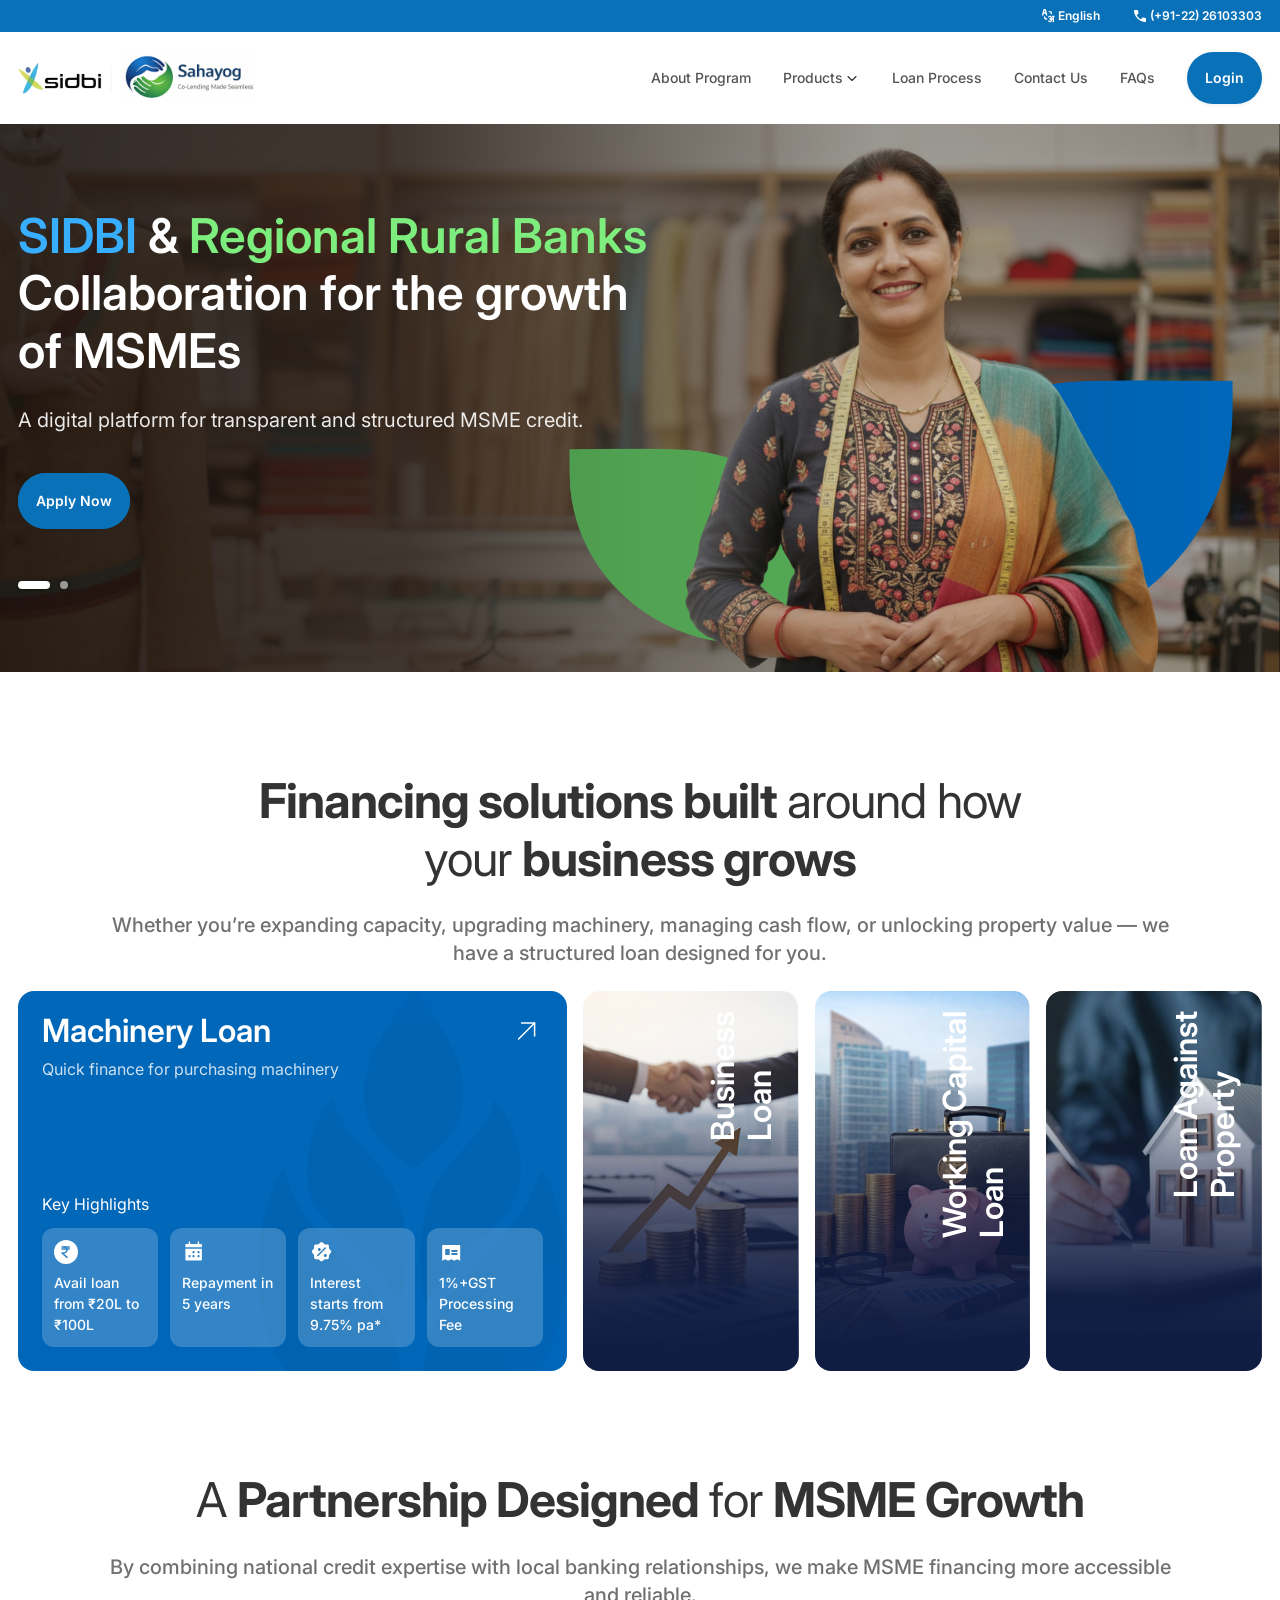
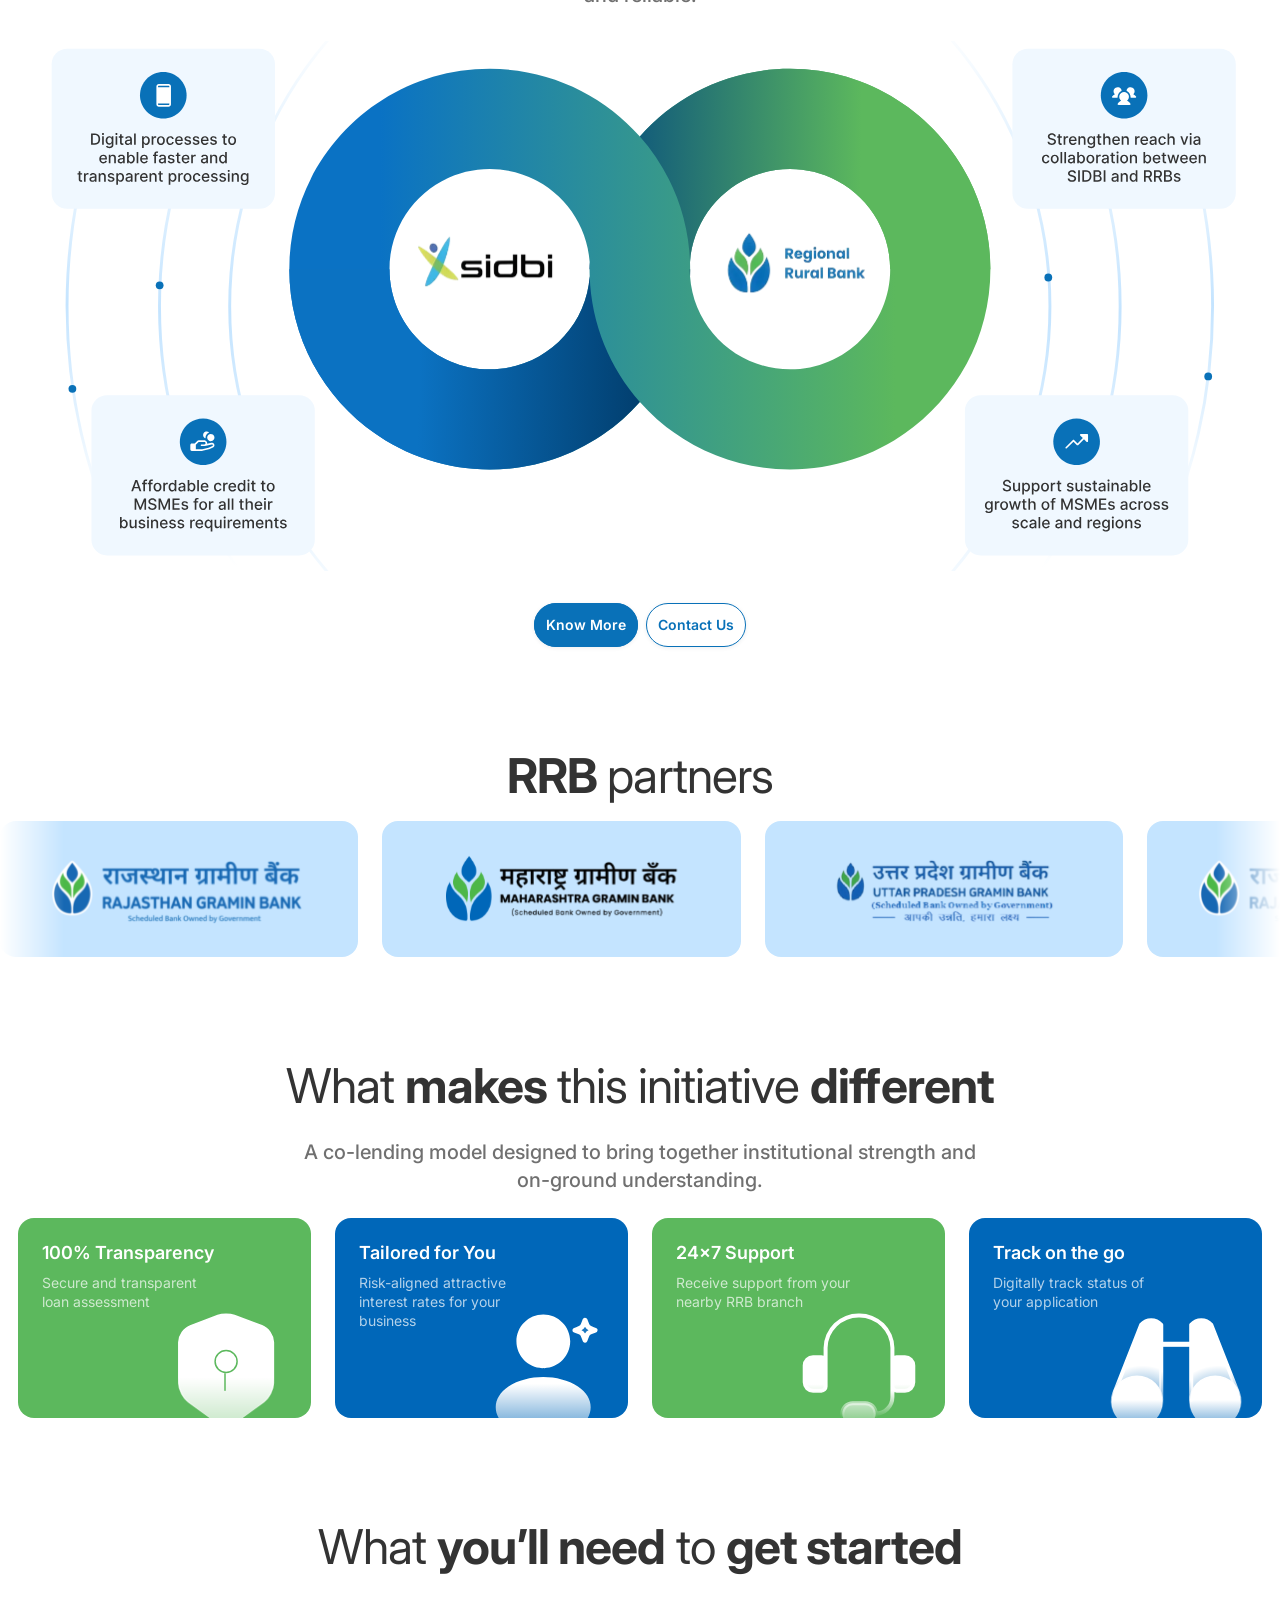
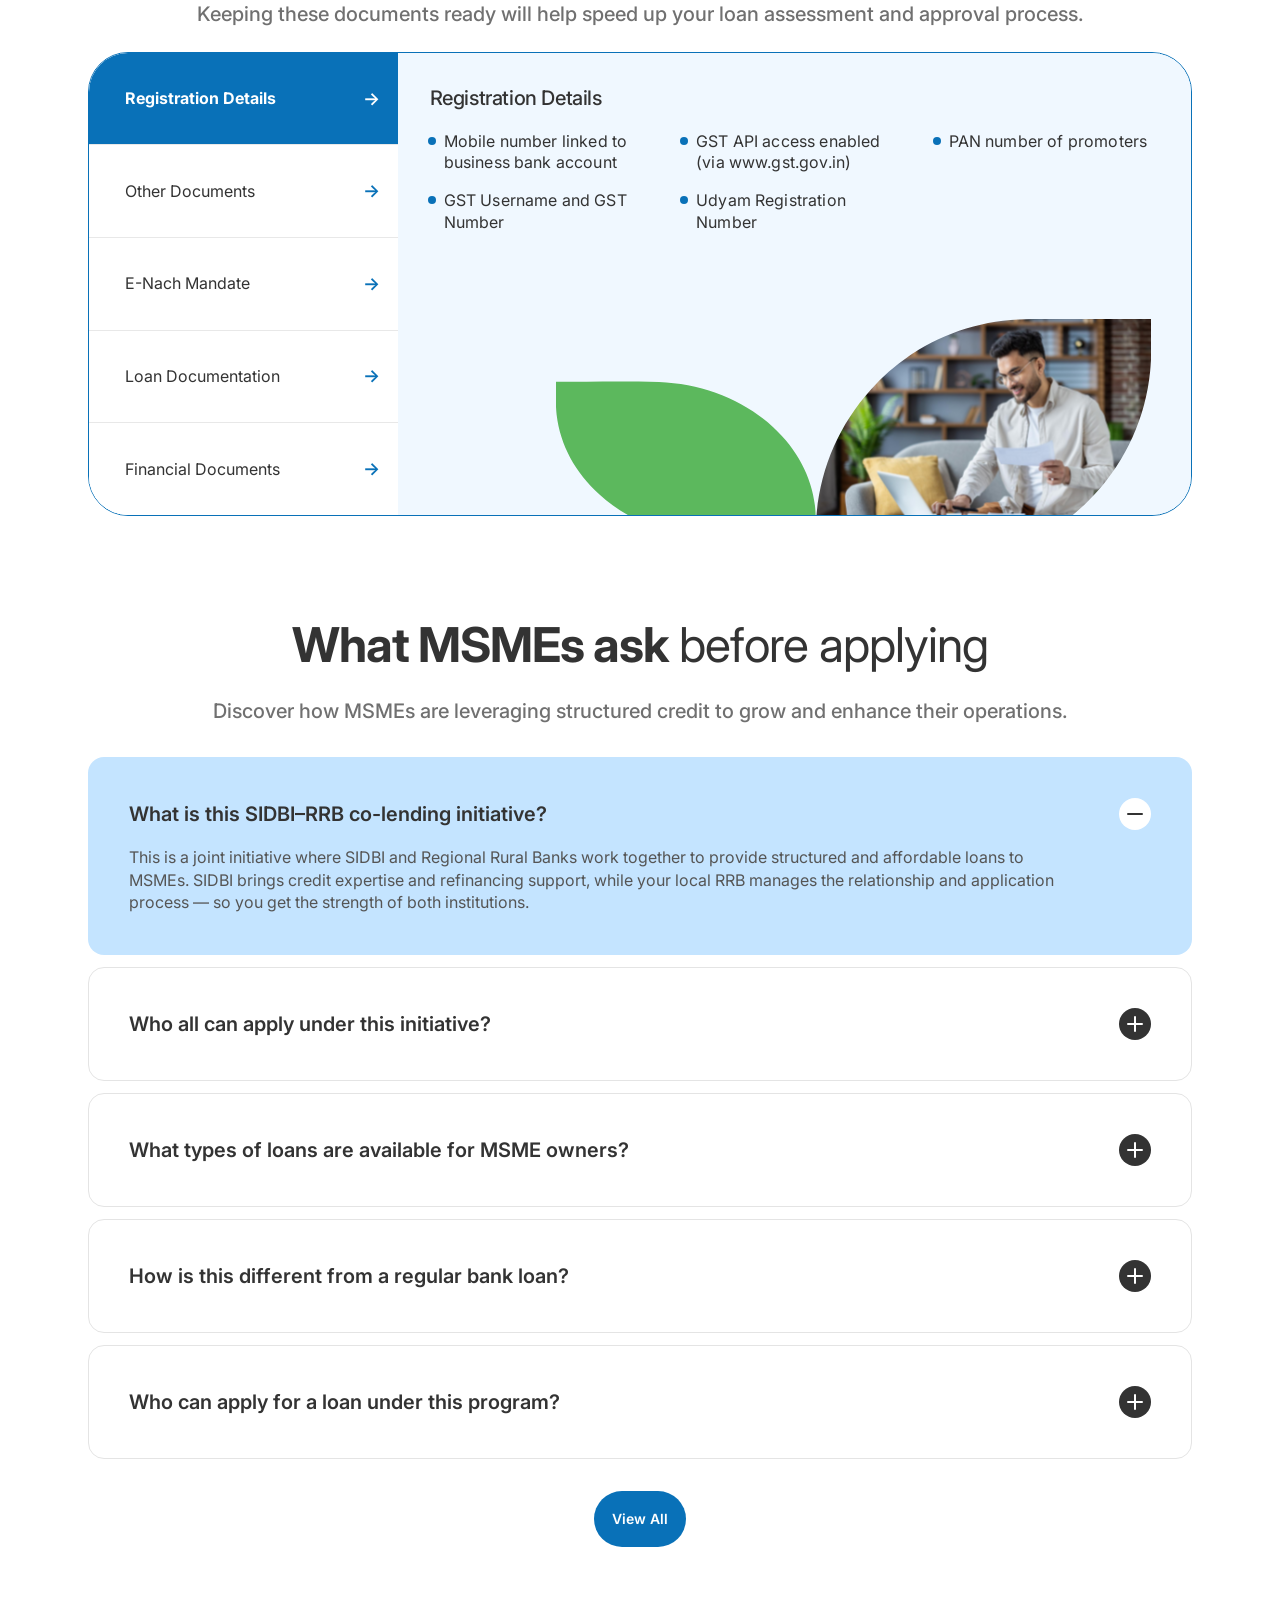
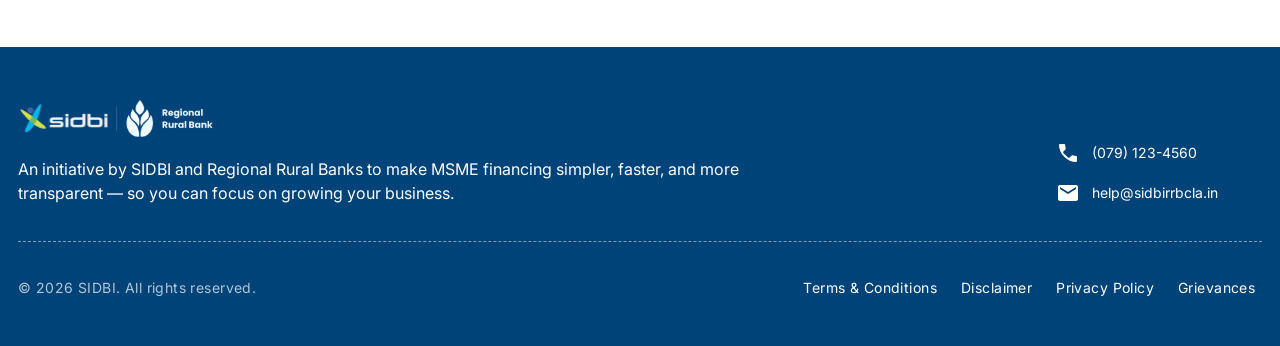
==== commit 1dcee188: "new changes" ====
--- a/index.html
+++ b/index.html
@@ -39,8 +39,8 @@
                   style="background: linear-gradient(to right, rgba(0,0,0,0.4), rgba(0,0,0,0.12), transparent);"
                   aria-hidden="true"></div>
                 <div
-                  class="relative z-[1] content-stretch flex flex-col gap-[40px] items-start pl-[80px] py-[40px] min-w-0 w-51/100 hero-copy justify-center">
-                  <div class="content-stretch flex flex-col gap-[24px] items-start relative shrink-0 w-full">
+                  class="relative z-[1] content-stretch flex flex-col gap-[40px] items-star max-w-[1440px] mx-auto px-[18px] py-[40px] min-w-0 hero-copy justify-center">
+                  <div class="content-stretch flex flex-col gap-[24px] items-start relative shrink-0 w-51/100">
                     <div class="content-stretch flex flex-col gap-[28px] items-start not-italic relative shrink-0 w-full">
                       <p
                         class="hero-title font-['Inter:Semi_Bold',sans-serif] font-semibold leading-[1.2] relative shrink-0 text-white text-[48px] w-full">
@@ -52,7 +52,7 @@
                       </p>
                     </div>
                   </div>
-                  <div class="content-stretch flex gap-[8px] items-start justify-start relative shrink-0 hero-actions">
+                  <div class="content-stretch flex flex-col gap-[12px] items-start justify-start relative shrink-0 hero-actions">
                     <a href="#"
                       class="bg-[#0971b8] content-stretch flex gap-[3px] items-center justify-center p-[18px] relative rounded-[100px] shrink-0">
                       <span aria-hidden="true"
@@ -62,6 +62,33 @@
                         Apply Now
                       </span>
                     </a>
+                    <div
+                      class="hero-carousel-nav"
+                      role="tablist"
+                      aria-label="Hero banner slides">
+                      <button
+                        type="button"
+                        class="hero-carousel-indicator is-active"
+                        id="hero-tab-0"
+                        role="tab"
+                        aria-selected="true"
+                        aria-controls="hero-slide-0"
+                        tabindex="0"
+                        data-hero-tab="0">
+                        <span class="sr-only">Slide 1</span>
+                      </button>
+                      <button
+                        type="button"
+                        class="hero-carousel-indicator"
+                        id="hero-tab-1"
+                        role="tab"
+                        aria-selected="false"
+                        aria-controls="hero-slide-1"
+                        tabindex="-1"
+                        data-hero-tab="1">
+                        <span class="sr-only">Slide 2</span>
+                      </button>
+                    </div>
                   </div>
                 </div>
               </div>
@@ -80,8 +107,8 @@
                   style="background: linear-gradient(to right, rgba(0,0,0,0.4), rgba(0,0,0,0.12), transparent);"
                   aria-hidden="true"></div>
                 <div
-                  class="relative z-[1] content-stretch flex flex-col gap-[40px] items-start pl-[80px] py-[40px] min-w-0 w-51/100 hero-copy justify-center">
-                  <div class="content-stretch flex flex-col gap-[24px] items-start relative shrink-0 w-full">
+                  class="relative z-[1] content-stretch flex flex-col gap-[40px] items-start py-[40px] min-w-0 max-w-[1440px] mx-auto px-[18px] hero-copy justify-center">
+                  <div class="content-stretch flex flex-col gap-[24px] items-start relative shrink-0 w-51/100">
                     <div class="content-stretch flex flex-col gap-[28px] items-start not-italic relative shrink-0 w-full">
                       <p
                         class="hero-title font-['Inter:Semi_Bold',sans-serif] font-semibold leading-[1.2] relative shrink-0 text-white text-[48px] w-full">Flexible funding options customized for your business needs.
@@ -92,7 +119,7 @@
                       </p>
                     </div>
                   </div>
-                  <div class="content-stretch flex gap-[8px] items-start justify-start relative shrink-0 hero-actions">
+                  <div class="content-stretch flex flex-col gap-[12px] items-start justify-start relative shrink-0 hero-actions">
                     <a href="#"
                       class="bg-[#0971b8] content-stretch flex gap-[3px] items-center justify-center p-[18px] relative rounded-[100px] shrink-0">
                       <span aria-hidden="true"
@@ -102,38 +129,36 @@
                         Apply Now
                       </span>
                     </a>
+                    <div
+                      class="hero-carousel-nav"
+                      role="tablist"
+                      aria-label="Hero banner slides">
+                      <button
+                        type="button"
+                        class="hero-carousel-indicator is-active"
+                        role="tab"
+                        aria-selected="true"
+                        aria-controls="hero-slide-0"
+                        tabindex="0"
+                        data-hero-tab="0">
+                        <span class="sr-only">Slide 1</span>
+                      </button>
+                      <button
+                        type="button"
+                        class="hero-carousel-indicator"
+                        role="tab"
+                        aria-selected="false"
+                        aria-controls="hero-slide-1"
+                        tabindex="-1"
+                        data-hero-tab="1">
+                        <span class="sr-only">Slide 2</span>
+                      </button>
+                    </div>
                   </div>
                 </div>
               </div>
             </div>
 
-            <div
-              class="hero-carousel-nav"
-              role="tablist"
-              aria-label="Hero banner slides">
-              <button
-                type="button"
-                class="hero-carousel-indicator is-active"
-                id="hero-tab-0"
-                role="tab"
-                aria-selected="true"
-                aria-controls="hero-slide-0"
-                tabindex="0"
-                data-hero-tab="0">
-                <span class="sr-only">Slide 1</span>
-              </button>
-              <button
-                type="button"
-                class="hero-carousel-indicator"
-                id="hero-tab-1"
-                role="tab"
-                aria-selected="false"
-                aria-controls="hero-slide-1"
-                tabindex="-1"
-                data-hero-tab="1">
-                <span class="sr-only">Slide 2</span>
-              </button>
-            </div>
           </div>
         </section>
       </div>
--- a/assets/index.css
+++ b/assets/index.css
@@ -1036,8 +1036,12 @@
         margin-top: 16px
     }
 
+    .mt-\[24px\] {
+        margin-top: 24px
+    }
+
     .mt-\[32px\] {
-        margin-top: 32px
+        margin-top: 32px !important
     }
 
     .mt-\[70px\] {
@@ -3180,6 +3184,10 @@
 
     .text-\[32px\] {
         font-size: 32px
+    }
+    /* 40px */
+    .text-\[40px\] {
+        font-size: 40px
     }
 
     .text-\[48px\] {
@@ -6452,7 +6460,7 @@
 .faq-heading {
     display: flex;
     flex-direction: column;
-    gap: 16px;
+    gap: 24px;
     align-items: center;
     text-align: center;
 }
@@ -6535,7 +6543,7 @@
 
 .site-footer-inner {
     width: 100%;
-    padding: 48px 156px;
+    padding: 48px 18px;
 }
 
 .site-footer-top {
@@ -6631,6 +6639,63 @@
     white-space: nowrap;
 }
 
+.page-breadcrumb {
+    width: 100%;
+}
+
+.page-breadcrumb__inner {
+    padding-top: 20px;
+    padding-bottom: 20px;
+}
+
+.page-breadcrumb__list {
+    display: flex;
+    flex-wrap: wrap;
+    align-items: center;
+    gap: 8px;
+    margin: 0;
+    padding: 0;
+    list-style: none;
+    font-family: Inter, sans-serif;
+    font-size: 14px;
+    line-height: 1.4;
+}
+
+.page-breadcrumb__item {
+    display: inline-flex;
+    align-items: center;
+    gap: 8px;
+    color: #333;
+    font-weight: 600;
+}
+
+.page-breadcrumb__item:not(:last-child)::after {
+    content: ">";
+    color: #9ca3af;
+    font-weight: 400;
+}
+
+.page-breadcrumb__item--current {
+    color: #333;
+    font-weight: 600;
+}
+
+.page-breadcrumb__item:not(.page-breadcrumb__item--current) {
+    color: #9ca3af;
+    font-weight: 400;
+}
+
+.page-breadcrumb__link {
+    color: #9ca3af;
+    font-weight: 400;
+    text-decoration: none;
+}
+
+.page-breadcrumb__link:hover {
+    color: #6b7280;
+    /* text-decoration: underline; */
+}
+
 .about-mission-section {
     width: 100%;
     margin-top: 100px;
@@ -6654,7 +6719,6 @@
     border-radius: 20px;
     padding: 34px 34px 30px;
     min-height: 315px;
-    background-color: #cdeaff;
     background-repeat: no-repeat;
     background-position: right bottom;
     background-size: auto 92%;
@@ -6662,14 +6726,19 @@
     flex-direction: column;
     align-items: start;
     gap: 15px;
+    h2, p {
+        max-width: 450px;
+    } 
 }
 
 .about-mission-card-sidbi {
-    background-image: url("./images/about/sidbi-bg.svg");
+    background-image: url("./images/about/sidbi-bg.svg");    
+    background-color: #cdeaff;
 }
 
 .about-mission-card-rrb {
     background-image: url("./images/about/rural-bg.svg");
+    background-color: #D1FCD1;
 }
 
 .about-mission-logo {
@@ -6684,8 +6753,8 @@
 }
 
 .about-apex-inner {
-    max-width: 1440px;
-    margin: 0 auto;
+    /* max-width: 1440px; */
+    /* margin: 0 auto; */
     border-radius: 12px;
     background-image: url("./images/about/apex-bg.png");
     background-size: cover;
@@ -6711,14 +6780,115 @@
 
 .about-apex-card {
     width: 100%;
-    max-width: 630px;
+    max-width: 660px;
     background: #fff;
     border-radius: 12px;
-    padding: 28px 26px;
+    padding: 40px;
     display: flex;
     flex-direction: column;
     align-items: flex-start;
     gap: 15px;
+}
+
+/*
+ * About page — institution intro panels (SIDBI + RRB apex cards only).
+ * All selectors are scoped under .about-institution-intro so other .about-apex-card blocks stay unchanged.
+ */
+.about-apex-card.about-institution-intro {
+    gap: 16px;
+}
+
+.about-institution-intro__title {
+    margin: 0 0 10px;
+    text-box-trim: trim-both;
+    text-box-edge: cap alphabetic;
+    font-feature-settings: "liga" 0, "clig" 0;
+    font-family: Inter, sans-serif;
+    font-size: 32px;
+    font-style: normal;
+    font-weight: 700;
+    line-height: 100%;
+    letter-spacing: -0.64px;
+}
+
+.about-institution-intro--sidbi .about-institution-intro__title {
+    color: #0059a0;
+}
+
+.about-institution-intro--rrb .about-institution-intro__title {
+    color: #1c9c1e;
+}
+
+.about-institution-intro__tagline {
+    margin: 0;
+    width: 100%;
+    color: #333;
+    text-box-trim: trim-both;
+    text-box-edge: cap alphabetic;
+    font-feature-settings: "liga" 0, "clig" 0;
+    font-family: Inter, sans-serif;
+    font-size: 20px;
+    font-style: normal;
+    font-weight: 400;
+    line-height: 100%;
+    letter-spacing: -0.4px;
+}
+
+.about-institution-intro__tagline-accent {
+    font-weight: 700;
+}
+
+.about-institution-intro__body {
+    margin: 0;
+    width: 100%;
+    color: #707070;
+    font-feature-settings: "liga" 0, "clig" 0;
+    font-family: Inter, sans-serif;
+    font-size: 16px;
+    font-style: normal;
+    font-weight: 500;
+    line-height: 140%;
+}
+
+.about-institution-intro__mandate {
+    width: 100%;
+    display: flex;
+    flex-direction: column;
+    align-items: flex-start;
+}
+
+.about-institution-intro__mandate-lead {
+    margin: 0;
+    width: 100%;
+    color: #707070;
+    font-feature-settings: "liga" 0, "clig" 0;
+    font-family: Inter, sans-serif;
+    font-size: 16px;
+    font-style: normal;
+    font-weight: 700;
+    line-height: 140%;
+}
+
+.about-institution-intro__mandate-list {
+    margin: 0;
+    width: 100%;
+    padding-left: 1.25rem;
+    list-style-type: disc;
+    color: #707070;
+    font-feature-settings: "liga" 0, "clig" 0;
+    font-family: Inter, sans-serif;
+    font-size: 16px;
+    font-style: normal;
+    font-weight: 500;
+    line-height: 140%;
+}
+
+.about-institution-intro__mandate-list li {
+    margin-top: 0.35em;
+}
+
+.about-institution-intro__mandate-list li:first-child {
+    margin-top: 0;
 }
 
 .about-stepper {
@@ -6787,29 +6957,9 @@
     gap: 12px;
 }
 
-.about-tech-card {
-    display: flex;
-    flex-direction: column;
-    align-items: flex-start;
-    justify-content: flex-start;
-    min-height: 145px;
-}
-
-.about-tech-icon {
-    width: 36px;
-    height: 36px;
-    flex: 0 0 36px;
-    margin-bottom: 8px;
-}
-
-.about-tech-card .initiative-copy {
-    display: block;
-    gap: 0;
-}
-
 @media (max-width: 1200px) {
     .site-footer-inner {
-        padding: 40px 48px;
+        padding: 40px 18px;
     }
 
     .site-footer-top,
@@ -6845,7 +6995,7 @@
 
     .about-apex-card {
         max-width: 580px;
-        padding: 22px 20px;
+        padding: 35px;
     }
 
     .about-stepper {
@@ -6862,12 +7012,8 @@
         gap: 14px;
     }
 
-    .about-mission-logo {
-        height: 44px;
-    }
-
     .site-footer-inner {
-        padding: 36px 28px;
+        padding: 36px 18px;
     }
 
     .site-footer-top {
@@ -6910,7 +7056,7 @@
 
     .about-apex-card {
         max-width: 100%;
-        padding: 18px 16px;
+        padding: 15px;
     }
 
     .about-stepper {
@@ -6957,11 +7103,11 @@
     }
 
     .about-mission-logo {
-        height: 34px;
+        height: 44px;
     }
 
     .site-footer-inner {
-        padding: 28px 16px;
+        padding: 28px 18px;
     }
 
     .site-footer-top {
@@ -7113,18 +7259,39 @@
     }
 }
 
-/* Home page hero carousel — aligned with hero copy / below CTA (same inset as .pl-[80px] on .hero-copy) */
+/* Loan product heroes — green page title above main headline */
+.business-loans-hero-page-title,
+.machine-loans-hero-page-title,
+.property-loan-hero-page-title,
+.working-capital-hero-page-title,
+.loan-process-hero-page-title {
+    margin: 0;
+    color: #7dee7e;
+    font-family: Inter, sans-serif;
+    font-size: 24px;
+    font-style: normal;
+    font-weight: 700;
+    line-height: 130%;
+    font-feature-settings: "liga" 0, "clig" 0;
+    leading-trim: both;
+    text-edge: cap;
+}
+
+/* Home page hero carousel — stacked under Apply inside .hero-actions (same padding as hero copy) */
 .hero-carousel-nav {
-    position: absolute;
-    left: 80px;
-    bottom: 36px;
+    position: relative;
+    left: auto;
+    bottom: auto;
     transform: none;
-    z-index: 10;
+    z-index: 2;
     display: flex;
     align-items: center;
     justify-content: flex-start;
     gap: 10px;
     pointer-events: auto;
+    flex-shrink: 0;
+    margin: 0;
+    padding-top:40px;
 }
 
 .hero-carousel-slides {
@@ -7178,12 +7345,6 @@
     outline-offset: 3px;
 }
 
-@media (max-width: 1024px) {
-    .hero-carousel-nav {
-        left: 28px;
-        bottom: 28px;
-    }
-}
 
 /* Loan process: digital journey section */
 .loan-journey-section {
@@ -7195,7 +7356,7 @@
     width: 100%;
     max-width: 1440px;
     margin: 0 auto;
-    padding: 0 30px;
+    padding: 0 18px;
     display: flex;
     flex-direction: column;
     gap: 28px;
@@ -7204,7 +7365,7 @@
 .loan-journey-heading {
     display: flex;
     flex-direction: column;
-    gap: 12px;
+    gap: 24px;
     align-items: center;
     text-align: center;
 }
@@ -7308,11 +7469,18 @@
     margin-top: 1px;
     flex-shrink: 0;
 }
+.loans-breadcrumb{
+    position: absolute;
+    top:30px;
+    left:18px;
+}
 
 @media (max-width: 1024px) {
-    .loan-journey-shell {
-        padding: 0 20px;
-    }
+    .loans-breadcrumb{
+        top:5px;
+        left:29px;
+    }
+   
 
     .loan-journey-grid {
         grid-template-columns: 1fr;
@@ -7328,9 +7496,7 @@
         margin-top: 70px;
     }
 
-    .loan-journey-shell {
-        padding: 0 16px;
-    }
+    
 
     .loan-journey-card {
         padding: 10px;
@@ -7956,31 +8122,59 @@
 }
 
 .explore-loans-card {
-    background: #c4e4ff;
+    background: #C4E4FF;
     border-radius: 12px;
-    color: #2b2b2b;
+    color: #333333;
     display: flex;
     align-items: center;
     justify-content: space-between;
+    gap: 12px;
     min-height: 76px;
     padding: 0 20px;
     text-decoration: none;
 }
 
-.explore-loans-card span {
+.explore-loans-card__lead {
+    align-items: center;
+    display: flex;
+    flex: 1;
+    gap: 14px;
+    min-width: 0;
+}
+
+.explore-loans-card__icon {
+    align-items: center;
+    background: #0971B8;
+    border-radius: 50%;
+    display: flex;
+    flex-shrink: 0;
+    height: 48px;
+    justify-content: center;
+    width: 48px;
+}
+
+.explore-loans-card__icon img {
+    display: block;
+    height: auto;
+    max-height: 24px;
+    max-width: 24px;
+    object-fit: contain;
+    width: auto;
+}
+
+.explore-loans-card__title {
     color: #333;
-    font-family: Inter;
+    font-family: Inter, sans-serif;
     font-size: 20px;
     font-style: normal;
     font-weight: 600;
-    line-height: 100%;
-    /* 20px */
-}
-
-.explore-loans-card img {
+    line-height: 1.2;
+}
+
+.explore-loans-card__arrow {
+    flex-shrink: 0;
+    height: 20px;
     width: 20px;
-    height: 20px;
-    flex-shrink: 0;
 }
 
 @media (max-width: 1024px) {
@@ -8000,7 +8194,7 @@
     align-items: center;
     display: flex;
     flex-shrink: 0;
-    gap: 16px;
+    gap: 8px;
     min-height: 0;
     overflow: hidden;
 }
@@ -8028,7 +8222,7 @@
 }
 
 .mobile-brand .header-brand {
-    gap: 8px;
+    gap: 4px;
     max-height: 40px;
 }
 
@@ -8251,7 +8445,7 @@
     min-height: 380px;
     overflow: hidden;
     position: relative;
-    transition: opacity 350ms ease-in-out, transform 350ms ease-in-out;
+    transition: opacity 700ms ease-in-out, transform 700ms ease-in-out;
 }
 
 .loan-main-card-bg {
@@ -8260,7 +8454,7 @@
     opacity: .5;
     pointer-events: none;
     position: absolute;
-    transition: opacity 350ms ease-in-out, background 350ms ease-in-out, background-size 350ms ease-in-out;
+    transition: opacity 700ms ease-in-out, background 700ms ease-in-out, background-size 700ms ease-in-out;
 }
 
 .loan-main-card-content {
@@ -8271,7 +8465,7 @@
     padding: 24px;
     position: relative;
     z-index: 1;
-    transition: opacity 350ms ease-in-out, transform 350ms ease-in-out;
+    transition: opacity 700ms ease-in-out, transform 700ms ease-in-out;
 }
 
 .loan-main-collapsed-label {
@@ -8289,7 +8483,7 @@
     right: 20px;
     text-align: start;
     transform: rotate(180deg);
-    transition: opacity 350ms ease-in-out, visibility 0ms linear 350ms;
+    transition: opacity 700ms ease-in-out, visibility 0ms linear 700ms;
     visibility: hidden;
     writing-mode: vertical-rl;
     z-index: 2;
@@ -8336,7 +8530,7 @@
     overflow: hidden;
     padding: 20px 20px;
     position: relative;
-    transition: background-color 350ms ease-in-out, transform 350ms ease-in-out;
+    transition: background-color 700ms ease-in-out, transform 700ms ease-in-out;
 }
 
 .loan-side-card-new>p {
@@ -8349,7 +8543,7 @@
     margin: auto 0 6px;
     text-align: start;
     transform: rotate(180deg);
-    transition: opacity 350ms ease-in-out, visibility 0ms linear 0ms;
+    transition: opacity 700ms ease-in-out, visibility 0ms linear 0ms;
     writing-mode: vertical-rl;
 }
 
@@ -8370,7 +8564,7 @@
 .loan-main-card.collapsed .loan-main-collapsed-label {
     opacity: 1;
     pointer-events: auto;
-    transition: opacity 350ms ease-in-out, visibility 0ms;
+    transition: opacity 700ms ease-in-out, visibility 0ms;
     visibility: visible;
 }
 
@@ -8382,7 +8576,7 @@
     display: block;
     /* Inner .loan-main-card-content already has 24px padding (matches .loan-main-card) */
     padding: 0;
-    transition: background-color 350ms ease-in-out, padding 350ms ease-in-out;
+    transition: background-color 700ms ease-in-out, padding 700ms ease-in-out;
 }
 
 .loan-side-card-new.side-expanded>p {
@@ -8395,7 +8589,7 @@
     opacity: .5;
     pointer-events: none;
     position: absolute;
-    transition: opacity 350ms ease-in-out, background 350ms ease-in-out;
+    transition: opacity 700ms ease-in-out, background 700ms ease-in-out;
 }
 
 .loan-side-card-new .loan-main-card-content--clone {
@@ -8403,7 +8597,7 @@
     position: relative;
     width: 100%;
     z-index: 1;
-    transition: opacity 350ms ease-in-out;
+    transition: opacity 700ms ease-in-out;
 }
 
 /* Desktop drawer: placed after .side-expanded / .collapsed so flex + transitions are not overridden.
@@ -8418,7 +8612,7 @@
         flex-grow: 2.5;
         flex-shrink: 1;
         min-width: 0;
-        transition: flex-grow 350ms cubic-bezier(0.4, 0, 0.2, 1), opacity 350ms ease-in-out, transform 350ms ease-in-out;
+        transition: flex-grow 700ms cubic-bezier(0.4, 0, 0.2, 1), opacity 700ms ease-in-out, transform 700ms ease-in-out;
     }
 
     .loan-main-card.collapsed {
@@ -8430,12 +8624,12 @@
         flex-grow: 0.8;
         flex-shrink: 1;
         min-width: 0;
-        transition: flex-grow 350ms cubic-bezier(0.4, 0, 0.2, 1), background-color 350ms ease-in-out, transform 350ms ease-in-out;
+        transition: flex-grow 700ms cubic-bezier(0.4, 0, 0.2, 1), background-color 700ms ease-in-out, transform 700ms ease-in-out;
     }
 
     .loan-side-card-new.side-expanded {
         flex-grow: 2.5;
-        transition: flex-grow 350ms cubic-bezier(0.4, 0, 0.2, 1), background-color 350ms ease-in-out, padding 350ms ease-in-out, transform 350ms ease-in-out;
+        transition: flex-grow 700ms cubic-bezier(0.4, 0, 0.2, 1), background-color 700ms ease-in-out, padding 700ms ease-in-out, transform 700ms ease-in-out;
     }
 }
 
@@ -8548,7 +8742,7 @@
 
 /* Contact page */
 .contact-hero {
-    margin-top: 60px;
+    margin-top: 30px;
     padding: 0 20px;
     width: 100%;
 }
@@ -8562,7 +8756,7 @@
 }
 
 .contact-info-card {
-    background: #cfe9ff;
+    background: #d1e9ff;
     border-radius: 16px;
     margin-top: 28px;
     max-width: 1360px;
@@ -8627,9 +8821,7 @@
 }
 
 @media (max-width: 768px) {
-    .contact-hero {
-        margin-top: 32px;
-    }
+   
 
     .contact-info-card {
         padding: 14px 16px;
@@ -8653,78 +8845,85 @@
 }
 
 .contact-message-inner {
-    display: grid;
-    gap: 40px;
-    grid-template-columns: 1fr 1.4fr;
+    display: flex;
+    flex-direction: column;
+    gap: 48px;
     margin: 0 auto;
-    max-width: 1440px;
-}
-
-.contact-map-panel {
-    border-radius: 16px;
-    min-height: 320px;
-    overflow: hidden;
-    position: relative;
-}
-
-.contact-map-panel iframe {
-    border: 0;
-    height: 100%;
-    min-height: 320px;
+    max-width: 1360px;
+}
+
+.contact-banks-wrap {
+    overflow-x: auto;
     width: 100%;
 }
 
-.contact-map-overlay {
+.contact-banks-table {
+    border-collapse: separate;
+    border-spacing: 0;
+    width: 100%;
+}
+
+.contact-banks-table thead th {
+    background: #5cb85d;
+    border: none;
+    color: #fff;
+    font-weight: 600;
+    padding: 14px 16px;
+    text-align: left;
+}
+
+.contact-banks-table thead th:first-child {
+    border-radius: 12px 0 0 12px;
+}
+
+.contact-banks-table thead th:last-child {
+    border-radius: 0 12px 12px 0;
+}
+
+.contact-banks-table tbody th,
+.contact-banks-table tbody td {
     background: #fff;
-    border-radius: 12px;
-    bottom: 12px;
-    box-shadow: 0 8px 24px rgba(22, 31, 48, 0.16);
-    left: 12px;
-    max-width: 340px;
-    padding: 12px;
-    position: absolute;
-}
-
-.contact-map-title {
-    color: #2b2b2b;
-    font-family: Inter;
-    font-size: 22px;
-    font-weight: 600;
-    line-height: 1.1;
-}
-
-.contact-map-address {
-    color: #4e4e4e;
-    font-family: Inter;
-    font-size: 14px;
-    line-height: 1.35;
-    margin-top: 6px;
-    padding-right: 64px;
-}
-
-.contact-map-actions {
-    bottom: 12px;
-    display: flex;
-    gap: 6px;
-    position: absolute;
-    right: 12px;
-}
-
-.contact-map-actions button {
-    align-items: center;
-    background: #2d3137;
     border: none;
-    border-radius: 50%;
-    color: #fff;
-    cursor: pointer;
-    display: inline-flex;
-    height: 24px;
-    justify-content: center;
-    width: 24px;
+    border-top: 1px solid #b8daf5;
+    color: #333;
+    font-family: Inter, sans-serif;
+    font-feature-settings: "liga" 0, "clig" 0;
+    font-size: 20px;
+    font-style: normal;
+    leading-trim: both;
+    line-height: 140%;
+    padding: 36px 16px;
+    text-align: left;
+    text-edge: cap;
+}
+
+.contact-banks-table tbody th {
+    font-weight: 700;
+}
+
+.contact-banks-table tbody td {
+    font-weight: 400;
+}
+
+.contact-banks-table tbody tr:first-child th,
+.contact-banks-table tbody tr:first-child td {
+    border-top: none;
+}
+
+.contact-banks-table a {
+    color: inherit;
+    text-decoration: none;
+}
+
+.contact-banks-table a:hover {
+    color: #111;
 }
 
 .contact-form-panel {
+    align-self: center;
     background: #fff;
+    max-width: 1062px;
+    width: 100%;
 }
 
 .contact-form-title {
@@ -8734,6 +8933,7 @@
     font-weight: 400;
     letter-spacing: -0.88px;
     line-height: 1.2;
+    text-align: center;
 }
 
 .contact-form-title span {
@@ -8768,13 +8968,21 @@
 }
 
 .contact-form-grid input.contact-input--error,
-.contact-form-grid textarea.contact-input--error {
+.contact-form-grid textarea.contact-input--error,
+.contact-form-grid select.contact-input--error {
     background: #fff8f8;
     border-color: #c62828;
 }
 
+.contact-form-field:has(#contact-bank.contact-input--error) .contact-combobox-trigger {
+    background-color: #fff8f8;
+    border-color: #c62828;
+}
+
 .contact-form-actions {
+    display: flex;
     grid-column: span 2;
+    justify-content: flex-end;
     margin-top: 4px;
 }
 
@@ -8796,16 +9004,137 @@
 }
 
 .contact-form-grid input,
-.contact-form-grid textarea {
+.contact-form-grid textarea,
+.contact-form-grid select {
     background: #f9f9f9;
-    border: 1px solid transparent;
+    border: 1px solid #F2F2F3;
     border-radius: 12px;
     color: #2b2b2b;
     font-family: Inter;
     font-size: 14px;
     line-height: 1.2;
     outline: none;
-    padding: 14px 16px;
+    padding: 16px 20px;
+}
+
+.contact-form-grid select {
+    appearance: none;
+    cursor: pointer;
+    padding-right: 40px;
+}
+
+.contact-select-wrap {
+    display: block;
+    min-width: 0;
+    position: relative;
+}
+
+.contact-select-wrap.is-open {
+    z-index: 30;
+}
+
+.contact-combobox-trigger {
+    align-items: center;
+    background-color: #f9f9f9;
+    border: 1px solid #F2F2F3;
+    border-radius: 12px;
+    box-sizing: border-box;
+    color: #2b2b2b;
+    cursor: pointer;
+    display: flex;
+    font-family: Inter, sans-serif;
+    font-size: 14px;
+    line-height: 1.2;
+    outline: none;
+    padding: 16px 40px 16px 20px;
+    text-align: left;
+    width: 100%;
+}
+
+.contact-combobox-label {
+    flex: 1;
+    min-width: 0;
+    overflow: hidden;
+    text-overflow: ellipsis;
+    white-space: nowrap;
+}
+
+.contact-combobox-label--placeholder {
+    color: #707070;
+}
+
+.contact-combobox-list {
+    background: #fff;
+    border: 1px solid rgba(9, 113, 184, 0.22);
+    border-radius: 12px;
+    box-shadow: 0 10px 28px rgba(0, 0, 0, 0.1);
+    left: 0;
+    list-style: none;
+    margin: 6px 0 0;
+    max-height: min(280px, 50vh);
+    overflow-x: hidden;
+    overflow-y: auto;
+    padding: 6px;
+    position: absolute;
+    right: 0;
+    top: 100%;
+    z-index: 40;
+}
+
+.contact-combobox-option {
+    border-radius: 8px;
+    color: #2b2b2b;
+    cursor: pointer;
+    font-family: Inter, sans-serif;
+    font-size: 14px;
+    line-height: 1.25;
+    margin: 0;
+    padding: 12px 14px;
+    transition: background-color 0.12s ease, color 0.12s ease;
+}
+
+.contact-combobox-option:hover {
+    background-color: rgba(9, 113, 184, 0.12);
+}
+
+.contact-combobox-option--active {
+    background-color: rgba(9, 113, 184, 0.2);
+}
+
+.contact-combobox-option[aria-selected="true"] {
+    background-color: rgba(9, 113, 184, 0.08);
+    font-weight: 600;
+}
+
+.contact-combobox-option[aria-selected="true"].contact-combobox-option--active {
+    background-color: rgba(9, 113, 184, 0.2);
+}
+
+.contact-select-wrap::after {
+    background: url("data:image/svg+xml,%3Csvg xmlns='http://www.w3.org/2000/svg' width='12' height='8' viewBox='0 0 12 8'%3E%3Cpath fill='%230971B8' d='M1.41 0 6 4.58 10.59 0 12 1.41l-6 6-6-6z'/%3E%3C/svg%3E") no-repeat center;
+    background-size: 12px 8px;
+    content: "";
+    height: 8px;
+    margin-top: -4px;
+    pointer-events: none;
+    position: absolute;
+    right: 14px;
+    top: 50%;
+    transform-origin: 50% 50%;
+    transition: transform 0.2s ease;
+    width: 12px;
+}
+
+.contact-select-wrap.is-open::after {
+    transform: rotate(180deg);
+}
+
+.contact-form-grid select:invalid {
+    color: #707070;
+}
+
+.contact-form-grid select option {
+    color: #2b2b2b;
 }
 
 .contact-form-grid textarea {
@@ -8813,14 +9142,16 @@
 }
 
 .contact-form-grid input:focus,
-.contact-form-grid textarea:focus {
-    border-color: #0971b8;
-    background: #fff;
+.contact-form-grid textarea:focus,
+.contact-form-grid select:focus,
+.contact-combobox-trigger:focus {
+    background-color: #fff;
+    border-color: #0971B8;
 }
 
 .contact-submit-btn {
     align-items: center;
-    background: #0971b8;
+    background: #0971B8;
     border: none;
     border-radius: 999px;
     color: #fff;
@@ -8835,15 +9166,26 @@
     width: fit-content;
 }
 
+.contact-submit-btn:hover {
+    background: #075f99;
+}
+
+.contact-submit-btn:focus-visible {
+    outline: 2px solid #0971B8;
+    outline-offset: 2px;
+}
+
 @media (max-width: 1024px) {
-    .contact-message-inner {
-        grid-template-columns: 1fr;
-    }
-
     .contact-form-title {
         font-size: 30px;
         letter-spacing: -0.68px;
     }
+
+    .contact-banks-table thead th,
+    .contact-banks-table tbody th,
+    .contact-banks-table tbody td {
+        padding: 12px 10px;
+    }
 }
 
 @media (max-width: 768px) {
